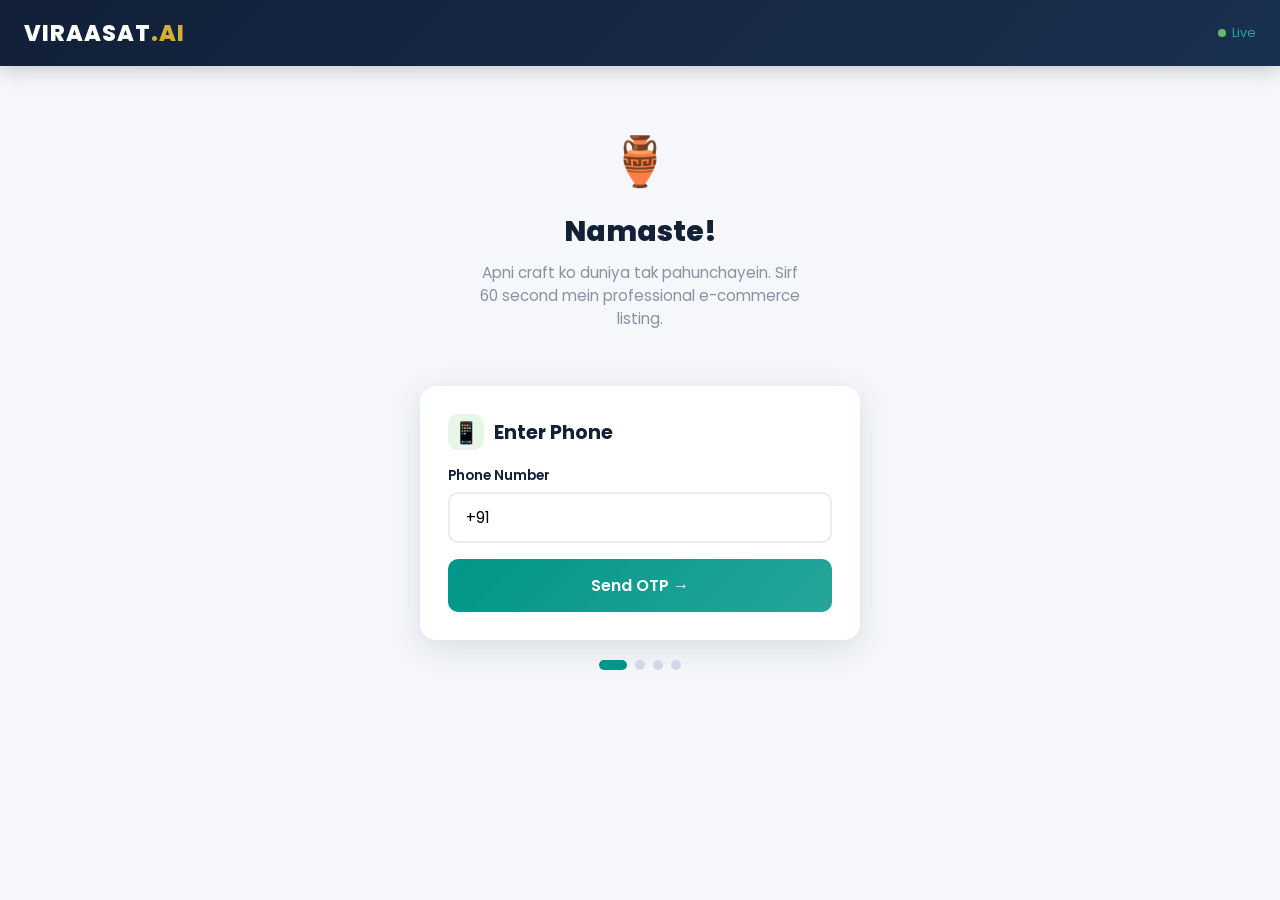
==== static/index.html @ 5f061a63 "Viraasat.ai - AI-powered marketplace for Indian artisans" ====
<!DOCTYPE html>
<html lang="en">
<head>
    <meta charset="UTF-8">
    <meta name="viewport" content="width=device-width, initial-scale=1.0, maximum-scale=1.0">
    <title>Viraasat.ai — One-Tap Digital Agency</title>
    <link rel="preconnect" href="https://fonts.googleapis.com">
    <link href="https://fonts.googleapis.com/css2?family=Poppins:wght@300;400;500;600;700;800&display=swap" rel="stylesheet">
    <style>
        :root {
            --navy: #122038;
            --navy-light: #1a3050;
            --teal: #009688;
            --teal-light: #26a69a;
            --gold: #D4AF37;
            --gold-light: #e8c84a;
            --white: #ffffff;
            --light: #f5f7fa;
            --gray: #8892a4;
            --red: #ef5350;
            --green: #66bb6a;
            --shadow: 0 8px 32px rgba(18, 32, 56, 0.12);
            --shadow-lg: 0 16px 48px rgba(18, 32, 56, 0.18);
            --radius: 16px;
            --radius-sm: 10px;
        }

        * { margin: 0; padding: 0; box-sizing: border-box; }

        body {
            font-family: 'Poppins', sans-serif;
            background: var(--light);
            color: var(--navy);
            min-height: 100vh;
            overflow-x: hidden;
        }

        /* ── Top Nav ── */
        .topnav {
            background: linear-gradient(135deg, var(--navy) 0%, var(--navy-light) 100%);
            padding: 16px 24px;
            display: flex;
            align-items: center;
            justify-content: space-between;
            position: sticky;
            top: 0;
            z-index: 100;
            box-shadow: 0 4px 20px rgba(0,0,0,0.2);
        }
        .topnav .logo {
            font-size: 1.4em;
            font-weight: 800;
            color: var(--white);
            letter-spacing: 1px;
        }
        .topnav .logo span { color: var(--gold); }
        .topnav .status {
            font-size: 0.8em;
            color: var(--teal-light);
            display: flex;
            align-items: center;
            gap: 6px;
        }
        .topnav .status .dot {
            width: 8px; height: 8px;
            background: var(--green);
            border-radius: 50%;
            animation: pulse 2s infinite;
        }
        @keyframes pulse { 0%, 100% { opacity: 1; } 50% { opacity: 0.4; } }

        /* ── Screens ── */
        .screen {
            display: none;
            max-width: 480px;
            margin: 0 auto;
            padding: 20px;
            animation: fadeIn 0.4s ease;
        }
        .screen.active { display: block; }
        @keyframes fadeIn { from { opacity: 0; transform: translateY(20px); } to { opacity: 1; transform: translateY(0); } }

        /* ── Cards ── */
        .card {
            background: var(--white);
            border-radius: var(--radius);
            padding: 28px;
            margin: 16px 0;
            box-shadow: var(--shadow);
        }
        .card h2 {
            font-size: 1.2em;
            margin-bottom: 16px;
            display: flex;
            align-items: center;
            gap: 10px;
        }
        .card h2 .icon {
            width: 36px; height: 36px;
            border-radius: 10px;
            display: flex;
            align-items: center;
            justify-content: center;
            font-size: 1.1em;
            flex-shrink: 0;
        }

        /* ── Inputs ── */
        .form-group {
            margin-bottom: 16px;
        }
        .form-group label {
            display: block;
            font-size: 0.85em;
            font-weight: 600;
            color: var(--navy);
            margin-bottom: 6px;
        }
        .form-group small {
            color: var(--gray);
            font-size: 0.75em;
        }
        .voice-input-wrap {
            position: relative;
        }
        .voice-input-wrap textarea {
            padding-right: 56px;
        }
        .btn-mic {
            position: absolute;
            right: 8px;
            top: 8px;
            width: 40px;
            height: 40px;
            border-radius: 50%;
            border: none;
            background: var(--navy);
            color: #fff;
            font-size: 1.2em;
            cursor: pointer;
            display: flex;
            align-items: center;
            justify-content: center;
            transition: all 0.2s;
        }
        .btn-mic:hover { background: var(--teal); }
        .btn-mic.recording {
            background: #e53935;
            animation: mic-pulse 1s ease-in-out infinite;
        }
        @keyframes mic-pulse {
            0%, 100% { transform: scale(1); box-shadow: 0 0 0 0 rgba(229,57,53,0.4); }
            50% { transform: scale(1.1); box-shadow: 0 0 0 10px rgba(229,57,53,0); }
        }
        .voice-lang-row {
            display: flex;
            gap: 6px;
            margin-top: 6px;
        }
        .voice-lang-row button {
            padding: 4px 10px;
            border: 1.5px solid #e8ecf2;
            border-radius: 16px;
            background: #fff;
            font-size: 0.72em;
            cursor: pointer;
            transition: all 0.2s;
        }
        .voice-lang-row button.active {
            border-color: var(--teal);
            background: var(--teal);
            color: #fff;
        }
        input[type="text"], input[type="tel"], select, textarea {
            width: 100%;
            padding: 12px 16px;
            border: 2px solid #e8ecf2;
            border-radius: var(--radius-sm);
            font-family: 'Poppins', sans-serif;
            font-size: 0.95em;
            transition: border 0.2s;
            outline: none;
        }
        input:focus, select:focus, textarea:focus {
            border-color: var(--teal);
        }
        textarea { resize: vertical; min-height: 80px; }

        /* ── Craft Type Chips ── */
        .chips {
            display: flex;
            flex-wrap: wrap;
            gap: 8px;
        }
        .chip {
            padding: 8px 16px;
            border-radius: 20px;
            border: 2px solid #e8ecf2;
            background: var(--white);
            cursor: pointer;
            font-size: 0.85em;
            font-weight: 500;
            transition: all 0.2s;
            user-select: none;
        }
        .chip:hover { border-color: var(--teal); }
        .chip.selected {
            background: var(--teal);
            color: var(--white);
            border-color: var(--teal);
        }

        /* ── Buttons ── */
        .btn {
            display: inline-flex;
            align-items: center;
            justify-content: center;
            gap: 8px;
            padding: 14px 28px;
            border-radius: var(--radius-sm);
            border: none;
            font-family: 'Poppins', sans-serif;
            font-size: 1em;
            font-weight: 600;
            cursor: pointer;
            transition: all 0.2s;
            width: 100%;
        }
        .btn:hover { transform: translateY(-2px); box-shadow: var(--shadow); }
        .btn:active { transform: translateY(0); }
        .btn:disabled { opacity: 0.5; cursor: not-allowed; transform: none; }

        .btn-primary {
            background: linear-gradient(135deg, var(--teal), var(--teal-light));
            color: var(--white);
        }
        .btn-gold {
            background: linear-gradient(135deg, var(--gold), var(--gold-light));
            color: var(--navy);
        }
        .btn-navy {
            background: linear-gradient(135deg, var(--navy), var(--navy-light));
            color: var(--white);
        }
        .btn-outline {
            background: transparent;
            border: 2px solid var(--teal);
            color: var(--teal);
        }
        .btn-whatsapp {
            background: #25D366;
            color: white;
        }
        .btn-instagram {
            background: linear-gradient(45deg, #f09433, #e6683c, #dc2743, #cc2366, #bc1888);
            color: white;
        }
        .btn-sm {
            padding: 10px 20px;
            font-size: 0.85em;
            width: auto;
        }

        /* ── Photo Upload ── */
        .photo-upload {
            border: 3px dashed #d0d8e8;
            border-radius: var(--radius);
            padding: 32px;
            text-align: center;
            cursor: pointer;
            transition: all 0.3s;
            background: #fafbfc;
        }
        .photo-upload:hover {
            border-color: var(--teal);
            background: #f0faf8;
        }
        .photo-upload .icon { font-size: 2.5em; margin-bottom: 8px; }
        .photo-upload p { color: var(--gray); font-size: 0.9em; }
        .photo-upload input { display: none; }

        .photo-preview {
            display: flex;
            flex-wrap: wrap;
            gap: 10px;
            margin-top: 12px;
        }
        .photo-preview img {
            width: 80px; height: 80px;
            object-fit: cover;
            border-radius: 10px;
            border: 2px solid #e8ecf2;
        }

        /* ── Progress Bar ── */
        .progress-bar {
            height: 6px;
            background: #e8ecf2;
            border-radius: 3px;
            overflow: hidden;
            margin: 12px 0;
        }
        .progress-bar .fill {
            height: 100%;
            background: linear-gradient(90deg, var(--teal), var(--gold));
            border-radius: 3px;
            transition: width 0.5s ease;
        }

        /* ── Step Indicator ── */
        .steps {
            display: flex;
            justify-content: center;
            gap: 8px;
            margin: 20px 0;
        }
        .step-dot {
            width: 10px; height: 10px;
            border-radius: 50%;
            background: #d0d8e8;
            transition: all 0.3s;
        }
        .step-dot.active { background: var(--teal); width: 28px; border-radius: 5px; }
        .step-dot.done { background: var(--gold); }

        /* ── Loading Overlay ── */
        .loading-overlay {
            display: none;
            position: fixed;
            inset: 0;
            background: rgba(18, 32, 56, 0.85);
            z-index: 200;
            justify-content: center;
            align-items: center;
            flex-direction: column;
            gap: 20px;
        }
        .loading-overlay.active { display: flex; }
        .spinner {
            width: 60px; height: 60px;
            border: 4px solid rgba(255,255,255,0.2);
            border-top: 4px solid var(--gold);
            border-radius: 50%;
            animation: spin 1s linear infinite;
        }
        @keyframes spin { to { transform: rotate(360deg); } }
        .loading-overlay .text {
            color: var(--white);
            font-size: 1.1em;
            font-weight: 500;
            text-align: center;
            max-width: 280px;
        }
        .loading-overlay .subtext {
            color: rgba(255,255,255,0.6);
            font-size: 0.85em;
            text-align: center;
        }

        /* ── Result Cards ── */
        .result-grid {
            display: grid;
            grid-template-columns: 1fr 1fr;
            gap: 12px;
        }
        .result-grid > div { position: relative; }
        .result-grid img {
            width: 100%;
            border-radius: 12px;
            box-shadow: var(--shadow);
            cursor: pointer;
            transition: transform 0.2s;
            display: block;
        }
        .result-grid img:hover { transform: scale(1.03); }
        .result-grid .span-2 { grid-column: span 2; }

        /* ── Info Rows ── */
        .info-row {
            display: flex;
            align-items: center;
            gap: 12px;
            padding: 12px 0;
            border-bottom: 1px solid #f0f2f5;
        }
        .info-row:last-child { border: none; }
        .info-row .label { color: var(--gray); font-size: 0.85em; min-width: 100px; }
        .info-row .value { font-weight: 500; }

        /* ── Price Card ── */
        .price-card {
            background: linear-gradient(135deg, #f0faf8, #e8f5e9);
            border: 2px solid var(--teal);
            border-radius: var(--radius);
            padding: 20px;
            text-align: center;
        }
        .price-card .price { font-size: 2em; font-weight: 800; color: var(--teal); }
        .price-card .range { color: var(--gray); font-size: 0.85em; margin-top: 4px; }

        /* ── Badge ── */
        .badge {
            display: inline-flex;
            align-items: center;
            gap: 4px;
            padding: 4px 12px;
            border-radius: 20px;
            font-size: 0.75em;
            font-weight: 600;
        }
        .badge-gold { background: var(--gold); color: var(--navy); }
        .badge-teal { background: var(--teal); color: var(--white); }
        .badge-navy { background: var(--navy); color: var(--white); }

        /* ── Toast ── */
        .toast {
            position: fixed;
            bottom: 30px;
            left: 50%;
            transform: translateX(-50%) translateY(100px);
            background: var(--navy);
            color: var(--white);
            padding: 12px 24px;
            border-radius: 10px;
            font-size: 0.9em;
            box-shadow: var(--shadow-lg);
            transition: transform 0.3s ease;
            z-index: 300;
        }
        .toast.show { transform: translateX(-50%) translateY(0); }

        /* ── Share buttons row ── */
        .share-row {
            display: flex;
            gap: 10px;
            flex-wrap: wrap;
        }
        .share-row .btn { flex: 1; min-width: 140px; }

        /* ── Monogram display ── */
        .monogram-display {
            width: 100px; height: 100px;
            border-radius: 50%;
            margin: 0 auto 16px;
            display: block;
            box-shadow: var(--shadow);
        }

        /* ── Hero banner ── */
        .hero-banner {
            text-align: center;
            padding: 40px 20px;
        }
        .hero-banner h1 {
            font-size: 1.8em;
            font-weight: 800;
            margin-bottom: 8px;
        }
        .hero-banner p {
            color: var(--gray);
            font-size: 0.95em;
            max-width: 320px;
            margin: 0 auto;
        }

        /* ── Feature points on results ── */
        .feature-pill {
            display: inline-block;
            background: #f0faf8;
            color: var(--teal);
            padding: 4px 12px;
            border-radius: 20px;
            font-size: 0.78em;
            margin: 3px;
            font-weight: 500;
        }

        /* ── Lightbox ── */
        .lightbox {
            display: none;
            position: fixed;
            inset: 0;
            background: rgba(0, 0, 0, 0.92);
            z-index: 500;
            flex-direction: column;
            align-items: center;
            justify-content: center;
        }
        .lightbox.active { display: flex; }
        .lightbox-close {
            position: absolute;
            top: 16px;
            right: 20px;
            width: 44px; height: 44px;
            border-radius: 50%;
            background: rgba(255,255,255,0.15);
            border: none;
            color: white;
            font-size: 1.5em;
            cursor: pointer;
            display: flex;
            align-items: center;
            justify-content: center;
            transition: background 0.2s;
            z-index: 510;
        }
        .lightbox-close:hover { background: rgba(255,255,255,0.3); }
        .lightbox-img-wrap {
            position: relative;
            max-width: 90vw;
            max-height: 78vh;
            display: flex;
            align-items: center;
            justify-content: center;
        }
        .lightbox-img-wrap img {
            max-width: 90vw;
            max-height: 78vh;
            object-fit: contain;
            border-radius: 12px;
            box-shadow: 0 12px 60px rgba(0,0,0,0.5);
            animation: lbFadeIn 0.25s ease;
        }
        @keyframes lbFadeIn { from { opacity: 0; transform: scale(0.92); } to { opacity: 1; transform: scale(1); } }
        .lightbox-label {
            color: white;
            font-weight: 600;
            font-size: 1.05em;
            margin-top: 16px;
            text-align: center;
            text-transform: capitalize;
        }
        .lightbox-counter {
            color: rgba(255,255,255,0.5);
            font-size: 0.8em;
            margin-top: 4px;
        }
        .lightbox-nav {
            position: absolute;
            top: 50%;
            transform: translateY(-50%);
            width: 48px; height: 48px;
            border-radius: 50%;
            background: rgba(255,255,255,0.12);
            border: none;
            color: white;
            font-size: 1.4em;
            cursor: pointer;
            display: flex;
            align-items: center;
            justify-content: center;
            transition: background 0.2s;
            z-index: 510;
        }
        .lightbox-nav:hover { background: rgba(255,255,255,0.25); }
        .lightbox-nav.prev { left: 12px; }
        .lightbox-nav.next { right: 12px; }
        .lightbox-thumbs {
            display: flex;
            gap: 10px;
            margin-top: 18px;
            overflow-x: auto;
            max-width: 90vw;
            padding: 4px 0;
        }
        .lightbox-thumbs img {
            width: 56px; height: 56px;
            object-fit: cover;
            border-radius: 8px;
            cursor: pointer;
            opacity: 0.5;
            border: 2px solid transparent;
            transition: all 0.2s;
            flex-shrink: 0;
        }
        .lightbox-thumbs img:hover { opacity: 0.8; }
        .lightbox-thumbs img.active {
            opacity: 1;
            border-color: var(--gold);
        }
    </style>
</head>
<body>

<!-- Top Nav -->
<div class="topnav">
    <div class="logo">VIRAASAT<span>.AI</span></div>
    <div class="status"><div class="dot"></div> Live</div>
</div>

<!-- ════════════════════════════════════════════════════ -->
<!-- SCREEN 1: Welcome / Phone -->
<!-- ════════════════════════════════════════════════════ -->
<div class="screen active" id="screen-welcome">
    <div class="hero-banner">
        <div style="font-size:3em; margin-bottom:12px;">🏺</div>
        <h1>Namaste!</h1>
        <p>Apni craft ko duniya tak pahunchayein. Sirf 60 second mein professional e-commerce listing.</p>
    </div>

    <div class="card">
        <h2><span class="icon" style="background:#e8f5e9;">📱</span> Enter Phone</h2>
        <div class="form-group">
            <label>Phone Number</label>
            <input type="tel" id="inp-phone" placeholder="+91 98765 43210" value="+91">
        </div>
        <button class="btn btn-primary" onclick="doRegister()">Send OTP →</button>
    </div>

    <div class="steps">
        <div class="step-dot active"></div>
        <div class="step-dot"></div>
        <div class="step-dot"></div>
        <div class="step-dot"></div>
    </div>
</div>

<!-- ════════════════════════════════════════════════════ -->
<!-- SCREEN 2: OTP -->
<!-- ════════════════════════════════════════════════════ -->
<div class="screen" id="screen-otp">
    <div class="card">
        <h2><span class="icon" style="background:#fff3e0;">🔐</span> Verify OTP</h2>
        <p style="color:var(--gray); margin-bottom:16px; font-size:0.9em;">OTP sent to <strong id="otp-phone"></strong></p>
        <div class="form-group">
            <label>Enter OTP</label>
            <input type="text" id="inp-otp" placeholder="123456" maxlength="6">
            <small>For demo, enter any 6 digits</small>
        </div>
        <button class="btn btn-primary" onclick="doVerify()">Verify →</button>
    </div>

    <div class="steps">
        <div class="step-dot done"></div>
        <div class="step-dot active"></div>
        <div class="step-dot"></div>
        <div class="step-dot"></div>
    </div>
</div>

<!-- ════════════════════════════════════════════════════ -->
<!-- SCREEN 3: Profile Setup -->
<!-- ════════════════════════════════════════════════════ -->
<div class="screen" id="screen-profile">
    <div class="card">
        <h2><span class="icon" style="background:#e3f2fd;">👤</span> Your Profile</h2>

        <div class="form-group">
            <label>Name / नाम</label>
            <input type="text" id="inp-name" placeholder="Ramesh Kumar">
        </div>

        <div class="form-group">
            <label>District / जिला</label>
            <input type="text" id="inp-district" placeholder="Bhagalpur">
        </div>

        <div class="form-group">
            <label>State / राज्य</label>
            <select id="inp-state">
                <option value="">Select state</option>
                <option>Andhra Pradesh</option><option>Bihar</option>
                <option>Gujarat</option><option>Jammu & Kashmir</option>
                <option>Karnataka</option><option>Kerala</option>
                <option>Madhya Pradesh</option><option>Maharashtra</option>
                <option>Odisha</option><option>Rajasthan</option>
                <option>Tamil Nadu</option><option>Telangana</option>
                <option>Uttar Pradesh</option><option>West Bengal</option>
                <option>Other</option>
            </select>
        </div>

        <div class="form-group">
            <label>Craft Type / शिल्प</label>
            <div class="chips" id="craft-chips">
                <div class="chip" data-val="textiles" onclick="toggleChip(this)">🧵 Textiles</div>
                <div class="chip" data-val="pottery" onclick="toggleChip(this)">🏺 Pottery</div>
                <div class="chip" data-val="jewelry" onclick="toggleChip(this)">💍 Jewelry</div>
                <div class="chip" data-val="woodwork" onclick="toggleChip(this)">🪵 Woodwork</div>
                <div class="chip" data-val="metalwork" onclick="toggleChip(this)">⚒️ Metalwork</div>
                <div class="chip" data-val="leather" onclick="toggleChip(this)">👜 Leather</div>
                <div class="chip" data-val="paintings" onclick="toggleChip(this)">🎨 Paintings</div>
                <div class="chip" data-val="generic" onclick="toggleChip(this)">✦ Other</div>
            </div>
        </div>

        <div class="form-group">
            <label>UPI ID (optional)</label>
            <input type="text" id="inp-upi" placeholder="9876543210@upi">
        </div>

        <button class="btn btn-gold" onclick="doCreateProfile()">Create Profile ✨</button>
    </div>

    <div class="steps">
        <div class="step-dot done"></div>
        <div class="step-dot done"></div>
        <div class="step-dot active"></div>
        <div class="step-dot"></div>
    </div>
</div>

<!-- ════════════════════════════════════════════════════ -->
<!-- SCREEN 4: Dashboard (Profile + Upload) -->
<!-- ════════════════════════════════════════════════════ -->
<div class="screen" id="screen-dashboard">
    <!-- Profile Card -->
    <div class="card" style="text-align: center;">
        <img id="dash-monogram" class="monogram-display" src="" alt="Monogram">
        <h2 style="justify-content: center;" id="dash-name">Artisan Name</h2>
        <p style="color:var(--gray); font-size:0.9em;" id="dash-location">📍 Location</p>
        <div style="margin: 8px 0;">
            <span class="badge badge-gold" id="dash-badge">🥉 New Artisan</span>
        </div>
        <div class="progress-bar">
            <div class="fill" id="dash-progress" style="width: 0%"></div>
        </div>
        <p style="font-size:0.8em; color:var(--gray);">Profile: <span id="dash-percent">0</span>% complete</p>
    </div>

    <!-- Upload Card -->
    <div class="card">
        <h2><span class="icon" style="background:#fce4ec;">📸</span> Upload Product</h2>

        <div class="photo-upload" onclick="document.getElementById('inp-photos').click()">
            <div class="icon">📷</div>
            <p><strong>Tap to add photos</strong></p>
            <p>1-5 photos (Front / Side / Close-up)</p>
            <input type="file" id="inp-photos" accept="image/*" multiple onchange="previewPhotos(this)">
        </div>
        <div class="photo-preview" id="photo-preview"></div>

        <div class="form-group" style="margin-top: 16px;">
            <label>Describe your product / उत्पाद का विवरण</label>
            <div class="voice-input-wrap">
                <textarea id="inp-voice" placeholder="Tap 🎙️ and speak, or type here..."></textarea>
                <button class="btn-mic" id="btn-mic" onclick="toggleVoice()" title="Hold to speak">🎙️</button>
            </div>
            <div class="voice-lang-row">
                <button class="active" data-lang="hi-IN" onclick="setVoiceLang(this)">हिन्दी</button>
                <button data-lang="en-IN" onclick="setVoiceLang(this)">English</button>
                <button data-lang="bn-IN" onclick="setVoiceLang(this)">বাংলা</button>
                <button data-lang="ta-IN" onclick="setVoiceLang(this)">தமிழ்</button>
            </div>
            <small>Tap 🎙️ to speak or type — Hindi, English, or mix!</small>
        </div>

        <div class="form-group">
            <label>Product Type (optional)</label>
            <input type="text" id="inp-prodtype" placeholder="e.g. Tussar Silk Shawl">
        </div>

        <div class="form-group">
            <label>Number of Cards</label>
            <div class="voice-lang-row" id="card-count-row">
                <button data-count="3" class="active" onclick="setCardCount(this)">3 — Quick</button>
                <button data-count="4" onclick="setCardCount(this)">4 — Standard</button>
                <button data-count="5" onclick="setCardCount(this)">5 — Full</button>
            </div>
            <small>3 = Hero + Features + Detail · 4 adds Lifestyle · 5 adds Heritage</small>
        </div>

        <button class="btn btn-primary" onclick="doGenerate()" id="btn-generate">
            🚀 Generate E-Commerce Listing
        </button>
    </div>

    <!-- Past Products -->
    <div class="card" id="past-products" style="display:none;">
        <h2><span class="icon" style="background:#e8eaf6;">📦</span> Your Products</h2>
        <div id="past-products-list"></div>
    </div>
</div>

<!-- ════════════════════════════════════════════════════ -->
<!-- SCREEN 5: Results -->
<!-- ════════════════════════════════════════════════════ -->
<div class="screen" id="screen-results">
    <div class="card" style="text-align:center;">
        <div style="font-size:2em; margin-bottom:8px;">🎉</div>
        <h2 style="justify-content:center;">Listing Ready!</h2>
        <p style="color:var(--gray); font-size:0.9em;">Professional e-commerce cards generated</p>
    </div>

    <!-- Generated Images -->
    <div class="card">
        <h2><span class="icon" style="background:#e8f5e9;">🖼️</span> Product Cards</h2>
        <div class="result-grid" id="result-images"></div>
    </div>

    <!-- Price Advice -->
    <div class="card" id="result-price-card">
        <h2><span class="icon" style="background:#e0f2f1;">💰</span> Price Advisor</h2>
        <div class="price-card">
            <div class="price" id="result-price">₹0</div>
            <div class="range" id="result-price-range">Market range: ₹0 — ₹0</div>
        </div>
    </div>

    <!-- Product Details -->
    <div class="card" id="result-details-card">
        <h2><span class="icon" style="background:#fff3e0;">📋</span> Product Details</h2>
        <div id="result-details"></div>
    </div>

    <!-- Heritage -->
    <div class="card" id="result-heritage-card">
        <h2><span class="icon" style="background:#fce4ec;">🏺</span> Heritage Story</h2>
        <p id="result-heritage"></p>
    </div>

    <!-- Keywords -->
    <div class="card" id="result-keywords-card">
        <h2><span class="icon" style="background:#e3f2fd;">🔍</span> SEO Keywords</h2>
        <div id="result-keywords"></div>
    </div>

    <!-- Sharing -->
    <div class="card">
        <h2><span class="icon" style="background:#e8f5e9;">📤</span> Share</h2>
        <div class="share-row">
            <button class="btn btn-whatsapp btn-sm" onclick="doShare('whatsapp')">💬 WhatsApp</button>
            <button class="btn btn-instagram btn-sm" onclick="doShare('instagram')">📸 Instagram</button>
        </div>
        <div style="margin-top: 10px; display: flex; gap: 10px; flex-wrap: wrap;">
            <button class="btn btn-outline btn-sm" onclick="doShare('landing')">🌐 Landing Page</button>
            <button class="btn btn-outline btn-sm" onclick="doShare('download')">📥 Download Kit</button>
            <button class="btn btn-outline btn-sm" onclick="doShare('brand-card')">🪪 Brand Card</button>
        </div>
    </div>

    <!-- Processing Info -->
    <div class="card" style="text-align:center;">
        <p style="font-size:0.8em; color:var(--gray);">
            ⏱️ Generated in <strong id="result-time">0</strong>s &nbsp;|&nbsp;
            🔒 Provenance: <code id="result-hash" style="font-size:0.75em;"></code>
        </p>
    </div>

    <button class="btn btn-navy" onclick="goToDashboard()" style="margin-top:8px;">
        ← Upload Another Product
    </button>
</div>

<!-- ════════════════════════════════════════════════════ -->
<!-- Loading Overlay -->
<!-- ════════════════════════════════════════════════════ -->
<div class="loading-overlay" id="loading">
    <div class="spinner"></div>
    <div class="text" id="loading-text">Processing...</div>
    <div class="subtext" id="loading-sub"></div>
</div>

<!-- Lightbox -->
<div class="lightbox" id="lightbox">
    <button class="lightbox-close" onclick="closeLightbox()">✕</button>
    <button class="lightbox-nav prev" onclick="navLightbox(-1)">‹</button>
    <button class="lightbox-nav next" onclick="navLightbox(1)">›</button>
    <div class="lightbox-img-wrap">
        <img id="lightbox-img" src="" alt="">
    </div>
    <div class="lightbox-label" id="lightbox-label"></div>
    <div class="lightbox-counter" id="lightbox-counter"></div>
    <div class="lightbox-thumbs" id="lightbox-thumbs"></div>
</div>

<!-- Toast -->
<div class="toast" id="toast"></div>

<script>
// ═══════════════════════════════════════════════════════
// STATE
// ═══════════════════════════════════════════════════════
const API = '';  // Same origin
let state = {
    phone: '',
    artisanId: '',
    profile: null,
    currentProductId: '',
    currentParsedData: null,
};

// ═══════════════════════════════════════════════════════
// NAVIGATION
// ═══════════════════════════════════════════════════════
function showScreen(id) {
    document.querySelectorAll('.screen').forEach(s => s.classList.remove('active'));
    document.getElementById(id).classList.add('active');
    window.scrollTo(0, 0);
}

function showLoading(text, sub) {
    document.getElementById('loading-text').textContent = text;
    document.getElementById('loading-sub').textContent = sub || '';
    document.getElementById('loading').classList.add('active');
}

function hideLoading() {
    document.getElementById('loading').classList.remove('active');
}

function showToast(msg) {
    const t = document.getElementById('toast');
    t.textContent = msg;
    t.classList.add('show');
    setTimeout(() => t.classList.remove('show'), 3000);
}

// ═══════════════════════════════════════════════════════
// API HELPERS
// ═══════════════════════════════════════════════════════
async function apiPost(path, body) {
    const res = await fetch(API + path, {
        method: 'POST',
        headers: { 'Content-Type': 'application/json' },
        body: JSON.stringify(body),
    });
    if (!res.ok) {
        const err = await res.json().catch(() => ({}));
        throw new Error(err.detail || `HTTP ${res.status}`);
    }
    return res.json();
}

async function apiGet(path) {
    const res = await fetch(API + path);
    if (!res.ok) {
        const err = await res.json().catch(() => ({}));
        throw new Error(err.detail || `HTTP ${res.status}`);
    }
    return res.json();
}

// ═══════════════════════════════════════════════════════
// SCREEN 1: Register
// ═══════════════════════════════════════════════════════
async function doRegister() {
    const phone = document.getElementById('inp-phone').value.replace(/\s/g, '');
    if (phone.length < 10) return showToast('Enter a valid phone number');

    try {
        showLoading('Sending OTP...', 'Firebase SMS');
        const data = await apiPost('/auth/register', { phone });

        state.phone = phone;
        document.getElementById('otp-phone').textContent = phone;
        hideLoading();
        showScreen('screen-otp');
        showToast(data.message);
    } catch (e) {
        hideLoading();
        showToast('Error: ' + e.message);
    }
}

// ═══════════════════════════════════════════════════════
// SCREEN 2: Verify OTP
// ═══════════════════════════════════════════════════════
async function doVerify() {
    const otp = document.getElementById('inp-otp').value;
    if (otp.length < 4) return showToast('Enter OTP');

    try {
        showLoading('Verifying...', '');
        const data = await apiPost('/auth/verify', { phone: state.phone, otp });
        hideLoading();

        if (data.status === 'existing_user') {
            // Returning user — go to dashboard
            state.artisanId = data.profile.id;
            state.profile = data.profile;
            showDashboard();
            showToast('Welcome back! 🎉');
        } else {
            // New user — go to profile setup
            showScreen('screen-profile');
        }
    } catch (e) {
        hideLoading();
        showToast('Error: ' + e.message);
    }
}

// ═══════════════════════════════════════════════════════
// SCREEN 3: Create Profile
// ═══════════════════════════════════════════════════════
function toggleChip(el) {
    el.classList.toggle('selected');
}

async function doCreateProfile() {
    const name = document.getElementById('inp-name').value.trim();
    const district = document.getElementById('inp-district').value.trim();
    const stateVal = document.getElementById('inp-state').value;
    const upi = document.getElementById('inp-upi').value.trim();

    const crafts = [...document.querySelectorAll('.chip.selected')].map(c => c.dataset.val);

    if (!name) return showToast('Please enter your name');
    if (!district) return showToast('Please enter your district');
    if (!stateVal) return showToast('Please select state');
    if (crafts.length === 0) return showToast('Select at least one craft');

    try {
        showLoading('Creating your profile...', 'Generating monogram & brand');
        const profile = await apiPost('/auth/profile', {
            phone: state.phone,
            name, district,
            state: stateVal,
            craft_types: crafts,
            preferred_language: 'hi',
            upi_id: upi || null,
        });

        state.artisanId = profile.id;
        state.profile = profile;
        hideLoading();
        showDashboard();
        showToast('Profile created! 🎉');
    } catch (e) {
        hideLoading();
        showToast('Error: ' + e.message);
    }
}

// ═══════════════════════════════════════════════════════
// SCREEN 4: Dashboard
// ═══════════════════════════════════════════════════════
async function showDashboard() {
    showScreen('screen-dashboard');

    const p = state.profile;
    document.getElementById('dash-name').textContent = p.name;
    document.getElementById('dash-location').textContent = `📍 ${p.district}, ${p.state}`;

    const badges = { new: '🥉 New Artisan', active: '🥈 Active Artisan', master: '🥇 Master Artisan', heritage: '💎 Heritage Master' };
    document.getElementById('dash-badge').textContent = badges[p.badge_level] || '🥉 New';

    // Monogram
    document.getElementById('dash-monogram').src = API + `/auth/profile/${state.artisanId}/monogram`;

    // Completion
    try {
        const comp = await apiGet(`/auth/profile/${state.artisanId}/completion`);
        document.getElementById('dash-progress').style.width = comp.percentage + '%';
        document.getElementById('dash-percent').textContent = comp.percentage;
    } catch (e) {}

    // Past products
    try {
        const prods = await apiGet(`/products/artisan/${state.artisanId}`);
        if (prods.count > 0) {
            document.getElementById('past-products').style.display = 'block';
            document.getElementById('past-products-list').innerHTML = prods.products.map(p =>
                `<div class="info-row">
                    <span class="label">${p.product_type || 'Product'}</span>
                    <span class="value"><button class="btn btn-sm btn-outline" onclick="viewProduct('${p.id}')">View →</button></span>
                </div>`
            ).join('');
        }
    } catch (e) {}
}

function goToDashboard() {
    // Refresh profile
    apiGet(`/auth/profile/${state.artisanId}`).then(p => {
        state.profile = p;
        showDashboard();
    }).catch(() => showDashboard());
}

// ═══════════════════════════════════════════════════════
// Photo Preview
// ═══════════════════════════════════════════════════════
function previewPhotos(input) {
    const preview = document.getElementById('photo-preview');
    preview.innerHTML = '';
    for (const file of input.files) {
        const img = document.createElement('img');
        img.src = URL.createObjectURL(file);
        preview.appendChild(img);
    }
}

// ═══════════════════════════════════════════════════════
// VOICE INPUT — Web Speech API
// ═══════════════════════════════════════════════════════
let voiceLang = 'hi-IN';
let recognition = null;
let isRecording = false;

function setVoiceLang(btn) {
    document.querySelectorAll('.voice-lang-row button').forEach(b => b.classList.remove('active'));
    btn.classList.add('active');
    voiceLang = btn.dataset.lang;
}

function toggleVoice() {
    if (isRecording) {
        stopVoice();
    } else {
        startVoice();
    }
}

function startVoice() {
    const SpeechRecognition = window.SpeechRecognition || window.webkitSpeechRecognition;
    if (!SpeechRecognition) {
        alert('Speech recognition not supported in this browser. Please use Chrome.');
        return;
    }
    recognition = new SpeechRecognition();
    recognition.lang = voiceLang;
    recognition.continuous = true;
    recognition.interimResults = true;

    const textarea = document.getElementById('inp-voice');
    const existingText = textarea.value;
    const btn = document.getElementById('btn-mic');
    let finalTranscript = '';

    recognition.onstart = () => {
        isRecording = true;
        btn.classList.add('recording');
        btn.innerHTML = '⏹';
    };

    recognition.onresult = (event) => {
        let interim = '';
        for (let i = event.resultIndex; i < event.results.length; i++) {
            if (event.results[i].isFinal) {
                finalTranscript += event.results[i][0].transcript + ' ';
            } else {
                interim += event.results[i][0].transcript;
            }
        }
        textarea.value = (existingText ? existingText + ' ' : '') + finalTranscript + interim;
    };

    recognition.onerror = (event) => {
        console.warn('Speech error:', event.error);
        stopVoice();
    };

    recognition.onend = () => {
        // Finalize text
        if (finalTranscript) {
            textarea.value = (existingText ? existingText + ' ' : '') + finalTranscript.trim();
        }
        stopVoice();
    };

    recognition.start();
}

function stopVoice() {
    if (recognition) { try { recognition.stop(); } catch(e) {} }
    isRecording = false;
    const btn = document.getElementById('btn-mic');
    btn.classList.remove('recording');
    btn.innerHTML = '🎙️';
}

// ═══════════════════════════════════════════════════════
// GENERATE — The Big Pipeline
// ═══════════════════════════════════════════════════════
function setCardCount(btn) {
    document.querySelectorAll('#card-count-row button').forEach(b => b.classList.remove('active'));
    btn.classList.add('active');
}

async function doGenerate() {
    const files = document.getElementById('inp-photos').files;
    const voice = document.getElementById('inp-voice').value;
    const prodtype = document.getElementById('inp-prodtype').value;
    const numCards = document.querySelector('#card-count-row button.active')?.dataset.count || '5';

    if (!files.length) return showToast('Please add at least one photo');

    const formData = new FormData();
    formData.append('artisan_id', state.artisanId);
    formData.append('voice_description', voice);
    formData.append('product_type', prodtype);
    formData.append('preferred_language', 'hi');
    formData.append('num_cards', numCards);
    for (const f of files) {
        formData.append('photos', f);
    }

    try {
        showLoading(
            '🏺 Generating your listing...',
            'AI is analyzing your product, creating images, writing descriptions...'
        );

        // Animate loading messages
        const msgs = [
            ['📸 Analyzing your photos...', 'Detecting product details'],
            ['🎨 Creating studio shots...', 'Inpainting backgrounds'],
            ['✍️ Writing descriptions...', 'Hindi + English + Hashtags'],
            ['💰 Researching prices...', 'Finding fair market value'],
            ['🏺 Adding heritage story...', 'Connecting to craft tradition'],
            ['🖼️ Applying text overlays...', 'Crisp typography with Pillow'],
            ['🔒 Generating QR code...', 'Provenance verification hash'],
            ['✨ Almost done...', 'Finalizing your cards'],
        ];
        let msgIdx = 0;
        const msgInterval = setInterval(() => {
            msgIdx = (msgIdx + 1) % msgs.length;
            document.getElementById('loading-text').textContent = msgs[msgIdx][0];
            document.getElementById('loading-sub').textContent = msgs[msgIdx][1];
        }, 3000);

        const res = await fetch(API + '/products/generate', {
            method: 'POST',
            body: formData,
        });

        clearInterval(msgInterval);

        if (!res.ok) {
            const err = await res.json().catch(() => ({}));
            throw new Error(err.detail || `HTTP ${res.status}`);
        }

        const result = await res.json();
        hideLoading();
        showResults(result);

    } catch (e) {
        hideLoading();
        showToast('Error: ' + e.message);
    }
}

// ═══════════════════════════════════════════════════════
// SCREEN 5: Show Results
// ═══════════════════════════════════════════════════════
function showResults(result) {
    state.currentProductId = result.product_id;
    state.currentParsedData = result.parsed_data;

    showScreen('screen-results');

    // Images
    const imgGrid = document.getElementById('result-images');
    const cardLabels = { hero: 'Hero Shot', features: 'Features', heritage: 'Heritage', macro: 'Detail', lifestyle: 'Lifestyle' };

    imgGrid.innerHTML = result.cards.map((card, i) => {
        const ct = card.card_type;
        const cls = i === 0 ? 'span-2' : '';
        const src = `${API}/products/${result.product_id}/card/${ct}`;
        return `<div class="${cls}" style="position:relative;">
                    <img src="${src}" 
                         alt="${cardLabels[ct] || ct}" title="Click to view — ${cardLabels[ct] || ct}"
                         onclick="openLightbox(${i})"
                         onerror="this.parentElement.style.display='none'">
                    <span style="position:absolute;bottom:8px;left:50%;transform:translateX(-50%);
                          background:rgba(18,32,56,0.7);color:white;padding:3px 12px;border-radius:12px;
                          font-size:0.72em;font-weight:500;pointer-events:none;">${cardLabels[ct] || ct}</span>
                </div>`;
    }).join('');

    // Store lightbox data
    window._lbImages = result.cards.map(card => ({
        src: `${API}/products/${result.product_id}/card/${card.card_type}`,
        label: cardLabels[card.card_type] || card.card_type,
    }));

    // Price
    const pd = result.parsed_data;
    document.getElementById('result-price').textContent = `₹${pd.price_recommended || '—'}`;
    document.getElementById('result-price-range').textContent =
        `Market range: ₹${pd.price_min || '?'} — ₹${pd.price_max || '?'}`;

    // Details
    const details = document.getElementById('result-details');
    details.innerHTML = `
        <div class="info-row"><span class="label">Product</span><span class="value">${pd.product_type}</span></div>
        <div class="info-row"><span class="label">Materials</span><span class="value">${(pd.materials || []).join(', ')}</span></div>
        <div class="info-row"><span class="label">Description</span><span class="value">${pd.description}</span></div>
    `;

    // Heritage
    if (pd.heritage_story) {
        document.getElementById('result-heritage-card').style.display = 'block';
        document.getElementById('result-heritage').textContent = pd.heritage_story;
    }

    // Keywords
    if (pd.seo_keywords && pd.seo_keywords.length) {
        document.getElementById('result-keywords-card').style.display = 'block';
        document.getElementById('result-keywords').innerHTML =
            pd.seo_keywords.map(k => `<span class="feature-pill">${k}</span>`).join('');
    }

    // Features
    if (pd.features && pd.features.length) {
        details.innerHTML += `<div style="margin-top:12px;">
            ${pd.features.map(f => `<span class="feature-pill">✦ ${f}</span>`).join('')}
        </div>`;
    }

    // Meta
    document.getElementById('result-time').textContent = result.processing_time_seconds;
    document.getElementById('result-hash').textContent = result.provenance_hash.slice(0, 16) + '...';
}

// ═══════════════════════════════════════════════════════
// SHARING
// ═══════════════════════════════════════════════════════
async function doShare(platform) {
    const pid = state.currentProductId;
    if (!pid) return showToast('No product to share');

    try {
        if (platform === 'whatsapp') {
            const data = await apiGet(`/sharing/${pid}/whatsapp`);
            if (data.deep_link) window.open(data.deep_link, '_blank');
            showToast('WhatsApp share ready!');
        } else if (platform === 'instagram') {
            const data = await apiGet(`/sharing/${pid}/instagram`);
            await navigator.clipboard.writeText(data.caption);
            showToast('Caption copied! Open Instagram and paste.');
        } else if (platform === 'landing') {
            window.open(`${API}/sharing/${pid}/landing-page`, '_blank');
        } else if (platform === 'download') {
            window.open(`${API}/sharing/${pid}/download-kit`, '_blank');
        } else if (platform === 'brand-card') {
            window.open(`${API}/sharing/${pid}/brand-card`, '_blank');
        }
    } catch (e) {
        showToast('Error: ' + e.message);
    }
}

async function viewProduct(productId) {
    state.currentProductId = productId;
    try {
        const product = await apiGet(`/products/${productId}`);
        state.currentParsedData = product.description_json;
        showResults({
            product_id: productId,
            cards: (product.generated_images || []).map(f => ({
                card_type: f.replace('Viraasat_', '').replace('.png', ''),
                filename: f,
            })),
            parsed_data: product.description_json || {},
            provenance_hash: product.provenance_hash || '',
            processing_time_seconds: '—',
        });
    } catch (e) {
        showToast('Error loading product');
    }
}

// ═══════════════════════════════════════════════════════
// LIGHTBOX
// ═══════════════════════════════════════════════════════
let _lbIdx = 0;
window._lbImages = [];

function openLightbox(idx) {
    const imgs = window._lbImages;
    if (!imgs.length) return;
    _lbIdx = idx;
    _renderLightbox();
    document.getElementById('lightbox').classList.add('active');
    document.body.style.overflow = 'hidden';
}

function closeLightbox() {
    document.getElementById('lightbox').classList.remove('active');
    document.body.style.overflow = '';
}

function navLightbox(dir) {
    const imgs = window._lbImages;
    _lbIdx = (_lbIdx + dir + imgs.length) % imgs.length;
    _renderLightbox();
}

function _renderLightbox() {
    const imgs = window._lbImages;
    const item = imgs[_lbIdx];
    const mainImg = document.getElementById('lightbox-img');
    mainImg.src = item.src;
    mainImg.alt = item.label;
    document.getElementById('lightbox-label').textContent = item.label;
    document.getElementById('lightbox-counter').textContent = `${_lbIdx + 1} / ${imgs.length}`;

    // Thumbnails
    const thumbs = document.getElementById('lightbox-thumbs');
    thumbs.innerHTML = imgs.map((img, i) =>
        `<img src="${img.src}" alt="${img.label}" class="${i === _lbIdx ? 'active' : ''}"
              onclick="openLightbox(${i})" onerror="this.style.display='none'">`
    ).join('');
}

// ═══════════════════════════════════════════════════════
// INIT — keyboard shortcuts
// ═══════════════════════════════════════════════════════
document.addEventListener('keydown', (e) => {
    const lb = document.getElementById('lightbox');
    if (lb.classList.contains('active')) {
        if (e.key === 'Escape') closeLightbox();
        else if (e.key === 'ArrowLeft') navLightbox(-1);
        else if (e.key === 'ArrowRight') navLightbox(1);
        return;
    }
    if (e.key === 'Enter') {
        const active = document.querySelector('.screen.active');
        if (active) {
            const btn = active.querySelector('.btn');
            if (btn) btn.click();
        }
    }
});

// Close lightbox on backdrop click
document.getElementById('lightbox').addEventListener('click', (e) => {
    if (e.target.id === 'lightbox') closeLightbox();
});
</script>

</body>
</html>
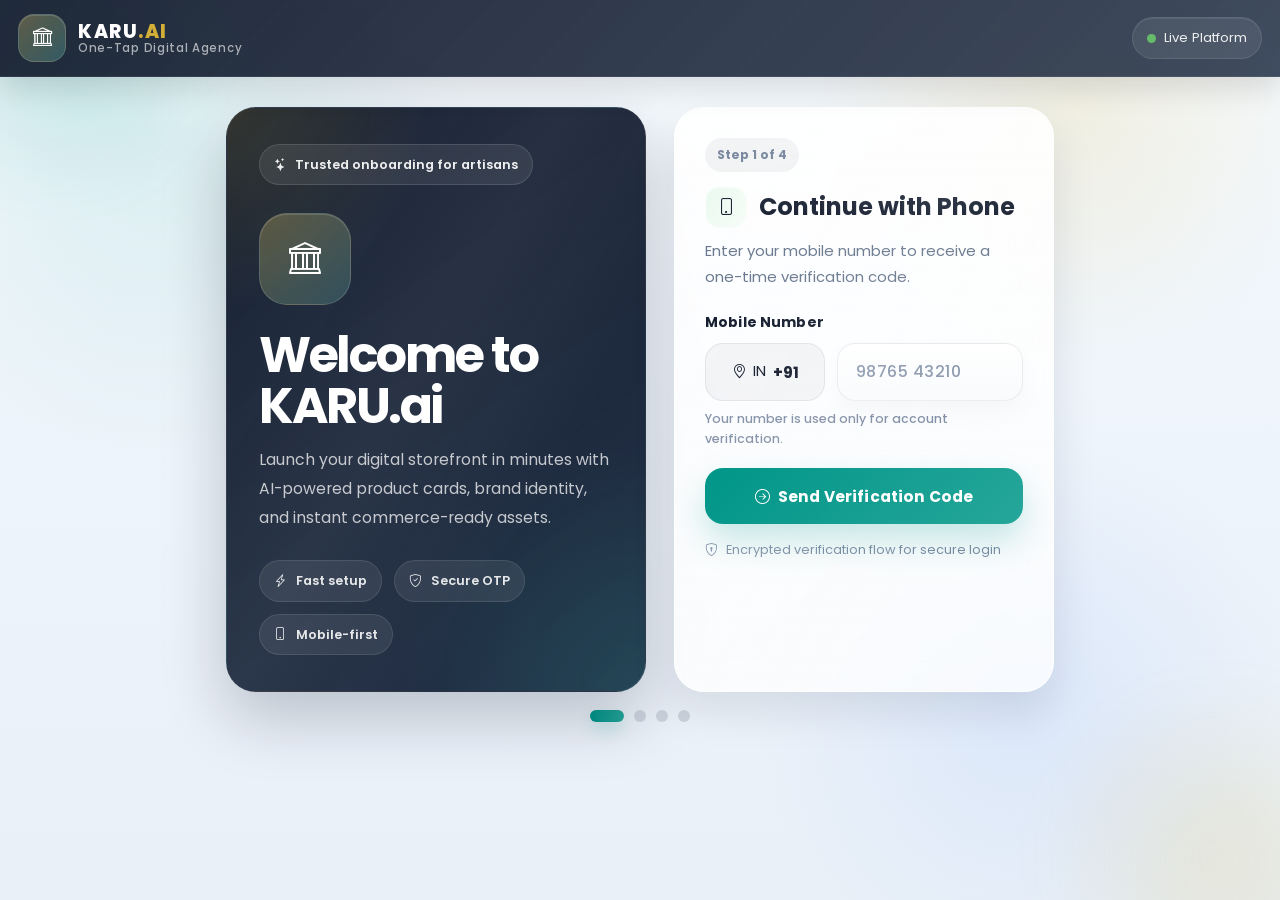
==== commit 5c8a0308: "Refresh KARU.ai frontend experience" ====
--- a/static/index.html
+++ b/static/index.html
@@ -1,1427 +1,2000 @@
 <!DOCTYPE html>
 <html lang="en">
 <head>
-    <meta charset="UTF-8">
-    <meta name="viewport" content="width=device-width, initial-scale=1.0, maximum-scale=1.0">
-    <title>Viraasat.ai — One-Tap Digital Agency</title>
-    <link rel="preconnect" href="https://fonts.googleapis.com">
-    <link href="https://fonts.googleapis.com/css2?family=Poppins:wght@300;400;500;600;700;800&display=swap" rel="stylesheet">
-    <style>
-        :root {
-            --navy: #122038;
-            --navy-light: #1a3050;
-            --teal: #009688;
-            --teal-light: #26a69a;
-            --gold: #D4AF37;
-            --gold-light: #e8c84a;
-            --white: #ffffff;
-            --light: #f5f7fa;
-            --gray: #8892a4;
-            --red: #ef5350;
-            --green: #66bb6a;
-            --shadow: 0 8px 32px rgba(18, 32, 56, 0.12);
-            --shadow-lg: 0 16px 48px rgba(18, 32, 56, 0.18);
-            --radius: 16px;
-            --radius-sm: 10px;
-        }
-
-        * { margin: 0; padding: 0; box-sizing: border-box; }
-
-        body {
-            font-family: 'Poppins', sans-serif;
-            background: var(--light);
-            color: var(--navy);
-            min-height: 100vh;
-            overflow-x: hidden;
-        }
-
-        /* ── Top Nav ── */
-        .topnav {
-            background: linear-gradient(135deg, var(--navy) 0%, var(--navy-light) 100%);
-            padding: 16px 24px;
-            display: flex;
-            align-items: center;
-            justify-content: space-between;
-            position: sticky;
-            top: 0;
-            z-index: 100;
-            box-shadow: 0 4px 20px rgba(0,0,0,0.2);
-        }
-        .topnav .logo {
-            font-size: 1.4em;
-            font-weight: 800;
-            color: var(--white);
-            letter-spacing: 1px;
-        }
-        .topnav .logo span { color: var(--gold); }
-        .topnav .status {
-            font-size: 0.8em;
-            color: var(--teal-light);
-            display: flex;
-            align-items: center;
-            gap: 6px;
-        }
-        .topnav .status .dot {
-            width: 8px; height: 8px;
-            background: var(--green);
-            border-radius: 50%;
-            animation: pulse 2s infinite;
-        }
-        @keyframes pulse { 0%, 100% { opacity: 1; } 50% { opacity: 0.4; } }
-
-        /* ── Screens ── */
-        .screen {
-            display: none;
-            max-width: 480px;
-            margin: 0 auto;
-            padding: 20px;
-            animation: fadeIn 0.4s ease;
-        }
-        .screen.active { display: block; }
-        @keyframes fadeIn { from { opacity: 0; transform: translateY(20px); } to { opacity: 1; transform: translateY(0); } }
-
-        /* ── Cards ── */
-        .card {
-            background: var(--white);
-            border-radius: var(--radius);
-            padding: 28px;
-            margin: 16px 0;
-            box-shadow: var(--shadow);
-        }
-        .card h2 {
-            font-size: 1.2em;
-            margin-bottom: 16px;
-            display: flex;
-            align-items: center;
-            gap: 10px;
-        }
-        .card h2 .icon {
-            width: 36px; height: 36px;
-            border-radius: 10px;
-            display: flex;
-            align-items: center;
-            justify-content: center;
-            font-size: 1.1em;
-            flex-shrink: 0;
-        }
-
-        /* ── Inputs ── */
-        .form-group {
-            margin-bottom: 16px;
-        }
-        .form-group label {
-            display: block;
-            font-size: 0.85em;
-            font-weight: 600;
-            color: var(--navy);
-            margin-bottom: 6px;
-        }
-        .form-group small {
-            color: var(--gray);
-            font-size: 0.75em;
-        }
-        .voice-input-wrap {
-            position: relative;
-        }
-        .voice-input-wrap textarea {
-            padding-right: 56px;
-        }
-        .btn-mic {
-            position: absolute;
-            right: 8px;
-            top: 8px;
-            width: 40px;
-            height: 40px;
-            border-radius: 50%;
-            border: none;
-            background: var(--navy);
-            color: #fff;
-            font-size: 1.2em;
-            cursor: pointer;
-            display: flex;
-            align-items: center;
-            justify-content: center;
-            transition: all 0.2s;
-        }
-        .btn-mic:hover { background: var(--teal); }
-        .btn-mic.recording {
-            background: #e53935;
-            animation: mic-pulse 1s ease-in-out infinite;
-        }
-        @keyframes mic-pulse {
-            0%, 100% { transform: scale(1); box-shadow: 0 0 0 0 rgba(229,57,53,0.4); }
-            50% { transform: scale(1.1); box-shadow: 0 0 0 10px rgba(229,57,53,0); }
-        }
-        .voice-lang-row {
-            display: flex;
-            gap: 6px;
-            margin-top: 6px;
-        }
-        .voice-lang-row button {
-            padding: 4px 10px;
-            border: 1.5px solid #e8ecf2;
-            border-radius: 16px;
-            background: #fff;
-            font-size: 0.72em;
-            cursor: pointer;
-            transition: all 0.2s;
-        }
-        .voice-lang-row button.active {
-            border-color: var(--teal);
-            background: var(--teal);
-            color: #fff;
-        }
-        input[type="text"], input[type="tel"], select, textarea {
-            width: 100%;
-            padding: 12px 16px;
-            border: 2px solid #e8ecf2;
-            border-radius: var(--radius-sm);
-            font-family: 'Poppins', sans-serif;
-            font-size: 0.95em;
-            transition: border 0.2s;
-            outline: none;
-        }
-        input:focus, select:focus, textarea:focus {
-            border-color: var(--teal);
-        }
-        textarea { resize: vertical; min-height: 80px; }
-
-        /* ── Craft Type Chips ── */
-        .chips {
-            display: flex;
-            flex-wrap: wrap;
-            gap: 8px;
-        }
-        .chip {
-            padding: 8px 16px;
-            border-radius: 20px;
-            border: 2px solid #e8ecf2;
-            background: var(--white);
-            cursor: pointer;
-            font-size: 0.85em;
-            font-weight: 500;
-            transition: all 0.2s;
-            user-select: none;
-        }
-        .chip:hover { border-color: var(--teal); }
-        .chip.selected {
-            background: var(--teal);
-            color: var(--white);
-            border-color: var(--teal);
-        }
-
-        /* ── Buttons ── */
-        .btn {
-            display: inline-flex;
-            align-items: center;
-            justify-content: center;
-            gap: 8px;
-            padding: 14px 28px;
-            border-radius: var(--radius-sm);
-            border: none;
-            font-family: 'Poppins', sans-serif;
-            font-size: 1em;
-            font-weight: 600;
-            cursor: pointer;
-            transition: all 0.2s;
-            width: 100%;
-        }
-        .btn:hover { transform: translateY(-2px); box-shadow: var(--shadow); }
-        .btn:active { transform: translateY(0); }
-        .btn:disabled { opacity: 0.5; cursor: not-allowed; transform: none; }
-
-        .btn-primary {
-            background: linear-gradient(135deg, var(--teal), var(--teal-light));
-            color: var(--white);
-        }
-        .btn-gold {
-            background: linear-gradient(135deg, var(--gold), var(--gold-light));
-            color: var(--navy);
-        }
-        .btn-navy {
-            background: linear-gradient(135deg, var(--navy), var(--navy-light));
-            color: var(--white);
-        }
-        .btn-outline {
-            background: transparent;
-            border: 2px solid var(--teal);
-            color: var(--teal);
-        }
-        .btn-whatsapp {
-            background: #25D366;
-            color: white;
-        }
-        .btn-instagram {
-            background: linear-gradient(45deg, #f09433, #e6683c, #dc2743, #cc2366, #bc1888);
-            color: white;
-        }
-        .btn-sm {
-            padding: 10px 20px;
-            font-size: 0.85em;
-            width: auto;
-        }
-
-        /* ── Photo Upload ── */
-        .photo-upload {
-            border: 3px dashed #d0d8e8;
-            border-radius: var(--radius);
-            padding: 32px;
-            text-align: center;
-            cursor: pointer;
-            transition: all 0.3s;
-            background: #fafbfc;
-        }
-        .photo-upload:hover {
-            border-color: var(--teal);
-            background: #f0faf8;
-        }
-        .photo-upload .icon { font-size: 2.5em; margin-bottom: 8px; }
-        .photo-upload p { color: var(--gray); font-size: 0.9em; }
-        .photo-upload input { display: none; }
-
-        .photo-preview {
-            display: flex;
-            flex-wrap: wrap;
-            gap: 10px;
-            margin-top: 12px;
-        }
-        .photo-preview img {
-            width: 80px; height: 80px;
-            object-fit: cover;
-            border-radius: 10px;
-            border: 2px solid #e8ecf2;
-        }
-
-        /* ── Progress Bar ── */
-        .progress-bar {
-            height: 6px;
-            background: #e8ecf2;
-            border-radius: 3px;
-            overflow: hidden;
-            margin: 12px 0;
-        }
-        .progress-bar .fill {
-            height: 100%;
-            background: linear-gradient(90deg, var(--teal), var(--gold));
-            border-radius: 3px;
-            transition: width 0.5s ease;
-        }
-
-        /* ── Step Indicator ── */
-        .steps {
-            display: flex;
-            justify-content: center;
-            gap: 8px;
-            margin: 20px 0;
-        }
-        .step-dot {
-            width: 10px; height: 10px;
-            border-radius: 50%;
-            background: #d0d8e8;
-            transition: all 0.3s;
-        }
-        .step-dot.active { background: var(--teal); width: 28px; border-radius: 5px; }
-        .step-dot.done { background: var(--gold); }
-
-        /* ── Loading Overlay ── */
-        .loading-overlay {
-            display: none;
-            position: fixed;
-            inset: 0;
-            background: rgba(18, 32, 56, 0.85);
-            z-index: 200;
-            justify-content: center;
-            align-items: center;
-            flex-direction: column;
-            gap: 20px;
-        }
-        .loading-overlay.active { display: flex; }
-        .spinner {
-            width: 60px; height: 60px;
-            border: 4px solid rgba(255,255,255,0.2);
-            border-top: 4px solid var(--gold);
-            border-radius: 50%;
-            animation: spin 1s linear infinite;
-        }
-        @keyframes spin { to { transform: rotate(360deg); } }
-        .loading-overlay .text {
-            color: var(--white);
-            font-size: 1.1em;
-            font-weight: 500;
-            text-align: center;
-            max-width: 280px;
-        }
-        .loading-overlay .subtext {
-            color: rgba(255,255,255,0.6);
-            font-size: 0.85em;
-            text-align: center;
-        }
-
-        /* ── Result Cards ── */
-        .result-grid {
-            display: grid;
-            grid-template-columns: 1fr 1fr;
-            gap: 12px;
-        }
-        .result-grid > div { position: relative; }
-        .result-grid img {
-            width: 100%;
-            border-radius: 12px;
-            box-shadow: var(--shadow);
-            cursor: pointer;
-            transition: transform 0.2s;
-            display: block;
-        }
-        .result-grid img:hover { transform: scale(1.03); }
-        .result-grid .span-2 { grid-column: span 2; }
-
-        /* ── Info Rows ── */
-        .info-row {
-            display: flex;
-            align-items: center;
-            gap: 12px;
-            padding: 12px 0;
-            border-bottom: 1px solid #f0f2f5;
-        }
-        .info-row:last-child { border: none; }
-        .info-row .label { color: var(--gray); font-size: 0.85em; min-width: 100px; }
-        .info-row .value { font-weight: 500; }
-
-        /* ── Price Card ── */
-        .price-card {
-            background: linear-gradient(135deg, #f0faf8, #e8f5e9);
-            border: 2px solid var(--teal);
-            border-radius: var(--radius);
-            padding: 20px;
-            text-align: center;
-        }
-        .price-card .price { font-size: 2em; font-weight: 800; color: var(--teal); }
-        .price-card .range { color: var(--gray); font-size: 0.85em; margin-top: 4px; }
-
-        /* ── Badge ── */
-        .badge {
-            display: inline-flex;
-            align-items: center;
-            gap: 4px;
-            padding: 4px 12px;
-            border-radius: 20px;
-            font-size: 0.75em;
-            font-weight: 600;
-        }
-        .badge-gold { background: var(--gold); color: var(--navy); }
-        .badge-teal { background: var(--teal); color: var(--white); }
-        .badge-navy { background: var(--navy); color: var(--white); }
-
-        /* ── Toast ── */
-        .toast {
-            position: fixed;
-            bottom: 30px;
-            left: 50%;
-            transform: translateX(-50%) translateY(100px);
-            background: var(--navy);
-            color: var(--white);
-            padding: 12px 24px;
-            border-radius: 10px;
-            font-size: 0.9em;
-            box-shadow: var(--shadow-lg);
-            transition: transform 0.3s ease;
-            z-index: 300;
-        }
-        .toast.show { transform: translateX(-50%) translateY(0); }
-
-        /* ── Share buttons row ── */
-        .share-row {
-            display: flex;
-            gap: 10px;
-            flex-wrap: wrap;
-        }
-        .share-row .btn { flex: 1; min-width: 140px; }
-
-        /* ── Monogram display ── */
-        .monogram-display {
-            width: 100px; height: 100px;
-            border-radius: 50%;
-            margin: 0 auto 16px;
-            display: block;
-            box-shadow: var(--shadow);
-        }
-
-        /* ── Hero banner ── */
-        .hero-banner {
-            text-align: center;
-            padding: 40px 20px;
-        }
-        .hero-banner h1 {
-            font-size: 1.8em;
-            font-weight: 800;
-            margin-bottom: 8px;
-        }
-        .hero-banner p {
-            color: var(--gray);
-            font-size: 0.95em;
-            max-width: 320px;
-            margin: 0 auto;
-        }
-
-        /* ── Feature points on results ── */
-        .feature-pill {
-            display: inline-block;
-            background: #f0faf8;
-            color: var(--teal);
-            padding: 4px 12px;
-            border-radius: 20px;
-            font-size: 0.78em;
-            margin: 3px;
-            font-weight: 500;
-        }
-
-        /* ── Lightbox ── */
-        .lightbox {
-            display: none;
-            position: fixed;
-            inset: 0;
-            background: rgba(0, 0, 0, 0.92);
-            z-index: 500;
-            flex-direction: column;
-            align-items: center;
-            justify-content: center;
-        }
-        .lightbox.active { display: flex; }
-        .lightbox-close {
-            position: absolute;
-            top: 16px;
-            right: 20px;
-            width: 44px; height: 44px;
-            border-radius: 50%;
-            background: rgba(255,255,255,0.15);
-            border: none;
-            color: white;
-            font-size: 1.5em;
-            cursor: pointer;
-            display: flex;
-            align-items: center;
-            justify-content: center;
-            transition: background 0.2s;
-            z-index: 510;
-        }
-        .lightbox-close:hover { background: rgba(255,255,255,0.3); }
-        .lightbox-img-wrap {
-            position: relative;
-            max-width: 90vw;
-            max-height: 78vh;
-            display: flex;
-            align-items: center;
-            justify-content: center;
-        }
-        .lightbox-img-wrap img {
-            max-width: 90vw;
-            max-height: 78vh;
-            object-fit: contain;
-            border-radius: 12px;
-            box-shadow: 0 12px 60px rgba(0,0,0,0.5);
-            animation: lbFadeIn 0.25s ease;
-        }
-        @keyframes lbFadeIn { from { opacity: 0; transform: scale(0.92); } to { opacity: 1; transform: scale(1); } }
-        .lightbox-label {
-            color: white;
-            font-weight: 600;
-            font-size: 1.05em;
-            margin-top: 16px;
-            text-align: center;
-            text-transform: capitalize;
-        }
-        .lightbox-counter {
-            color: rgba(255,255,255,0.5);
-            font-size: 0.8em;
-            margin-top: 4px;
-        }
-        .lightbox-nav {
-            position: absolute;
-            top: 50%;
-            transform: translateY(-50%);
-            width: 48px; height: 48px;
-            border-radius: 50%;
-            background: rgba(255,255,255,0.12);
-            border: none;
-            color: white;
-            font-size: 1.4em;
-            cursor: pointer;
-            display: flex;
-            align-items: center;
-            justify-content: center;
-            transition: background 0.2s;
-            z-index: 510;
-        }
-        .lightbox-nav:hover { background: rgba(255,255,255,0.25); }
-        .lightbox-nav.prev { left: 12px; }
-        .lightbox-nav.next { right: 12px; }
-        .lightbox-thumbs {
-            display: flex;
-            gap: 10px;
-            margin-top: 18px;
-            overflow-x: auto;
-            max-width: 90vw;
-            padding: 4px 0;
-        }
-        .lightbox-thumbs img {
-            width: 56px; height: 56px;
-            object-fit: cover;
-            border-radius: 8px;
-            cursor: pointer;
-            opacity: 0.5;
-            border: 2px solid transparent;
-            transition: all 0.2s;
-            flex-shrink: 0;
-        }
-        .lightbox-thumbs img:hover { opacity: 0.8; }
-        .lightbox-thumbs img.active {
-            opacity: 1;
-            border-color: var(--gold);
-        }
-    </style>
+  <meta charset="UTF-8" />
+  <meta
+    name="viewport"
+    content="width=device-width, initial-scale=1.0, maximum-scale=1.0, viewport-fit=cover"
+  />
+  <title>KARU.ai — One-Tap Digital Agency</title>
+
+  <link rel="preconnect" href="https://fonts.googleapis.com" />
+  <link rel="preconnect" href="https://fonts.gstatic.com" crossorigin />
+  <link
+    href="https://fonts.googleapis.com/css2?family=Poppins:wght@300;400;500;600;700;800&display=swap"
+    rel="stylesheet"
+  />
+  <link
+    rel="stylesheet"
+    href="https://cdn.jsdelivr.net/npm/bootstrap-icons@1.11.3/font/bootstrap-icons.min.css"
+  />
+  <link rel="stylesheet" href="/static/styles.css" />
 </head>
 <body>
-
-<!-- Top Nav -->
-<div class="topnav">
-    <div class="logo">VIRAASAT<span>.AI</span></div>
-    <div class="status"><div class="dot"></div> Live</div>
-</div>
-
-<!-- ════════════════════════════════════════════════════ -->
-<!-- SCREEN 1: Welcome / Phone -->
-<!-- ════════════════════════════════════════════════════ -->
-<div class="screen active" id="screen-welcome">
-    <div class="hero-banner">
-        <div style="font-size:3em; margin-bottom:12px;">🏺</div>
-        <h1>Namaste!</h1>
-        <p>Apni craft ko duniya tak pahunchayein. Sirf 60 second mein professional e-commerce listing.</p>
+  <div class="app-shell">
+    <!-- =========================
+         TOP NAV
+    ========================== -->
+    <header class="topnav">
+      <div class="topnav-inner">
+        <div class="logo-wrap" aria-label="KARU.ai">
+          <div class="logo-mark">
+            <i class="bi bi-bank"></i>
+          </div>
+
+          <div class="logo-text">
+            <div class="logo">KARU<span>.AI</span></div>
+            <div class="logo-sub">One-Tap Digital Agency</div>
+          </div>
+        </div>
+
+        <div class="status" aria-live="polite">
+          <div class="dot"></div>
+          <span>Live Platform</span>
+        </div>
+      </div>
+    </header>
+
+    <main class="app-main">
+      <!-- =========================
+           SCREEN 1 — WELCOME
+      ========================== -->
+      <section class="screen active" id="screen-welcome" aria-labelledby="welcome-title">
+        <div class="auth-shell">
+          <div class="auth-hero">
+            <div class="auth-hero-badge">
+              <i class="bi bi-stars"></i>
+              <span>Trusted onboarding for artisans</span>
+            </div>
+
+            <div class="auth-brand-mark">
+              <i class="bi bi-bank"></i>
+            </div>
+
+            <h1 id="welcome-title">Welcome to KARU.ai</h1>
+            <p>
+              Launch your digital storefront in minutes with AI-powered product cards,
+              brand identity, and instant commerce-ready assets.
+            </p>
+
+            <div class="auth-trust-row">
+              <div class="trust-chip">
+                <i class="bi bi-lightning-charge"></i>
+                <span>Fast setup</span>
+              </div>
+              <div class="trust-chip">
+                <i class="bi bi-shield-check"></i>
+                <span>Secure OTP</span>
+              </div>
+              <div class="trust-chip">
+                <i class="bi bi-phone"></i>
+                <span>Mobile-first</span>
+              </div>
+            </div>
+          </div>
+
+          <div class="auth-card auth-card-premium">
+            <div class="auth-card-topline">Step 1 of 4</div>
+
+            <h2 class="auth-title">
+              <span class="icon icon-green">
+                <i class="bi bi-phone"></i>
+              </span>
+              Continue with Phone
+            </h2>
+
+            <p class="auth-subtitle">
+              Enter your mobile number to receive a one-time verification code.
+            </p>
+
+            <div class="form-group">
+              <label for="inp-phone">Mobile Number</label>
+
+              <div class="phone-field">
+                <div class="phone-country">
+                  <i class="bi bi-geo-alt"></i>
+                  <span>IN</span>
+                  <strong>+91</strong>
+                </div>
+
+                <input
+                  type="tel"
+                  id="inp-phone"
+                  class="phone-input"
+                  placeholder="98765 43210"
+                  inputmode="numeric"
+                  autocomplete="tel-national"
+                />
+              </div>
+
+              <small>Your number is used only for account verification.</small>
+            </div>
+
+            <button class="btn btn-primary btn-auth" type="button" id="btn-register">
+              <i class="bi bi-arrow-right-circle"></i>
+              <span>Send Verification Code</span>
+            </button>
+
+            <div class="auth-footer-note">
+              <i class="bi bi-shield-lock"></i>
+              <span>Encrypted verification flow for secure login</span>
+            </div>
+          </div>
+        </div>
+
+        <div class="steps auth-steps" aria-label="Progress">
+          <div class="step-dot active"></div>
+          <div class="step-dot"></div>
+          <div class="step-dot"></div>
+          <div class="step-dot"></div>
+        </div>
+      </section>
+
+      <!-- =========================
+           SCREEN 2 — OTP
+      ========================== -->
+      <section class="screen" id="screen-otp" aria-labelledby="otp-title">
+        <div class="auth-shell">
+          <div class="auth-card auth-card-premium otp-card">
+            <div class="auth-card-topline">Step 2 of 4</div>
+
+            <h2 class="auth-title" id="otp-title">
+              <span class="icon icon-orange">
+                <i class="bi bi-shield-lock"></i>
+              </span>
+              Verify Your Number
+            </h2>
+
+            <p class="auth-subtitle">
+              We sent a 6-digit verification code to
+              <strong id="otp-phone"></strong>
+            </p>
+
+            <div class="otp-boxes" id="otp-boxes" aria-label="Enter OTP">
+              <input type="text" maxlength="1" class="otp-digit" />
+              <input type="text" maxlength="1" class="otp-digit" />
+              <input type="text" maxlength="1" class="otp-digit" />
+              <input type="text" maxlength="1" class="otp-digit" />
+              <input type="text" maxlength="1" class="otp-digit" />
+              <input type="text" maxlength="1" class="otp-digit" />
+            </div>
+
+            <input type="hidden" id="inp-otp" />
+
+            <div class="otp-meta">
+              <span><i class="bi bi-clock-history"></i> Code expires soon</span>
+              <button type="button" class="link-btn" id="btn-resend-otp">Resend code</button>
+            </div>
+
+            <button class="btn btn-primary btn-auth" type="button" id="btn-verify">
+              <i class="bi bi-patch-check"></i>
+              <span>Verify & Continue</span>
+            </button>
+
+            <div class="auth-footer-note">
+              <i class="bi bi-info-circle"></i>
+              <span>For demo, enter any 6 digits</span>
+            </div>
+          </div>
+        </div>
+
+        <div class="steps auth-steps" aria-label="Progress">
+          <div class="step-dot done"></div>
+          <div class="step-dot active"></div>
+          <div class="step-dot"></div>
+          <div class="step-dot"></div>
+        </div>
+      </section>
+
+      <!-- =========================
+           SCREEN 3 — PROFILE
+      ========================== -->
+      <section class="screen" id="screen-profile" aria-labelledby="profile-title">
+        <div class="profile-setup-shell">
+          <aside class="profile-side-card">
+            <div class="profile-side-icon">
+              <i class="bi bi-person-badge"></i>
+            </div>
+
+            <h3>Create Your Artisan Identity</h3>
+            <p>
+              Add your details, choose your craft category, and upload a profile photo
+              to make your storefront feel real and trustworthy.
+            </p>
+
+            <div class="profile-side-points">
+              <div><i class="bi bi-check2-circle"></i><span>Personal brand identity</span></div>
+              <div><i class="bi bi-check2-circle"></i><span>Professional storefront feel</span></div>
+              <div><i class="bi bi-check2-circle"></i><span>Better buyer trust</span></div>
+            </div>
+          </aside>
+
+          <div class="card profile-form-card">
+            <div class="auth-card-topline">Step 3 of 4</div>
+
+            <h2 id="profile-title">
+              <span class="icon icon-blue">
+                <i class="bi bi-person"></i>
+              </span>
+              Your Profile
+            </h2>
+
+            <div class="profile-photo-block">
+              <div class="profile-photo-preview-wrap">
+                <img
+                  id="profile-photo-preview"
+                  class="profile-photo-preview hidden"
+                  alt="Profile preview"
+                />
+                <div id="profile-photo-placeholder" class="profile-photo-placeholder">
+                  <i class="bi bi-person-circle"></i>
+                </div>
+              </div>
+
+              <div class="profile-photo-content">
+                <h4>Add Profile Photo</h4>
+                <p>This photo will appear on your artisan dashboard and brand identity.</p>
+
+                <div class="profile-photo-actions">
+                  <label for="inp-profile-photo" class="btn btn-outline btn-sm profile-upload-btn">
+                    <i class="bi bi-upload"></i>
+                    <span>Upload Photo</span>
+                  </label>
+
+                  <input
+                    type="file"
+                    id="inp-profile-photo"
+                    accept="image/*"
+                    hidden
+                  />
+                </div>
+              </div>
+            </div>
+
+            <div class="profile-grid">
+              <div class="form-group">
+                <label for="inp-name">Name / नाम</label>
+                <input type="text" id="inp-name" placeholder="Ramesh Kumar" />
+              </div>
+
+              <div class="form-group">
+                <label for="inp-district">District / जिला</label>
+                <input type="text" id="inp-district" placeholder="Bhagalpur" />
+              </div>
+            </div>
+
+            <div class="form-group">
+              <label for="inp-state">State / राज्य</label>
+              <select id="inp-state">
+                <option value="">Select state</option>
+                <option>Andhra Pradesh</option>
+                <option>Arunachal Pradesh</option>
+                <option>Assam</option>
+                <option>Bihar</option>
+                <option>Chhattisgarh</option>
+                <option>Goa</option>
+                <option>Gujarat</option>
+                <option>Haryana</option>
+                <option>Himachal Pradesh</option>
+                <option>Jammu & Kashmir</option>
+                <option>Jharkhand</option>
+                <option>Karnataka</option>
+                <option>Kerala</option>
+                <option>Madhya Pradesh</option>
+                <option>Maharashtra</option>
+                <option>Manipur</option>
+                <option>Meghalaya</option>
+                <option>Mizoram</option>
+                <option>Nagaland</option>
+                <option>Odisha</option>
+                <option>Punjab</option>
+                <option>Rajasthan</option>
+                <option>Sikkim</option>
+                <option>Tamil Nadu</option>
+                <option>Telangana</option>
+                <option>Tripura</option>
+                <option>Uttar Pradesh</option>
+                <option>Uttarakhand</option>
+                <option>West Bengal</option>
+                <option>Other</option>
+              </select>
+            </div>
+
+            <div class="form-group">
+              <label>Craft Type / शिल्प</label>
+
+              <div class="chips chips-elevated" id="craft-chips">
+                <button class="chip" type="button" data-val="textiles">
+                  <i class="bi bi-scissors"></i>
+                  <span>Textiles</span>
+                </button>
+
+                <button class="chip" type="button" data-val="pottery">
+                  <i class="bi bi-bank"></i>
+                  <span>Pottery</span>
+                </button>
+
+                <button class="chip" type="button" data-val="jewelry">
+                  <i class="bi bi-gem"></i>
+                  <span>Jewelry</span>
+                </button>
+
+                <button class="chip" type="button" data-val="woodwork">
+                  <i class="bi bi-tree"></i>
+                  <span>Woodwork</span>
+                </button>
+
+                <button class="chip" type="button" data-val="metalwork">
+                  <i class="bi bi-wrench-adjustable-circle"></i>
+                  <span>Metalwork</span>
+                </button>
+
+                <button class="chip" type="button" data-val="leather">
+                  <i class="bi bi-handbag"></i>
+                  <span>Leather</span>
+                </button>
+
+                <button class="chip" type="button" data-val="paintings">
+                  <i class="bi bi-palette"></i>
+                  <span>Paintings</span>
+                </button>
+
+                <button class="chip" type="button" data-val="generic">
+                  <i class="bi bi-grid"></i>
+                  <span>Other</span>
+                </button>
+              </div>
+            </div>
+
+            <div class="form-group">
+              <label for="inp-upi">UPI ID (optional)</label>
+              <input type="text" id="inp-upi" placeholder="9876543210@upi" />
+            </div>
+
+            <button class="btn btn-gold btn-auth" type="button" id="btn-create-profile">
+              <i class="bi bi-person-check"></i>
+              <span>Create Profile</span>
+            </button>
+          </div>
+        </div>
+
+        <div class="steps auth-steps" aria-label="Progress">
+          <div class="step-dot done"></div>
+          <div class="step-dot done"></div>
+          <div class="step-dot active"></div>
+          <div class="step-dot"></div>
+        </div>
+      </section>
+
+      <!-- =========================
+           SCREEN 4 — DASHBOARD
+      ========================== -->
+      <section class="screen dashboard-screen" id="screen-dashboard" aria-labelledby="dashboard-greeting">
+        <section class="dashboard-hero">
+          <div class="dashboard-hero-glow dashboard-hero-glow-one"></div>
+          <div class="dashboard-hero-glow dashboard-hero-glow-two"></div>
+
+          <div class="dashboard-hero-content">
+            <div class="dashboard-hero-left">
+              <div class="dashboard-hero-badge">
+                <i class="bi bi-stars"></i>
+                <span>AI Studio Active</span>
+              </div>
+
+              <h1 id="dashboard-greeting">Good Evening, Artisan</h1>
+
+              <p class="dashboard-hero-desc">
+                Craft your next product story with AI. Upload once, generate premium
+                product listings in seconds, and grow your artisan identity with a
+                storefront that feels modern, beautiful, and trustworthy.
+              </p>
+
+              <div class="dashboard-hero-quick-tags">
+                <span><i class="bi bi-lightning-charge"></i> Fast workflow</span>
+                <span><i class="bi bi-shield-check"></i> Smart generation</span>
+                <span><i class="bi bi-palette"></i> Premium visuals</span>
+              </div>
+            </div>
+
+            <div class="dashboard-hero-right">
+              <div class="hero-mini-stat hero-mini-stat-highlight">
+                <strong id="hero-stat-listings">0</strong>
+                <span>Total Listings</span>
+              </div>
+
+              <div class="hero-mini-stat">
+                <strong id="hero-stat-profile">0%</strong>
+                <span>Profile Ready</span>
+              </div>
+
+              <div class="hero-mini-stat">
+                <strong>Live</strong>
+                <span>Studio Mode</span>
+              </div>
+
+              <div class="hero-mini-stat">
+                <strong id="hero-stat-streak">0</strong>
+                <span>Creative Streak</span>
+              </div>
+            </div>
+          </div>
+        </section>
+
+        <section class="dashboard-grid">
+          <!-- LEFT -->
+          <aside class="dashboard-panel dashboard-left">
+            <div class="dashboard-card artisan-card">
+              <div class="section-mini-title">Artisan Identity</div>
+
+              <div class="artisan-top">
+                <div class="artisan-avatar-wrap">
+                  <div class="avatar-ring"></div>
+                  <img
+                    id="dash-monogram"
+                    class="monogram-display dashboard-avatar"
+                    src=""
+                    alt="Artisan Profile"
+                  />
+                </div>
+
+                <div class="artisan-meta">
+                  <h2 id="dash-name">Artisan Name</h2>
+                  <p class="card-subtle artisan-location" id="dash-location">District, State</p>
+
+                  <div class="badge-wrap dashboard-badge-wrap">
+                    <span class="badge badge-gold" id="dash-badge">New Artisan</span>
+                  </div>
+                </div>
+              </div>
+
+              <div class="dashboard-progress-block">
+                <div class="progress-label-row">
+                  <span>Profile Completion</span>
+                  <strong><span id="dash-percent">0</span>%</strong>
+                </div>
+
+                <div class="progress-bar dashboard-progress">
+                  <div class="fill" id="dash-progress" style="width: 0%"></div>
+                </div>
+              </div>
+
+              <div class="dashboard-stats-grid">
+                <div class="dashboard-stat-card">
+                  <strong id="stat-listings">0</strong>
+                  <span>Listings</span>
+                </div>
+
+                <div class="dashboard-stat-card">
+                  <strong id="stat-drafts">0</strong>
+                  <span>Drafts</span>
+                </div>
+
+                <div class="dashboard-stat-card">
+                  <strong id="stat-shares">0</strong>
+                  <span>Shares</span>
+                </div>
+              </div>
+
+              <div class="achievement-block">
+                <div class="section-mini-title">Achievements</div>
+
+                <div class="achievement-list">
+                  <span class="achievement-pill">
+                    <i class="bi bi-award"></i>
+                    New Artisan
+                  </span>
+                  <span class="achievement-pill">
+                    <i class="bi bi-lightning-charge"></i>
+                    AI Ready
+                  </span>
+                  <span class="achievement-pill">
+                    <i class="bi bi-brush"></i>
+                    Creative Studio
+                  </span>
+                  <span class="achievement-pill">
+                    <i class="bi bi-globe2"></i>
+                    Multilingual
+                  </span>
+                </div>
+              </div>
+            </div>
+
+            <div class="dashboard-card quick-actions-card">
+              <div class="section-row">
+                <div>
+                  <div class="section-mini-title">Quick Actions</div>
+                  <h3>Shortcuts</h3>
+                </div>
+              </div>
+
+              <div class="quick-actions-list">
+                <button class="quick-action-btn" type="button">
+                  <i class="bi bi-file-earmark-plus"></i>
+                  <span>New Draft</span>
+                </button>
+
+                <button class="quick-action-btn" type="button">
+                  <i class="bi bi-grid-3x3-gap"></i>
+                  <span>Templates</span>
+                </button>
+
+                <button class="quick-action-btn" type="button">
+                  <i class="bi bi-bar-chart-line"></i>
+                  <span>Insights</span>
+                </button>
+
+                <button class="quick-action-btn" type="button">
+                  <i class="bi bi-share"></i>
+                  <span>Share Center</span>
+                </button>
+              </div>
+            </div>
+          </aside>
+
+          <!-- CENTER -->
+          <main class="dashboard-panel dashboard-center">
+            <div class="dashboard-card upload-studio-card">
+              <div class="studio-header">
+                <div>
+                  <div class="section-mini-title">AI Product Studio</div>
+                  <h2 class="studio-title">Create New Listing</h2>
+                  <p class="card-subtle">
+                    Upload product photos, describe the craft, select your preferred
+                    output style, and let KARU.AI generate elegant commerce-ready cards.
+                  </p>
+                </div>
+
+                <div class="studio-live-pill">
+                  <i class="bi bi-magic"></i>
+                  <span>Smart Generate</span>
+                </div>
+              </div>
+
+              <div class="studio-upload-area">
+                <div
+                  class="photo-upload dashboard-upload-box"
+                  id="upload-trigger"
+                  role="button"
+                  tabindex="0"
+                  aria-label="Upload product photos"
+                >
+                  <div class="studio-upload-bg"></div>
+
+                  <div class="icon upload-big-icon">
+                    <i class="bi bi-cloud-arrow-up"></i>
+                  </div>
+
+                  <h3>Upload Product Photos</h3>
+                  <p>Add 1–5 images to create better product storytelling</p>
+
+                  <div class="upload-helper-pills">
+                    <span>Front View</span>
+                    <span>Side Angle</span>
+                    <span>Close-up</span>
+                    <span>Texture Shot</span>
+                  </div>
+
+                  <input
+                    type="file"
+                    id="inp-photos"
+                    accept="image/*"
+                    multiple
+                    hidden
+                  />
+                </div>
+
+                <div class="photo-preview dashboard-photo-preview" id="photo-preview"></div>
+              </div>
+
+              <div class="studio-form-grid">
+                <div class="studio-main-inputs">
+                  <div class="form-group mt-16">
+                    <label for="inp-voice">Describe your product / उत्पाद का विवरण</label>
+
+                    <div class="voice-input-wrap premium-textarea-wrap">
+                      <textarea
+                        id="inp-voice"
+                        placeholder="Example: Handmade clay diya with traditional design, मिट्टी से बना handmade diya, festive use, warm earthy finish..."
+                      ></textarea>
+
+                      <button
+                        class="btn-mic"
+                        id="btn-mic"
+                        type="button"
+                        title="Speak"
+                      >
+                        <i class="bi bi-mic-fill"></i>
+                      </button>
+                    </div>
+
+                    <div class="voice-lang-row" id="voice-lang-row">
+                      <button class="active" type="button" data-lang="hi-IN">हिन्दी</button>
+                      <button type="button" data-lang="en-IN">English</button>
+                      <button type="button" data-lang="bn-IN">বাংলা</button>
+                      <button type="button" data-lang="ta-IN">தமிழ்</button>
+                    </div>
+
+                    <small>
+                      Voice and text input supported for multilingual product descriptions.
+                    </small>
+                  </div>
+
+                  <div class="studio-dual-grid">
+                    <div class="form-group">
+                      <label for="inp-prodtype">Product Type</label>
+                      <input
+                        type="text"
+                        id="inp-prodtype"
+                        placeholder="e.g. Handmade Clay Vase"
+                      />
+                    </div>
+
+                    <div class="form-group">
+                      <label>Card Output Style</label>
+
+                      <div class="card-style-options" id="card-count-row">
+                        <button type="button" data-count="3" class="active">
+                          <strong>3</strong>
+                          <span>Quick</span>
+                        </button>
+
+                        <button type="button" data-count="4">
+                          <strong>4</strong>
+                          <span>Standard</span>
+                        </button>
+
+                        <button type="button" data-count="5">
+                          <strong>5</strong>
+                          <span>Full</span>
+                        </button>
+                      </div>
+
+                      <small>
+                        Quick for speed, Standard for balance, Full for complete brand storytelling.
+                      </small>
+                    </div>
+                  </div>
+
+                  <button
+                    class="btn btn-primary dashboard-generate-btn"
+                    type="button"
+                    id="btn-generate"
+                  >
+                    <i class="bi bi-stars"></i>
+                    <span>Generate Smart Listing</span>
+                  </button>
+                </div>
+              </div>
+            </div>
+
+            <div
+              class="dashboard-card recent-creations-card"
+              id="past-products"
+              style="display: none;"
+            >
+              <div class="section-row">
+                <div>
+                  <div class="section-mini-title">Recent Creations</div>
+                  <h3>Your Product Listings</h3>
+                </div>
+              </div>
+
+              <div id="past-products-list" class="recent-products-list"></div>
+            </div>
+          </main>
+
+          <!-- RIGHT -->
+          <aside class="dashboard-panel dashboard-right">
+            <div class="dashboard-card ai-assistant-card">
+              <div class="section-row">
+                <div>
+                  <div class="section-mini-title">AI Assistant</div>
+                  <h3>Smart Suggestions</h3>
+                </div>
+
+                <div class="assistant-icon-wrap">
+                  <i class="bi bi-stars"></i>
+                </div>
+              </div>
+
+              <div class="assistant-suggestions">
+                <div class="assistant-tip">
+                  <i class="bi bi-check2-circle"></i>
+                  <div>
+                    <strong>Add one close-up image</strong>
+                    <p>Texture shots usually improve listing quality and buyer trust.</p>
+                  </div>
+                </div>
+
+                <div class="assistant-tip">
+                  <i class="bi bi-translate"></i>
+                  <div>
+                    <strong>Multilingual ready</strong>
+                    <p>Your workflow supports Hindi and English-friendly product copy.</p>
+                  </div>
+                </div>
+
+                <div class="assistant-tip">
+                  <i class="bi bi-grid-1x2"></i>
+                  <div>
+                    <strong>Best format: Standard</strong>
+                    <p>4-card output balances speed, details, and elegant storytelling.</p>
+                  </div>
+                </div>
+              </div>
+            </div>
+
+            <div class="dashboard-card quality-card">
+              <div class="section-mini-title">Quality Overview</div>
+
+              <div class="quality-score-wrap">
+                <div class="quality-score-circle">
+                  <strong>86</strong>
+                  <span>/100</span>
+                </div>
+
+                <div class="quality-copy">
+                  <h4>Studio Quality Score</h4>
+                  <p class="card-subtle">
+                    Better images, material details, and handcrafted story improve the final output quality.
+                  </p>
+                </div>
+              </div>
+            </div>
+
+            <div class="dashboard-card inspiration-card">
+              <div class="section-mini-title">Suggested Modes</div>
+
+              <div class="template-pills">
+                <span class="template-pill">Traditional</span>
+                <span class="template-pill">Luxury</span>
+                <span class="template-pill">Minimal</span>
+                <span class="template-pill">Festival</span>
+                <span class="template-pill">Heritage</span>
+              </div>
+            </div>
+          </aside>
+        </section>
+      </section>
+
+      <!-- =========================
+           SCREEN 5 — RESULTS
+      ========================== -->
+      <section class="screen results-screen" id="screen-results" aria-labelledby="results-title">
+        <section class="results-hero">
+          <div class="results-hero-bg results-hero-bg-one"></div>
+          <div class="results-hero-bg results-hero-bg-two"></div>
+
+          <div class="results-hero-inner">
+            <div class="results-hero-left">
+              <div class="results-status-badge">
+                <i class="bi bi-stars"></i>
+                <span>AI Listing Generated Successfully</span>
+              </div>
+
+              <div class="results-title-wrap">
+                <div class="premium-success-icon">
+                  <i class="bi bi-check2-circle"></i>
+                </div>
+
+                <div>
+                  <h1 id="results-title">Listing Ready!</h1>
+                  <p class="results-hero-subtitle">
+                    Your professional e-commerce assets are ready to use. Review the cards,
+                    pricing insight, SEO keywords, and heritage story before sharing.
+                  </p>
+                </div>
+              </div>
+
+              <div class="results-meta-pills">
+                <div class="results-meta-pill">
+                  <i class="bi bi-images"></i>
+                  <span id="results-card-count">0 Cards</span>
+                </div>
+
+                <div class="results-meta-pill">
+                  <i class="bi bi-clock-history"></i>
+                  <span><strong id="result-time">0</strong>s generation time</span>
+                </div>
+
+                <div class="results-meta-pill">
+                  <i class="bi bi-patch-check"></i>
+                  <span>Ready to share</span>
+                </div>
+              </div>
+            </div>
+
+            <div class="results-hero-right">
+              <div class="results-summary-card">
+                <div class="summary-stat">
+                  <strong id="result-price-main">₹0</strong>
+                  <span>Recommended Price</span>
+                </div>
+
+                <div class="summary-stat">
+                  <strong id="result-keyword-count">0</strong>
+                  <span>SEO Keywords</span>
+                </div>
+
+                <div class="summary-stat">
+                  <strong id="result-feature-count">0</strong>
+                  <span>Key Features</span>
+                </div>
+              </div>
+            </div>
+          </div>
+        </section>
+
+        <section class="results-layout">
+          <div class="results-main-column">
+            <div class="premium-results-card">
+              <div class="section-row">
+                <div>
+                  <div class="section-mini-title">
+                    <i class="bi bi-card-image"></i>
+                    Generated Visual Assets
+                  </div>
+                  <h2>Product Cards</h2>
+                </div>
+
+                <div class="results-card-toolbar">
+                  <span class="toolbar-pill">
+                    <i class="bi bi-arrows-fullscreen"></i>
+                    Tap image to preview
+                  </span>
+                </div>
+              </div>
+
+              <div class="result-grid premium-result-grid" id="result-images"></div>
+            </div>
+
+            <div class="results-double-grid">
+              <div class="premium-results-card result-price-card-premium" id="result-price-card">
+                <div class="section-row">
+                  <div>
+                    <div class="section-mini-title">
+                      <i class="bi bi-cash-stack"></i>
+                      Smart Pricing
+                    </div>
+                    <h3>Price Advisor</h3>
+                  </div>
+                </div>
+
+                <div class="price-card premium-price-card">
+                  <div class="price-card-top">
+                    <div class="price-label">Recommended</div>
+                    <div class="price" id="result-price">₹0</div>
+                  </div>
+
+                  <div class="range" id="result-price-range">Market range: ₹0 — ₹0</div>
+
+                  <div class="price-insight-strip">
+                    <i class="bi bi-graph-up-arrow"></i>
+                    <span>Balanced pricing based on your craft positioning and presentation quality.</span>
+                  </div>
+                </div>
+              </div>
+
+              <div class="premium-results-card" id="result-keywords-card">
+                <div class="section-row">
+                  <div>
+                    <div class="section-mini-title">
+                      <i class="bi bi-search"></i>
+                      Discoverability
+                    </div>
+                    <h3>SEO Keywords</h3>
+                  </div>
+                </div>
+
+                <div id="result-keywords" class="premium-keyword-wrap"></div>
+              </div>
+            </div>
+
+            <div class="premium-results-card" id="result-details-card">
+              <div class="section-row">
+                <div>
+                  <div class="section-mini-title">
+                    <i class="bi bi-card-checklist"></i>
+                    Product Intelligence
+                  </div>
+                  <h3>Product Details</h3>
+                </div>
+              </div>
+
+              <div id="result-details"></div>
+            </div>
+
+            <div class="premium-results-card" id="result-heritage-card">
+              <div class="section-row">
+                <div>
+                  <div class="section-mini-title">
+                    <i class="bi bi-bank2"></i>
+                    Storytelling Layer
+                  </div>
+                  <h3>Heritage Story</h3>
+                </div>
+              </div>
+
+              <p id="result-heritage" class="card-subtle heritage-text premium-heritage-text"></p>
+            </div>
+          </div>
+
+          <aside class="results-side-column">
+            <div class="premium-results-card">
+              <div class="section-row">
+                <div>
+                  <div class="section-mini-title">
+                    <i class="bi bi-share"></i>
+                    Distribution
+                  </div>
+                  <h3>Share & Export</h3>
+                </div>
+
+                <div class="assistant-icon-wrap">
+                  <i class="bi bi-send-check"></i>
+                </div>
+              </div>
+
+              <div class="share-row premium-share-row">
+                <button class="btn btn-whatsapp premium-share-btn" type="button" data-share="whatsapp">
+                  <i class="bi bi-whatsapp"></i>
+                  <span>Share on WhatsApp</span>
+                </button>
+
+                <button class="btn btn-instagram premium-share-btn" type="button" data-share="instagram">
+                  <i class="bi bi-instagram"></i>
+                  <span>Copy Instagram Caption</span>
+                </button>
+              </div>
+
+              <div class="premium-share-actions">
+                <button class="btn btn-outline" type="button" data-share="landing">
+                  <i class="bi bi-globe2"></i>
+                  <span>Open Landing Page</span>
+                </button>
+
+                <button class="btn btn-outline" type="button" data-share="download">
+                  <i class="bi bi-download"></i>
+                  <span>Download Kit</span>
+                </button>
+
+                <button class="btn btn-outline" type="button" data-share="brand-card">
+                  <i class="bi bi-person-vcard"></i>
+                  <span>Open Brand Card</span>
+                </button>
+              </div>
+            </div>
+
+            <div class="premium-results-card">
+              <div class="section-row">
+                <div>
+                  <div class="section-mini-title">
+                    <i class="bi bi-shield-check"></i>
+                    Traceability
+                  </div>
+                  <h3>Generation Metadata</h3>
+                </div>
+              </div>
+
+              <div class="provenance-box">
+                <div class="provenance-line">
+                  <span>Processing Time</span>
+                  <strong><span id="result-time-side">0</span>s</strong>
+                </div>
+
+                <div class="provenance-line provenance-code-row">
+                  <span>Provenance Hash</span>
+                  <code id="result-hash">—</code>
+                </div>
+              </div>
+            </div>
+
+            <button class="btn btn-navy premium-back-btn" type="button" id="btn-back-dashboard">
+              <i class="bi bi-arrow-left"></i>
+              <span>Upload Another Product</span>
+            </button>
+          </aside>
+        </section>
+      </section>
+    </main>
+
+    <!-- =========================
+         LOADING
+    ========================== -->
+    <div class="loading-overlay" id="loading" aria-hidden="true">
+      <div class="spinner-wrap">
+        <div class="spinner-glow"></div>
+        <div class="spinner"></div>
+      </div>
+      <div class="text" id="loading-text">Processing...</div>
+      <div class="subtext" id="loading-sub"></div>
     </div>
 
-    <div class="card">
-        <h2><span class="icon" style="background:#e8f5e9;">📱</span> Enter Phone</h2>
-        <div class="form-group">
-            <label>Phone Number</label>
-            <input type="tel" id="inp-phone" placeholder="+91 98765 43210" value="+91">
-        </div>
-        <button class="btn btn-primary" onclick="doRegister()">Send OTP →</button>
+    <!-- =========================
+         LIGHTBOX
+    ========================== -->
+    <div class="lightbox" id="lightbox">
+      <button class="lightbox-close" type="button" id="lightbox-close">
+        <i class="bi bi-x-lg"></i>
+      </button>
+
+      <button class="lightbox-nav prev" type="button" id="lightbox-prev">
+        <i class="bi bi-chevron-left"></i>
+      </button>
+
+      <button class="lightbox-nav next" type="button" id="lightbox-next">
+        <i class="bi bi-chevron-right"></i>
+      </button>
+
+      <div class="lightbox-img-wrap">
+        <img id="lightbox-img" src="" alt="" />
+      </div>
+
+      <div class="lightbox-label" id="lightbox-label"></div>
+      <div class="lightbox-counter" id="lightbox-counter"></div>
+      <div class="lightbox-thumbs" id="lightbox-thumbs"></div>
     </div>
 
-    <div class="steps">
-        <div class="step-dot active"></div>
-        <div class="step-dot"></div>
-        <div class="step-dot"></div>
-        <div class="step-dot"></div>
-    </div>
-</div>
-
-<!-- ════════════════════════════════════════════════════ -->
-<!-- SCREEN 2: OTP -->
-<!-- ════════════════════════════════════════════════════ -->
-<div class="screen" id="screen-otp">
-    <div class="card">
-        <h2><span class="icon" style="background:#fff3e0;">🔐</span> Verify OTP</h2>
-        <p style="color:var(--gray); margin-bottom:16px; font-size:0.9em;">OTP sent to <strong id="otp-phone"></strong></p>
-        <div class="form-group">
-            <label>Enter OTP</label>
-            <input type="text" id="inp-otp" placeholder="123456" maxlength="6">
-            <small>For demo, enter any 6 digits</small>
-        </div>
-        <button class="btn btn-primary" onclick="doVerify()">Verify →</button>
-    </div>
-
-    <div class="steps">
-        <div class="step-dot done"></div>
-        <div class="step-dot active"></div>
-        <div class="step-dot"></div>
-        <div class="step-dot"></div>
-    </div>
-</div>
-
-<!-- ════════════════════════════════════════════════════ -->
-<!-- SCREEN 3: Profile Setup -->
-<!-- ════════════════════════════════════════════════════ -->
-<div class="screen" id="screen-profile">
-    <div class="card">
-        <h2><span class="icon" style="background:#e3f2fd;">👤</span> Your Profile</h2>
-
-        <div class="form-group">
-            <label>Name / नाम</label>
-            <input type="text" id="inp-name" placeholder="Ramesh Kumar">
-        </div>
-
-        <div class="form-group">
-            <label>District / जिला</label>
-            <input type="text" id="inp-district" placeholder="Bhagalpur">
-        </div>
-
-        <div class="form-group">
-            <label>State / राज्य</label>
-            <select id="inp-state">
-                <option value="">Select state</option>
-                <option>Andhra Pradesh</option><option>Bihar</option>
-                <option>Gujarat</option><option>Jammu & Kashmir</option>
-                <option>Karnataka</option><option>Kerala</option>
-                <option>Madhya Pradesh</option><option>Maharashtra</option>
-                <option>Odisha</option><option>Rajasthan</option>
-                <option>Tamil Nadu</option><option>Telangana</option>
-                <option>Uttar Pradesh</option><option>West Bengal</option>
-                <option>Other</option>
-            </select>
-        </div>
-
-        <div class="form-group">
-            <label>Craft Type / शिल्प</label>
-            <div class="chips" id="craft-chips">
-                <div class="chip" data-val="textiles" onclick="toggleChip(this)">🧵 Textiles</div>
-                <div class="chip" data-val="pottery" onclick="toggleChip(this)">🏺 Pottery</div>
-                <div class="chip" data-val="jewelry" onclick="toggleChip(this)">💍 Jewelry</div>
-                <div class="chip" data-val="woodwork" onclick="toggleChip(this)">🪵 Woodwork</div>
-                <div class="chip" data-val="metalwork" onclick="toggleChip(this)">⚒️ Metalwork</div>
-                <div class="chip" data-val="leather" onclick="toggleChip(this)">👜 Leather</div>
-                <div class="chip" data-val="paintings" onclick="toggleChip(this)">🎨 Paintings</div>
-                <div class="chip" data-val="generic" onclick="toggleChip(this)">✦ Other</div>
-            </div>
-        </div>
-
-        <div class="form-group">
-            <label>UPI ID (optional)</label>
-            <input type="text" id="inp-upi" placeholder="9876543210@upi">
-        </div>
-
-        <button class="btn btn-gold" onclick="doCreateProfile()">Create Profile ✨</button>
-    </div>
-
-    <div class="steps">
-        <div class="step-dot done"></div>
-        <div class="step-dot done"></div>
-        <div class="step-dot active"></div>
-        <div class="step-dot"></div>
-    </div>
-</div>
-
-<!-- ════════════════════════════════════════════════════ -->
-<!-- SCREEN 4: Dashboard (Profile + Upload) -->
-<!-- ════════════════════════════════════════════════════ -->
-<div class="screen" id="screen-dashboard">
-    <!-- Profile Card -->
-    <div class="card" style="text-align: center;">
-        <img id="dash-monogram" class="monogram-display" src="" alt="Monogram">
-        <h2 style="justify-content: center;" id="dash-name">Artisan Name</h2>
-        <p style="color:var(--gray); font-size:0.9em;" id="dash-location">📍 Location</p>
-        <div style="margin: 8px 0;">
-            <span class="badge badge-gold" id="dash-badge">🥉 New Artisan</span>
-        </div>
-        <div class="progress-bar">
-            <div class="fill" id="dash-progress" style="width: 0%"></div>
-        </div>
-        <p style="font-size:0.8em; color:var(--gray);">Profile: <span id="dash-percent">0</span>% complete</p>
-    </div>
-
-    <!-- Upload Card -->
-    <div class="card">
-        <h2><span class="icon" style="background:#fce4ec;">📸</span> Upload Product</h2>
-
-        <div class="photo-upload" onclick="document.getElementById('inp-photos').click()">
-            <div class="icon">📷</div>
-            <p><strong>Tap to add photos</strong></p>
-            <p>1-5 photos (Front / Side / Close-up)</p>
-            <input type="file" id="inp-photos" accept="image/*" multiple onchange="previewPhotos(this)">
-        </div>
-        <div class="photo-preview" id="photo-preview"></div>
-
-        <div class="form-group" style="margin-top: 16px;">
-            <label>Describe your product / उत्पाद का विवरण</label>
-            <div class="voice-input-wrap">
-                <textarea id="inp-voice" placeholder="Tap 🎙️ and speak, or type here..."></textarea>
-                <button class="btn-mic" id="btn-mic" onclick="toggleVoice()" title="Hold to speak">🎙️</button>
-            </div>
-            <div class="voice-lang-row">
-                <button class="active" data-lang="hi-IN" onclick="setVoiceLang(this)">हिन्दी</button>
-                <button data-lang="en-IN" onclick="setVoiceLang(this)">English</button>
-                <button data-lang="bn-IN" onclick="setVoiceLang(this)">বাংলা</button>
-                <button data-lang="ta-IN" onclick="setVoiceLang(this)">தமிழ்</button>
-            </div>
-            <small>Tap 🎙️ to speak or type — Hindi, English, or mix!</small>
-        </div>
-
-        <div class="form-group">
-            <label>Product Type (optional)</label>
-            <input type="text" id="inp-prodtype" placeholder="e.g. Tussar Silk Shawl">
-        </div>
-
-        <div class="form-group">
-            <label>Number of Cards</label>
-            <div class="voice-lang-row" id="card-count-row">
-                <button data-count="3" class="active" onclick="setCardCount(this)">3 — Quick</button>
-                <button data-count="4" onclick="setCardCount(this)">4 — Standard</button>
-                <button data-count="5" onclick="setCardCount(this)">5 — Full</button>
-            </div>
-            <small>3 = Hero + Features + Detail · 4 adds Lifestyle · 5 adds Heritage</small>
-        </div>
-
-        <button class="btn btn-primary" onclick="doGenerate()" id="btn-generate">
-            🚀 Generate E-Commerce Listing
-        </button>
-    </div>
-
-    <!-- Past Products -->
-    <div class="card" id="past-products" style="display:none;">
-        <h2><span class="icon" style="background:#e8eaf6;">📦</span> Your Products</h2>
-        <div id="past-products-list"></div>
-    </div>
-</div>
-
-<!-- ════════════════════════════════════════════════════ -->
-<!-- SCREEN 5: Results -->
-<!-- ════════════════════════════════════════════════════ -->
-<div class="screen" id="screen-results">
-    <div class="card" style="text-align:center;">
-        <div style="font-size:2em; margin-bottom:8px;">🎉</div>
-        <h2 style="justify-content:center;">Listing Ready!</h2>
-        <p style="color:var(--gray); font-size:0.9em;">Professional e-commerce cards generated</p>
-    </div>
-
-    <!-- Generated Images -->
-    <div class="card">
-        <h2><span class="icon" style="background:#e8f5e9;">🖼️</span> Product Cards</h2>
-        <div class="result-grid" id="result-images"></div>
-    </div>
-
-    <!-- Price Advice -->
-    <div class="card" id="result-price-card">
-        <h2><span class="icon" style="background:#e0f2f1;">💰</span> Price Advisor</h2>
-        <div class="price-card">
-            <div class="price" id="result-price">₹0</div>
-            <div class="range" id="result-price-range">Market range: ₹0 — ₹0</div>
-        </div>
-    </div>
-
-    <!-- Product Details -->
-    <div class="card" id="result-details-card">
-        <h2><span class="icon" style="background:#fff3e0;">📋</span> Product Details</h2>
-        <div id="result-details"></div>
-    </div>
-
-    <!-- Heritage -->
-    <div class="card" id="result-heritage-card">
-        <h2><span class="icon" style="background:#fce4ec;">🏺</span> Heritage Story</h2>
-        <p id="result-heritage"></p>
-    </div>
-
-    <!-- Keywords -->
-    <div class="card" id="result-keywords-card">
-        <h2><span class="icon" style="background:#e3f2fd;">🔍</span> SEO Keywords</h2>
-        <div id="result-keywords"></div>
-    </div>
-
-    <!-- Sharing -->
-    <div class="card">
-        <h2><span class="icon" style="background:#e8f5e9;">📤</span> Share</h2>
-        <div class="share-row">
-            <button class="btn btn-whatsapp btn-sm" onclick="doShare('whatsapp')">💬 WhatsApp</button>
-            <button class="btn btn-instagram btn-sm" onclick="doShare('instagram')">📸 Instagram</button>
-        </div>
-        <div style="margin-top: 10px; display: flex; gap: 10px; flex-wrap: wrap;">
-            <button class="btn btn-outline btn-sm" onclick="doShare('landing')">🌐 Landing Page</button>
-            <button class="btn btn-outline btn-sm" onclick="doShare('download')">📥 Download Kit</button>
-            <button class="btn btn-outline btn-sm" onclick="doShare('brand-card')">🪪 Brand Card</button>
-        </div>
-    </div>
-
-    <!-- Processing Info -->
-    <div class="card" style="text-align:center;">
-        <p style="font-size:0.8em; color:var(--gray);">
-            ⏱️ Generated in <strong id="result-time">0</strong>s &nbsp;|&nbsp;
-            🔒 Provenance: <code id="result-hash" style="font-size:0.75em;"></code>
-        </p>
-    </div>
-
-    <button class="btn btn-navy" onclick="goToDashboard()" style="margin-top:8px;">
-        ← Upload Another Product
-    </button>
-</div>
-
-<!-- ════════════════════════════════════════════════════ -->
-<!-- Loading Overlay -->
-<!-- ════════════════════════════════════════════════════ -->
-<div class="loading-overlay" id="loading">
-    <div class="spinner"></div>
-    <div class="text" id="loading-text">Processing...</div>
-    <div class="subtext" id="loading-sub"></div>
-</div>
-
-<!-- Lightbox -->
-<div class="lightbox" id="lightbox">
-    <button class="lightbox-close" onclick="closeLightbox()">✕</button>
-    <button class="lightbox-nav prev" onclick="navLightbox(-1)">‹</button>
-    <button class="lightbox-nav next" onclick="navLightbox(1)">›</button>
-    <div class="lightbox-img-wrap">
-        <img id="lightbox-img" src="" alt="">
-    </div>
-    <div class="lightbox-label" id="lightbox-label"></div>
-    <div class="lightbox-counter" id="lightbox-counter"></div>
-    <div class="lightbox-thumbs" id="lightbox-thumbs"></div>
-</div>
-
-<!-- Toast -->
-<div class="toast" id="toast"></div>
-
-<script>
-// ═══════════════════════════════════════════════════════
-// STATE
-// ═══════════════════════════════════════════════════════
-const API = '';  // Same origin
-let state = {
-    phone: '',
-    artisanId: '',
-    profile: null,
-    currentProductId: '',
-    currentParsedData: null,
-};
-
-// ═══════════════════════════════════════════════════════
-// NAVIGATION
-// ═══════════════════════════════════════════════════════
-function showScreen(id) {
-    document.querySelectorAll('.screen').forEach(s => s.classList.remove('active'));
-    document.getElementById(id).classList.add('active');
-    window.scrollTo(0, 0);
-}
-
-function showLoading(text, sub) {
-    document.getElementById('loading-text').textContent = text;
-    document.getElementById('loading-sub').textContent = sub || '';
-    document.getElementById('loading').classList.add('active');
-}
-
-function hideLoading() {
-    document.getElementById('loading').classList.remove('active');
-}
-
-function showToast(msg) {
-    const t = document.getElementById('toast');
-    t.textContent = msg;
-    t.classList.add('show');
-    setTimeout(() => t.classList.remove('show'), 3000);
-}
-
-// ═══════════════════════════════════════════════════════
-// API HELPERS
-// ═══════════════════════════════════════════════════════
-async function apiPost(path, body) {
-    const res = await fetch(API + path, {
-        method: 'POST',
-        headers: { 'Content-Type': 'application/json' },
-        body: JSON.stringify(body),
-    });
-    if (!res.ok) {
+    <!-- =========================
+         TOAST
+    ========================== -->
+    <div class="toast" id="toast"></div>
+  </div>
+
+  <script>
+    const API = "";
+
+    const state = {
+      phone: "",
+      artisanId: "",
+      profile: null,
+      currentProductId: "",
+      currentParsedData: null,
+      profilePhotoFile: null,
+      profilePhotoPreview: "",
+      voiceLang: "hi-IN",
+      recognition: null,
+      isRecording: false,
+      lightboxIndex: 0,
+      lightboxImages: [],
+      generateMessageTimer: null
+    };
+
+    const $ = (selector, scope = document) => scope.querySelector(selector);
+    const $$ = (selector, scope = document) => [...scope.querySelectorAll(selector)];
+
+    const el = {
+      screens: $$(".screen"),
+      loading: $("#loading"),
+      loadingText: $("#loading-text"),
+      loadingSub: $("#loading-sub"),
+      toast: $("#toast"),
+
+      inpPhone: $("#inp-phone"),
+      otpPhone: $("#otp-phone"),
+      otpHidden: $("#inp-otp"),
+      otpDigits: $$(".otp-digit"),
+
+      inpProfilePhoto: $("#inp-profile-photo"),
+      profilePhotoPreview: $("#profile-photo-preview"),
+      profilePhotoPlaceholder: $("#profile-photo-placeholder"),
+
+      inpName: $("#inp-name"),
+      inpDistrict: $("#inp-district"),
+      inpState: $("#inp-state"),
+      inpUpi: $("#inp-upi"),
+      craftChips: $$(".chip", $("#craft-chips")),
+
+      dashName: $("#dash-name"),
+      dashLocation: $("#dash-location"),
+      dashBadge: $("#dash-badge"),
+      dashMonogram: $("#dash-monogram"),
+      dashPercent: $("#dash-percent"),
+      dashProgress: $("#dash-progress"),
+      heroStatListings: $("#hero-stat-listings"),
+      heroStatProfile: $("#hero-stat-profile"),
+      heroStatStreak: $("#hero-stat-streak"),
+      statListings: $("#stat-listings"),
+      statDrafts: $("#stat-drafts"),
+      statShares: $("#stat-shares"),
+      dashboardGreeting: $("#dashboard-greeting"),
+      pastProducts: $("#past-products"),
+      pastProductsList: $("#past-products-list"),
+
+      uploadTrigger: $("#upload-trigger"),
+      inpPhotos: $("#inp-photos"),
+      photoPreview: $("#photo-preview"),
+      inpVoice: $("#inp-voice"),
+      btnMic: $("#btn-mic"),
+      voiceLangRow: $("#voice-lang-row"),
+      inpProdType: $("#inp-prodtype"),
+      cardCountRow: $("#card-count-row"),
+
+      resultImages: $("#result-images"),
+      resultPrice: $("#result-price"),
+      resultPriceMain: $("#result-price-main"),
+      resultPriceRange: $("#result-price-range"),
+      resultKeywords: $("#result-keywords"),
+      resultKeywordsCard: $("#result-keywords-card"),
+      resultDetails: $("#result-details"),
+      resultHeritage: $("#result-heritage"),
+      resultHeritageCard: $("#result-heritage-card"),
+      resultTime: $("#result-time"),
+      resultTimeSide: $("#result-time-side"),
+      resultHash: $("#result-hash"),
+      resultCardCount: $("#results-card-count"),
+      resultKeywordCount: $("#result-keyword-count"),
+      resultFeatureCount: $("#result-feature-count"),
+
+      lightbox: $("#lightbox"),
+      lightboxImg: $("#lightbox-img"),
+      lightboxLabel: $("#lightbox-label"),
+      lightboxCounter: $("#lightbox-counter"),
+      lightboxThumbs: $("#lightbox-thumbs")
+    };
+
+    function showScreen(id) {
+      el.screens.forEach((screen) => screen.classList.remove("active"));
+      const target = document.getElementById(id);
+      if (target) target.classList.add("active");
+      window.scrollTo({ top: 0, behavior: "smooth" });
+    }
+
+    function showLoading(text, sub = "") {
+      el.loadingText.textContent = text;
+      el.loadingSub.textContent = sub;
+      el.loading.classList.add("active");
+    }
+
+    function hideLoading() {
+      el.loading.classList.remove("active");
+    }
+
+    function showToast(message) {
+      el.toast.textContent = message;
+      el.toast.classList.add("show");
+
+      clearTimeout(el.toast._timer);
+      el.toast._timer = setTimeout(() => {
+        el.toast.classList.remove("show");
+      }, 3000);
+    }
+
+    async function apiGet(path) {
+      const res = await fetch(API + path);
+
+      if (!res.ok) {
         const err = await res.json().catch(() => ({}));
         throw new Error(err.detail || `HTTP ${res.status}`);
-    }
-    return res.json();
-}
-
-async function apiGet(path) {
-    const res = await fetch(API + path);
-    if (!res.ok) {
+      }
+
+      return res.json();
+    }
+
+    async function apiPost(path, body) {
+      const res = await fetch(API + path, {
+        method: "POST",
+        headers: { "Content-Type": "application/json" },
+        body: JSON.stringify(body)
+      });
+
+      if (!res.ok) {
         const err = await res.json().catch(() => ({}));
         throw new Error(err.detail || `HTTP ${res.status}`);
-    }
-    return res.json();
-}
-
-// ═══════════════════════════════════════════════════════
-// SCREEN 1: Register
-// ═══════════════════════════════════════════════════════
-async function doRegister() {
-    const phone = document.getElementById('inp-phone').value.replace(/\s/g, '');
-    if (phone.length < 10) return showToast('Enter a valid phone number');
-
-    try {
-        showLoading('Sending OTP...', 'Firebase SMS');
-        const data = await apiPost('/auth/register', { phone });
+      }
+
+      return res.json();
+    }
+
+    function getFormattedGreeting() {
+      const hour = new Date().getHours();
+      if (hour < 12) return "Good Morning";
+      if (hour < 17) return "Good Afternoon";
+      return "Good Evening";
+    }
+
+    function sanitizeHTML(value) {
+      return String(value ?? "")
+        .replace(/&/g, "&amp;")
+        .replace(/</g, "&lt;")
+        .replace(/>/g, "&gt;")
+        .replace(/"/g, "&quot;")
+        .replace(/'/g, "&#039;");
+    }
+
+    function syncOtpValue() {
+      el.otpHidden.value = el.otpDigits.map((input) => input.value.trim()).join("");
+    }
+
+    function initOtpInputs() {
+      if (!el.otpDigits.length) return;
+
+      el.otpDigits.forEach((input, index) => {
+        input.setAttribute("inputmode", "numeric");
+        input.setAttribute("autocomplete", "one-time-code");
+
+        input.addEventListener("input", (event) => {
+          const clean = event.target.value.replace(/\D/g, "").slice(0, 1);
+          event.target.value = clean;
+          syncOtpValue();
+
+          if (clean && index < el.otpDigits.length - 1) {
+            el.otpDigits[index + 1].focus();
+          }
+        });
+
+        input.addEventListener("keydown", (event) => {
+          if (event.key === "Backspace") {
+            if (input.value) {
+              input.value = "";
+              syncOtpValue();
+              event.preventDefault();
+              return;
+            }
+
+            if (index > 0) {
+              el.otpDigits[index - 1].focus();
+            }
+          }
+        });
+
+        input.addEventListener("paste", (event) => {
+          event.preventDefault();
+
+          const pasted = (event.clipboardData || window.clipboardData)
+            .getData("text")
+            .replace(/\D/g, "")
+            .slice(0, 6);
+
+          if (!pasted) return;
+
+          el.otpDigits.forEach((box, i) => {
+            box.value = pasted[i] || "";
+          });
+
+          syncOtpValue();
+          const focusIndex = Math.min(pasted.length, el.otpDigits.length - 1);
+          el.otpDigits[focusIndex].focus();
+        });
+      });
+    }
+
+    function resetOtpInputs() {
+      el.otpDigits.forEach((input) => {
+        input.value = "";
+      });
+      syncOtpValue();
+      if (el.otpDigits[0]) el.otpDigits[0].focus();
+    }
+
+    function previewProfilePhoto(input) {
+      const file = input.files?.[0];
+      if (!file) return;
+
+      state.profilePhotoFile = file;
+
+      if (state.profilePhotoPreview) {
+        URL.revokeObjectURL(state.profilePhotoPreview);
+      }
+
+      state.profilePhotoPreview = URL.createObjectURL(file);
+
+      el.profilePhotoPreview.src = state.profilePhotoPreview;
+      el.profilePhotoPreview.classList.remove("hidden");
+      el.profilePhotoPlaceholder.classList.add("hidden");
+
+      showToast("Profile photo added");
+    }
+
+    function getSelectedCrafts() {
+      return el.craftChips
+        .filter((chip) => chip.classList.contains("selected"))
+        .map((chip) => chip.dataset.val);
+    }
+
+    function toggleChip(chip) {
+      chip.classList.toggle("selected");
+    }
+
+    async function doRegister() {
+      const phoneRaw = el.inpPhone.value.replace(/\s/g, "").trim();
+      const phone = phoneRaw.startsWith("+91") ? phoneRaw : `+91${phoneRaw}`;
+
+      if (phone.replace(/\D/g, "").length < 12) {
+        showToast("Enter a valid phone number");
+        return;
+      }
+
+      try {
+        showLoading("Sending verification code...", "Secure OTP delivery");
+
+        const data = await apiPost("/auth/register", { phone });
 
         state.phone = phone;
-        document.getElementById('otp-phone').textContent = phone;
+        el.otpPhone.textContent = phone;
+
         hideLoading();
-        showScreen('screen-otp');
-        showToast(data.message);
-    } catch (e) {
+        resetOtpInputs();
+        showScreen("screen-otp");
+        showToast(data.message || "Verification code sent");
+      } catch (error) {
         hideLoading();
-        showToast('Error: ' + e.message);
-    }
-}
-
-// ═══════════════════════════════════════════════════════
-// SCREEN 2: Verify OTP
-// ═══════════════════════════════════════════════════════
-async function doVerify() {
-    const otp = document.getElementById('inp-otp').value;
-    if (otp.length < 4) return showToast('Enter OTP');
-
-    try {
-        showLoading('Verifying...', '');
-        const data = await apiPost('/auth/verify', { phone: state.phone, otp });
+        showToast("Error: " + error.message);
+      }
+    }
+
+    async function doVerify() {
+      syncOtpValue();
+      const otp = el.otpHidden.value;
+
+      if (otp.length < 6) {
+        showToast("Enter OTP");
+        return;
+      }
+
+      try {
+        showLoading("Verifying...", "");
+
+        const data = await apiPost("/auth/verify", {
+          phone: state.phone,
+          otp
+        });
+
         hideLoading();
 
-        if (data.status === 'existing_user') {
-            // Returning user — go to dashboard
-            state.artisanId = data.profile.id;
-            state.profile = data.profile;
-            showDashboard();
-            showToast('Welcome back! 🎉');
+        if (data.status === "existing_user") {
+          state.artisanId = data.profile.id;
+          state.profile = data.profile;
+          await showDashboard();
+          showToast("Welcome back");
         } else {
-            // New user — go to profile setup
-            showScreen('screen-profile');
+          showScreen("screen-profile");
         }
-    } catch (e) {
+      } catch (error) {
         hideLoading();
-        showToast('Error: ' + e.message);
-    }
-}
-
-// ═══════════════════════════════════════════════════════
-// SCREEN 3: Create Profile
-// ═══════════════════════════════════════════════════════
-function toggleChip(el) {
-    el.classList.toggle('selected');
-}
-
-async function doCreateProfile() {
-    const name = document.getElementById('inp-name').value.trim();
-    const district = document.getElementById('inp-district').value.trim();
-    const stateVal = document.getElementById('inp-state').value;
-    const upi = document.getElementById('inp-upi').value.trim();
-
-    const crafts = [...document.querySelectorAll('.chip.selected')].map(c => c.dataset.val);
-
-    if (!name) return showToast('Please enter your name');
-    if (!district) return showToast('Please enter your district');
-    if (!stateVal) return showToast('Please select state');
-    if (crafts.length === 0) return showToast('Select at least one craft');
-
-    try {
-        showLoading('Creating your profile...', 'Generating monogram & brand');
-        const profile = await apiPost('/auth/profile', {
-            phone: state.phone,
-            name, district,
-            state: stateVal,
-            craft_types: crafts,
-            preferred_language: 'hi',
-            upi_id: upi || null,
+        showToast("Error: " + error.message);
+      }
+    }
+
+    async function doCreateProfile() {
+      const name = el.inpName.value.trim();
+      const district = el.inpDistrict.value.trim();
+      const stateVal = el.inpState.value;
+      const upi = el.inpUpi.value.trim();
+      const crafts = getSelectedCrafts();
+
+      if (!name) {
+        showToast("Please enter your name");
+        return;
+      }
+
+      if (!district) {
+        showToast("Please enter your district");
+        return;
+      }
+
+      if (!stateVal) {
+        showToast("Please select state");
+        return;
+      }
+
+      if (!crafts.length) {
+        showToast("Select at least one craft");
+        return;
+      }
+
+      try {
+        showLoading("Creating your profile...", "Generating monogram and brand");
+
+        const profile = await apiPost("/auth/profile", {
+          phone: state.phone,
+          name,
+          district,
+          state: stateVal,
+          craft_types: crafts,
+          preferred_language: "hi",
+          upi_id: upi || null
         });
 
         state.artisanId = profile.id;
         state.profile = profile;
+
+        if (state.profilePhotoPreview) {
+          state.profile.custom_profile_photo = state.profilePhotoPreview;
+        }
+
         hideLoading();
-        showDashboard();
-        showToast('Profile created! 🎉');
-    } catch (e) {
+        await showDashboard();
+        showToast("Profile created");
+      } catch (error) {
         hideLoading();
-        showToast('Error: ' + e.message);
-    }
-}
-
-// ═══════════════════════════════════════════════════════
-// SCREEN 4: Dashboard
-// ═══════════════════════════════════════════════════════
-async function showDashboard() {
-    showScreen('screen-dashboard');
-
-    const p = state.profile;
-    document.getElementById('dash-name').textContent = p.name;
-    document.getElementById('dash-location').textContent = `📍 ${p.district}, ${p.state}`;
-
-    const badges = { new: '🥉 New Artisan', active: '🥈 Active Artisan', master: '🥇 Master Artisan', heritage: '💎 Heritage Master' };
-    document.getElementById('dash-badge').textContent = badges[p.badge_level] || '🥉 New';
-
-    // Monogram
-    document.getElementById('dash-monogram').src = API + `/auth/profile/${state.artisanId}/monogram`;
-
-    // Completion
-    try {
+        showToast("Error: " + error.message);
+      }
+    }
+
+    function getBadgeText(level) {
+      const badgeMap = {
+        new: "New Artisan",
+        active: "Active Artisan",
+        master: "Master Artisan",
+        heritage: "Heritage Master"
+      };
+
+      return badgeMap[level] || "New Artisan";
+    }
+
+    function updateDashboardStats({ listings = 0, completion = 0, drafts = 0, shares = 0 }) {
+      el.heroStatListings.textContent = listings;
+      el.heroStatProfile.textContent = `${completion}%`;
+      el.heroStatStreak.textContent = listings > 0 ? Math.min(listings, 7) : 0;
+
+      el.statListings.textContent = listings;
+      el.statDrafts.textContent = drafts;
+      el.statShares.textContent = shares;
+
+      el.dashPercent.textContent = completion;
+      el.dashProgress.style.width = `${completion}%`;
+    }
+
+    async function showDashboard() {
+      showScreen("screen-dashboard");
+
+      const profile = state.profile || {};
+      const fullName = profile.name || "Artisan Name";
+      const location = `${profile.district || ""}${profile.district && profile.state ? ", " : ""}${profile.state || ""}` || "District, State";
+
+      el.dashName.textContent = fullName;
+      el.dashLocation.textContent = location;
+      el.dashBadge.textContent = getBadgeText(profile.badge_level);
+      el.dashboardGreeting.textContent = `${getFormattedGreeting()}, ${fullName}`;
+
+      if (profile.custom_profile_photo) {
+        el.dashMonogram.src = profile.custom_profile_photo;
+      } else if (state.profilePhotoPreview) {
+        el.dashMonogram.src = state.profilePhotoPreview;
+      } else if (state.artisanId) {
+        el.dashMonogram.src = API + `/auth/profile/${state.artisanId}/monogram`;
+      }
+
+      let completion = 0;
+      let listingsCount = 0;
+
+      try {
         const comp = await apiGet(`/auth/profile/${state.artisanId}/completion`);
-        document.getElementById('dash-progress').style.width = comp.percentage + '%';
-        document.getElementById('dash-percent').textContent = comp.percentage;
-    } catch (e) {}
-
-    // Past products
-    try {
+        completion = Number(comp.percentage || 0);
+      } catch (_) {}
+
+      try {
         const prods = await apiGet(`/products/artisan/${state.artisanId}`);
-        if (prods.count > 0) {
-            document.getElementById('past-products').style.display = 'block';
-            document.getElementById('past-products-list').innerHTML = prods.products.map(p =>
-                `<div class="info-row">
-                    <span class="label">${p.product_type || 'Product'}</span>
-                    <span class="value"><button class="btn btn-sm btn-outline" onclick="viewProduct('${p.id}')">View →</button></span>
-                </div>`
-            ).join('');
+        const products = prods.products || [];
+        listingsCount = Number(prods.count || products.length || 0);
+
+        if (listingsCount > 0) {
+          el.pastProducts.style.display = "block";
+          el.pastProductsList.innerHTML = products.map((product) => {
+            return `
+              <div class="info-row">
+                <span class="label">${sanitizeHTML(product.product_type || "Product")}</span>
+                <span class="value">
+                  <button class="btn btn-sm btn-outline" type="button" onclick="viewProduct('${sanitizeHTML(product.id)}')">
+                    <i class="bi bi-eye"></i>
+                    <span>View</span>
+                  </button>
+                </span>
+              </div>
+            `;
+          }).join("");
+        } else {
+          el.pastProducts.style.display = "none";
+          el.pastProductsList.innerHTML = "";
         }
-    } catch (e) {}
-}
-
-function goToDashboard() {
-    // Refresh profile
-    apiGet(`/auth/profile/${state.artisanId}`).then(p => {
-        state.profile = p;
-        showDashboard();
-    }).catch(() => showDashboard());
-}
-
-// ═══════════════════════════════════════════════════════
-// Photo Preview
-// ═══════════════════════════════════════════════════════
-function previewPhotos(input) {
-    const preview = document.getElementById('photo-preview');
-    preview.innerHTML = '';
-    for (const file of input.files) {
-        const img = document.createElement('img');
-        img.src = URL.createObjectURL(file);
-        preview.appendChild(img);
-    }
-}
-
-// ═══════════════════════════════════════════════════════
-// VOICE INPUT — Web Speech API
-// ═══════════════════════════════════════════════════════
-let voiceLang = 'hi-IN';
-let recognition = null;
-let isRecording = false;
-
-function setVoiceLang(btn) {
-    document.querySelectorAll('.voice-lang-row button').forEach(b => b.classList.remove('active'));
-    btn.classList.add('active');
-    voiceLang = btn.dataset.lang;
-}
-
-function toggleVoice() {
-    if (isRecording) {
+      } catch (_) {
+        el.pastProducts.style.display = "none";
+        el.pastProductsList.innerHTML = "";
+      }
+
+      updateDashboardStats({
+        listings: listingsCount,
+        completion,
+        drafts: Math.max(0, Math.floor(listingsCount / 2)),
+        shares: Math.max(0, listingsCount * 3)
+      });
+    }
+
+    async function goToDashboard() {
+      try {
+        const profile = await apiGet(`/auth/profile/${state.artisanId}`);
+        state.profile = profile;
+
+        if (state.profilePhotoPreview) {
+          state.profile.custom_profile_photo = state.profilePhotoPreview;
+        }
+      } catch (_) {
+        if (state.profilePhotoPreview && state.profile) {
+          state.profile.custom_profile_photo = state.profilePhotoPreview;
+        }
+      }
+
+      await showDashboard();
+    }
+
+    function previewPhotos(input) {
+      const files = [...(input.files || [])];
+      el.photoPreview.innerHTML = "";
+
+      if (!files.length) return;
+
+      files.forEach((file, index) => {
+        const url = URL.createObjectURL(file);
+        const wrapper = document.createElement("div");
+        wrapper.className = "preview-thumb";
+
+        wrapper.innerHTML = `
+          <img src="${url}" alt="Product preview ${index + 1}" />
+        `;
+
+        el.photoPreview.appendChild(wrapper);
+      });
+
+      showToast(`${files.length} photo(s) added`);
+    }
+
+    function setVoiceLang(button) {
+      const buttons = $$("button", el.voiceLangRow);
+      buttons.forEach((btn) => btn.classList.remove("active"));
+      button.classList.add("active");
+      state.voiceLang = button.dataset.lang;
+    }
+
+    function stopVoice() {
+      if (state.recognition) {
+        try {
+          state.recognition.stop();
+        } catch (_) {}
+      }
+
+      state.isRecording = false;
+      el.btnMic.classList.remove("recording");
+      el.btnMic.innerHTML = '<i class="bi bi-mic-fill"></i>';
+    }
+
+    function startVoice() {
+      const SpeechRecognition = window.SpeechRecognition || window.webkitSpeechRecognition;
+
+      if (!SpeechRecognition) {
+        alert("Speech recognition not supported in this browser. Please use Chrome.");
+        return;
+      }
+
+      const recognition = new SpeechRecognition();
+      recognition.lang = state.voiceLang;
+      recognition.continuous = true;
+      recognition.interimResults = true;
+
+      const existingText = el.inpVoice.value.trim();
+      let finalTranscript = "";
+
+      state.recognition = recognition;
+
+      recognition.onstart = () => {
+        state.isRecording = true;
+        el.btnMic.classList.add("recording");
+        el.btnMic.innerHTML = '<i class="bi bi-stop-fill"></i>';
+      };
+
+      recognition.onresult = (event) => {
+        let interim = "";
+
+        for (let i = event.resultIndex; i < event.results.length; i++) {
+          const transcript = event.results[i][0].transcript;
+          if (event.results[i].isFinal) {
+            finalTranscript += transcript + " ";
+          } else {
+            interim += transcript;
+          }
+        }
+
+        const prefix = existingText ? existingText + " " : "";
+        el.inpVoice.value = prefix + finalTranscript + interim;
+      };
+
+      recognition.onerror = () => {
         stopVoice();
-    } else {
-        startVoice();
-    }
-}
-
-function startVoice() {
-    const SpeechRecognition = window.SpeechRecognition || window.webkitSpeechRecognition;
-    if (!SpeechRecognition) {
-        alert('Speech recognition not supported in this browser. Please use Chrome.');
-        return;
-    }
-    recognition = new SpeechRecognition();
-    recognition.lang = voiceLang;
-    recognition.continuous = true;
-    recognition.interimResults = true;
-
-    const textarea = document.getElementById('inp-voice');
-    const existingText = textarea.value;
-    const btn = document.getElementById('btn-mic');
-    let finalTranscript = '';
-
-    recognition.onstart = () => {
-        isRecording = true;
-        btn.classList.add('recording');
-        btn.innerHTML = '⏹';
-    };
-
-    recognition.onresult = (event) => {
-        let interim = '';
-        for (let i = event.resultIndex; i < event.results.length; i++) {
-            if (event.results[i].isFinal) {
-                finalTranscript += event.results[i][0].transcript + ' ';
-            } else {
-                interim += event.results[i][0].transcript;
-            }
-        }
-        textarea.value = (existingText ? existingText + ' ' : '') + finalTranscript + interim;
-    };
-
-    recognition.onerror = (event) => {
-        console.warn('Speech error:', event.error);
-        stopVoice();
-    };
-
-    recognition.onend = () => {
-        // Finalize text
-        if (finalTranscript) {
-            textarea.value = (existingText ? existingText + ' ' : '') + finalTranscript.trim();
+      };
+
+      recognition.onend = () => {
+        if (finalTranscript.trim()) {
+          const prefix = existingText ? existingText + " " : "";
+          el.inpVoice.value = prefix + finalTranscript.trim();
         }
         stopVoice();
-    };
-
-    recognition.start();
-}
-
-function stopVoice() {
-    if (recognition) { try { recognition.stop(); } catch(e) {} }
-    isRecording = false;
-    const btn = document.getElementById('btn-mic');
-    btn.classList.remove('recording');
-    btn.innerHTML = '🎙️';
-}
-
-// ═══════════════════════════════════════════════════════
-// GENERATE — The Big Pipeline
-// ═══════════════════════════════════════════════════════
-function setCardCount(btn) {
-    document.querySelectorAll('#card-count-row button').forEach(b => b.classList.remove('active'));
-    btn.classList.add('active');
-}
-
-async function doGenerate() {
-    const files = document.getElementById('inp-photos').files;
-    const voice = document.getElementById('inp-voice').value;
-    const prodtype = document.getElementById('inp-prodtype').value;
-    const numCards = document.querySelector('#card-count-row button.active')?.dataset.count || '5';
-
-    if (!files.length) return showToast('Please add at least one photo');
-
-    const formData = new FormData();
-    formData.append('artisan_id', state.artisanId);
-    formData.append('voice_description', voice);
-    formData.append('product_type', prodtype);
-    formData.append('preferred_language', 'hi');
-    formData.append('num_cards', numCards);
-    for (const f of files) {
-        formData.append('photos', f);
-    }
-
-    try {
+      };
+
+      recognition.start();
+    }
+
+    function toggleVoice() {
+      if (state.isRecording) stopVoice();
+      else startVoice();
+    }
+
+    function setCardCount(button) {
+      const buttons = $$("button", el.cardCountRow);
+      buttons.forEach((btn) => btn.classList.remove("active"));
+      button.classList.add("active");
+    }
+
+    function getSelectedCardCount() {
+      return $("#card-count-row button.active")?.dataset.count || "5";
+    }
+
+    function startGenerateLoadingMessages() {
+      const messages = [
+        ["Analyzing your photos...", "Detecting product details"],
+        ["Creating studio shots...", "Inpainting backgrounds"],
+        ["Writing descriptions...", "Hindi + English + Hashtags"],
+        ["Researching prices...", "Finding fair market value"],
+        ["Adding heritage story...", "Connecting to craft tradition"],
+        ["Applying text overlays...", "Generating polished card assets"],
+        ["Generating QR code...", "Preparing provenance verification hash"],
+        ["Almost done...", "Finalizing your cards"]
+      ];
+
+      let index = 0;
+
+      clearInterval(state.generateMessageTimer);
+      state.generateMessageTimer = setInterval(() => {
+        index = (index + 1) % messages.length;
+        el.loadingText.textContent = messages[index][0];
+        el.loadingSub.textContent = messages[index][1];
+      }, 2200);
+    }
+
+    function stopGenerateLoadingMessages() {
+      clearInterval(state.generateMessageTimer);
+      state.generateMessageTimer = null;
+    }
+
+    async function doGenerate() {
+      const files = [...(el.inpPhotos.files || [])];
+      const voice = el.inpVoice.value.trim();
+      const productType = el.inpProdType.value.trim();
+      const numCards = getSelectedCardCount();
+
+      if (!files.length) {
+        showToast("Please add at least one photo");
+        return;
+      }
+
+      const formData = new FormData();
+      formData.append("artisan_id", state.artisanId);
+      formData.append("voice_description", voice);
+      formData.append("product_type", productType);
+      formData.append("preferred_language", "hi");
+      formData.append("num_cards", numCards);
+
+      files.forEach((file) => formData.append("photos", file));
+
+      try {
         showLoading(
-            '🏺 Generating your listing...',
-            'AI is analyzing your product, creating images, writing descriptions...'
+          "Generating your listing...",
+          "AI is analyzing your product, creating images, writing descriptions..."
         );
-
-        // Animate loading messages
-        const msgs = [
-            ['📸 Analyzing your photos...', 'Detecting product details'],
-            ['🎨 Creating studio shots...', 'Inpainting backgrounds'],
-            ['✍️ Writing descriptions...', 'Hindi + English + Hashtags'],
-            ['💰 Researching prices...', 'Finding fair market value'],
-            ['🏺 Adding heritage story...', 'Connecting to craft tradition'],
-            ['🖼️ Applying text overlays...', 'Crisp typography with Pillow'],
-            ['🔒 Generating QR code...', 'Provenance verification hash'],
-            ['✨ Almost done...', 'Finalizing your cards'],
-        ];
-        let msgIdx = 0;
-        const msgInterval = setInterval(() => {
-            msgIdx = (msgIdx + 1) % msgs.length;
-            document.getElementById('loading-text').textContent = msgs[msgIdx][0];
-            document.getElementById('loading-sub').textContent = msgs[msgIdx][1];
-        }, 3000);
-
-        const res = await fetch(API + '/products/generate', {
-            method: 'POST',
-            body: formData,
+        startGenerateLoadingMessages();
+
+        const res = await fetch(API + "/products/generate", {
+          method: "POST",
+          body: formData
         });
 
-        clearInterval(msgInterval);
+        stopGenerateLoadingMessages();
 
         if (!res.ok) {
-            const err = await res.json().catch(() => ({}));
-            throw new Error(err.detail || `HTTP ${res.status}`);
+          const err = await res.json().catch(() => ({}));
+          throw new Error(err.detail || `HTTP ${res.status}`);
         }
 
         const result = await res.json();
         hideLoading();
         showResults(result);
-
-    } catch (e) {
+      } catch (error) {
+        stopGenerateLoadingMessages();
         hideLoading();
-        showToast('Error: ' + e.message);
-    }
-}
-
-// ═══════════════════════════════════════════════════════
-// SCREEN 5: Show Results
-// ═══════════════════════════════════════════════════════
-function showResults(result) {
-    state.currentProductId = result.product_id;
-    state.currentParsedData = result.parsed_data;
-
-    showScreen('screen-results');
-
-    // Images
-    const imgGrid = document.getElementById('result-images');
-    const cardLabels = { hero: 'Hero Shot', features: 'Features', heritage: 'Heritage', macro: 'Detail', lifestyle: 'Lifestyle' };
-
-    imgGrid.innerHTML = result.cards.map((card, i) => {
-        const ct = card.card_type;
-        const cls = i === 0 ? 'span-2' : '';
-        const src = `${API}/products/${result.product_id}/card/${ct}`;
-        return `<div class="${cls}" style="position:relative;">
-                    <img src="${src}" 
-                         alt="${cardLabels[ct] || ct}" title="Click to view — ${cardLabels[ct] || ct}"
-                         onclick="openLightbox(${i})"
-                         onerror="this.parentElement.style.display='none'">
-                    <span style="position:absolute;bottom:8px;left:50%;transform:translateX(-50%);
-                          background:rgba(18,32,56,0.7);color:white;padding:3px 12px;border-radius:12px;
-                          font-size:0.72em;font-weight:500;pointer-events:none;">${cardLabels[ct] || ct}</span>
-                </div>`;
-    }).join('');
-
-    // Store lightbox data
-    window._lbImages = result.cards.map(card => ({
+        showToast("Error: " + error.message);
+      }
+    }
+
+    function renderResultDetails(parsedData) {
+      const productType = sanitizeHTML(parsedData.product_type || "—");
+      const materials = (parsedData.materials || []).map(sanitizeHTML).join(", ") || "—";
+      const description = sanitizeHTML(parsedData.description || "—");
+
+      let html = `
+        <div class="info-row"><span class="label">Product</span><span class="value">${productType}</span></div>
+        <div class="info-row"><span class="label">Materials</span><span class="value">${materials}</span></div>
+        <div class="info-row"><span class="label">Description</span><span class="value">${description}</span></div>
+      `;
+
+      if (parsedData.features?.length) {
+        html += `
+          <div class="feature-wrap">
+            ${parsedData.features.map((feature) => `<span class="feature-pill">${sanitizeHTML(feature)}</span>`).join("")}
+          </div>
+        `;
+      }
+
+      el.resultDetails.innerHTML = html;
+    }
+
+    function showResults(result) {
+      state.currentProductId = result.product_id;
+      state.currentParsedData = result.parsed_data || {};
+
+      showScreen("screen-results");
+
+      const parsedData = result.parsed_data || {};
+      const cards = result.cards || [];
+
+      const cardLabels = {
+        hero: "Hero Shot",
+        features: "Features",
+        heritage: "Heritage",
+        macro: "Detail",
+        lifestyle: "Lifestyle"
+      };
+
+      el.resultImages.innerHTML = cards.map((card, index) => {
+        const cardType = card.card_type;
+        const label = cardLabels[cardType] || cardType;
+        const src = `${API}/products/${result.product_id}/card/${cardType}`;
+        const layoutClass = index === 0 ? "span-2" : "";
+
+        return `
+          <div class="${layoutClass} image-card-wrap">
+            <img
+              src="${src}"
+              alt="${sanitizeHTML(label)}"
+              title="Click to view — ${sanitizeHTML(label)}"
+              onclick="openLightbox(${index})"
+              onerror="this.parentElement.style.display='none'"
+            />
+            <span class="image-label">${sanitizeHTML(label)}</span>
+          </div>
+        `;
+      }).join("");
+
+      state.lightboxImages = cards.map((card) => ({
         src: `${API}/products/${result.product_id}/card/${card.card_type}`,
-        label: cardLabels[card.card_type] || card.card_type,
-    }));
-
-    // Price
-    const pd = result.parsed_data;
-    document.getElementById('result-price').textContent = `₹${pd.price_recommended || '—'}`;
-    document.getElementById('result-price-range').textContent =
-        `Market range: ₹${pd.price_min || '?'} — ₹${pd.price_max || '?'}`;
-
-    // Details
-    const details = document.getElementById('result-details');
-    details.innerHTML = `
-        <div class="info-row"><span class="label">Product</span><span class="value">${pd.product_type}</span></div>
-        <div class="info-row"><span class="label">Materials</span><span class="value">${(pd.materials || []).join(', ')}</span></div>
-        <div class="info-row"><span class="label">Description</span><span class="value">${pd.description}</span></div>
-    `;
-
-    // Heritage
-    if (pd.heritage_story) {
-        document.getElementById('result-heritage-card').style.display = 'block';
-        document.getElementById('result-heritage').textContent = pd.heritage_story;
-    }
-
-    // Keywords
-    if (pd.seo_keywords && pd.seo_keywords.length) {
-        document.getElementById('result-keywords-card').style.display = 'block';
-        document.getElementById('result-keywords').innerHTML =
-            pd.seo_keywords.map(k => `<span class="feature-pill">${k}</span>`).join('');
-    }
-
-    // Features
-    if (pd.features && pd.features.length) {
-        details.innerHTML += `<div style="margin-top:12px;">
-            ${pd.features.map(f => `<span class="feature-pill">✦ ${f}</span>`).join('')}
-        </div>`;
-    }
-
-    // Meta
-    document.getElementById('result-time').textContent = result.processing_time_seconds;
-    document.getElementById('result-hash').textContent = result.provenance_hash.slice(0, 16) + '...';
-}
-
-// ═══════════════════════════════════════════════════════
-// SHARING
-// ═══════════════════════════════════════════════════════
-async function doShare(platform) {
-    const pid = state.currentProductId;
-    if (!pid) return showToast('No product to share');
-
-    try {
-        if (platform === 'whatsapp') {
-            const data = await apiGet(`/sharing/${pid}/whatsapp`);
-            if (data.deep_link) window.open(data.deep_link, '_blank');
-            showToast('WhatsApp share ready!');
-        } else if (platform === 'instagram') {
-            const data = await apiGet(`/sharing/${pid}/instagram`);
-            await navigator.clipboard.writeText(data.caption);
-            showToast('Caption copied! Open Instagram and paste.');
-        } else if (platform === 'landing') {
-            window.open(`${API}/sharing/${pid}/landing-page`, '_blank');
-        } else if (platform === 'download') {
-            window.open(`${API}/sharing/${pid}/download-kit`, '_blank');
-        } else if (platform === 'brand-card') {
-            window.open(`${API}/sharing/${pid}/brand-card`, '_blank');
+        label: cardLabels[card.card_type] || card.card_type
+      }));
+
+      el.resultPrice.textContent = `₹${parsedData.price_recommended || "—"}`;
+      el.resultPriceMain.textContent = `₹${parsedData.price_recommended || "—"}`;
+      el.resultPriceRange.textContent = `Market range: ₹${parsedData.price_min || "?"} — ₹${parsedData.price_max || "?"}`;
+
+      renderResultDetails(parsedData);
+
+      if (parsedData.heritage_story) {
+        el.resultHeritageCard.style.display = "block";
+        el.resultHeritage.textContent = parsedData.heritage_story;
+      } else {
+        el.resultHeritageCard.style.display = "none";
+        el.resultHeritage.textContent = "";
+      }
+
+      if (parsedData.seo_keywords?.length) {
+        el.resultKeywordsCard.style.display = "block";
+        el.resultKeywords.innerHTML = parsedData.seo_keywords
+          .map((keyword) => `<span class="feature-pill">${sanitizeHTML(keyword)}</span>`)
+          .join("");
+      } else {
+        el.resultKeywordsCard.style.display = "none";
+        el.resultKeywords.innerHTML = "";
+      }
+
+      const processingTime = result.processing_time_seconds || "—";
+      const provenanceHash = result.provenance_hash
+        ? result.provenance_hash.slice(0, 16) + "..."
+        : "—";
+
+      el.resultTime.textContent = processingTime;
+      el.resultTimeSide.textContent = processingTime;
+      el.resultHash.textContent = provenanceHash;
+
+      el.resultCardCount.textContent = `${cards.length} Card${cards.length === 1 ? "" : "s"}`;
+      el.resultKeywordCount.textContent = parsedData.seo_keywords?.length || 0;
+      el.resultFeatureCount.textContent = parsedData.features?.length || 0;
+    }
+
+    async function doShare(platform) {
+      const pid = state.currentProductId;
+      if (!pid) {
+        showToast("No product to share");
+        return;
+      }
+
+      try {
+        if (platform === "whatsapp") {
+          const data = await apiGet(`/sharing/${pid}/whatsapp`);
+          if (data.deep_link) window.open(data.deep_link, "_blank");
+          showToast("WhatsApp share ready");
+          return;
         }
-    } catch (e) {
-        showToast('Error: ' + e.message);
-    }
-}
-
-async function viewProduct(productId) {
-    state.currentProductId = productId;
-    try {
+
+        if (platform === "instagram") {
+          const data = await apiGet(`/sharing/${pid}/instagram`);
+          await navigator.clipboard.writeText(data.caption);
+          showToast("Caption copied");
+          return;
+        }
+
+        if (platform === "landing") {
+          window.open(`${API}/sharing/${pid}/landing-page`, "_blank");
+          return;
+        }
+
+        if (platform === "download") {
+          window.open(`${API}/sharing/${pid}/download-kit`, "_blank");
+          return;
+        }
+
+        if (platform === "brand-card") {
+          window.open(`${API}/sharing/${pid}/brand-card`, "_blank");
+        }
+      } catch (error) {
+        showToast("Error: " + error.message);
+      }
+    }
+
+    async function viewProduct(productId) {
+      state.currentProductId = productId;
+
+      try {
         const product = await apiGet(`/products/${productId}`);
-        state.currentParsedData = product.description_json;
+        state.currentParsedData = product.description_json || {};
+
         showResults({
-            product_id: productId,
-            cards: (product.generated_images || []).map(f => ({
-                card_type: f.replace('Viraasat_', '').replace('.png', ''),
-                filename: f,
-            })),
-            parsed_data: product.description_json || {},
-            provenance_hash: product.provenance_hash || '',
-            processing_time_seconds: '—',
+          product_id: productId,
+          cards: (product.generated_images || []).map((file) => ({
+            card_type: file.replace("Viraasat_", "").replace(".png", ""),
+            filename: file
+          })),
+          parsed_data: product.description_json || {},
+          provenance_hash: product.provenance_hash || "",
+          processing_time_seconds: "—"
         });
-    } catch (e) {
-        showToast('Error loading product');
-    }
-}
-
-// ═══════════════════════════════════════════════════════
-// LIGHTBOX
-// ═══════════════════════════════════════════════════════
-let _lbIdx = 0;
-window._lbImages = [];
-
-function openLightbox(idx) {
-    const imgs = window._lbImages;
-    if (!imgs.length) return;
-    _lbIdx = idx;
-    _renderLightbox();
-    document.getElementById('lightbox').classList.add('active');
-    document.body.style.overflow = 'hidden';
-}
-
-function closeLightbox() {
-    document.getElementById('lightbox').classList.remove('active');
-    document.body.style.overflow = '';
-}
-
-function navLightbox(dir) {
-    const imgs = window._lbImages;
-    _lbIdx = (_lbIdx + dir + imgs.length) % imgs.length;
-    _renderLightbox();
-}
-
-function _renderLightbox() {
-    const imgs = window._lbImages;
-    const item = imgs[_lbIdx];
-    const mainImg = document.getElementById('lightbox-img');
-    mainImg.src = item.src;
-    mainImg.alt = item.label;
-    document.getElementById('lightbox-label').textContent = item.label;
-    document.getElementById('lightbox-counter').textContent = `${_lbIdx + 1} / ${imgs.length}`;
-
-    // Thumbnails
-    const thumbs = document.getElementById('lightbox-thumbs');
-    thumbs.innerHTML = imgs.map((img, i) =>
-        `<img src="${img.src}" alt="${img.label}" class="${i === _lbIdx ? 'active' : ''}"
-              onclick="openLightbox(${i})" onerror="this.style.display='none'">`
-    ).join('');
-}
-
-// ═══════════════════════════════════════════════════════
-// INIT — keyboard shortcuts
-// ═══════════════════════════════════════════════════════
-document.addEventListener('keydown', (e) => {
-    const lb = document.getElementById('lightbox');
-    if (lb.classList.contains('active')) {
-        if (e.key === 'Escape') closeLightbox();
-        else if (e.key === 'ArrowLeft') navLightbox(-1);
-        else if (e.key === 'ArrowRight') navLightbox(1);
-        return;
-    }
-    if (e.key === 'Enter') {
-        const active = document.querySelector('.screen.active');
-        if (active) {
-            const btn = active.querySelector('.btn');
-            if (btn) btn.click();
+      } catch (_) {
+        showToast("Error loading product");
+      }
+    }
+
+    function renderLightbox() {
+      const images = state.lightboxImages;
+      const item = images[state.lightboxIndex];
+      if (!item) return;
+
+      el.lightboxImg.src = item.src;
+      el.lightboxImg.alt = item.label;
+
+      el.lightboxLabel.textContent = item.label;
+      el.lightboxCounter.textContent = `${state.lightboxIndex + 1} / ${images.length}`;
+
+      el.lightboxThumbs.innerHTML = images.map((img, index) => {
+        return `
+          <img
+            src="${img.src}"
+            alt="${sanitizeHTML(img.label)}"
+            class="${index === state.lightboxIndex ? "active" : ""}"
+            onclick="openLightbox(${index})"
+            onerror="this.style.display='none'"
+          />
+        `;
+      }).join("");
+    }
+
+    function openLightbox(index) {
+      if (!state.lightboxImages.length) return;
+
+      state.lightboxIndex = index;
+      renderLightbox();
+      el.lightbox.classList.add("active");
+      document.body.style.overflow = "hidden";
+    }
+
+    function closeLightbox() {
+      el.lightbox.classList.remove("active");
+      document.body.style.overflow = "";
+    }
+
+    function navLightbox(direction) {
+      const total = state.lightboxImages.length;
+      if (!total) return;
+
+      state.lightboxIndex = (state.lightboxIndex + direction + total) % total;
+      renderLightbox();
+    }
+
+    function bindEvents() {
+      $("#btn-register").addEventListener("click", doRegister);
+      $("#btn-resend-otp").addEventListener("click", doRegister);
+      $("#btn-verify").addEventListener("click", doVerify);
+      $("#btn-create-profile").addEventListener("click", doCreateProfile);
+      $("#btn-generate").addEventListener("click", doGenerate);
+      $("#btn-back-dashboard").addEventListener("click", goToDashboard);
+
+      el.inpProfilePhoto.addEventListener("change", function () {
+        previewProfilePhoto(this);
+      });
+
+      el.craftChips.forEach((chip) => {
+        chip.addEventListener("click", () => toggleChip(chip));
+      });
+
+      el.uploadTrigger.addEventListener("click", () => el.inpPhotos.click());
+      el.uploadTrigger.addEventListener("keydown", (event) => {
+        if (event.key === "Enter" || event.key === " ") {
+          event.preventDefault();
+          el.inpPhotos.click();
         }
-    }
-});
-
-// Close lightbox on backdrop click
-document.getElementById('lightbox').addEventListener('click', (e) => {
-    if (e.target.id === 'lightbox') closeLightbox();
-});
-</script>
-
+      });
+
+      el.inpPhotos.addEventListener("change", function () {
+        previewPhotos(this);
+      });
+
+      $$("button", el.voiceLangRow).forEach((button) => {
+        button.addEventListener("click", () => setVoiceLang(button));
+      });
+
+      el.btnMic.addEventListener("click", toggleVoice);
+
+      $$("button", el.cardCountRow).forEach((button) => {
+        button.addEventListener("click", () => setCardCount(button));
+      });
+
+      $$("[data-share]").forEach((button) => {
+        button.addEventListener("click", () => doShare(button.dataset.share));
+      });
+
+      $("#lightbox-close").addEventListener("click", closeLightbox);
+      $("#lightbox-prev").addEventListener("click", () => navLightbox(-1));
+      $("#lightbox-next").addEventListener("click", () => navLightbox(1));
+
+      el.lightbox.addEventListener("click", (event) => {
+        if (event.target.id === "lightbox") closeLightbox();
+      });
+
+      document.addEventListener("keydown", (event) => {
+        if (el.lightbox.classList.contains("active")) {
+          if (event.key === "Escape") closeLightbox();
+          if (event.key === "ArrowLeft") navLightbox(-1);
+          if (event.key === "ArrowRight") navLightbox(1);
+          return;
+        }
+
+        if (event.key === "Enter") {
+          const activeScreen = $(".screen.active");
+          const primaryBtn = activeScreen?.querySelector(".btn");
+          if (primaryBtn) primaryBtn.click();
+        }
+      });
+    }
+
+    window.viewProduct = viewProduct;
+    window.openLightbox = openLightbox;
+
+    initOtpInputs();
+    bindEvents();
+  </script>
 </body>
-</html>
+</html>
--- a/static/styles.css
+++ b/static/styles.css
@@ -0,0 +1,3183 @@
+:root {
+  --bg: #07111f;
+  --bg-soft: #0c1830;
+  --navy: #0b1426;
+  --navy-2: #122038;
+  --navy-3: #1a3050;
+  --navy-4: #233a61;
+
+  --teal: #009688;
+  --teal-light: #26a69a;
+  --teal-soft: #dff8f4;
+
+  --gold: #d4af37;
+  --gold-light: #efd889;
+  --gold-soft: #fff7df;
+
+  --white: #ffffff;
+  --light: #f4f7fb;
+  --light-2: #edf3fa;
+  --light-3: #e6edf7;
+
+  --text: #0f1a2d;
+  --text-soft: #5f708c;
+  --text-muted: #7e8ca4;
+
+  --green: #66bb6a;
+  --red: #e53935;
+  --orange: #fb8c00;
+  --blue: #4f8cff;
+  --purple: #7c4dff;
+
+  --glass: rgba(255, 255, 255, 0.74);
+  --glass-2: rgba(255, 255, 255, 0.84);
+  --glass-dark: rgba(11, 20, 38, 0.74);
+
+  --border: rgba(18, 32, 56, 0.08);
+  --border-strong: rgba(18, 32, 56, 0.14);
+  --border-white: rgba(255, 255, 255, 0.72);
+
+  --shadow-xs: 0 8px 24px rgba(10, 20, 38, 0.06);
+  --shadow-sm: 0 12px 28px rgba(10, 20, 38, 0.08);
+  --shadow: 0 18px 44px rgba(10, 20, 38, 0.10);
+  --shadow-lg: 0 26px 72px rgba(10, 20, 38, 0.14);
+  --shadow-xl: 0 34px 96px rgba(10, 20, 38, 0.18);
+
+  --radius-xs: 12px;
+  --radius-sm: 16px;
+  --radius-md: 20px;
+  --radius: 24px;
+  --radius-lg: 30px;
+  --radius-xl: 38px;
+  --radius-round: 999px;
+
+  --transition: 0.32s cubic-bezier(0.2, 0.8, 0.2, 1);
+  --transition-slow: 0.55s cubic-bezier(0.2, 0.8, 0.2, 1);
+
+  --container: 1280px;
+}
+
+@media (prefers-reduced-motion: reduce) {
+  *,
+  *::before,
+  *::after {
+    animation-duration: 0.01ms !important;
+    animation-iteration-count: 1 !important;
+    transition-duration: 0.01ms !important;
+    scroll-behavior: auto !important;
+  }
+}
+
+* {
+  margin: 0;
+  padding: 0;
+  box-sizing: border-box;
+  -webkit-tap-highlight-color: transparent;
+}
+
+html {
+  scroll-behavior: smooth;
+}
+
+body {
+  font-family: "Poppins", sans-serif;
+  color: var(--text);
+  min-height: 100vh;
+  overflow-x: hidden;
+  background:
+    radial-gradient(circle at 12% 16%, rgba(38, 166, 154, 0.12), transparent 24%),
+    radial-gradient(circle at 84% 12%, rgba(212, 175, 55, 0.14), transparent 20%),
+    radial-gradient(circle at 80% 78%, rgba(79, 140, 255, 0.10), transparent 22%),
+    linear-gradient(180deg, #f7fbff 0%, #eef4fb 48%, #e9f0f8 100%);
+  position: relative;
+  line-height: 1.5;
+}
+
+body::before,
+body::after {
+  content: "";
+  position: fixed;
+  z-index: 0;
+  border-radius: 50%;
+  filter: blur(22px);
+  pointer-events: none;
+  animation: floatBlob 18s ease-in-out infinite;
+}
+
+body::before {
+  width: 320px;
+  height: 320px;
+  top: -120px;
+  left: -100px;
+  background: radial-gradient(circle, rgba(38, 166, 154, 0.18), transparent 72%);
+}
+
+body::after {
+  width: 360px;
+  height: 360px;
+  right: -120px;
+  bottom: -140px;
+  background: radial-gradient(circle, rgba(212, 175, 55, 0.16), transparent 72%);
+  animation-delay: -6s;
+}
+
+img {
+  display: block;
+  max-width: 100%;
+}
+
+button,
+input,
+textarea,
+select {
+  font: inherit;
+}
+
+button {
+  cursor: pointer;
+}
+
+input,
+textarea,
+select {
+  border: none;
+  outline: none;
+}
+
+a {
+  color: inherit;
+  text-decoration: none;
+}
+
+.hidden {
+  display: none !important;
+}
+
+.mb-16 { margin-bottom: 16px; }
+.mt-16 { margin-top: 16px; }
+.mt-8 { margin-top: 8px; }
+
+@keyframes floatBlob {
+  0%, 100% { transform: translate(0, 0) scale(1); }
+  50% { transform: translate(14px, -16px) scale(1.06); }
+}
+
+@keyframes softFloat {
+  0%, 100% { transform: translateY(0px); }
+  50% { transform: translateY(-8px); }
+}
+
+@keyframes riseIn {
+  from {
+    opacity: 0;
+    transform: translateY(18px) scale(0.985);
+  }
+  to {
+    opacity: 1;
+    transform: translateY(0) scale(1);
+  }
+}
+
+@keyframes livePulse {
+  0% { box-shadow: 0 0 0 0 rgba(102, 187, 106, 0.52); }
+  70% { box-shadow: 0 0 0 12px rgba(102, 187, 106, 0); }
+  100% { box-shadow: 0 0 0 0 rgba(102, 187, 106, 0); }
+}
+
+@keyframes shimmer {
+  from { transform: translateX(-120%); }
+  to { transform: translateX(120%); }
+}
+
+@keyframes thumbIn {
+  from {
+    opacity: 0;
+    transform: scale(0.9) translateY(8px);
+  }
+  to {
+    opacity: 1;
+    transform: scale(1) translateY(0);
+  }
+}
+
+@keyframes breathe {
+  0%, 100% { transform: scale(0.94); opacity: 0.72; }
+  50% { transform: scale(1.08); opacity: 1; }
+}
+
+@keyframes spin {
+  to { transform: rotate(360deg); }
+}
+
+@keyframes micPulse {
+  0%, 100% {
+    transform: scale(1);
+    box-shadow: 0 0 0 0 rgba(229, 57, 53, 0.38);
+  }
+  50% {
+    transform: scale(1.08);
+    box-shadow: 0 0 0 14px rgba(229, 57, 53, 0);
+  }
+}
+
+@keyframes lbFadeIn {
+  from {
+    opacity: 0;
+    transform: scale(0.95);
+  }
+  to {
+    opacity: 1;
+    transform: scale(1);
+  }
+}
+
+@keyframes rotateRing {
+  to { transform: rotate(360deg); }
+}
+
+@keyframes heroShine {
+  0% { transform: translateX(-130%); }
+  100% { transform: translateX(130%); }
+}
+
+/* =========================
+   APP SHELL
+========================= */
+.app-shell {
+  position: relative;
+  z-index: 1;
+  min-height: 100vh;
+  padding-bottom: 44px;
+}
+
+.app-main {
+  position: relative;
+}
+
+.screen {
+  display: none;
+  max-width: 720px;
+  margin: 0 auto;
+  padding: 30px 24px 18px;
+  animation: riseIn 0.6s var(--transition);
+}
+
+.screen.active {
+  display: block;
+}
+
+/* =========================
+   TOP NAV
+========================= */
+.topnav {
+  position: sticky;
+  top: 0;
+  z-index: 100;
+  padding: 14px 18px;
+  backdrop-filter: blur(18px);
+  background: linear-gradient(135deg, rgba(11, 20, 38, 0.90), rgba(18, 32, 56, 0.80));
+  border-bottom: 1px solid rgba(255, 255, 255, 0.08);
+  box-shadow: 0 12px 30px rgba(0, 0, 0, 0.12);
+}
+
+.topnav-inner {
+  max-width: var(--container);
+  margin: 0 auto;
+  display: flex;
+  align-items: center;
+  justify-content: space-between;
+  gap: 14px;
+}
+
+.logo-wrap {
+  display: flex;
+  align-items: center;
+  gap: 12px;
+}
+
+.logo-mark {
+  width: 48px;
+  height: 48px;
+  border-radius: 16px;
+  background:
+    linear-gradient(135deg, rgba(212, 175, 55, 0.26), rgba(38, 166, 154, 0.24)),
+    rgba(255, 255, 255, 0.10);
+  border: 1px solid rgba(255, 255, 255, 0.14);
+  display: grid;
+  place-items: center;
+  color: #fff;
+  font-size: 1.18rem;
+  box-shadow: inset 0 1px 0 rgba(255,255,255,0.14);
+  transition: transform var(--transition), box-shadow var(--transition);
+}
+
+.logo-mark:hover {
+  transform: translateY(-2px) rotate(4deg) scale(1.03);
+  box-shadow: 0 16px 32px rgba(0,0,0,0.16);
+}
+
+.logo-text {
+  display: flex;
+  flex-direction: column;
+  line-height: 1.05;
+}
+
+.logo {
+  color: #fff;
+  font-weight: 800;
+  letter-spacing: 0.08em;
+  font-size: 1.18rem;
+}
+
+.logo span {
+  color: var(--gold);
+}
+
+.logo-sub {
+  color: rgba(255,255,255,0.62);
+  font-size: 0.72rem;
+  letter-spacing: 0.06em;
+  font-weight: 500;
+}
+
+.status {
+  font-size: 0.82rem;
+  color: rgba(255,255,255,0.9);
+  display: inline-flex;
+  align-items: center;
+  gap: 8px;
+  padding: 10px 14px;
+  border-radius: var(--radius-round);
+  background: rgba(255,255,255,0.08);
+  border: 1px solid rgba(255,255,255,0.10);
+  box-shadow: inset 0 1px 0 rgba(255,255,255,0.08);
+  white-space: nowrap;
+}
+
+.status .dot {
+  width: 9px;
+  height: 9px;
+  border-radius: 50%;
+  background: var(--green);
+  animation: livePulse 1.8s infinite;
+}
+
+/* =========================
+   CARDS
+========================= */
+.card,
+.auth-card-premium,
+.profile-side-card,
+.dashboard-card,
+.premium-results-card,
+.results-summary-card {
+  position: relative;
+  overflow: hidden;
+  backdrop-filter: blur(18px);
+  background:
+    linear-gradient(180deg, rgba(255,255,255,0.88), rgba(255,255,255,0.76));
+  border: 1px solid rgba(255,255,255,0.90);
+  box-shadow: var(--shadow);
+  transition:
+    transform var(--transition),
+    box-shadow var(--transition),
+    border-color var(--transition);
+}
+
+.card:hover,
+.auth-card-premium:hover,
+.profile-side-card:hover,
+.dashboard-card:hover,
+.premium-results-card:hover {
+  transform: translateY(-4px);
+  box-shadow: var(--shadow-lg);
+  border-color: rgba(255,255,255,0.96);
+}
+
+.card::before,
+.auth-card-premium::before,
+.profile-side-card::before,
+.dashboard-card::before,
+.premium-results-card::before {
+  content: "";
+  position: absolute;
+  inset: 0;
+  background:
+    linear-gradient(180deg, rgba(255,255,255,0.26), transparent 20%),
+    linear-gradient(120deg, transparent 0%, rgba(255,255,255,0.10) 45%, transparent 72%);
+  pointer-events: none;
+}
+
+/* =========================
+   GENERIC TYPOGRAPHY
+========================= */
+.section-mini-title {
+  display: inline-flex;
+  align-items: center;
+  gap: 8px;
+  margin-bottom: 8px;
+  font-size: 0.75rem;
+  font-weight: 700;
+  letter-spacing: 0.10em;
+  text-transform: uppercase;
+  color: var(--text-muted);
+}
+
+.section-row {
+  display: flex;
+  align-items: flex-start;
+  justify-content: space-between;
+  gap: 16px;
+  margin-bottom: 18px;
+}
+
+.section-row h3 {
+  font-size: 1.24rem;
+  letter-spacing: -0.03em;
+  color: var(--navy);
+}
+
+.card-subtle {
+  color: var(--text-soft);
+  font-size: 0.92rem;
+  line-height: 1.75;
+}
+
+.icon {
+  width: 42px;
+  height: 42px;
+  border-radius: 14px;
+  display: grid;
+  place-items: center;
+  font-size: 1.06rem;
+  flex-shrink: 0;
+  border: 1px solid rgba(255,255,255,0.76);
+  box-shadow: inset 0 1px 0 rgba(255,255,255,0.74);
+}
+
+.icon-green { background: linear-gradient(135deg, #e8f9ee, #f6fdf8); }
+.icon-orange { background: linear-gradient(135deg, #fff2e0, #fff8ef); }
+.icon-blue { background: linear-gradient(135deg, #e7f1ff, #f4f8ff); }
+.icon-pink { background: linear-gradient(135deg, #fde8ef, #fff4f8); }
+.icon-indigo { background: linear-gradient(135deg, #ecebff, #f7f6ff); }
+.icon-teal { background: linear-gradient(135deg, #e3f8f5, #f5fdfc); }
+
+/* =========================
+   FORMS
+========================= */
+.form-group {
+  margin-bottom: 18px;
+}
+
+.form-group label {
+  display: block;
+  margin-bottom: 10px;
+  font-size: 0.87rem;
+  font-weight: 700;
+  color: var(--navy);
+  letter-spacing: 0.01em;
+}
+
+.form-group small {
+  display: inline-block;
+  margin-top: 8px;
+  color: var(--text-muted);
+  font-size: 0.78rem;
+  line-height: 1.6;
+  font-weight: 500;
+}
+
+input[type="text"],
+input[type="tel"],
+select,
+textarea {
+  width: 100%;
+  background:
+    linear-gradient(180deg, rgba(255,255,255,0.96), rgba(248,250,252,0.92));
+  border: 1.7px solid var(--border);
+  border-radius: 18px;
+  color: var(--navy);
+  padding: 14px 16px;
+  font-size: 0.95rem;
+  font-weight: 500;
+  box-shadow:
+    inset 0 1px 0 rgba(255,255,255,0.90),
+    0 10px 24px rgba(10,20,38,0.03);
+  transition:
+    border-color var(--transition),
+    box-shadow var(--transition),
+    transform var(--transition),
+    background var(--transition);
+}
+
+input::placeholder,
+textarea::placeholder {
+  color: #8b98ad;
+  font-weight: 500;
+}
+
+input:focus,
+textarea:focus,
+select:focus {
+  transform: translateY(-1px);
+  background: #fff;
+  border-color: rgba(0,150,136,0.52);
+  box-shadow:
+    0 0 0 4px rgba(0,150,136,0.10),
+    0 16px 34px rgba(0,150,136,0.08);
+}
+
+textarea {
+  min-height: 130px;
+  resize: vertical;
+  line-height: 1.75;
+}
+
+select {
+  appearance: none;
+  cursor: pointer;
+}
+
+code {
+  background: rgba(18, 32, 56, 0.06);
+  padding: 2px 7px;
+  border-radius: 8px;
+  color: var(--navy);
+  font-size: 0.75rem;
+}
+
+/* =========================
+   BUTTONS
+========================= */
+.btn {
+  width: 100%;
+  min-height: 54px;
+  border: none;
+  border-radius: 18px;
+  display: inline-flex;
+  align-items: center;
+  justify-content: center;
+  gap: 8px;
+  padding: 14px 20px;
+  position: relative;
+  overflow: hidden;
+  font-size: 0.96rem;
+  font-weight: 700;
+  letter-spacing: 0.01em;
+  transition:
+    transform var(--transition),
+    box-shadow var(--transition),
+    filter var(--transition),
+    opacity var(--transition);
+}
+
+.btn::before {
+  content: "";
+  position: absolute;
+  inset: 0;
+  background: linear-gradient(120deg, transparent 0%, rgba(255,255,255,0.22) 46%, transparent 78%);
+  transform: translateX(-120%);
+  transition: transform 0.8s ease;
+  pointer-events: none;
+}
+
+.btn:hover::before {
+  transform: translateX(120%);
+}
+
+.btn:hover {
+  transform: translateY(-2px);
+  filter: saturate(1.04);
+}
+
+.btn:active {
+  transform: translateY(0);
+}
+
+.btn:disabled {
+  opacity: 0.55;
+  cursor: not-allowed;
+  transform: none;
+  box-shadow: none;
+}
+
+.btn-primary {
+  background: linear-gradient(135deg, var(--teal), var(--teal-light));
+  color: #fff;
+  box-shadow: 0 16px 34px rgba(0,150,136,0.22);
+}
+
+.btn-gold {
+  background: linear-gradient(135deg, var(--gold), var(--gold-light));
+  color: var(--navy);
+  box-shadow: 0 16px 34px rgba(212,175,55,0.22);
+}
+
+.btn-navy {
+  background: linear-gradient(135deg, var(--navy), var(--navy-3));
+  color: #fff;
+  box-shadow: 0 16px 34px rgba(18,32,56,0.22);
+}
+
+.btn-outline {
+  background: rgba(255,255,255,0.84);
+  color: var(--teal);
+  border: 1.7px solid rgba(0,150,136,0.20);
+  box-shadow: inset 0 1px 0 rgba(255,255,255,0.78);
+}
+
+.btn-whatsapp {
+  background: linear-gradient(135deg, #1ebe5d, #25d366);
+  color: #fff;
+  box-shadow: 0 16px 34px rgba(37,211,102,0.22);
+}
+
+.btn-instagram {
+  background: linear-gradient(45deg, #f09433, #e6683c, #dc2743, #cc2366, #bc1888);
+  color: #fff;
+  box-shadow: 0 16px 34px rgba(204,35,102,0.18);
+}
+
+.btn-sm {
+  width: auto;
+  min-height: 42px;
+  padding: 10px 16px;
+  border-radius: 14px;
+  font-size: 0.84rem;
+}
+
+.btn-auth {
+  min-height: 56px;
+}
+
+.link-btn {
+  border: none;
+  background: transparent;
+  color: var(--teal);
+  font-weight: 700;
+  font-size: 0.82rem;
+  transition: color var(--transition), transform var(--transition);
+}
+
+.link-btn:hover {
+  color: var(--teal-light);
+  transform: translateY(-1px);
+}
+
+/* =========================
+   AUTH FLOW
+========================= */
+.auth-shell {
+  max-width: 1180px;
+  margin: 0 auto;
+  display: grid;
+  grid-template-columns: minmax(420px, 520px) minmax(380px, 460px);
+  justify-content: center;
+  gap: 28px;
+  align-items: stretch;
+}
+
+.auth-hero,
+.auth-card-premium {
+  min-height: 100%;
+}
+
+.auth-hero {
+  position: relative;
+  overflow: hidden;
+  border-radius: var(--radius-lg);
+  padding: 36px 32px;
+  color: #fff;
+  background:
+    radial-gradient(circle at top left, rgba(212,175,55,0.16), transparent 28%),
+    radial-gradient(circle at bottom right, rgba(38,166,154,0.18), transparent 34%),
+    linear-gradient(145deg, rgba(11,20,38,0.96), rgba(18,32,56,0.92));
+  border: 1px solid rgba(255,255,255,0.08);
+  box-shadow: 0 26px 64px rgba(10,20,38,0.22);
+}
+
+.auth-hero::after {
+  content: "";
+  position: absolute;
+  inset: 0;
+  background: linear-gradient(120deg, transparent 0%, rgba(255,255,255,0.06) 45%, transparent 72%);
+  animation: heroShine 7s linear infinite;
+  pointer-events: none;
+}
+
+.auth-hero-badge {
+  display: inline-flex;
+  align-items: center;
+  gap: 8px;
+  padding: 10px 14px;
+  border-radius: var(--radius-round);
+  background: rgba(255,255,255,0.08);
+  border: 1px solid rgba(255,255,255,0.12);
+  font-size: 0.8rem;
+  font-weight: 600;
+  color: rgba(255,255,255,0.92);
+  margin-bottom: 28px;
+}
+
+.auth-brand-mark {
+  width: 92px;
+  height: 92px;
+  border-radius: 28px;
+  display: grid;
+  place-items: center;
+  font-size: 2rem;
+  margin-bottom: 24px;
+  background:
+    linear-gradient(135deg, rgba(212,175,55,0.24), rgba(38,166,154,0.18)),
+    rgba(255,255,255,0.08);
+  border: 1px solid rgba(255,255,255,0.14);
+  box-shadow: inset 0 1px 0 rgba(255,255,255,0.14);
+  transition: transform var(--transition);
+}
+
+.auth-brand-mark:hover {
+  transform: translateY(-2px) rotate(5deg) scale(1.03);
+}
+
+.auth-hero h1 {
+  font-size: clamp(2.1rem, 5vw, 3.1rem);
+  line-height: 1.03;
+  margin-bottom: 14px;
+  letter-spacing: -0.05em;
+}
+
+.auth-hero p {
+  max-width: 480px;
+  color: rgba(255,255,255,0.74);
+  font-size: 0.98rem;
+  line-height: 1.85;
+}
+
+.auth-trust-row {
+  display: flex;
+  flex-wrap: wrap;
+  gap: 12px;
+  margin-top: 28px;
+}
+
+.trust-chip {
+  display: inline-flex;
+  align-items: center;
+  gap: 9px;
+  padding: 10px 14px;
+  border-radius: var(--radius-round);
+  background: rgba(255,255,255,0.08);
+  border: 1px solid rgba(255,255,255,0.10);
+  color: rgba(255,255,255,0.88);
+  font-size: 0.8rem;
+  font-weight: 600;
+}
+
+.auth-card-premium {
+  width: 100%;
+  min-width: 380px;
+  padding: 30px;
+  border-radius: var(--radius-lg);
+}
+
+.auth-card-topline {
+  display: inline-flex;
+  padding: 8px 12px;
+  border-radius: var(--radius-round);
+  background: rgba(11,20,38,0.06);
+  color: var(--text-soft);
+  font-size: 0.76rem;
+  font-weight: 700;
+  margin-bottom: 14px;
+}
+
+.auth-title {
+  display: flex;
+  align-items: center;
+  gap: 12px;
+  margin-bottom: 10px;
+  color: var(--navy);
+}
+
+.auth-subtitle {
+  color: #64748b;
+  font-size: 0.93rem;
+  line-height: 1.75;
+  margin-bottom: 22px;
+}
+
+.auth-subtitle strong {
+  color: var(--navy);
+  font-weight: 700;
+}
+
+.auth-footer-note {
+  display: flex;
+  align-items: center;
+  gap: 8px;
+  margin-top: 16px;
+  color: var(--text-muted);
+  font-size: 0.8rem;
+  line-height: 1.6;
+}
+
+.auth-steps {
+  margin-top: 18px;
+}
+
+/* =========================
+   PHONE INPUT
+========================= */
+.phone-field {
+  display: grid;
+  grid-template-columns: 120px minmax(0, 1fr);
+  gap: 12px;
+  align-items: center;
+}
+
+.phone-country {
+  min-height: 58px;
+  border-radius: 18px;
+  display: flex;
+  align-items: center;
+  justify-content: center;
+  gap: 7px;
+  padding: 0 14px;
+  background: rgba(11,20,38,0.04);
+  border: 1px solid var(--border);
+  color: var(--navy);
+  font-size: 0.9rem;
+  white-space: nowrap;
+}
+
+.phone-country strong {
+  font-size: 0.96rem;
+}
+
+.phone-input,
+#inp-phone {
+  min-height: 58px;
+  padding: 0 18px;
+  font-size: 1rem;
+  letter-spacing: 0.03em;
+}
+
+/* =========================
+   OTP
+========================= */
+.otp-card {
+  width: 100%;
+  max-width: 520px;
+  min-width: 420px;
+  margin: 0 auto;
+}
+
+.otp-boxes {
+  display: grid;
+  grid-template-columns: repeat(6, minmax(48px, 1fr));
+  gap: 10px;
+  width: 100%;
+  margin-bottom: 18px;
+}
+
+.otp-digit {
+  width: 100%;
+  height: 64px;
+  border-radius: 18px;
+  border: 1.8px solid rgba(18,32,56,0.10);
+  background: #fff !important;
+  color: #122038 !important;
+  -webkit-text-fill-color: #122038 !important;
+  caret-color: var(--teal);
+  text-align: center;
+  font-size: 1.28rem;
+  font-weight: 700;
+  line-height: 64px;
+  padding: 0;
+  box-shadow: inset 0 1px 0 rgba(255,255,255,0.7);
+  transition: all var(--transition);
+}
+
+.otp-digit:focus {
+  border-color: rgba(0,150,136,0.70);
+  box-shadow: 0 0 0 4px rgba(0,150,136,0.10);
+}
+
+.otp-meta {
+  display: flex;
+  align-items: center;
+  justify-content: space-between;
+  gap: 12px;
+  margin-bottom: 18px;
+  color: var(--text-muted);
+  font-size: 0.82rem;
+}
+
+.otp-meta span {
+  display: inline-flex;
+  align-items: center;
+  gap: 7px;
+}
+
+#otp-phone {
+  display: inline-block;
+  word-break: break-word;
+  overflow-wrap: anywhere;
+}
+
+/* =========================
+   STEPS / PROGRESS
+========================= */
+.steps {
+  display: flex;
+  justify-content: center;
+  gap: 10px;
+  margin: 18px 0 8px;
+}
+
+.step-dot {
+  width: 12px;
+  height: 12px;
+  border-radius: 50%;
+  background: rgba(18,32,56,0.14);
+  transition: all 0.35s ease;
+}
+
+.step-dot.active {
+  width: 34px;
+  border-radius: var(--radius-round);
+  background: linear-gradient(90deg, var(--teal), var(--teal-light));
+  box-shadow: 0 8px 18px rgba(0,150,136,0.20);
+}
+
+.step-dot.done {
+  background: linear-gradient(90deg, var(--gold), var(--gold-light));
+  box-shadow: 0 8px 18px rgba(212,175,55,0.18);
+}
+
+.progress-bar {
+  height: 10px;
+  background: rgba(18,32,56,0.08);
+  border-radius: var(--radius-round);
+  overflow: hidden;
+  position: relative;
+}
+
+.progress-bar .fill {
+  position: relative;
+  height: 100%;
+  width: 0;
+  background: linear-gradient(90deg, var(--teal), var(--gold));
+  border-radius: var(--radius-round);
+  transition: width 0.7s cubic-bezier(0.2, 0.8, 0.2, 1);
+}
+
+.progress-bar .fill::after {
+  content: "";
+  position: absolute;
+  inset: 0;
+  background: linear-gradient(120deg, transparent 0%, rgba(255,255,255,0.40) 45%, transparent 78%);
+  animation: shimmer 2.2s linear infinite;
+}
+
+/* =========================
+   PROFILE
+========================= */
+.profile-setup-shell {
+  max-width: 1160px;
+  margin: 0 auto;
+  display: grid;
+  grid-template-columns: minmax(320px, 420px) minmax(420px, 620px);
+  justify-content: center;
+  gap: 28px;
+  align-items: start;
+}
+
+.profile-side-card {
+  border-radius: var(--radius-lg);
+  padding: 32px;
+  background:
+    radial-gradient(circle at top left, rgba(38,166,154,0.16), transparent 32%),
+    linear-gradient(145deg, rgba(255,255,255,0.90), rgba(255,255,255,0.80));
+}
+
+.profile-side-icon {
+  width: 76px;
+  height: 76px;
+  border-radius: 24px;
+  display: grid;
+  place-items: center;
+  font-size: 1.8rem;
+  color: var(--navy);
+  margin-bottom: 18px;
+  background: linear-gradient(135deg, rgba(212,175,55,0.18), rgba(38,166,154,0.12));
+}
+
+.profile-side-card h3 {
+  font-size: 1.5rem;
+  letter-spacing: -0.03em;
+  margin-bottom: 10px;
+  color: var(--navy);
+}
+
+.profile-side-card p {
+  color: var(--text-soft);
+  line-height: 1.85;
+  font-size: 0.94rem;
+}
+
+.profile-side-points {
+  margin-top: 22px;
+  display: grid;
+  gap: 12px;
+}
+
+.profile-side-points div {
+  display: flex;
+  align-items: center;
+  gap: 10px;
+  color: var(--navy);
+  font-weight: 600;
+  font-size: 0.9rem;
+}
+
+.profile-side-points i {
+  color: var(--teal);
+}
+
+.profile-form-card {
+  border-radius: var(--radius-lg);
+  padding: 30px;
+}
+
+.profile-grid {
+  display: grid;
+  grid-template-columns: 1fr 1fr;
+  gap: 14px;
+}
+
+.profile-photo-block {
+  display: flex;
+  gap: 18px;
+  align-items: center;
+  padding: 18px;
+  border-radius: 24px;
+  background: rgba(11,20,38,0.035);
+  border: 1px solid rgba(18,32,56,0.06);
+  margin-bottom: 20px;
+}
+
+.profile-photo-preview-wrap {
+  position: relative;
+  width: 106px;
+  height: 106px;
+  flex-shrink: 0;
+}
+
+.profile-photo-preview,
+.profile-photo-placeholder {
+  width: 106px;
+  height: 106px;
+  border-radius: 24px;
+}
+
+.profile-photo-preview {
+  object-fit: cover;
+  border: 3px solid rgba(255,255,255,0.95);
+  box-shadow: 0 18px 35px rgba(10,20,38,0.15);
+}
+
+.profile-photo-placeholder {
+  display: grid;
+  place-items: center;
+  font-size: 2.7rem;
+  color: var(--text-muted);
+  background:
+    linear-gradient(135deg, rgba(212,175,55,0.12), rgba(38,166,154,0.08)),
+    rgba(255,255,255,0.82);
+  border: 1px solid rgba(18,32,56,0.06);
+}
+
+.profile-photo-content h4 {
+  font-size: 1rem;
+  margin-bottom: 6px;
+  color: var(--navy);
+}
+
+.profile-photo-content p {
+  color: var(--text-soft);
+  font-size: 0.88rem;
+  line-height: 1.7;
+  margin-bottom: 12px;
+}
+
+.profile-upload-btn {
+  width: auto;
+  cursor: pointer;
+}
+
+/* =========================
+   CHIPS
+========================= */
+.chips {
+  display: flex;
+  flex-wrap: wrap;
+  gap: 10px;
+}
+
+.chip {
+  width: auto;
+  min-height: 0;
+  padding: 10px 14px;
+  border-radius: var(--radius-round);
+  border: 1.8px solid rgba(18,32,56,0.08);
+  background: rgba(255,255,255,0.86);
+  color: var(--text-soft);
+  cursor: pointer;
+  font-size: 0.84rem;
+  font-weight: 600;
+  box-shadow: inset 0 1px 0 rgba(255,255,255,0.7);
+  display: inline-flex;
+  align-items: center;
+  gap: 8px;
+  transition: all var(--transition);
+}
+
+.chip:hover {
+  transform: translateY(-2px);
+  border-color: rgba(0,150,136,0.34);
+  box-shadow: 0 12px 22px rgba(10,20,38,0.08);
+}
+
+.chip.selected {
+  background: linear-gradient(135deg, var(--teal), var(--teal-light));
+  color: #fff;
+  border-color: transparent;
+  box-shadow: 0 12px 26px rgba(0,150,136,0.22);
+}
+
+.chips-elevated .chip {
+  background: rgba(255,255,255,0.92);
+}
+
+/* =========================
+   DASHBOARD
+========================= */
+.dashboard-screen {
+  max-width: 100% !important;
+  width: 100%;
+  margin: 0;
+  padding: 22px 28px 40px !important;
+  min-height: calc(100vh - 84px);
+  position: relative;
+}
+
+.dashboard-screen::before {
+  content: "";
+  position: absolute;
+  inset: 0;
+  pointer-events: none;
+  background:
+    radial-gradient(circle at 12% 18%, rgba(38,166,154,0.10), transparent 26%),
+    radial-gradient(circle at 84% 14%, rgba(212,175,55,0.14), transparent 24%),
+    radial-gradient(circle at 76% 72%, rgba(38,166,154,0.08), transparent 22%);
+  z-index: 0;
+}
+
+.dashboard-screen > * {
+  position: relative;
+  z-index: 1;
+}
+
+.dashboard-hero {
+  position: relative;
+  width: 100%;
+  min-height: 180px;
+  padding: 28px 30px;
+  margin-bottom: 22px;
+  border-radius: 30px;
+  overflow: hidden;
+  background:
+    radial-gradient(circle at 12% 20%, rgba(255,255,255,0.10), transparent 20%),
+    radial-gradient(circle at 88% 22%, rgba(212,175,55,0.10), transparent 18%),
+    radial-gradient(circle at 78% 78%, rgba(38,166,154,0.14), transparent 22%),
+    linear-gradient(135deg, rgba(11,20,38,0.96), rgba(18,32,56,0.92) 52%, rgba(12,120,122,0.82));
+  border: 1px solid rgba(255,255,255,0.08);
+  box-shadow: 0 18px 50px rgba(10,20,38,0.14);
+}
+
+.dashboard-hero::before {
+  content: "";
+  position: absolute;
+  inset: 0;
+  background: linear-gradient(120deg, transparent 0%, rgba(255,255,255,0.05) 42%, transparent 72%);
+  animation: heroShine 7s linear infinite;
+  pointer-events: none;
+}
+
+.dashboard-hero-glow {
+  position: absolute;
+  width: 240px;
+  height: 240px;
+  right: -60px;
+  top: -60px;
+  border-radius: 50%;
+  background: radial-gradient(circle, rgba(212,175,55,0.18), transparent 68%);
+  filter: blur(10px);
+  pointer-events: none;
+  animation: floatBlob 10s ease-in-out infinite;
+}
+
+.dashboard-hero-glow-two {
+  width: 300px;
+  height: 300px;
+  left: -80px;
+  bottom: -120px;
+  background: radial-gradient(circle, rgba(38,166,154,0.18), transparent 72%);
+  animation-duration: 14s;
+}
+
+.dashboard-hero-content {
+  display: grid;
+  grid-template-columns: minmax(0, 1fr) auto;
+  gap: 20px;
+  align-items: center;
+}
+
+.dashboard-hero-left {
+  min-width: 0;
+}
+
+.dashboard-hero-badge {
+  display: inline-flex;
+  align-items: center;
+  gap: 8px;
+  padding: 9px 13px;
+  border-radius: var(--radius-round);
+  background: rgba(255,255,255,0.10);
+  border: 1px solid rgba(255,255,255,0.12);
+  color: rgba(255,255,255,0.90);
+  font-size: 0.78rem;
+  font-weight: 600;
+  margin-bottom: 14px;
+}
+
+#dashboard-greeting {
+  color: #fff;
+  font-size: clamp(2rem, 3vw, 2.8rem);
+  line-height: 1.03;
+  letter-spacing: -0.05em;
+  margin-bottom: 10px;
+}
+
+.dashboard-hero-desc {
+  max-width: 760px;
+  color: rgba(255,255,255,0.76);
+  line-height: 1.8;
+  font-size: 0.96rem;
+}
+
+.dashboard-hero-quick-tags {
+  display: flex;
+  flex-wrap: wrap;
+  gap: 12px;
+  margin-top: 20px;
+}
+
+.dashboard-hero-quick-tags span {
+  display: inline-flex;
+  align-items: center;
+  gap: 8px;
+  padding: 10px 14px;
+  border-radius: var(--radius-round);
+  background: rgba(255,255,255,0.08);
+  border: 1px solid rgba(255,255,255,0.10);
+  color: rgba(255,255,255,0.88);
+  font-size: 0.8rem;
+  font-weight: 600;
+}
+
+.dashboard-hero-right {
+  display: grid;
+  grid-template-columns: repeat(2, minmax(120px, 150px));
+  gap: 10px;
+  justify-content: end;
+}
+
+.hero-mini-stat {
+  min-height: 72px;
+  padding: 14px;
+  border-radius: 18px;
+  background: rgba(255,255,255,0.10);
+  border: 1px solid rgba(255,255,255,0.10);
+  box-shadow: inset 0 1px 0 rgba(255,255,255,0.08);
+  backdrop-filter: blur(12px);
+  display: flex;
+  flex-direction: column;
+  justify-content: center;
+}
+
+.hero-mini-stat strong {
+  display: block;
+  font-size: 1.1rem;
+  color: #fff;
+  font-weight: 800;
+  margin-bottom: 3px;
+}
+
+.hero-mini-stat span {
+  color: rgba(255,255,255,0.68);
+  font-size: 0.74rem;
+  font-weight: 600;
+  line-height: 1.3;
+}
+
+.hero-mini-stat-highlight {
+  background: linear-gradient(135deg, rgba(212,175,55,0.16), rgba(255,255,255,0.12));
+}
+
+.dashboard-grid {
+  width: 100%;
+  display: grid;
+  grid-template-columns: 320px minmax(0, 1fr) 320px;
+  gap: 22px;
+  align-items: start;
+}
+
+.dashboard-panel {
+  min-width: 0;
+}
+
+.dashboard-left,
+.dashboard-center,
+.dashboard-right {
+  display: grid;
+  gap: 22px;
+}
+
+.dashboard-card {
+  border-radius: 28px;
+  padding: 24px;
+  animation: riseIn 0.7s ease both;
+}
+
+.artisan-top {
+  display: flex;
+  flex-direction: column;
+  align-items: center;
+  text-align: center;
+}
+
+.artisan-avatar-wrap {
+  position: relative;
+  width: 132px;
+  height: 132px;
+  margin-bottom: 16px;
+}
+
+.avatar-ring {
+  position: absolute;
+  inset: -7px;
+  border-radius: 50%;
+  background: conic-gradient(from 90deg, var(--teal), var(--gold), var(--teal-light), var(--teal));
+  animation: rotateRing 6s linear infinite;
+  z-index: 1;
+  opacity: 0.95;
+}
+
+.dashboard-avatar,
+.monogram-display {
+  width: 132px;
+  height: 132px;
+  border-radius: 50%;
+  position: relative;
+  z-index: 2;
+  object-fit: cover;
+  background: #fff;
+  border: 3px solid rgba(255,255,255,0.95);
+  box-shadow: 0 16px 34px rgba(10,20,38,0.18);
+}
+
+.artisan-meta h2 {
+  font-size: 1.85rem;
+  margin-bottom: 6px;
+  letter-spacing: -0.04em;
+  color: var(--navy);
+}
+
+.artisan-location {
+  font-size: 0.95rem;
+  margin-bottom: 10px;
+}
+
+.dashboard-badge-wrap {
+  margin-top: 8px;
+}
+
+.badge {
+  display: inline-flex;
+  align-items: center;
+  gap: 6px;
+  padding: 7px 12px;
+  border-radius: var(--radius-round);
+  font-size: 0.76rem;
+  font-weight: 700;
+  box-shadow: var(--shadow-xs);
+}
+
+.badge-gold {
+  background: linear-gradient(135deg, var(--gold), var(--gold-light));
+  color: var(--navy);
+}
+
+.dashboard-progress-block {
+  margin-top: 24px;
+}
+
+.progress-label-row {
+  display: flex;
+  align-items: center;
+  justify-content: space-between;
+  gap: 10px;
+  font-size: 0.86rem;
+  color: var(--text-soft);
+  font-weight: 600;
+  margin-bottom: 10px;
+}
+
+.dashboard-progress {
+  margin: 0;
+}
+
+.dashboard-stats-grid {
+  display: grid;
+  grid-template-columns: repeat(3, 1fr);
+  gap: 10px;
+  margin-top: 18px;
+}
+
+.dashboard-stat-card,
+.stat-box {
+  background: rgba(255,255,255,0.74);
+  border: 1px solid rgba(255,255,255,0.86);
+  border-radius: 18px;
+  padding: 14px 10px;
+  text-align: center;
+  box-shadow: var(--shadow-xs);
+  transition: transform var(--transition), box-shadow var(--transition);
+}
+
+.dashboard-stat-card:hover,
+.stat-box:hover {
+  transform: translateY(-2px);
+  box-shadow: var(--shadow-sm);
+}
+
+.dashboard-stat-card strong,
+.stat-box strong {
+  display: block;
+  font-size: 1.05rem;
+  margin-bottom: 4px;
+  color: var(--navy);
+}
+
+.dashboard-stat-card span,
+.stat-box span {
+  font-size: 0.76rem;
+  font-weight: 600;
+  color: var(--text-muted);
+}
+
+.achievement-block {
+  margin-top: 20px;
+}
+
+.achievement-list {
+  display: flex;
+  flex-wrap: wrap;
+  gap: 10px;
+}
+
+.achievement-pill {
+  display: inline-flex;
+  align-items: center;
+  gap: 8px;
+  padding: 8px 12px;
+  border-radius: var(--radius-round);
+  background: rgba(11,20,38,0.05);
+  border: 1px solid rgba(18,32,56,0.06);
+  color: var(--navy);
+  font-size: 0.78rem;
+  font-weight: 600;
+}
+
+.quick-actions-list {
+  display: grid;
+  gap: 10px;
+}
+
+.quick-action-btn {
+  width: 100%;
+  border: 1px solid rgba(18,32,56,0.06);
+  border-radius: 18px;
+  padding: 14px 16px;
+  background: rgba(255,255,255,0.74);
+  display: flex;
+  align-items: center;
+  gap: 10px;
+  font-size: 0.92rem;
+  font-weight: 600;
+  color: var(--navy);
+  transition: all var(--transition);
+}
+
+.quick-action-btn:hover {
+  transform: translateY(-2px);
+  box-shadow: var(--shadow-xs);
+  border-color: rgba(0,150,136,0.22);
+  color: var(--teal);
+}
+
+.studio-header {
+  display: flex;
+  align-items: flex-start;
+  justify-content: space-between;
+  gap: 14px;
+  margin-bottom: 20px;
+}
+
+.studio-title {
+  font-size: clamp(1.6rem, 3vw, 2.2rem);
+  letter-spacing: -0.04em;
+  margin-bottom: 8px;
+  color: var(--navy);
+}
+
+.studio-live-pill {
+  display: inline-flex;
+  align-items: center;
+  gap: 8px;
+  padding: 10px 14px;
+  border-radius: var(--radius-round);
+  background: rgba(0,150,136,0.08);
+  color: var(--teal);
+  font-weight: 700;
+  font-size: 0.82rem;
+  white-space: nowrap;
+}
+
+.studio-upload-area {
+  margin-bottom: 20px;
+}
+
+.dashboard-upload-box {
+  min-height: 250px;
+}
+
+.photo-upload {
+  border: 2px dashed rgba(0,150,136,0.22);
+  border-radius: 26px;
+  padding: 34px 22px;
+  text-align: center;
+  transition: all var(--transition);
+  background:
+    linear-gradient(180deg, rgba(255,255,255,0.82), rgba(255,255,255,0.60));
+  position: relative;
+  overflow: hidden;
+}
+
+.photo-upload::before {
+  content: "";
+  position: absolute;
+  inset: 0;
+  background: radial-gradient(circle at top, rgba(38,166,154,0.08), transparent 55%);
+  pointer-events: none;
+}
+
+.photo-upload:hover {
+  transform: translateY(-2px);
+  border-color: rgba(0,150,136,0.44);
+  background: linear-gradient(180deg, rgba(255,255,255,0.90), rgba(240,250,248,0.88));
+  box-shadow: 0 18px 36px rgba(0,150,136,0.08);
+}
+
+.studio-upload-bg {
+  position: absolute;
+  inset: 0;
+  background:
+    radial-gradient(circle at 20% 20%, rgba(38,166,154,0.10), transparent 22%),
+    radial-gradient(circle at 80% 30%, rgba(212,175,55,0.12), transparent 20%);
+  pointer-events: none;
+}
+
+.upload-big-icon {
+  width: auto;
+  height: auto;
+  border: none;
+  background: transparent;
+  box-shadow: none;
+  display: flex;
+  justify-content: center;
+  font-size: 2.7rem;
+  color: var(--navy);
+  margin-bottom: 12px;
+  animation: softFloat 4.5s ease-in-out infinite;
+}
+
+.photo-upload h3 {
+  font-size: 1.14rem;
+  margin-bottom: 6px;
+  color: var(--navy);
+}
+
+.photo-upload p {
+  color: var(--text-soft);
+  font-size: 0.92rem;
+  line-height: 1.7;
+}
+
+.upload-helper-pills {
+  margin-top: 14px;
+  display: flex;
+  gap: 10px;
+  flex-wrap: wrap;
+  justify-content: center;
+}
+
+.upload-helper-pills span {
+  padding: 8px 12px;
+  border-radius: var(--radius-round);
+  background: rgba(255,255,255,0.84);
+  border: 1px solid rgba(18,32,56,0.06);
+  font-size: 0.76rem;
+  font-weight: 600;
+  color: var(--text-soft);
+}
+
+.photo-preview,
+.dashboard-photo-preview {
+  display: flex;
+  flex-wrap: wrap;
+  gap: 10px;
+  margin-top: 16px;
+}
+
+.preview-thumb,
+.dashboard-photo-preview img,
+.photo-preview img {
+  animation: thumbIn 0.35s ease;
+}
+
+.preview-thumb img,
+.dashboard-photo-preview img,
+.photo-preview img {
+  width: 88px;
+  height: 88px;
+  object-fit: cover;
+  border-radius: 16px;
+  border: 2px solid rgba(255,255,255,0.9);
+  box-shadow: 0 12px 22px rgba(10,20,38,0.1);
+  transition: transform var(--transition), box-shadow var(--transition);
+}
+
+.preview-thumb img:hover,
+.dashboard-photo-preview img:hover,
+.photo-preview img:hover {
+  transform: scale(1.05);
+  box-shadow: var(--shadow-sm);
+}
+
+.studio-form-grid,
+.studio-main-inputs {
+  display: grid;
+  gap: 16px;
+}
+
+.studio-dual-grid {
+  display: grid;
+  grid-template-columns: 1fr 1fr;
+  gap: 16px;
+}
+
+/* =========================
+   TEXTAREA + MIC
+========================= */
+.premium-textarea-wrap {
+  position: relative;
+}
+
+.premium-textarea-wrap textarea,
+#inp-voice {
+  width: 100%;
+  min-height: 150px;
+  padding: 18px 72px 18px 18px;
+  border-radius: 22px;
+  border: 1.6px solid rgba(18,32,56,0.10);
+  background:
+    linear-gradient(180deg, rgba(255,255,255,0.96), rgba(248,250,252,0.92));
+  color: #122038;
+  font-size: 0.97rem;
+  font-weight: 500;
+  line-height: 1.75;
+  box-shadow:
+    inset 0 1px 0 rgba(255,255,255,0.9),
+    0 10px 24px rgba(10,20,38,0.04);
+}
+
+.premium-textarea-wrap textarea:hover,
+#inp-voice:hover {
+  border-color: rgba(0,150,136,0.22);
+  background:
+    linear-gradient(180deg, rgba(255,255,255,0.98), rgba(246,250,251,0.96));
+  box-shadow:
+    inset 0 1px 0 rgba(255,255,255,0.95),
+    0 14px 30px rgba(10,20,38,0.06);
+}
+
+.btn-mic {
+  position: absolute;
+  top: 14px;
+  right: 14px;
+  width: 48px;
+  height: 48px;
+  border-radius: 50%;
+  border: none;
+  background: linear-gradient(135deg, #0f1f3a, #16345b);
+  color: #fff;
+  display: grid;
+  place-items: center;
+  font-size: 1.05rem;
+  box-shadow: 0 12px 24px rgba(11,20,38,0.20);
+  transition: all var(--transition);
+}
+
+.btn-mic:hover {
+  transform: translateY(-2px) scale(1.03);
+  background: linear-gradient(135deg, var(--teal), var(--teal-light));
+  box-shadow: 0 16px 28px rgba(0,150,136,0.22);
+}
+
+.btn-mic.recording {
+  background: linear-gradient(135deg, #e53935, #ff6f61);
+  animation: micPulse 1.2s ease-in-out infinite;
+}
+
+.voice-lang-row {
+  display: flex;
+  gap: 10px;
+  margin-top: 12px;
+  flex-wrap: wrap;
+}
+
+.voice-lang-row button {
+  width: auto;
+  min-height: 0;
+  padding: 8px 14px;
+  border-radius: var(--radius-round);
+  border: 1px solid rgba(18,32,56,0.08);
+  background: rgba(255,255,255,0.88);
+  color: #5c6b81;
+  font-size: 0.8rem;
+  font-weight: 600;
+  box-shadow: inset 0 1px 0 rgba(255,255,255,0.8);
+  transition: all var(--transition);
+}
+
+.voice-lang-row button:hover {
+  border-color: rgba(0,150,136,0.26);
+  color: var(--teal);
+  transform: translateY(-1px);
+}
+
+.voice-lang-row button.active {
+  background: linear-gradient(135deg, var(--teal), var(--teal-light));
+  color: #fff;
+  border-color: transparent;
+  box-shadow: 0 12px 24px rgba(0,150,136,0.18);
+}
+
+/* =========================
+   CARD STYLE OPTIONS
+========================= */
+.card-style-options {
+  display: grid;
+  grid-template-columns: repeat(3, 1fr);
+  gap: 10px;
+}
+
+.card-style-options button {
+  border: 1.8px solid rgba(18,32,56,0.08);
+  border-radius: 18px;
+  background: rgba(255,255,255,0.84);
+  min-height: 76px;
+  padding: 12px 10px;
+  display: flex;
+  flex-direction: column;
+  align-items: center;
+  justify-content: center;
+  gap: 4px;
+  transition: all var(--transition);
+}
+
+.card-style-options button:hover {
+  transform: translateY(-2px);
+  box-shadow: var(--shadow-xs);
+}
+
+.card-style-options button strong {
+  font-size: 1.08rem;
+  color: var(--navy);
+}
+
+.card-style-options button span {
+  font-size: 0.78rem;
+  color: var(--text-muted);
+  font-weight: 600;
+}
+
+.card-style-options button.active {
+  background: linear-gradient(135deg, var(--teal), var(--teal-light));
+  border-color: transparent;
+  box-shadow: 0 14px 28px rgba(0,150,136,0.22);
+}
+
+.card-style-options button.active strong,
+.card-style-options button.active span {
+  color: #fff;
+}
+
+.dashboard-generate-btn {
+  min-height: 60px;
+  font-size: 1rem;
+}
+
+.recent-products-list {
+  display: grid;
+  gap: 10px;
+}
+
+.recent-products-list .info-row {
+  background: rgba(255,255,255,0.74);
+  padding: 14px 16px;
+  border-radius: 18px;
+  border: 1px solid rgba(18,32,56,0.05);
+  margin: 0;
+}
+
+/* =========================
+   SIDE PANELS
+========================= */
+.assistant-icon-wrap {
+  width: 42px;
+  height: 42px;
+  display: grid;
+  place-items: center;
+  flex-shrink: 0;
+  border-radius: 14px;
+  background: linear-gradient(135deg, rgba(212,175,55,0.16), rgba(38,166,154,0.16));
+  color: var(--navy);
+  transition: transform var(--transition);
+}
+
+.assistant-icon-wrap:hover {
+  transform: scale(1.05);
+}
+
+.assistant-suggestions {
+  display: grid;
+  gap: 14px;
+}
+
+.assistant-tip {
+  display: flex;
+  gap: 12px;
+  align-items: flex-start;
+  padding: 14px;
+  border-radius: 18px;
+  background: rgba(255,255,255,0.64);
+  border: 1px solid rgba(18,32,56,0.05);
+}
+
+.assistant-tip i {
+  color: var(--teal);
+  font-size: 1rem;
+  margin-top: 3px;
+}
+
+.assistant-tip strong {
+  display: block;
+  font-size: 0.92rem;
+  margin-bottom: 4px;
+  color: var(--navy);
+}
+
+.assistant-tip p {
+  color: var(--text-muted);
+  font-size: 0.8rem;
+  line-height: 1.6;
+}
+
+.quality-score-wrap {
+  display: flex;
+  align-items: center;
+  gap: 16px;
+}
+
+.quality-score-circle {
+  width: 94px;
+  height: 94px;
+  border-radius: 50%;
+  flex-shrink: 0;
+  display: flex;
+  align-items: center;
+  justify-content: center;
+  flex-direction: column;
+  background:
+    radial-gradient(circle at top, rgba(255,255,255,0.94), rgba(255,255,255,0.80)),
+    linear-gradient(135deg, rgba(38,166,154,0.08), rgba(212,175,55,0.08));
+  border: 6px solid rgba(0,150,136,0.14);
+  box-shadow: var(--shadow-xs);
+}
+
+.quality-score-circle strong {
+  font-size: 1.6rem;
+  line-height: 1;
+  color: var(--navy);
+}
+
+.quality-score-circle span {
+  font-size: 0.75rem;
+  color: var(--text-muted);
+  font-weight: 700;
+}
+
+.quality-copy h4 {
+  font-size: 1rem;
+  margin-bottom: 6px;
+  color: var(--navy);
+}
+
+.template-pills {
+  display: flex;
+  flex-wrap: wrap;
+  gap: 10px;
+}
+
+.template-pill {
+  display: inline-flex;
+  align-items: center;
+  justify-content: center;
+  padding: 9px 14px;
+  border-radius: var(--radius-round);
+  background: rgba(255,255,255,0.76);
+  border: 1px solid rgba(18,32,56,0.06);
+  color: var(--navy);
+  font-size: 0.8rem;
+  font-weight: 600;
+  transition: all var(--transition);
+}
+
+.template-pill:hover {
+  transform: translateY(-2px);
+  border-color: rgba(0,150,136,0.22);
+  color: var(--teal);
+}
+
+/* =========================
+   RESULTS
+========================= */
+.results-screen {
+  width: 100%;
+  max-width: 100% !important;
+  margin: 0;
+  padding: 28px clamp(16px, 2vw, 28px) 36px;
+}
+
+.results-hero {
+  position: relative;
+  overflow: hidden;
+  width: 100%;
+  min-height: 290px;
+  margin-bottom: 24px;
+  padding: 34px clamp(20px, 3vw, 38px);
+  border-radius: 34px;
+  background:
+    radial-gradient(circle at 12% 18%, rgba(38,166,154,0.18), transparent 28%),
+    radial-gradient(circle at 85% 22%, rgba(212,175,55,0.18), transparent 22%),
+    linear-gradient(135deg, rgba(11,20,38,0.98), rgba(18,32,56,0.92) 52%, rgba(15,118,110,0.82));
+  border: 1px solid rgba(255,255,255,0.08);
+  box-shadow: 0 28px 80px rgba(10,20,38,0.22);
+}
+
+.results-hero::before {
+  content: "";
+  position: absolute;
+  inset: 0;
+  background: linear-gradient(120deg, transparent 0%, rgba(255,255,255,0.07) 45%, transparent 75%);
+  animation: heroShine 7.5s linear infinite;
+  pointer-events: none;
+}
+
+.results-hero-bg {
+  position: absolute;
+  border-radius: 50%;
+  filter: blur(18px);
+  pointer-events: none;
+}
+
+.results-hero-bg-one {
+  width: 260px;
+  height: 260px;
+  top: -70px;
+  right: 12%;
+  background: radial-gradient(circle, rgba(212,175,55,0.20), transparent 72%);
+  animation: floatBlob 12s ease-in-out infinite;
+}
+
+.results-hero-bg-two {
+  width: 340px;
+  height: 340px;
+  bottom: -160px;
+  left: -60px;
+  background: radial-gradient(circle, rgba(38,166,154,0.18), transparent 70%);
+  animation: floatBlob 15s ease-in-out infinite reverse;
+}
+
+.results-hero-inner {
+  position: relative;
+  z-index: 1;
+  display: grid;
+  grid-template-columns: minmax(0, 1.4fr) minmax(300px, 0.8fr);
+  gap: 24px;
+  align-items: center;
+}
+
+.results-hero-left {
+  color: #fff;
+}
+
+.results-status-badge {
+  display: inline-flex;
+  align-items: center;
+  gap: 10px;
+  padding: 10px 16px;
+  border-radius: var(--radius-round);
+  margin-bottom: 18px;
+  background: rgba(255,255,255,0.10);
+  border: 1px solid rgba(255,255,255,0.12);
+  color: rgba(255,255,255,0.92);
+  font-size: 0.83rem;
+  font-weight: 600;
+  backdrop-filter: blur(12px);
+}
+
+.results-title-wrap {
+  display: flex;
+  align-items: flex-start;
+  gap: 16px;
+}
+
+.premium-success-icon {
+  width: 68px;
+  height: 68px;
+  flex-shrink: 0;
+  display: grid;
+  place-items: center;
+  border-radius: 22px;
+  font-size: 2rem;
+  color: #fff;
+  background:
+    linear-gradient(135deg, rgba(212,175,55,0.28), rgba(38,166,154,0.22)),
+    rgba(255,255,255,0.12);
+  border: 1px solid rgba(255,255,255,0.14);
+  box-shadow:
+    0 20px 40px rgba(0,0,0,0.14),
+    inset 0 1px 0 rgba(255,255,255,0.12);
+  animation: softFloat 4.8s ease-in-out infinite;
+}
+
+.results-title-wrap h1 {
+  color: #fff;
+  font-size: clamp(2rem, 4vw, 3.1rem);
+  line-height: 1.02;
+  letter-spacing: -0.05em;
+  margin-bottom: 10px;
+  font-weight: 800;
+}
+
+.results-hero-subtitle {
+  max-width: 760px;
+  color: rgba(255,255,255,0.76);
+  font-size: 1rem;
+  line-height: 1.8;
+}
+
+.results-meta-pills {
+  display: flex;
+  flex-wrap: wrap;
+  gap: 12px;
+  margin-top: 24px;
+}
+
+.results-meta-pill {
+  display: inline-flex;
+  align-items: center;
+  gap: 9px;
+  padding: 10px 14px;
+  border-radius: var(--radius-round);
+  background: rgba(255,255,255,0.08);
+  border: 1px solid rgba(255,255,255,0.10);
+  color: rgba(255,255,255,0.88);
+  font-size: 0.82rem;
+  font-weight: 600;
+}
+
+.results-hero-right {
+  display: flex;
+  justify-content: flex-end;
+}
+
+.results-summary-card {
+  width: 100%;
+  max-width: 360px;
+  padding: 18px;
+  border-radius: 28px;
+  background: rgba(255,255,255,0.10);
+  border: 1px solid rgba(255,255,255,0.12);
+  backdrop-filter: blur(16px);
+  box-shadow: 0 20px 50px rgba(0,0,0,0.12);
+  display: grid;
+  gap: 12px;
+}
+
+.summary-stat {
+  padding: 16px 16px 14px;
+  border-radius: 20px;
+  background: rgba(255,255,255,0.10);
+  border: 1px solid rgba(255,255,255,0.08);
+  box-shadow: inset 0 1px 0 rgba(255,255,255,0.08);
+}
+
+.summary-stat strong {
+  display: block;
+  color: #fff;
+  font-size: 1.5rem;
+  line-height: 1;
+  margin-bottom: 6px;
+  letter-spacing: -0.04em;
+}
+
+.summary-stat span {
+  color: rgba(255,255,255,0.72);
+  font-size: 0.83rem;
+  font-weight: 600;
+}
+
+.results-layout {
+  display: grid;
+  grid-template-columns: minmax(0, 1.55fr) minmax(320px, 0.72fr);
+  gap: 24px;
+  align-items: start;
+}
+
+.results-main-column,
+.results-side-column {
+  display: grid;
+  gap: 24px;
+}
+
+.premium-results-card {
+  padding: 24px;
+  border-radius: 28px;
+}
+
+.results-card-toolbar {
+  display: flex;
+  align-items: center;
+  gap: 10px;
+}
+
+.toolbar-pill {
+  display: inline-flex;
+  align-items: center;
+  gap: 8px;
+  padding: 9px 12px;
+  border-radius: var(--radius-round);
+  background: rgba(11,20,38,0.04);
+  border: 1px solid rgba(18,32,56,0.06);
+  color: var(--text-soft);
+  font-size: 0.78rem;
+  font-weight: 600;
+}
+
+.premium-result-grid,
+.result-grid {
+  display: grid;
+  grid-template-columns: repeat(12, 1fr);
+  gap: 16px;
+}
+
+.premium-result-grid > div,
+.result-grid > div {
+  grid-column: span 6;
+}
+
+.premium-result-grid > .span-2,
+.result-grid > .span-2 {
+  grid-column: span 12;
+}
+
+.image-card-wrap {
+  position: relative;
+  overflow: hidden;
+  border-radius: 22px;
+  background: rgba(255,255,255,0.6);
+}
+
+.premium-result-grid img,
+.result-grid img {
+  width: 100%;
+  min-height: 220px;
+  max-height: 420px;
+  object-fit: cover;
+  border-radius: 22px;
+  box-shadow: 0 16px 40px rgba(10,20,38,0.16);
+  transition: transform var(--transition), box-shadow var(--transition);
+}
+
+.premium-result-grid img:hover,
+.result-grid img:hover {
+  transform: translateY(-4px) scale(1.02);
+  box-shadow: 0 24px 60px rgba(10,20,38,0.20);
+}
+
+.premium-result-grid > .span-2 img,
+.result-grid > .span-2 img {
+  min-height: 340px;
+  max-height: 520px;
+}
+
+.image-label {
+  position: absolute;
+  left: 14px;
+  bottom: 14px;
+  padding: 8px 12px;
+  border-radius: var(--radius-round);
+  background: rgba(11,20,38,0.72);
+  color: #fff;
+  font-size: 0.76rem;
+  font-weight: 700;
+  backdrop-filter: blur(10px);
+}
+
+.results-double-grid {
+  display: grid;
+  grid-template-columns: 1fr 1fr;
+  gap: 24px;
+}
+
+.premium-keyword-wrap {
+  display: flex;
+  flex-wrap: wrap;
+  gap: 10px;
+}
+
+.feature-pill {
+  display: inline-block;
+  background: rgba(0,150,136,0.08);
+  color: var(--teal);
+  padding: 8px 12px;
+  border-radius: var(--radius-round);
+  font-size: 0.78rem;
+  font-weight: 600;
+  border: 1px solid rgba(0,150,136,0.10);
+  box-shadow: inset 0 1px 0 rgba(255,255,255,0.5);
+}
+
+.feature-wrap {
+  margin-top: 14px;
+  display: flex;
+  flex-wrap: wrap;
+  gap: 8px;
+}
+
+.premium-price-card,
+.price-card {
+  padding: 22px;
+  border-radius: 24px;
+  background:
+    radial-gradient(circle at top right, rgba(38,166,154,0.10), transparent 35%),
+    radial-gradient(circle at bottom left, rgba(212,175,55,0.10), transparent 35%),
+    linear-gradient(135deg, #f8fffd, #edf8f5);
+  border: 1px solid rgba(0,150,136,0.16);
+  box-shadow:
+    inset 0 1px 0 rgba(255,255,255,0.85),
+    0 14px 34px rgba(0,150,136,0.08);
+}
+
+.price-card-top {
+  display: flex;
+  align-items: center;
+  justify-content: space-between;
+  gap: 14px;
+  margin-bottom: 10px;
+}
+
+.price-label {
+  display: inline-flex;
+  align-items: center;
+  padding: 7px 12px;
+  border-radius: var(--radius-round);
+  background: rgba(0,150,136,0.10);
+  color: var(--teal);
+  font-size: 0.76rem;
+  font-weight: 700;
+  letter-spacing: 0.03em;
+  text-transform: uppercase;
+}
+
+#result-price-main,
+#result-price {
+  font-size: 2.3rem;
+  font-weight: 800;
+  color: var(--teal);
+  letter-spacing: -0.04em;
+}
+
+.range,
+#result-price-range {
+  color: var(--text-muted);
+  font-size: 0.84rem;
+  margin-top: 4px;
+  line-height: 1.6;
+}
+
+.price-insight-strip {
+  display: flex;
+  align-items: flex-start;
+  gap: 10px;
+  margin-top: 16px;
+  padding: 12px 14px;
+  border-radius: 16px;
+  background: rgba(255,255,255,0.68);
+  color: var(--text-soft);
+  font-size: 0.82rem;
+  line-height: 1.6;
+  border: 1px solid rgba(18,32,56,0.05);
+}
+
+.premium-heritage-text,
+.heritage-text {
+  font-size: 0.94rem;
+  line-height: 1.9;
+  color: var(--navy);
+}
+
+.info-row {
+  display: flex;
+  align-items: flex-start;
+  gap: 12px;
+  padding: 13px 0;
+  border-bottom: 1px solid rgba(18,32,56,0.06);
+}
+
+.info-row:last-child {
+  border-bottom: none;
+}
+
+.info-row .label {
+  color: var(--text-muted);
+  font-size: 0.83rem;
+  min-width: 96px;
+  font-weight: 600;
+}
+
+.info-row .value {
+  font-weight: 500;
+  line-height: 1.7;
+  color: var(--navy);
+  word-break: break-word;
+}
+
+.premium-share-row,
+.share-row {
+  display: flex;
+  gap: 10px;
+  flex-wrap: wrap;
+}
+
+.premium-share-row .btn,
+.share-row .btn {
+  flex: 1;
+  min-width: 140px;
+}
+
+.premium-share-actions,
+.share-actions {
+  margin-top: 12px;
+  display: grid;
+  gap: 10px;
+}
+
+.provenance-box {
+  display: grid;
+  gap: 12px;
+}
+
+.provenance-line {
+  display: flex;
+  justify-content: space-between;
+  gap: 12px;
+  padding: 14px 16px;
+  border-radius: 16px;
+  background: rgba(11,20,38,0.04);
+  border: 1px solid rgba(18,32,56,0.06);
+  color: var(--text-soft);
+  font-size: 0.85rem;
+  font-weight: 600;
+}
+
+.provenance-line strong {
+  color: var(--navy);
+}
+
+.provenance-code-row {
+  align-items: flex-start;
+  flex-direction: column;
+}
+
+.provenance-code-row code {
+  width: 100%;
+  display: block;
+  word-break: break-all;
+  line-height: 1.7;
+  font-size: 0.76rem;
+}
+
+.premium-back-btn {
+  min-height: 56px;
+  border-radius: 18px;
+}
+
+/* =========================
+   LOADING
+========================= */
+.loading-overlay {
+  display: none;
+  position: fixed;
+  inset: 0;
+  background:
+    radial-gradient(circle at 20% 20%, rgba(38,166,154,0.14), transparent 22%),
+    radial-gradient(circle at 80% 12%, rgba(212,175,55,0.14), transparent 22%),
+    linear-gradient(180deg, rgba(11,20,38,0.94), rgba(8,15,28,0.98));
+  z-index: 200;
+  justify-content: center;
+  align-items: center;
+  flex-direction: column;
+  gap: 18px;
+  padding: 24px;
+  backdrop-filter: blur(16px);
+}
+
+.loading-overlay.active {
+  display: flex;
+}
+
+.spinner-wrap {
+  position: relative;
+  width: 92px;
+  height: 92px;
+  display: flex;
+  align-items: center;
+  justify-content: center;
+}
+
+.spinner-glow {
+  position: absolute;
+  width: 92px;
+  height: 92px;
+  border-radius: 50%;
+  background: radial-gradient(circle, rgba(212,175,55,0.22), transparent 68%);
+  animation: breathe 2.4s ease-in-out infinite;
+}
+
+.spinner {
+  width: 64px;
+  height: 64px;
+  border: 4px solid rgba(255,255,255,0.14);
+  border-top: 4px solid var(--gold);
+  border-right: 4px solid var(--teal-light);
+  border-radius: 50%;
+  animation: spin 1s linear infinite;
+  position: relative;
+  z-index: 1;
+}
+
+.loading-overlay .text {
+  color: #fff;
+  font-size: 1.12rem;
+  font-weight: 700;
+  text-align: center;
+  max-width: 320px;
+  line-height: 1.45;
+}
+
+.loading-overlay .subtext {
+  color: rgba(255,255,255,0.68);
+  font-size: 0.88rem;
+  text-align: center;
+  max-width: 320px;
+  line-height: 1.6;
+}
+
+/* =========================
+   TOAST
+========================= */
+.toast {
+  position: fixed;
+  bottom: 24px;
+  left: 50%;
+  transform: translateX(-50%) translateY(120px);
+  background: rgba(11,20,38,0.94);
+  color: #fff;
+  padding: 13px 18px;
+  border-radius: 16px;
+  font-size: 0.9rem;
+  box-shadow: var(--shadow-lg);
+  transition: transform 0.35s cubic-bezier(0.2, 0.8, 0.2, 1), opacity 0.35s ease;
+  z-index: 300;
+  opacity: 0;
+  max-width: calc(100vw - 32px);
+  text-align: center;
+  border: 1px solid rgba(255,255,255,0.08);
+  backdrop-filter: blur(14px);
+}
+
+.toast.show {
+  transform: translateX(-50%) translateY(0);
+  opacity: 1;
+}
+
+/* =========================
+   LIGHTBOX
+========================= */
+.lightbox {
+  display: none;
+  position: fixed;
+  inset: 0;
+  background:
+    radial-gradient(circle at top, rgba(38,166,154,0.08), transparent 24%),
+    rgba(5,10,18,0.94);
+  z-index: 500;
+  flex-direction: column;
+  align-items: center;
+  justify-content: center;
+  padding: 18px;
+  backdrop-filter: blur(18px);
+}
+
+.lightbox.active {
+  display: flex;
+}
+
+.lightbox-close,
+.lightbox-nav {
+  background: rgba(255,255,255,0.12);
+  border: 1px solid rgba(255,255,255,0.12);
+  color: #fff;
+  backdrop-filter: blur(10px);
+  transition: all var(--transition);
+}
+
+.lightbox-close {
+  position: absolute;
+  top: 16px;
+  right: 18px;
+  width: 46px;
+  height: 46px;
+  border-radius: 50%;
+  font-size: 1.1rem;
+  display: grid;
+  place-items: center;
+  z-index: 510;
+}
+
+.lightbox-nav {
+  position: absolute;
+  top: 50%;
+  transform: translateY(-50%);
+  width: 50px;
+  height: 50px;
+  border-radius: 50%;
+  font-size: 1.1rem;
+  display: grid;
+  place-items: center;
+  z-index: 510;
+}
+
+.lightbox-close:hover,
+.lightbox-nav:hover {
+  background: rgba(255,255,255,0.22);
+  transform: scale(1.04);
+}
+
+.lightbox-nav.prev:hover {
+  transform: translateY(-50%) scale(1.04) translateX(-2px);
+}
+
+.lightbox-nav.next:hover {
+  transform: translateY(-50%) scale(1.04) translateX(2px);
+}
+
+.lightbox-nav.prev { left: 12px; }
+.lightbox-nav.next { right: 12px; }
+
+.lightbox-img-wrap {
+  position: relative;
+  max-width: 92vw;
+  max-height: 76vh;
+  display: flex;
+  align-items: center;
+  justify-content: center;
+}
+
+.lightbox-img-wrap img {
+  max-width: 92vw;
+  max-height: 76vh;
+  object-fit: contain;
+  border-radius: 18px;
+  box-shadow: 0 24px 80px rgba(0,0,0,0.45);
+  animation: lbFadeIn 0.25s ease;
+  border: 1px solid rgba(255,255,255,0.08);
+}
+
+.lightbox-label {
+  color: #fff;
+  font-weight: 700;
+  font-size: 1.02rem;
+  margin-top: 16px;
+  text-align: center;
+  text-transform: capitalize;
+}
+
+.lightbox-counter {
+  color: rgba(255,255,255,0.56);
+  font-size: 0.82rem;
+  margin-top: 4px;
+}
+
+.lightbox-thumbs {
+  display: flex;
+  gap: 10px;
+  margin-top: 18px;
+  overflow-x: auto;
+  max-width: 92vw;
+  padding: 4px 0 2px;
+  scrollbar-width: none;
+}
+
+.lightbox-thumbs::-webkit-scrollbar {
+  display: none;
+}
+
+.lightbox-thumbs img {
+  width: 60px;
+  height: 60px;
+  object-fit: cover;
+  border-radius: 12px;
+  cursor: pointer;
+  opacity: 0.5;
+  border: 2px solid transparent;
+  transition: all var(--transition);
+  flex-shrink: 0;
+  box-shadow: 0 10px 20px rgba(0,0,0,0.28);
+}
+
+.lightbox-thumbs img:hover {
+  opacity: 0.82;
+}
+
+.lightbox-thumbs img.active {
+  opacity: 1;
+  border-color: var(--gold);
+  transform: translateY(-2px);
+}
+
+/* =========================
+   EXTRA SMALL UTILITIES
+========================= */
+.text-center { text-align: center; }
+.justify-center { justify-content: center; }
+
+.meta-strip {
+  margin-top: 8px;
+  font-size: 0.8rem;
+  color: var(--text-muted);
+  line-height: 1.8;
+}
+
+.progress-text {
+  font-size: 0.82rem;
+  color: var(--text-muted);
+  font-weight: 600;
+}
+
+.result-success-icon {
+  font-size: 2.4rem;
+  margin-bottom: 8px;
+  color: var(--teal);
+}
+
+/* =========================
+   RESPONSIVE
+========================= */
+@media (max-width: 1280px) {
+  .dashboard-grid {
+    grid-template-columns: 280px minmax(0, 1fr) 280px;
+  }
+}
+
+@media (max-width: 1180px) {
+  .results-layout {
+    grid-template-columns: 1fr;
+  }
+
+  .results-side-column {
+    grid-template-columns: repeat(2, minmax(0, 1fr));
+    align-items: start;
+  }
+}
+
+@media (max-width: 1100px) {
+  .auth-shell,
+  .profile-setup-shell {
+    grid-template-columns: 1fr;
+    max-width: 640px;
+  }
+
+  .auth-card-premium,
+  .otp-card {
+    min-width: 0;
+    max-width: 100%;
+  }
+
+  .dashboard-grid {
+    grid-template-columns: 1fr;
+  }
+
+  .dashboard-left,
+  .dashboard-center,
+  .dashboard-right {
+    grid-template-columns: 1fr;
+  }
+
+  .dashboard-hero-content {
+    grid-template-columns: 1fr;
+  }
+
+  .dashboard-hero-right {
+    justify-content: flex-start;
+  }
+}
+
+@media (max-width: 1024px) {
+  .results-hero-inner {
+    grid-template-columns: 1fr;
+  }
+
+  .results-hero-right {
+    justify-content: flex-start;
+  }
+
+  .results-summary-card {
+    max-width: 100%;
+    grid-template-columns: repeat(3, minmax(0, 1fr));
+  }
+
+  .results-double-grid {
+    grid-template-columns: 1fr;
+  }
+
+  .premium-result-grid,
+  .result-grid {
+    grid-template-columns: 1fr 1fr;
+  }
+
+  .premium-result-grid > div,
+  .premium-result-grid > .span-2,
+  .result-grid > div,
+  .result-grid > .span-2 {
+    grid-column: auto;
+  }
+
+  .premium-result-grid > .span-2 img,
+  .result-grid > .span-2 img {
+    min-height: 260px;
+  }
+}
+
+@media (max-width: 980px) {
+  .auth-hero {
+    padding: 28px 22px;
+  }
+
+  .profile-grid,
+  .studio-dual-grid {
+    grid-template-columns: 1fr;
+  }
+}
+
+@media (max-width: 900px) {
+  .dashboard-hero {
+    min-height: auto;
+    padding: 22px 18px;
+    border-radius: 24px;
+  }
+
+  .dashboard-hero-right {
+    grid-template-columns: repeat(2, 1fr);
+    justify-content: stretch;
+  }
+}
+
+@media (max-width: 820px) {
+  .results-screen {
+    padding: 20px 16px 28px;
+  }
+
+  .results-side-column {
+    grid-template-columns: 1fr;
+  }
+
+  .results-title-wrap {
+    flex-direction: column;
+  }
+
+  .results-summary-card {
+    grid-template-columns: 1fr;
+  }
+}
+
+@media (max-width: 768px) {
+  .dashboard-screen {
+    padding: 18px 16px 32px !important;
+  }
+
+  .dashboard-hero {
+    padding: 24px 20px;
+    border-radius: 26px;
+  }
+
+  .dashboard-card,
+  .premium-results-card {
+    padding: 20px;
+    border-radius: 24px;
+  }
+
+  .dashboard-stats-grid {
+    grid-template-columns: 1fr;
+  }
+
+  .card-style-options {
+    grid-template-columns: 1fr;
+  }
+}
+
+@media (max-width: 640px) {
+  .auth-card-premium,
+  .profile-side-card,
+  .profile-form-card {
+    padding: 22px 18px;
+    border-radius: 24px;
+  }
+
+  .phone-field {
+    grid-template-columns: 1fr;
+  }
+
+  .phone-country {
+    justify-content: flex-start;
+  }
+
+  .otp-boxes {
+    grid-template-columns: repeat(6, minmax(40px, 1fr));
+    gap: 8px;
+  }
+
+  .otp-digit {
+    height: 56px;
+    line-height: 56px;
+    font-size: 1.08rem;
+    border-radius: 16px;
+  }
+
+  .otp-meta {
+    flex-direction: column;
+    align-items: flex-start;
+  }
+
+  .profile-photo-block,
+  .quality-score-wrap {
+    flex-direction: column;
+    align-items: flex-start;
+  }
+
+  #dashboard-greeting {
+    font-size: 2rem;
+  }
+
+  .dashboard-hero-right {
+    width: 100%;
+  }
+
+  .hero-mini-stat {
+    min-height: 62px;
+  }
+
+  .results-hero {
+    padding: 24px 18px;
+    border-radius: 26px;
+  }
+
+  .results-title-wrap h1 {
+    font-size: 2rem;
+  }
+
+  .results-hero-subtitle {
+    font-size: 0.92rem;
+  }
+
+  .premium-results-card {
+    padding: 18px;
+    border-radius: 22px;
+  }
+
+  .premium-result-grid,
+  .result-grid {
+    grid-template-columns: 1fr;
+  }
+
+  .premium-result-grid img,
+  .premium-result-grid > .span-2 img,
+  .result-grid img,
+  .result-grid > .span-2 img {
+    min-height: 220px;
+    max-height: 320px;
+  }
+
+  .price-card-top {
+    flex-direction: column;
+    align-items: flex-start;
+  }
+
+  #result-price-main,
+  #result-price {
+    font-size: 2rem;
+  }
+
+  .section-row {
+    flex-direction: column;
+    align-items: flex-start;
+  }
+
+  .results-meta-pills {
+    gap: 10px;
+  }
+
+  .results-meta-pill {
+    width: 100%;
+    justify-content: flex-start;
+  }
+}
+
+@media (max-width: 560px) {
+  .dashboard-hero-right {
+    grid-template-columns: 1fr 1fr;
+    gap: 8px;
+  }
+
+  .dashboard-hero-desc {
+    font-size: 0.9rem;
+  }
+}
+
+@media (max-width: 520px) {
+  .topnav {
+    padding: 12px 14px;
+  }
+
+  .topnav-inner {
+    gap: 10px;
+  }
+
+  .logo-mark {
+    width: 40px;
+    height: 40px;
+    border-radius: 14px;
+  }
+
+  .logo {
+    font-size: 1.02rem;
+  }
+
+  .logo-sub {
+    font-size: 0.66rem;
+  }
+
+  .status {
+    padding: 9px 12px;
+    font-size: 0.75rem;
+  }
+
+  .screen {
+    padding: 20px 14px 16px;
+  }
+
+  .card {
+    padding: 18px;
+    border-radius: 22px;
+  }
+
+  .premium-share-row,
+  .share-row {
+    flex-direction: column;
+  }
+
+  .premium-share-row .btn,
+  .share-row .btn {
+    width: 100%;
+  }
+
+  .results-summary-card {
+    gap: 10px;
+  }
+}
+
+/* =========================
+   DARK MODE SUPPORT
+========================= */
+@media (prefers-color-scheme: dark) {
+  body {
+    color: #eef4ff;
+    background:
+      radial-gradient(circle at 15% 20%, rgba(38, 166, 154, 0.08), transparent 28%),
+      radial-gradient(circle at 85% 10%, rgba(212, 175, 55, 0.10), transparent 24%),
+      linear-gradient(180deg, #0b1426 0%, #122038 100%);
+  }
+
+  .card,
+  .auth-card-premium,
+  .profile-side-card,
+  .dashboard-card,
+  .premium-results-card {
+    background: rgba(18, 32, 56, 0.82);
+    border-color: rgba(255,255,255,0.08);
+    box-shadow: 0 24px 60px rgba(0,0,0,0.20);
+  }
+
+  .card-subtle,
+  .auth-subtitle,
+  .profile-side-card p,
+  .assistant-tip p,
+  .range,
+  #result-price-range,
+  .form-group small,
+  .info-row .label,
+  .quality-copy p {
+    color: rgba(255,255,255,0.66);
+  }
+
+  .auth-title,
+  .profile-side-card h3,
+  .profile-photo-content h4,
+  .section-row h3,
+  .studio-title,
+  .artisan-meta h2,
+  .quality-copy h4,
+  .dashboard-stat-card strong,
+  .info-row .value,
+  .price-label,
+  .quick-action-btn,
+  .template-pill,
+  .achievement-pill,
+  .chip,
+  .voice-lang-row button,
+  input,
+  textarea,
+  select {
+    color: #eef4ff;
+  }
+
+  input[type="text"],
+  input[type="tel"],
+  select,
+  textarea,
+  .chip,
+  .voice-lang-row button,
+  .quick-action-btn,
+  .dashboard-stat-card,
+  .assistant-tip,
+  .template-pill,
+  .recent-products-list .info-row,
+  .provenance-line,
+  .price-insight-strip {
+    background: rgba(255,255,255,0.06);
+    border-color: rgba(255,255,255,0.08);
+    box-shadow: none;
+  }
+
+  input::placeholder,
+  textarea::placeholder {
+    color: rgba(255,255,255,0.42);
+  }
+
+  .phone-country,
+  .profile-photo-block,
+  .toolbar-pill,
+  .auth-card-topline {
+    background: rgba(255,255,255,0.05);
+    color: rgba(255,255,255,0.70);
+    border-color: rgba(255,255,255,0.08);
+  }
+
+  .profile-photo-placeholder,
+  .quality-score-circle,
+  .price-card,
+  .premium-price-card {
+    background: rgba(255,255,255,0.06);
+    border-color: rgba(255,255,255,0.08);
+  }
+
+  .price-card .price,
+  #result-price,
+  #result-price-main,
+  .feature-pill,
+  .link-btn,
+  .assistant-tip i {
+    color: #6ee7d8;
+  }
+
+  .feature-pill {
+    background: rgba(0,150,136,0.16);
+    border-color: rgba(0,150,136,0.20);
+  }
+
+  .btn-outline {
+    background: rgba(255,255,255,0.06);
+    color: #7ae7db;
+    border-color: rgba(0,150,136,0.22);
+  }
+
+  .step-dot {
+    background: rgba(255,255,255,0.14);
+  }
+
+  .progress-bar {
+    background: rgba(255,255,255,0.10);
+  }
+
+  .lightbox-close,
+  .lightbox-nav {
+    background: rgba(255,255,255,0.10);
+  }
+}
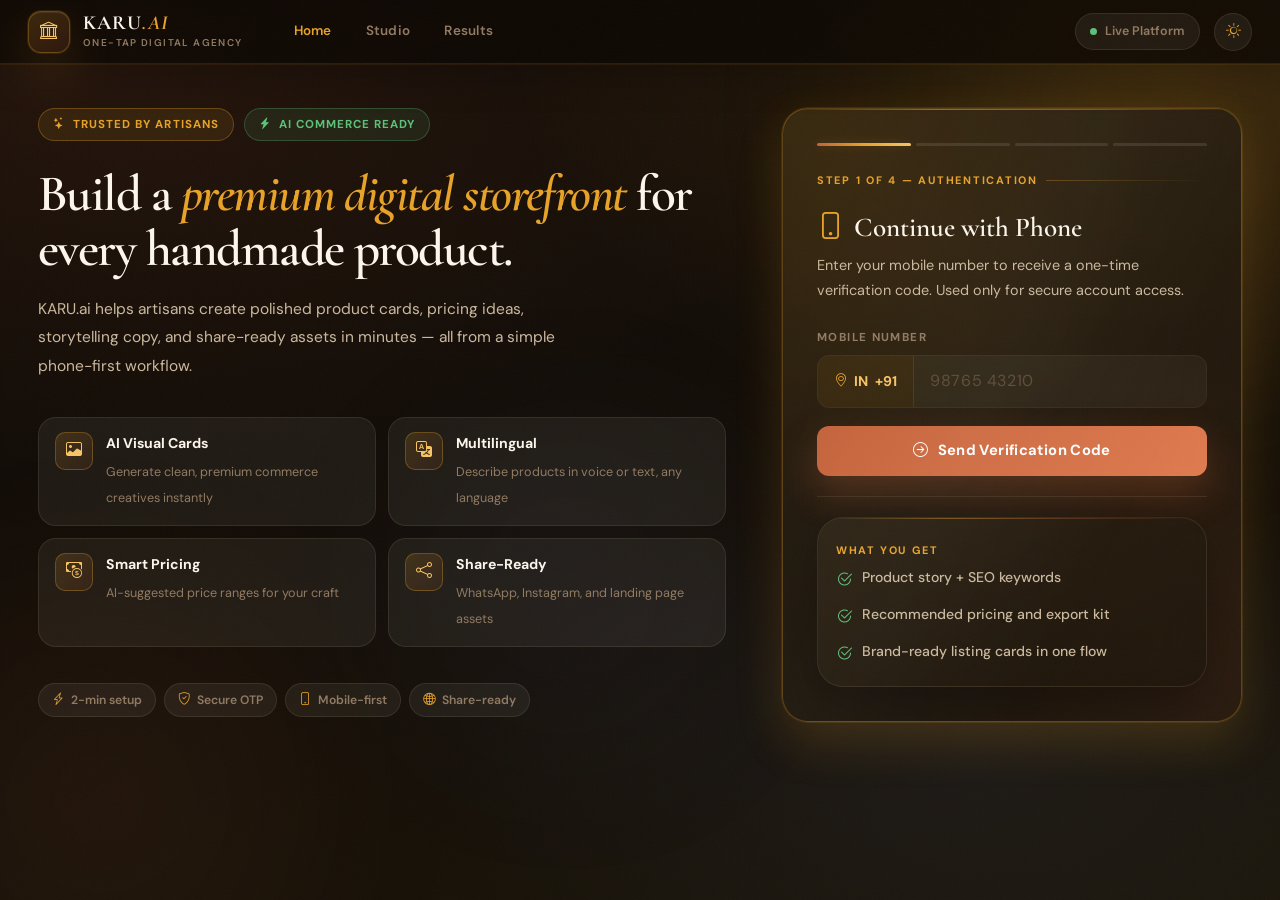
==== commit 57305b68: "Update static site assets" ====
--- a/static/index.html
+++ b/static/index.html
@@ -1,282 +1,255 @@
-<!DOCTYPE html>
-<html lang="en">
+﻿<!DOCTYPE html>
+<html lang="en" data-theme="dark">
 <head>
   <meta charset="UTF-8" />
-  <meta
-    name="viewport"
-    content="width=device-width, initial-scale=1.0, maximum-scale=1.0, viewport-fit=cover"
-  />
-  <title>KARU.ai — One-Tap Digital Agency</title>
+  <meta name="viewport" content="width=device-width, initial-scale=1.0, maximum-scale=1.0, viewport-fit=cover" />
+  <meta name="theme-color" content="#0d0905" />
+  <meta name="description" content="KARU.ai helps artisans launch digital storefronts with AI-generated product listings, pricing insights, and share-ready assets." />
+  <title>KARU.ai — AI Digital Agency for Artisans</title>
+
+  <link rel="icon" type="image/svg+xml" href="/static/favicon.svg" />
 
   <link rel="preconnect" href="https://fonts.googleapis.com" />
   <link rel="preconnect" href="https://fonts.gstatic.com" crossorigin />
-  <link
-    href="https://fonts.googleapis.com/css2?family=Poppins:wght@300;400;500;600;700;800&display=swap"
-    rel="stylesheet"
-  />
-  <link
-    rel="stylesheet"
-    href="https://cdn.jsdelivr.net/npm/bootstrap-icons@1.11.3/font/bootstrap-icons.min.css"
-  />
+  <link href="https://fonts.googleapis.com/css2?family=Cormorant+Garamond:ital,wght@0,300;0,400;0,500;0,600;0,700;1,400;1,600&family=DM+Sans:wght@300;400;500;600;700&family=DM+Mono:wght@400;500&display=swap" rel="stylesheet" />
+  <link rel="stylesheet" href="https://cdn.jsdelivr.net/npm/bootstrap-icons@1.11.3/font/bootstrap-icons.min.css" />
   <link rel="stylesheet" href="/static/styles.css" />
 </head>
 <body>
-  <div class="app-shell">
-    <!-- =========================
-         TOP NAV
-    ========================== -->
+  <div class="ambient" aria-hidden="true">
+    <div class="orb orb-1"></div>
+    <div class="orb orb-2"></div>
+    <div class="orb orb-3"></div>
+  </div>
+  <div class="grid-lines" aria-hidden="true"></div>
+
+  <div class="app">
+    <!-- ─── TOPNAV ──────────────────────────────── -->
     <header class="topnav">
       <div class="topnav-inner">
-        <div class="logo-wrap" aria-label="KARU.ai">
-          <div class="logo-mark">
-            <i class="bi bi-bank"></i>
+        <div class="topnav-left">
+          <a href="#" class="logo-link" aria-label="KARU.ai home">
+            <div class="logo-mark"><i class="bi bi-bank"></i></div>
+            <div>
+              <div class="logo-name">KARU<span>.AI</span></div>
+              <div class="logo-tagline">One-Tap Digital Agency</div>
+            </div>
+          </a>
+          <nav class="nav-links" aria-label="Primary">
+            <button class="nav-btn active" type="button" data-go-screen="screen-welcome">Home</button>
+            <button class="nav-btn" type="button" data-go-screen="screen-dashboard">Studio</button>
+            <button class="nav-btn" type="button" data-go-screen="screen-results">Results</button>
+          </nav>
+        </div>
+        <div class="topnav-right">
+          <div class="status-chip">
+            <div class="status-dot"></div>
+            <span>Live Platform</span>
           </div>
-
-          <div class="logo-text">
-            <div class="logo">KARU<span>.AI</span></div>
-            <div class="logo-sub">One-Tap Digital Agency</div>
-          </div>
-        </div>
-
-        <div class="status" aria-live="polite">
-          <div class="dot"></div>
-          <span>Live Platform</span>
+          <button class="theme-btn" id="theme-toggle" type="button" aria-label="Toggle theme">
+            <i class="bi bi-sun"></i>
+          </button>
         </div>
       </div>
     </header>
 
-    <main class="app-main">
-      <!-- =========================
-           SCREEN 1 — WELCOME
-      ========================== -->
+    <main>
+      <!-- ─── WELCOME ────────────────────────────── -->
       <section class="screen active" id="screen-welcome" aria-labelledby="welcome-title">
-        <div class="auth-shell">
-          <div class="auth-hero">
-            <div class="auth-hero-badge">
-              <i class="bi bi-stars"></i>
-              <span>Trusted onboarding for artisans</span>
-            </div>
-
-            <div class="auth-brand-mark">
-              <i class="bi bi-bank"></i>
-            </div>
-
-            <h1 id="welcome-title">Welcome to KARU.ai</h1>
-            <p>
-              Launch your digital storefront in minutes with AI-powered product cards,
-              brand identity, and instant commerce-ready assets.
+        <div class="welcome-shell">
+          <!-- Left: Hero copy -->
+          <div>
+            <div class="hero-eyebrow">
+              <div class="eyebrow-badge"><i class="bi bi-stars"></i> Trusted by artisans</div>
+              <div class="live-badge"><i class="bi bi-lightning-charge-fill"></i> AI Commerce Ready</div>
+            </div>
+
+            <h1 class="hero-title" id="welcome-title">
+              Build a <em>premium digital storefront</em> for every handmade product.
+            </h1>
+            <p class="hero-body">
+              KARU.ai helps artisans create polished product cards, pricing ideas, storytelling copy, and share-ready assets in minutes — all from a simple phone-first workflow.
             </p>
 
-            <div class="auth-trust-row">
-              <div class="trust-chip">
-                <i class="bi bi-lightning-charge"></i>
-                <span>Fast setup</span>
-              </div>
-              <div class="trust-chip">
-                <i class="bi bi-shield-check"></i>
-                <span>Secure OTP</span>
-              </div>
-              <div class="trust-chip">
-                <i class="bi bi-phone"></i>
-                <span>Mobile-first</span>
-              </div>
+            <div class="hero-features">
+              <div class="hero-feat">
+                <div class="hero-feat-icon"><i class="bi bi-image"></i></div>
+                <div class="hero-feat-text"><strong>AI Visual Cards</strong><span>Generate clean, premium commerce creatives instantly</span></div>
+              </div>
+              <div class="hero-feat">
+                <div class="hero-feat-icon"><i class="bi bi-translate"></i></div>
+                <div class="hero-feat-text"><strong>Multilingual</strong><span>Describe products in voice or text, any language</span></div>
+              </div>
+              <div class="hero-feat">
+                <div class="hero-feat-icon"><i class="bi bi-cash-coin"></i></div>
+                <div class="hero-feat-text"><strong>Smart Pricing</strong><span>AI-suggested price ranges for your craft</span></div>
+              </div>
+              <div class="hero-feat">
+                <div class="hero-feat-icon"><i class="bi bi-share"></i></div>
+                <div class="hero-feat-text"><strong>Share-Ready</strong><span>WhatsApp, Instagram, and landing page assets</span></div>
+              </div>
+            </div>
+
+            <div class="trust-pills">
+              <div class="trust-pill"><i class="bi bi-lightning-charge"></i><span>2-min setup</span></div>
+              <div class="trust-pill"><i class="bi bi-shield-check"></i><span>Secure OTP</span></div>
+              <div class="trust-pill"><i class="bi bi-phone"></i><span>Mobile-first</span></div>
+              <div class="trust-pill"><i class="bi bi-globe2"></i><span>Share-ready</span></div>
             </div>
           </div>
 
-          <div class="auth-card auth-card-premium">
-            <div class="auth-card-topline">Step 1 of 4</div>
-
-            <h2 class="auth-title">
-              <span class="icon icon-green">
-                <i class="bi bi-phone"></i>
-              </span>
-              Continue with Phone
-            </h2>
-
-            <p class="auth-subtitle">
-              Enter your mobile number to receive a one-time verification code.
-            </p>
-
-            <div class="form-group">
-              <label for="inp-phone">Mobile Number</label>
-
-              <div class="phone-field">
-                <div class="phone-country">
-                  <i class="bi bi-geo-alt"></i>
-                  <span>IN</span>
-                  <strong>+91</strong>
-                </div>
-
-                <input
-                  type="tel"
-                  id="inp-phone"
-                  class="phone-input"
-                  placeholder="98765 43210"
-                  inputmode="numeric"
-                  autocomplete="tel-national"
-                />
-              </div>
-
-              <small>Your number is used only for account verification.</small>
-            </div>
-
-            <button class="btn btn-primary btn-auth" type="button" id="btn-register">
-              <i class="bi bi-arrow-right-circle"></i>
-              <span>Send Verification Code</span>
-            </button>
-
-            <div class="auth-footer-note">
-              <i class="bi bi-shield-lock"></i>
-              <span>Encrypted verification flow for secure login</span>
+          <!-- Right: Auth card -->
+          <div>
+            <div class="gold-card auth-card">
+              <div class="steps-bar">
+                <div class="step-seg active"></div>
+                <div class="step-seg"></div>
+                <div class="step-seg"></div>
+                <div class="step-seg"></div>
+              </div>
+              <div class="auth-card-label">Step 1 of 4 — Authentication</div>
+
+              <h2 class="auth-h2">
+                <span class="icon"><i class="bi bi-phone"></i></span>
+                Continue with Phone
+              </h2>
+              <p class="auth-sub">Enter your mobile number to receive a one-time verification code. Used only for secure account access.</p>
+
+              <div class="form-group">
+                <label class="form-label" for="inp-phone">Mobile Number</label>
+                <div class="phone-field">
+                  <div class="phone-prefix"><i class="bi bi-geo-alt"></i> IN <strong>+91</strong></div>
+                  <input type="tel" id="inp-phone" placeholder="98765 43210" inputmode="numeric" autocomplete="tel-national" />
+                </div>
+              </div>
+
+              <button class="btn btn-primary" type="button" id="btn-register">
+                <i class="bi bi-arrow-right-circle"></i>
+                Send Verification Code
+              </button>
+
+              <div class="divider"></div>
+              <div class="welcome-preview glass-card">
+                <div class="card-eyebrow">What you get</div>
+                <div class="welcome-preview-list">
+                  <div><i class="bi bi-check2-circle"></i><span>Product story + SEO keywords</span></div>
+                  <div><i class="bi bi-check2-circle"></i><span>Recommended pricing and export kit</span></div>
+                  <div><i class="bi bi-check2-circle"></i><span>Brand-ready listing cards in one flow</span></div>
+                </div>
+              </div>
             </div>
           </div>
         </div>
-
-        <div class="steps auth-steps" aria-label="Progress">
-          <div class="step-dot active"></div>
-          <div class="step-dot"></div>
-          <div class="step-dot"></div>
-          <div class="step-dot"></div>
+      </section>
+
+      <!-- ─── OTP ───────────────────────────────── -->
+      <section class="screen" id="screen-otp" aria-labelledby="otp-title">
+        <div class="auth-shell">
+          <div class="gold-card auth-card">
+            <div class="steps-bar">
+              <div class="step-seg done"></div>
+              <div class="step-seg active"></div>
+              <div class="step-seg"></div>
+              <div class="step-seg"></div>
+            </div>
+            <div class="auth-card-label">Step 2 of 4 — Verification</div>
+
+            <h2 class="auth-h2" id="otp-title">
+              <span class="icon"><i class="bi bi-shield-lock"></i></span>
+              Verify Your Number
+            </h2>
+            <p class="auth-sub">We sent a 6-digit code to <strong id="otp-phone"></strong></p>
+
+            <div class="form-group">
+              <label class="form-label">Enter OTP Code</label>
+              <div class="otp-grid" id="otp-boxes" aria-label="Enter OTP">
+                <input type="text" maxlength="1" class="otp-digit" inputmode="numeric" />
+                <input type="text" maxlength="1" class="otp-digit" inputmode="numeric" />
+                <input type="text" maxlength="1" class="otp-digit" inputmode="numeric" />
+                <input type="text" maxlength="1" class="otp-digit" inputmode="numeric" />
+                <input type="text" maxlength="1" class="otp-digit" inputmode="numeric" />
+                <input type="text" maxlength="1" class="otp-digit" inputmode="numeric" />
+              </div>
+              <input type="hidden" id="inp-otp" />
+            </div>
+
+            <div class="otp-meta">
+              <span><i class="bi bi-clock-history"></i> Code expires in 5:00</span>
+              <button type="button" id="btn-resend-otp">Resend code</button>
+            </div>
+
+            <button class="btn btn-primary" type="button" id="btn-verify">
+              <i class="bi bi-patch-check"></i>
+              Verify &amp; Continue
+            </button>
+
+            <p class="form-hint" style="margin-top: 16px; text-align: center;"><i class="bi bi-info-circle"></i> For demo, enter any 6 digits</p>
+          </div>
         </div>
       </section>
 
-      <!-- =========================
-           SCREEN 2 — OTP
-      ========================== -->
-      <section class="screen" id="screen-otp" aria-labelledby="otp-title">
-        <div class="auth-shell">
-          <div class="auth-card auth-card-premium otp-card">
-            <div class="auth-card-topline">Step 2 of 4</div>
-
-            <h2 class="auth-title" id="otp-title">
-              <span class="icon icon-orange">
-                <i class="bi bi-shield-lock"></i>
-              </span>
-              Verify Your Number
-            </h2>
-
-            <p class="auth-subtitle">
-              We sent a 6-digit verification code to
-              <strong id="otp-phone"></strong>
-            </p>
-
-            <div class="otp-boxes" id="otp-boxes" aria-label="Enter OTP">
-              <input type="text" maxlength="1" class="otp-digit" />
-              <input type="text" maxlength="1" class="otp-digit" />
-              <input type="text" maxlength="1" class="otp-digit" />
-              <input type="text" maxlength="1" class="otp-digit" />
-              <input type="text" maxlength="1" class="otp-digit" />
-              <input type="text" maxlength="1" class="otp-digit" />
-            </div>
-
-            <input type="hidden" id="inp-otp" />
-
-            <div class="otp-meta">
-              <span><i class="bi bi-clock-history"></i> Code expires soon</span>
-              <button type="button" class="link-btn" id="btn-resend-otp">Resend code</button>
-            </div>
-
-            <button class="btn btn-primary btn-auth" type="button" id="btn-verify">
-              <i class="bi bi-patch-check"></i>
-              <span>Verify & Continue</span>
-            </button>
-
-            <div class="auth-footer-note">
-              <i class="bi bi-info-circle"></i>
-              <span>For demo, enter any 6 digits</span>
-            </div>
-          </div>
-        </div>
-
-        <div class="steps auth-steps" aria-label="Progress">
-          <div class="step-dot done"></div>
-          <div class="step-dot active"></div>
-          <div class="step-dot"></div>
-          <div class="step-dot"></div>
-        </div>
-      </section>
-
-      <!-- =========================
-           SCREEN 3 — PROFILE
-      ========================== -->
+      <!-- ─── PROFILE ───────────────────────────── -->
       <section class="screen" id="screen-profile" aria-labelledby="profile-title">
-        <div class="profile-setup-shell">
-          <aside class="profile-side-card">
-            <div class="profile-side-icon">
-              <i class="bi bi-person-badge"></i>
-            </div>
-
-            <h3>Create Your Artisan Identity</h3>
-            <p>
-              Add your details, choose your craft category, and upload a profile photo
-              to make your storefront feel real and trustworthy.
-            </p>
-
-            <div class="profile-side-points">
-              <div><i class="bi bi-check2-circle"></i><span>Personal brand identity</span></div>
-              <div><i class="bi bi-check2-circle"></i><span>Professional storefront feel</span></div>
-              <div><i class="bi bi-check2-circle"></i><span>Better buyer trust</span></div>
+        <div class="profile-shell">
+          <!-- Aside -->
+          <aside>
+            <div class="glass-card profile-aside">
+              <div class="profile-aside-icon"><i class="bi bi-person-badge"></i></div>
+              <h3>Create Your Artisan Identity</h3>
+              <p>Add your details, choose your craft, and upload a photo to make your storefront feel trusted, human, and premium.</p>
+              <div class="profile-aside-points">
+                <div><i class="bi bi-check2-circle"></i><span>Personal brand identity</span></div>
+                <div><i class="bi bi-check2-circle"></i><span>Professional storefront feel</span></div>
+                <div><i class="bi bi-check2-circle"></i><span>Better buyer trust</span></div>
+                <div><i class="bi bi-check2-circle"></i><span>Commerce-ready profile</span></div>
+              </div>
             </div>
           </aside>
 
-          <div class="card profile-form-card">
-            <div class="auth-card-topline">Step 3 of 4</div>
-
-            <h2 id="profile-title">
-              <span class="icon icon-blue">
-                <i class="bi bi-person"></i>
-              </span>
-              Your Profile
-            </h2>
-
-            <div class="profile-photo-block">
-              <div class="profile-photo-preview-wrap">
-                <img
-                  id="profile-photo-preview"
-                  class="profile-photo-preview hidden"
-                  alt="Profile preview"
-                />
-                <div id="profile-photo-placeholder" class="profile-photo-placeholder">
-                  <i class="bi bi-person-circle"></i>
-                </div>
-              </div>
-
-              <div class="profile-photo-content">
-                <h4>Add Profile Photo</h4>
-                <p>This photo will appear on your artisan dashboard and brand identity.</p>
-
-                <div class="profile-photo-actions">
-                  <label for="inp-profile-photo" class="btn btn-outline btn-sm profile-upload-btn">
-                    <i class="bi bi-upload"></i>
-                    <span>Upload Photo</span>
-                  </label>
-
-                  <input
-                    type="file"
-                    id="inp-profile-photo"
-                    accept="image/*"
-                    hidden
-                  />
-                </div>
-              </div>
-            </div>
-
-            <div class="profile-grid">
+          <!-- Form -->
+          <div class="gold-card profile-form">
+            <div class="steps-bar">
+              <div class="step-seg done"></div>
+              <div class="step-seg done"></div>
+              <div class="step-seg active"></div>
+              <div class="step-seg"></div>
+            </div>
+            <div class="auth-card-label">Step 3 of 4 — Profile Setup</div>
+
+            <h2 id="profile-title"><i class="bi bi-person"></i> Your Profile</h2>
+            <p class="auth-sub" style="margin-bottom: 24px;">Fill in your details to personalise your artisan storefront.</p>
+
+            <!-- Photo upload -->
+            <div class="photo-block">
+              <div class="photo-preview-wrap">
+                <img id="profile-photo-preview" class="photo-preview hidden" alt="Profile preview" />
+                <div id="profile-photo-placeholder" class="photo-placeholder"><i class="bi bi-person-circle"></i></div>
+              </div>
+              <div class="photo-content">
+                <h4>Profile Photo</h4>
+                <p>Appears on your artisan dashboard and brand identity.</p>
+                <label for="inp-profile-photo" class="photo-upload-label">
+                  <i class="bi bi-upload"></i> Upload Photo
+                </label>
+                <input type="file" id="inp-profile-photo" accept="image/*" hidden />
+              </div>
+            </div>
+
+            <div class="form-grid-2">
               <div class="form-group">
-                <label for="inp-name">Name / नाम</label>
+                <label class="form-label" for="inp-name">Name / नाम</label>
                 <input type="text" id="inp-name" placeholder="Ramesh Kumar" />
               </div>
-
               <div class="form-group">
-                <label for="inp-district">District / जिला</label>
+                <label class="form-label" for="inp-district">District / जिला</label>
                 <input type="text" id="inp-district" placeholder="Bhagalpur" />
               </div>
             </div>
 
             <div class="form-group">
-              <label for="inp-state">State / राज्य</label>
+              <label class="form-label" for="inp-state">State / राज्य</label>
               <select id="inp-state">
-                <option value="">Select state</option>
+                <option value="">Select your state</option>
                 <option>Andhra Pradesh</option>
                 <option>Arunachal Pradesh</option>
                 <option>Assam</option>
@@ -286,7 +259,7 @@
                 <option>Gujarat</option>
                 <option>Haryana</option>
                 <option>Himachal Pradesh</option>
-                <option>Jammu & Kashmir</option>
+                <option>Jammu &amp; Kashmir</option>
                 <option>Jharkhand</option>
                 <option>Karnataka</option>
                 <option>Kerala</option>
@@ -311,774 +284,465 @@
             </div>
 
             <div class="form-group">
-              <label>Craft Type / शिल्प</label>
-
-              <div class="chips chips-elevated" id="craft-chips">
-                <button class="chip" type="button" data-val="textiles">
-                  <i class="bi bi-scissors"></i>
-                  <span>Textiles</span>
-                </button>
-
-                <button class="chip" type="button" data-val="pottery">
-                  <i class="bi bi-bank"></i>
-                  <span>Pottery</span>
-                </button>
-
-                <button class="chip" type="button" data-val="jewelry">
-                  <i class="bi bi-gem"></i>
-                  <span>Jewelry</span>
-                </button>
-
-                <button class="chip" type="button" data-val="woodwork">
-                  <i class="bi bi-tree"></i>
-                  <span>Woodwork</span>
-                </button>
-
-                <button class="chip" type="button" data-val="metalwork">
-                  <i class="bi bi-wrench-adjustable-circle"></i>
-                  <span>Metalwork</span>
-                </button>
-
-                <button class="chip" type="button" data-val="leather">
-                  <i class="bi bi-handbag"></i>
-                  <span>Leather</span>
-                </button>
-
-                <button class="chip" type="button" data-val="paintings">
-                  <i class="bi bi-palette"></i>
-                  <span>Paintings</span>
-                </button>
-
-                <button class="chip" type="button" data-val="generic">
-                  <i class="bi bi-grid"></i>
-                  <span>Other</span>
-                </button>
-              </div>
-            </div>
-
-            <div class="form-group">
-              <label for="inp-upi">UPI ID (optional)</label>
-              <input type="text" id="inp-upi" placeholder="9876543210@upi" />
-            </div>
-
-            <button class="btn btn-gold btn-auth" type="button" id="btn-create-profile">
+              <label class="form-label">Craft Type / शिल्प</label>
+              <div class="chips" id="craft-chips">
+                <button class="chip" type="button" data-val="textiles"><i class="bi bi-scissors"></i> Textiles</button>
+                <button class="chip" type="button" data-val="pottery"><i class="bi bi-bank"></i> Pottery</button>
+                <button class="chip" type="button" data-val="jewelry"><i class="bi bi-gem"></i> Jewelry</button>
+                <button class="chip" type="button" data-val="woodwork"><i class="bi bi-tree"></i> Woodwork</button>
+                <button class="chip" type="button" data-val="metalwork"><i class="bi bi-wrench-adjustable-circle"></i> Metalwork</button>
+                <button class="chip" type="button" data-val="leather"><i class="bi bi-handbag"></i> Leather</button>
+                <button class="chip" type="button" data-val="paintings"><i class="bi bi-palette"></i> Paintings</button>
+                <button class="chip" type="button" data-val="generic"><i class="bi bi-grid"></i> Other</button>
+              </div>
+            </div>
+
+            <div class="form-grid-2">
+              <div class="form-group">
+                <label class="form-label" for="inp-upi">UPI ID (optional)</label>
+                <input type="text" id="inp-upi" placeholder="9876543210@upi" />
+              </div>
+              <div class="form-group">
+                <label class="form-label" for="inp-language">Preferred Language</label>
+                <select id="inp-language">
+                  <option value="hi">हिन्दी (Hindi)</option>
+                  <option value="en">English</option>
+                  <option value="bn">বাংলা (Bengali)</option>
+                  <option value="ta">தமிழ் (Tamil)</option>
+                  <option value="te">తెలుగు (Telugu)</option>
+                  <option value="mr">मराठी (Marathi)</option>
+                </select>
+              </div>
+            </div>
+
+            <button class="btn btn-primary" type="button" id="btn-create-profile">
               <i class="bi bi-person-check"></i>
-              <span>Create Profile</span>
+              Create Profile &amp; Enter Studio
             </button>
           </div>
         </div>
-
-        <div class="steps auth-steps" aria-label="Progress">
-          <div class="step-dot done"></div>
-          <div class="step-dot done"></div>
-          <div class="step-dot active"></div>
-          <div class="step-dot"></div>
+      </section>
+
+      <!-- ─── DASHBOARD ─────────────────────────── -->
+      <section class="screen dashboard-screen" id="screen-dashboard" aria-labelledby="dashboard-greeting">
+        <div class="dashboard-shell">
+
+          <!-- Hero -->
+          <div class="dash-hero glass-card">
+            <div class="dash-hero-glow dash-hero-glow-1"></div>
+            <div class="dash-hero-glow dash-hero-glow-2"></div>
+            <div class="dash-hero-inner">
+              <div class="dash-hero-copy">
+                <div class="dash-hero-badge"><i class="bi bi-stars"></i> AI Studio Active</div>
+                <h1 id="dashboard-greeting">Good Evening, Artisan</h1>
+                <p class="dash-hero-desc">Your AI-powered digital agency — generate listings, pricing insights, and share-ready assets in minutes.</p>
+                <div class="dash-hero-tags">
+                  <span class="dash-hero-tag"><i class="bi bi-lightning-charge"></i> Fast workflow</span>
+                  <span class="dash-hero-tag"><i class="bi bi-shield-check"></i> Smart generation</span>
+                  <span class="dash-hero-tag"><i class="bi bi-palette"></i> Premium visuals</span>
+                </div>
+              </div>
+              <div class="dash-hero-stats">
+                <div class="dash-hero-stat highlight">
+                  <strong id="hero-stat-listings">0</strong>
+                  <span>Listings</span>
+                </div>
+                <div class="dash-hero-stat">
+                  <strong id="hero-stat-profile">0%</strong>
+                  <span>Profile</span>
+                </div>
+                <div class="dash-hero-stat">
+                  <strong>Live</strong>
+                  <span>Studio</span>
+                </div>
+                <div class="dash-hero-stat">
+                  <strong id="hero-stat-streak">0</strong>
+                  <span>Streak</span>
+                </div>
+              </div>
+            </div>
+          </div>
+
+          <!-- 3-col grid -->
+          <div class="dash-grid">
+            <!-- Left panel -->
+            <div class="dash-panel">
+              <!-- Artisan Identity -->
+              <div class="glass-card dash-card">
+                <div class="card-eyebrow">Artisan Identity</div>
+                <div class="artisan-top">
+                  <div id="dash-avatar-wrap">
+                    <div class="artisan-avatar-placeholder" id="dash-monogram-placeholder">A</div>
+                    <img id="dash-monogram" class="artisan-avatar hidden" src="" alt="Artisan" />
+                  </div>
+                  <div class="artisan-meta">
+                    <h2 id="dash-name">Artisan Name</h2>
+                    <p class="artisan-location" id="dash-location">District, State</p>
+                    <div class="artisan-badge"><i class="bi bi-award"></i> <span id="dash-badge">New Artisan</span></div>
+                  </div>
+                </div>
+
+                <div class="progress-row">
+                  <span>Profile Completion</span>
+                  <strong><span id="dash-percent">0</span>%</strong>
+                </div>
+                <div class="progress-bar"><div class="progress-fill" id="dash-progress" style="width: 0%"></div></div>
+
+                <div class="stats-3">
+                  <div class="stat-box"><strong id="stat-listings">0</strong><span>Listings</span></div>
+                  <div class="stat-box"><strong id="stat-drafts">0</strong><span>Drafts</span></div>
+                  <div class="stat-box"><strong id="stat-shares">0</strong><span>Shares</span></div>
+                </div>
+
+                <div class="card-eyebrow">Achievements</div>
+                <div class="achieve-pills">
+                  <span class="achieve-pill"><i class="bi bi-award"></i> New Artisan</span>
+                  <span class="achieve-pill"><i class="bi bi-lightning-charge"></i> AI Ready</span>
+                  <span class="achieve-pill"><i class="bi bi-brush"></i> Creative</span>
+                  <span class="achieve-pill"><i class="bi bi-globe2"></i> Multilingual</span>
+                </div>
+              </div>
+
+              <!-- Quick Actions -->
+              <div class="glass-card dash-card">
+                <div class="card-eyebrow">Quick Actions</div>
+                <div class="card-h3">Shortcuts</div>
+                <div class="quick-actions">
+                  <button class="quick-action-btn" type="button"><i class="bi bi-file-earmark-plus"></i><span>New Draft</span></button>
+                  <button class="quick-action-btn" type="button"><i class="bi bi-grid-3x3-gap"></i><span>Templates</span></button>
+                  <button class="quick-action-btn" type="button"><i class="bi bi-bar-chart-line"></i><span>Insights</span></button>
+                  <button class="quick-action-btn" type="button"><i class="bi bi-share"></i><span>Share</span></button>
+                </div>
+              </div>
+            </div>
+
+            <!-- Center panel -->
+            <div class="dash-panel">
+              <!-- Studio card -->
+              <div class="glass-card dash-card">
+                <div class="studio-header">
+                  <div>
+                    <div class="card-eyebrow">AI Product Studio</div>
+                    <h2 style="font-family: var(--font-display); font-size: 26px; font-weight: 600; margin-bottom: 6px;">Create New Listing</h2>
+                    <p style="font-size: 13px; color: var(--text-2);">Upload product photos, describe the craft, and let KARU.ai generate premium commerce-ready cards.</p>
+                  </div>
+                  <div class="studio-live-pill"><i class="bi bi-magic"></i> Smart Generate</div>
+                </div>
+
+                <div class="studio-helpers">
+                  <div class="studio-helper"><i class="bi bi-camera"></i><span>1–5 product photos</span></div>
+                  <div class="studio-helper"><i class="bi bi-mic"></i><span>Voice supported</span></div>
+                  <div class="studio-helper"><i class="bi bi-translate"></i><span>Hindi + English</span></div>
+                </div>
+
+                <!-- Upload zone -->
+                <div class="upload-zone" id="upload-trigger" role="button" tabindex="0" aria-label="Upload product photos">
+                  <i class="bi bi-cloud-arrow-up upload-icon"></i>
+                  <h3>Upload Product Photos</h3>
+                  <p>Add 1–5 images for better product storytelling</p>
+                  <div class="upload-hint-pills">
+                    <span class="upload-hint-pill">Front View</span>
+                    <span class="upload-hint-pill">Side Angle</span>
+                    <span class="upload-hint-pill">Close-up</span>
+                    <span class="upload-hint-pill">Texture Shot</span>
+                  </div>
+                  <input type="file" id="inp-photos" accept="image/*" multiple hidden />
+                </div>
+                <div class="photo-preview-strip" id="photo-preview"></div>
+
+                <!-- Description -->
+                <div class="form-group">
+                  <label class="form-label" for="inp-voice">Describe your product / उत्पाद का विवरण</label>
+                  <div class="voice-wrap">
+                    <textarea id="inp-voice" placeholder="Example: Handmade clay diya with traditional design, मिट्टी से बना handmade diya, festive use, warm earthy finish..."></textarea>
+                    <button class="btn-mic" id="btn-mic" type="button" title="Speak">
+                      <i class="bi bi-mic-fill"></i>
+                    </button>
+                  </div>
+                  <div class="voice-lang-row" id="voice-lang-row">
+                    <button class="voice-lang-btn active" type="button" data-lang="hi-IN">हिन्दी</button>
+                    <button class="voice-lang-btn" type="button" data-lang="en-IN">English</button>
+                    <button class="voice-lang-btn" type="button" data-lang="bn-IN">বাংলা</button>
+                    <button class="voice-lang-btn" type="button" data-lang="ta-IN">தமிழ்</button>
+                  </div>
+                </div>
+
+                <!-- Type + Card count -->
+                <div class="form-grid-2">
+                  <div class="form-group">
+                    <label class="form-label" for="inp-prodtype">Product Type</label>
+                    <input type="text" id="inp-prodtype" placeholder="e.g. Handmade Clay Vase" />
+                  </div>
+                  <div class="form-group">
+                    <label class="form-label">Card Output Style</label>
+                    <div class="card-count-row" id="card-count-row">
+                      <button type="button" data-count="3" class="card-count-btn active"><strong>3</strong><span>Quick</span></button>
+                      <button type="button" data-count="4" class="card-count-btn"><strong>4</strong><span>Standard</span></button>
+                      <button type="button" data-count="5" class="card-count-btn"><strong>5</strong><span>Full</span></button>
+                    </div>
+                  </div>
+                </div>
+
+                <!-- Advanced -->
+                <div class="form-grid-2">
+                  <div class="form-group">
+                    <label class="form-label" for="inp-story-tone">Story Tone</label>
+                    <select id="inp-story-tone">
+                      <option value="premium">Premium</option>
+                      <option value="heritage">Heritage</option>
+                      <option value="minimal">Minimal</option>
+                      <option value="festival">Festival</option>
+                    </select>
+                  </div>
+                  <div class="form-group">
+                    <label class="form-label" for="inp-platform-focus">Platform Focus</label>
+                    <select id="inp-platform-focus">
+                      <option value="whatsapp">WhatsApp Catalog</option>
+                      <option value="instagram">Instagram</option>
+                      <option value="marketplace">Marketplace</option>
+                      <option value="landing">Landing Page</option>
+                    </select>
+                  </div>
+                </div>
+
+                <button class="btn btn-primary" type="button" id="btn-generate" style="margin-top: 4px;">
+                  <i class="bi bi-stars"></i>
+                  Generate Smart Listing
+                </button>
+              </div>
+
+              <!-- Recent creations -->
+              <div class="glass-card dash-card" id="past-products" style="display: none;">
+                <div class="card-eyebrow">Recent Creations</div>
+                <div class="card-h3">Your Product Listings</div>
+                <div id="past-products-list"></div>
+              </div>
+            </div>
+
+            <!-- Right panel -->
+            <div class="dash-panel">
+              <!-- AI Assistant -->
+              <div class="glass-card dash-card">
+                <div class="section-row">
+                  <div>
+                    <div class="card-eyebrow">AI Assistant</div>
+                    <div class="card-h3" style="margin-bottom: 0;">Smart Suggestions</div>
+                  </div>
+                  <div class="section-row-icon"><i class="bi bi-stars"></i></div>
+                </div>
+                <div class="assistant-tips" id="assistant-suggestions">
+                  <div class="assistant-tip">
+                    <i class="bi bi-check2-circle"></i>
+                    <div><strong>Add a close-up image</strong><p>Texture shots improve listing quality and buyer trust significantly.</p></div>
+                  </div>
+                  <div class="assistant-tip">
+                    <i class="bi bi-translate"></i>
+                    <div><strong>Multilingual ready</strong><p>Your workflow supports Hindi and English-friendly product copy.</p></div>
+                  </div>
+                  <div class="assistant-tip">
+                    <i class="bi bi-grid-1x2"></i>
+                    <div><strong>Best format: Standard</strong><p>4-card output balances speed, detail, and elegant storytelling.</p></div>
+                  </div>
+                </div>
+              </div>
+
+              <!-- Quality Score -->
+              <div class="glass-card dash-card">
+                <div class="card-eyebrow">Quality Overview</div>
+                <div class="quality-wrap">
+                  <div class="quality-circle" id="quality-circle" style="--pct: 86;">
+                    <div class="quality-circle-inner">
+                      <strong id="quality-score-number">86</strong>
+                      <span>/100</span>
+                    </div>
+                  </div>
+                  <div class="quality-label">
+                    <h4>Studio Quality Score</h4>
+                    <p>Better images and descriptions improve the output quality.</p>
+                  </div>
+                </div>
+                <div class="quality-checks">
+                  <div class="quality-check"><i class="bi bi-check-circle"></i><span>Photo count</span></div>
+                  <div class="quality-check"><i class="bi bi-check-circle"></i><span>Description strength</span></div>
+                  <div class="quality-check"><i class="bi bi-check-circle"></i><span>Craft clarity</span></div>
+                </div>
+              </div>
+
+              <!-- Suggested Modes -->
+              <div class="glass-card dash-card">
+                <div class="card-eyebrow">Suggested Modes</div>
+                <div class="template-pills-wrap">
+                  <span class="template-pill">Traditional</span>
+                  <span class="template-pill">Luxury</span>
+                  <span class="template-pill">Minimal</span>
+                  <span class="template-pill">Festival</span>
+                  <span class="template-pill">Heritage</span>
+                </div>
+              </div>
+            </div>
+          </div>
         </div>
       </section>
 
-      <!-- =========================
-           SCREEN 4 — DASHBOARD
-      ========================== -->
-      <section class="screen dashboard-screen" id="screen-dashboard" aria-labelledby="dashboard-greeting">
-        <section class="dashboard-hero">
-          <div class="dashboard-hero-glow dashboard-hero-glow-one"></div>
-          <div class="dashboard-hero-glow dashboard-hero-glow-two"></div>
-
-          <div class="dashboard-hero-content">
-            <div class="dashboard-hero-left">
-              <div class="dashboard-hero-badge">
-                <i class="bi bi-stars"></i>
-                <span>AI Studio Active</span>
-              </div>
-
-              <h1 id="dashboard-greeting">Good Evening, Artisan</h1>
-
-              <p class="dashboard-hero-desc">
-                Craft your next product story with AI. Upload once, generate premium
-                product listings in seconds, and grow your artisan identity with a
-                storefront that feels modern, beautiful, and trustworthy.
-              </p>
-
-              <div class="dashboard-hero-quick-tags">
-                <span><i class="bi bi-lightning-charge"></i> Fast workflow</span>
-                <span><i class="bi bi-shield-check"></i> Smart generation</span>
-                <span><i class="bi bi-palette"></i> Premium visuals</span>
-              </div>
-            </div>
-
-            <div class="dashboard-hero-right">
-              <div class="hero-mini-stat hero-mini-stat-highlight">
-                <strong id="hero-stat-listings">0</strong>
-                <span>Total Listings</span>
-              </div>
-
-              <div class="hero-mini-stat">
-                <strong id="hero-stat-profile">0%</strong>
-                <span>Profile Ready</span>
-              </div>
-
-              <div class="hero-mini-stat">
-                <strong>Live</strong>
-                <span>Studio Mode</span>
-              </div>
-
-              <div class="hero-mini-stat">
-                <strong id="hero-stat-streak">0</strong>
-                <span>Creative Streak</span>
-              </div>
+      <!-- ─── RESULTS ────────────────────────────── -->
+      <section class="screen results-screen" id="screen-results" aria-labelledby="results-title">
+        <!-- Hero -->
+        <div class="results-hero">
+          <div class="results-hero-inner">
+            <div>
+              <div class="results-success-badge"><i class="bi bi-stars"></i> AI Listing Generated Successfully</div>
+              <h1 id="results-title">Listing Ready!</h1>
+              <p>Your professional e-commerce assets are ready. Review cards, pricing, SEO keywords, and heritage story before sharing.</p>
+              <div class="results-meta-pills">
+                <div class="results-meta-pill"><i class="bi bi-images"></i><span id="results-card-count">0 Cards</span></div>
+                <div class="results-meta-pill"><i class="bi bi-clock-history"></i><span><strong id="result-time">0</strong>s generation time</span></div>
+                <div class="results-meta-pill"><i class="bi bi-patch-check"></i><span>Ready to share</span></div>
+              </div>
+            </div>
+            <div class="results-summary">
+              <div class="results-summary-stat"><strong id="result-price-main">₹0</strong><span>Recommended Price</span></div>
+              <div class="results-summary-stat"><strong id="result-keyword-count">0</strong><span>SEO Keywords</span></div>
+              <div class="results-summary-stat"><strong id="result-feature-count">0</strong><span>Key Features</span></div>
             </div>
           </div>
-        </section>
-
-        <section class="dashboard-grid">
-          <!-- LEFT -->
-          <aside class="dashboard-panel dashboard-left">
-            <div class="dashboard-card artisan-card">
-              <div class="section-mini-title">Artisan Identity</div>
-
-              <div class="artisan-top">
-                <div class="artisan-avatar-wrap">
-                  <div class="avatar-ring"></div>
-                  <img
-                    id="dash-monogram"
-                    class="monogram-display dashboard-avatar"
-                    src=""
-                    alt="Artisan Profile"
-                  />
-                </div>
-
-                <div class="artisan-meta">
-                  <h2 id="dash-name">Artisan Name</h2>
-                  <p class="card-subtle artisan-location" id="dash-location">District, State</p>
-
-                  <div class="badge-wrap dashboard-badge-wrap">
-                    <span class="badge badge-gold" id="dash-badge">New Artisan</span>
-                  </div>
-                </div>
-              </div>
-
-              <div class="dashboard-progress-block">
-                <div class="progress-label-row">
-                  <span>Profile Completion</span>
-                  <strong><span id="dash-percent">0</span>%</strong>
-                </div>
-
-                <div class="progress-bar dashboard-progress">
-                  <div class="fill" id="dash-progress" style="width: 0%"></div>
-                </div>
-              </div>
-
-              <div class="dashboard-stats-grid">
-                <div class="dashboard-stat-card">
-                  <strong id="stat-listings">0</strong>
-                  <span>Listings</span>
-                </div>
-
-                <div class="dashboard-stat-card">
-                  <strong id="stat-drafts">0</strong>
-                  <span>Drafts</span>
-                </div>
-
-                <div class="dashboard-stat-card">
-                  <strong id="stat-shares">0</strong>
-                  <span>Shares</span>
-                </div>
-              </div>
-
-              <div class="achievement-block">
-                <div class="section-mini-title">Achievements</div>
-
-                <div class="achievement-list">
-                  <span class="achievement-pill">
-                    <i class="bi bi-award"></i>
-                    New Artisan
-                  </span>
-                  <span class="achievement-pill">
-                    <i class="bi bi-lightning-charge"></i>
-                    AI Ready
-                  </span>
-                  <span class="achievement-pill">
-                    <i class="bi bi-brush"></i>
-                    Creative Studio
-                  </span>
-                  <span class="achievement-pill">
-                    <i class="bi bi-globe2"></i>
-                    Multilingual
-                  </span>
-                </div>
-              </div>
-            </div>
-
-            <div class="dashboard-card quick-actions-card">
-              <div class="section-row">
-                <div>
-                  <div class="section-mini-title">Quick Actions</div>
-                  <h3>Shortcuts</h3>
-                </div>
-              </div>
-
-              <div class="quick-actions-list">
-                <button class="quick-action-btn" type="button">
-                  <i class="bi bi-file-earmark-plus"></i>
-                  <span>New Draft</span>
-                </button>
-
-                <button class="quick-action-btn" type="button">
-                  <i class="bi bi-grid-3x3-gap"></i>
-                  <span>Templates</span>
-                </button>
-
-                <button class="quick-action-btn" type="button">
-                  <i class="bi bi-bar-chart-line"></i>
-                  <span>Insights</span>
-                </button>
-
-                <button class="quick-action-btn" type="button">
-                  <i class="bi bi-share"></i>
-                  <span>Share Center</span>
-                </button>
-              </div>
-            </div>
-          </aside>
-
-          <!-- CENTER -->
-          <main class="dashboard-panel dashboard-center">
-            <div class="dashboard-card upload-studio-card">
-              <div class="studio-header">
-                <div>
-                  <div class="section-mini-title">AI Product Studio</div>
-                  <h2 class="studio-title">Create New Listing</h2>
-                  <p class="card-subtle">
-                    Upload product photos, describe the craft, select your preferred
-                    output style, and let KARU.AI generate elegant commerce-ready cards.
-                  </p>
-                </div>
-
-                <div class="studio-live-pill">
-                  <i class="bi bi-magic"></i>
-                  <span>Smart Generate</span>
-                </div>
-              </div>
-
-              <div class="studio-upload-area">
-                <div
-                  class="photo-upload dashboard-upload-box"
-                  id="upload-trigger"
-                  role="button"
-                  tabindex="0"
-                  aria-label="Upload product photos"
-                >
-                  <div class="studio-upload-bg"></div>
-
-                  <div class="icon upload-big-icon">
-                    <i class="bi bi-cloud-arrow-up"></i>
-                  </div>
-
-                  <h3>Upload Product Photos</h3>
-                  <p>Add 1–5 images to create better product storytelling</p>
-
-                  <div class="upload-helper-pills">
-                    <span>Front View</span>
-                    <span>Side Angle</span>
-                    <span>Close-up</span>
-                    <span>Texture Shot</span>
-                  </div>
-
-                  <input
-                    type="file"
-                    id="inp-photos"
-                    accept="image/*"
-                    multiple
-                    hidden
-                  />
-                </div>
-
-                <div class="photo-preview dashboard-photo-preview" id="photo-preview"></div>
-              </div>
-
-              <div class="studio-form-grid">
-                <div class="studio-main-inputs">
-                  <div class="form-group mt-16">
-                    <label for="inp-voice">Describe your product / उत्पाद का विवरण</label>
-
-                    <div class="voice-input-wrap premium-textarea-wrap">
-                      <textarea
-                        id="inp-voice"
-                        placeholder="Example: Handmade clay diya with traditional design, मिट्टी से बना handmade diya, festive use, warm earthy finish..."
-                      ></textarea>
-
-                      <button
-                        class="btn-mic"
-                        id="btn-mic"
-                        type="button"
-                        title="Speak"
-                      >
-                        <i class="bi bi-mic-fill"></i>
-                      </button>
-                    </div>
-
-                    <div class="voice-lang-row" id="voice-lang-row">
-                      <button class="active" type="button" data-lang="hi-IN">हिन्दी</button>
-                      <button type="button" data-lang="en-IN">English</button>
-                      <button type="button" data-lang="bn-IN">বাংলা</button>
-                      <button type="button" data-lang="ta-IN">தமிழ்</button>
-                    </div>
-
-                    <small>
-                      Voice and text input supported for multilingual product descriptions.
-                    </small>
-                  </div>
-
-                  <div class="studio-dual-grid">
-                    <div class="form-group">
-                      <label for="inp-prodtype">Product Type</label>
-                      <input
-                        type="text"
-                        id="inp-prodtype"
-                        placeholder="e.g. Handmade Clay Vase"
-                      />
-                    </div>
-
-                    <div class="form-group">
-                      <label>Card Output Style</label>
-
-                      <div class="card-style-options" id="card-count-row">
-                        <button type="button" data-count="3" class="active">
-                          <strong>3</strong>
-                          <span>Quick</span>
-                        </button>
-
-                        <button type="button" data-count="4">
-                          <strong>4</strong>
-                          <span>Standard</span>
-                        </button>
-
-                        <button type="button" data-count="5">
-                          <strong>5</strong>
-                          <span>Full</span>
-                        </button>
-                      </div>
-
-                      <small>
-                        Quick for speed, Standard for balance, Full for complete brand storytelling.
-                      </small>
-                    </div>
-                  </div>
-
-                  <button
-                    class="btn btn-primary dashboard-generate-btn"
-                    type="button"
-                    id="btn-generate"
-                  >
-                    <i class="bi bi-stars"></i>
-                    <span>Generate Smart Listing</span>
-                  </button>
-                </div>
-              </div>
-            </div>
-
-            <div
-              class="dashboard-card recent-creations-card"
-              id="past-products"
-              style="display: none;"
-            >
-              <div class="section-row">
-                <div>
-                  <div class="section-mini-title">Recent Creations</div>
-                  <h3>Your Product Listings</h3>
-                </div>
-              </div>
-
-              <div id="past-products-list" class="recent-products-list"></div>
-            </div>
-          </main>
-
-          <!-- RIGHT -->
-          <aside class="dashboard-panel dashboard-right">
-            <div class="dashboard-card ai-assistant-card">
-              <div class="section-row">
-                <div>
-                  <div class="section-mini-title">AI Assistant</div>
-                  <h3>Smart Suggestions</h3>
-                </div>
-
-                <div class="assistant-icon-wrap">
-                  <i class="bi bi-stars"></i>
-                </div>
-              </div>
-
-              <div class="assistant-suggestions">
-                <div class="assistant-tip">
-                  <i class="bi bi-check2-circle"></i>
-                  <div>
-                    <strong>Add one close-up image</strong>
-                    <p>Texture shots usually improve listing quality and buyer trust.</p>
-                  </div>
-                </div>
-
-                <div class="assistant-tip">
-                  <i class="bi bi-translate"></i>
-                  <div>
-                    <strong>Multilingual ready</strong>
-                    <p>Your workflow supports Hindi and English-friendly product copy.</p>
-                  </div>
-                </div>
-
-                <div class="assistant-tip">
-                  <i class="bi bi-grid-1x2"></i>
-                  <div>
-                    <strong>Best format: Standard</strong>
-                    <p>4-card output balances speed, details, and elegant storytelling.</p>
-                  </div>
-                </div>
-              </div>
-            </div>
-
-            <div class="dashboard-card quality-card">
-              <div class="section-mini-title">Quality Overview</div>
-
-              <div class="quality-score-wrap">
-                <div class="quality-score-circle">
-                  <strong>86</strong>
-                  <span>/100</span>
-                </div>
-
-                <div class="quality-copy">
-                  <h4>Studio Quality Score</h4>
-                  <p class="card-subtle">
-                    Better images, material details, and handcrafted story improve the final output quality.
-                  </p>
-                </div>
-              </div>
-            </div>
-
-            <div class="dashboard-card inspiration-card">
-              <div class="section-mini-title">Suggested Modes</div>
-
-              <div class="template-pills">
-                <span class="template-pill">Traditional</span>
-                <span class="template-pill">Luxury</span>
-                <span class="template-pill">Minimal</span>
-                <span class="template-pill">Festival</span>
-                <span class="template-pill">Heritage</span>
-              </div>
-            </div>
-          </aside>
-        </section>
-      </section>
-
-      <!-- =========================
-           SCREEN 5 — RESULTS
-      ========================== -->
-      <section class="screen results-screen" id="screen-results" aria-labelledby="results-title">
-        <section class="results-hero">
-          <div class="results-hero-bg results-hero-bg-one"></div>
-          <div class="results-hero-bg results-hero-bg-two"></div>
-
-          <div class="results-hero-inner">
-            <div class="results-hero-left">
-              <div class="results-status-badge">
-                <i class="bi bi-stars"></i>
-                <span>AI Listing Generated Successfully</span>
-              </div>
-
-              <div class="results-title-wrap">
-                <div class="premium-success-icon">
-                  <i class="bi bi-check2-circle"></i>
-                </div>
-
-                <div>
-                  <h1 id="results-title">Listing Ready!</h1>
-                  <p class="results-hero-subtitle">
-                    Your professional e-commerce assets are ready to use. Review the cards,
-                    pricing insight, SEO keywords, and heritage story before sharing.
-                  </p>
-                </div>
-              </div>
-
-              <div class="results-meta-pills">
-                <div class="results-meta-pill">
-                  <i class="bi bi-images"></i>
-                  <span id="results-card-count">0 Cards</span>
-                </div>
-
-                <div class="results-meta-pill">
-                  <i class="bi bi-clock-history"></i>
-                  <span><strong id="result-time">0</strong>s generation time</span>
-                </div>
-
-                <div class="results-meta-pill">
-                  <i class="bi bi-patch-check"></i>
-                  <span>Ready to share</span>
-                </div>
-              </div>
-            </div>
-
-            <div class="results-hero-right">
-              <div class="results-summary-card">
-                <div class="summary-stat">
-                  <strong id="result-price-main">₹0</strong>
-                  <span>Recommended Price</span>
-                </div>
-
-                <div class="summary-stat">
-                  <strong id="result-keyword-count">0</strong>
-                  <span>SEO Keywords</span>
-                </div>
-
-                <div class="summary-stat">
-                  <strong id="result-feature-count">0</strong>
-                  <span>Key Features</span>
-                </div>
-              </div>
-            </div>
-          </div>
-        </section>
-
-        <section class="results-layout">
-          <div class="results-main-column">
-            <div class="premium-results-card">
-              <div class="section-row">
-                <div>
-                  <div class="section-mini-title">
-                    <i class="bi bi-card-image"></i>
-                    Generated Visual Assets
-                  </div>
-                  <h2>Product Cards</h2>
-                </div>
-
-                <div class="results-card-toolbar">
-                  <span class="toolbar-pill">
-                    <i class="bi bi-arrows-fullscreen"></i>
-                    Tap image to preview
-                  </span>
-                </div>
-              </div>
-
-              <div class="result-grid premium-result-grid" id="result-images"></div>
-            </div>
-
-            <div class="results-double-grid">
-              <div class="premium-results-card result-price-card-premium" id="result-price-card">
+        </div>
+
+        <div class="results-shell">
+          <div class="results-layout">
+            <div class="results-main">
+              <!-- Image grid -->
+              <div class="glass-card result-card">
                 <div class="section-row">
                   <div>
-                    <div class="section-mini-title">
-                      <i class="bi bi-cash-stack"></i>
-                      Smart Pricing
-                    </div>
-                    <h3>Price Advisor</h3>
-                  </div>
-                </div>
-
-                <div class="price-card premium-price-card">
-                  <div class="price-card-top">
-                    <div class="price-label">Recommended</div>
-                    <div class="price" id="result-price">₹0</div>
-                  </div>
-
-                  <div class="range" id="result-price-range">Market range: ₹0 — ₹0</div>
-
-                  <div class="price-insight-strip">
-                    <i class="bi bi-graph-up-arrow"></i>
-                    <span>Balanced pricing based on your craft positioning and presentation quality.</span>
-                  </div>
-                </div>
-              </div>
-
-              <div class="premium-results-card" id="result-keywords-card">
+                    <div class="card-eyebrow"><i class="bi bi-card-image"></i> Generated Visual Assets</div>
+                    <div class="card-h3" style="margin-bottom: 0;">Product Cards</div>
+                  </div>
+                  <span style="font-size: 11px; color: var(--text-3);">Tap to preview</span>
+                </div>
+                <div class="image-grid" id="result-images"></div>
+              </div>
+
+              <!-- Price + Keywords double -->
+              <div style="display: grid; grid-template-columns: 1fr 1fr; gap: 20px;">
+                <div class="glass-card result-card" id="result-price-card">
+                  <div class="card-eyebrow"><i class="bi bi-cash-stack"></i> Smart Pricing</div>
+                  <div class="card-h3">Price Advisor</div>
+                  <div class="price-display">
+                    <div class="price-big" id="result-price">₹0</div>
+                    <div class="price-range" id="result-price-range">Market range: ₹0 — ₹0</div>
+                  </div>
+                  <div class="price-insight"><i class="bi bi-graph-up-arrow"></i><span>Balanced pricing based on craft positioning and quality.</span></div>
+                </div>
+
+                <div class="glass-card result-card" id="result-keywords-card">
+                  <div class="card-eyebrow"><i class="bi bi-search"></i> Discoverability</div>
+                  <div class="card-h3">SEO Keywords</div>
+                  <div id="result-keywords" class="keyword-wrap"></div>
+                </div>
+              </div>
+
+              <!-- Details -->
+              <div class="glass-card result-card" id="result-details-card">
+                <div class="card-eyebrow"><i class="bi bi-card-checklist"></i> Product Intelligence</div>
+                <div class="card-h3">Product Details</div>
+                <div id="result-details"></div>
+              </div>
+
+              <!-- Heritage -->
+              <div class="glass-card result-card" id="result-heritage-card">
+                <div class="card-eyebrow"><i class="bi bi-bank2"></i> Storytelling Layer</div>
+                <div class="card-h3">Heritage Story</div>
+                <p id="result-heritage" class="heritage-text"></p>
+              </div>
+            </div>
+
+            <!-- Side -->
+            <div class="results-side">
+              <!-- Share -->
+              <div class="glass-card result-card">
                 <div class="section-row">
                   <div>
-                    <div class="section-mini-title">
-                      <i class="bi bi-search"></i>
-                      Discoverability
-                    </div>
-                    <h3>SEO Keywords</h3>
-                  </div>
-                </div>
-
-                <div id="result-keywords" class="premium-keyword-wrap"></div>
-              </div>
-            </div>
-
-            <div class="premium-results-card" id="result-details-card">
-              <div class="section-row">
-                <div>
-                  <div class="section-mini-title">
-                    <i class="bi bi-card-checklist"></i>
-                    Product Intelligence
-                  </div>
-                  <h3>Product Details</h3>
-                </div>
-              </div>
-
-              <div id="result-details"></div>
-            </div>
-
-            <div class="premium-results-card" id="result-heritage-card">
-              <div class="section-row">
-                <div>
-                  <div class="section-mini-title">
-                    <i class="bi bi-bank2"></i>
-                    Storytelling Layer
-                  </div>
-                  <h3>Heritage Story</h3>
-                </div>
-              </div>
-
-              <p id="result-heritage" class="card-subtle heritage-text premium-heritage-text"></p>
+                    <div class="card-eyebrow"><i class="bi bi-share"></i> Distribution</div>
+                    <div class="card-h3" style="margin-bottom: 0;">Share &amp; Export</div>
+                  </div>
+                  <div class="section-row-icon"><i class="bi bi-send-check"></i></div>
+                </div>
+                <div class="share-row">
+                  <button class="btn btn-whatsapp" type="button" data-share="whatsapp"><i class="bi bi-whatsapp"></i> WhatsApp</button>
+                  <button class="btn btn-instagram" type="button" data-share="instagram"><i class="bi bi-instagram"></i> Instagram</button>
+                </div>
+                <div class="share-actions">
+                  <button class="btn btn-outline" style="width: 100%; justify-content: flex-start;" type="button" data-share="landing"><i class="bi bi-globe2"></i> Open Landing Page</button>
+                  <button class="btn btn-outline" style="width: 100%; justify-content: flex-start;" type="button" data-share="download"><i class="bi bi-download"></i> Download Kit</button>
+                  <button class="btn btn-outline" style="width: 100%; justify-content: flex-start;" type="button" data-share="brand-card"><i class="bi bi-person-vcard"></i> Open Brand Card</button>
+                </div>
+              </div>
+
+              <!-- Metadata -->
+              <div class="glass-card result-card">
+                <div class="card-eyebrow"><i class="bi bi-shield-check"></i> Traceability</div>
+                <div class="card-h3">Generation Metadata</div>
+                <div class="provenance-line"><span>Processing Time</span><strong><span id="result-time-side">0</span>s</strong></div>
+                <div class="provenance-line"><span>Provenance Hash</span><code id="result-hash">—</code></div>
+              </div>
+
+              <button class="btn btn-navy" style="width: 100%;" type="button" id="btn-back-dashboard">
+                <i class="bi bi-arrow-left"></i> Upload Another Product
+              </button>
             </div>
           </div>
-
-          <aside class="results-side-column">
-            <div class="premium-results-card">
-              <div class="section-row">
-                <div>
-                  <div class="section-mini-title">
-                    <i class="bi bi-share"></i>
-                    Distribution
-                  </div>
-                  <h3>Share & Export</h3>
-                </div>
-
-                <div class="assistant-icon-wrap">
-                  <i class="bi bi-send-check"></i>
-                </div>
-              </div>
-
-              <div class="share-row premium-share-row">
-                <button class="btn btn-whatsapp premium-share-btn" type="button" data-share="whatsapp">
-                  <i class="bi bi-whatsapp"></i>
-                  <span>Share on WhatsApp</span>
-                </button>
-
-                <button class="btn btn-instagram premium-share-btn" type="button" data-share="instagram">
-                  <i class="bi bi-instagram"></i>
-                  <span>Copy Instagram Caption</span>
-                </button>
-              </div>
-
-              <div class="premium-share-actions">
-                <button class="btn btn-outline" type="button" data-share="landing">
-                  <i class="bi bi-globe2"></i>
-                  <span>Open Landing Page</span>
-                </button>
-
-                <button class="btn btn-outline" type="button" data-share="download">
-                  <i class="bi bi-download"></i>
-                  <span>Download Kit</span>
-                </button>
-
-                <button class="btn btn-outline" type="button" data-share="brand-card">
-                  <i class="bi bi-person-vcard"></i>
-                  <span>Open Brand Card</span>
-                </button>
-              </div>
-            </div>
-
-            <div class="premium-results-card">
-              <div class="section-row">
-                <div>
-                  <div class="section-mini-title">
-                    <i class="bi bi-shield-check"></i>
-                    Traceability
-                  </div>
-                  <h3>Generation Metadata</h3>
-                </div>
-              </div>
-
-              <div class="provenance-box">
-                <div class="provenance-line">
-                  <span>Processing Time</span>
-                  <strong><span id="result-time-side">0</span>s</strong>
-                </div>
-
-                <div class="provenance-line provenance-code-row">
-                  <span>Provenance Hash</span>
-                  <code id="result-hash">—</code>
-                </div>
-              </div>
-            </div>
-
-            <button class="btn btn-navy premium-back-btn" type="button" id="btn-back-dashboard">
-              <i class="bi bi-arrow-left"></i>
-              <span>Upload Another Product</span>
-            </button>
-          </aside>
-        </section>
+        </div>
       </section>
     </main>
 
-    <!-- =========================
-         LOADING
-    ========================== -->
+    <!-- ─── LOADING ─────────────────────────────── -->
     <div class="loading-overlay" id="loading" aria-hidden="true">
-      <div class="spinner-wrap">
+      <div class="spinner-shell">
         <div class="spinner-glow"></div>
         <div class="spinner"></div>
       </div>
-      <div class="text" id="loading-text">Processing...</div>
-      <div class="subtext" id="loading-sub"></div>
+      <div class="loading-text" id="loading-text">Processing...</div>
+      <div class="loading-sub" id="loading-sub"></div>
     </div>
 
-    <!-- =========================
-         LIGHTBOX
-    ========================== -->
+    <!-- ─── LIGHTBOX ────────────────────────────── -->
     <div class="lightbox" id="lightbox">
-      <button class="lightbox-close" type="button" id="lightbox-close">
-        <i class="bi bi-x-lg"></i>
-      </button>
-
-      <button class="lightbox-nav prev" type="button" id="lightbox-prev">
-        <i class="bi bi-chevron-left"></i>
-      </button>
-
-      <button class="lightbox-nav next" type="button" id="lightbox-next">
-        <i class="bi bi-chevron-right"></i>
-      </button>
-
-      <div class="lightbox-img-wrap">
-        <img id="lightbox-img" src="" alt="" />
-      </div>
-
+      <button class="lightbox-close" type="button" id="lightbox-close"><i class="bi bi-x-lg"></i></button>
+      <button class="lightbox-nav prev" type="button" id="lightbox-prev"><i class="bi bi-chevron-left"></i></button>
+      <button class="lightbox-nav next" type="button" id="lightbox-next"><i class="bi bi-chevron-right"></i></button>
+      <div class="lightbox-img-wrap"><img id="lightbox-img" src="" alt="" /></div>
       <div class="lightbox-label" id="lightbox-label"></div>
       <div class="lightbox-counter" id="lightbox-counter"></div>
       <div class="lightbox-thumbs" id="lightbox-thumbs"></div>
     </div>
 
-    <!-- =========================
-         TOAST
-    ========================== -->
-    <div class="toast" id="toast"></div>
+    <!-- ─── TOAST ───────────────────────────────── -->
+    <div class="toast" id="toast" role="alert" aria-live="polite"></div>
   </div>
 
   <script>
     const API = "";
 
     const state = {
-      phone: "",
-      artisanId: "",
-      profile: null,
-      currentProductId: "",
-      currentParsedData: null,
-      profilePhotoFile: null,
-      profilePhotoPreview: "",
-      voiceLang: "hi-IN",
-      recognition: null,
-      isRecording: false,
-      lightboxIndex: 0,
-      lightboxImages: [],
-      generateMessageTimer: null
+      phone: "", artisanId: "", profile: null,
+      currentProductId: "", currentParsedData: null,
+      profilePhotoFile: null, profilePhotoPreview: "",
+      voiceLang: "hi-IN", recognition: null, isRecording: false,
+      lightboxIndex: 0, lightboxImages: [], generateMessageTimer: null,
+      theme: localStorage.getItem("karu-theme") || "dark"
     };
 
-    const $ = (selector, scope = document) => scope.querySelector(selector);
-    const $$ = (selector, scope = document) => [...scope.querySelectorAll(selector)];
+    const $ = (sel, ctx = document) => ctx.querySelector(sel);
+    const $$ = (sel, ctx = document) => [...ctx.querySelectorAll(sel)];
 
     const el = {
+      body: document.body,
       screens: $$(".screen"),
       loading: $("#loading"),
       loadingText: $("#loading-text"),
       loadingSub: $("#loading-sub"),
       toast: $("#toast"),
+      themeToggle: $("#theme-toggle"),
 
       inpPhone: $("#inp-phone"),
       otpPhone: $("#otp-phone"),
@@ -1093,12 +757,14 @@
       inpDistrict: $("#inp-district"),
       inpState: $("#inp-state"),
       inpUpi: $("#inp-upi"),
+      inpLanguage: $("#inp-language"),
       craftChips: $$(".chip", $("#craft-chips")),
 
       dashName: $("#dash-name"),
       dashLocation: $("#dash-location"),
       dashBadge: $("#dash-badge"),
       dashMonogram: $("#dash-monogram"),
+      dashMonogramPlaceholder: $("#dash-monogram-placeholder"),
       dashPercent: $("#dash-percent"),
       dashProgress: $("#dash-progress"),
       heroStatListings: $("#hero-stat-listings"),
@@ -1110,6 +776,8 @@
       dashboardGreeting: $("#dashboard-greeting"),
       pastProducts: $("#past-products"),
       pastProductsList: $("#past-products-list"),
+      qualityScoreNumber: $("#quality-score-number"),
+      qualityCircle: $("#quality-circle"),
 
       uploadTrigger: $("#upload-trigger"),
       inpPhotos: $("#inp-photos"),
@@ -1119,6 +787,8 @@
       voiceLangRow: $("#voice-lang-row"),
       inpProdType: $("#inp-prodtype"),
       cardCountRow: $("#card-count-row"),
+      inpStoryTone: $("#inp-story-tone"),
+      inpPlatformFocus: $("#inp-platform-focus"),
 
       resultImages: $("#result-images"),
       resultPrice: $("#result-price"),
@@ -1143,787 +813,484 @@
       lightboxThumbs: $("#lightbox-thumbs")
     };
 
+    /* ─── THEME ─────────────────────────────────── */
+    function applyTheme(theme) {
+      state.theme = theme;
+      document.documentElement.setAttribute("data-theme", theme);
+      localStorage.setItem("karu-theme", theme);
+      if (el.themeToggle) {
+        el.themeToggle.innerHTML = theme === "dark"
+          ? '<i class="bi bi-sun"></i>'
+          : '<i class="bi bi-moon-stars"></i>';
+      }
+    }
+    function toggleTheme() { applyTheme(state.theme === "dark" ? "light" : "dark"); }
+
+    /* ─── SCREEN NAV ─────────────────────────────── */
     function showScreen(id) {
-      el.screens.forEach((screen) => screen.classList.remove("active"));
+      el.screens.forEach(s => s.classList.remove("active"));
       const target = document.getElementById(id);
       if (target) target.classList.add("active");
+      $$(".nav-btn").forEach(b => {
+        b.classList.toggle("active", b.dataset.goScreen === id);
+      });
       window.scrollTo({ top: 0, behavior: "smooth" });
     }
 
+    /* ─── LOADING ────────────────────────────────── */
     function showLoading(text, sub = "") {
       el.loadingText.textContent = text;
       el.loadingSub.textContent = sub;
+      el.loading.setAttribute("aria-hidden", "false");
       el.loading.classList.add("active");
     }
-
     function hideLoading() {
       el.loading.classList.remove("active");
-    }
-
+      el.loading.setAttribute("aria-hidden", "true");
+    }
+
+    /* ─── TOAST ─────────────────────────────────── */
     function showToast(message) {
       el.toast.textContent = message;
       el.toast.classList.add("show");
-
-      clearTimeout(el.toast._timer);
-      el.toast._timer = setTimeout(() => {
-        el.toast.classList.remove("show");
-      }, 3000);
-    }
-
+      clearTimeout(el.toast._t);
+      el.toast._t = setTimeout(() => el.toast.classList.remove("show"), 3000);
+    }
+
+    /* ─── API ───────────────────────────────────── */
     async function apiGet(path) {
       const res = await fetch(API + path);
-
-      if (!res.ok) {
-        const err = await res.json().catch(() => ({}));
-        throw new Error(err.detail || `HTTP ${res.status}`);
-      }
-
+      if (!res.ok) { const e = await res.json().catch(() => ({})); throw new Error(e.detail || `HTTP ${res.status}`); }
       return res.json();
     }
-
     async function apiPost(path, body) {
-      const res = await fetch(API + path, {
-        method: "POST",
-        headers: { "Content-Type": "application/json" },
-        body: JSON.stringify(body)
-      });
-
-      if (!res.ok) {
-        const err = await res.json().catch(() => ({}));
-        throw new Error(err.detail || `HTTP ${res.status}`);
-      }
-
+      const res = await fetch(API + path, { method: "POST", headers: { "Content-Type": "application/json" }, body: JSON.stringify(body) });
+      if (!res.ok) { const e = await res.json().catch(() => ({})); throw new Error(e.detail || `HTTP ${res.status}`); }
       return res.json();
     }
 
-    function getFormattedGreeting() {
-      const hour = new Date().getHours();
-      if (hour < 12) return "Good Morning";
-      if (hour < 17) return "Good Afternoon";
-      return "Good Evening";
-    }
-
-    function sanitizeHTML(value) {
-      return String(value ?? "")
-        .replace(/&/g, "&amp;")
-        .replace(/</g, "&lt;")
-        .replace(/>/g, "&gt;")
-        .replace(/"/g, "&quot;")
-        .replace(/'/g, "&#039;");
-    }
-
-    function syncOtpValue() {
-      el.otpHidden.value = el.otpDigits.map((input) => input.value.trim()).join("");
-    }
-
-    function initOtpInputs() {
-      if (!el.otpDigits.length) return;
-
-      el.otpDigits.forEach((input, index) => {
-        input.setAttribute("inputmode", "numeric");
+    /* ─── UTILS ─────────────────────────────────── */
+    function getGreeting() {
+      const h = new Date().getHours();
+      return h < 12 ? "Good Morning" : h < 17 ? "Good Afternoon" : "Good Evening";
+    }
+    function sanitize(v) {
+      return String(v ?? "").replace(/&/g,"&amp;").replace(/</g,"&lt;").replace(/>/g,"&gt;").replace(/"/g,"&quot;").replace(/'/g,"&#039;");
+    }
+
+    /* ─── OTP ───────────────────────────────────── */
+    function syncOtp() { el.otpHidden.value = el.otpDigits.map(i => i.value).join(""); }
+    function resetOtp() { el.otpDigits.forEach(i => i.value = ""); syncOtp(); el.otpDigits[0]?.focus(); }
+    function initOtp() {
+      el.otpDigits.forEach((input, idx) => {
         input.setAttribute("autocomplete", "one-time-code");
-
-        input.addEventListener("input", (event) => {
-          const clean = event.target.value.replace(/\D/g, "").slice(0, 1);
-          event.target.value = clean;
-          syncOtpValue();
-
-          if (clean && index < el.otpDigits.length - 1) {
-            el.otpDigits[index + 1].focus();
+        input.addEventListener("input", e => {
+          const c = e.target.value.replace(/\D/g,"").slice(0,1);
+          e.target.value = c; syncOtp();
+          if (c && idx < el.otpDigits.length - 1) el.otpDigits[idx + 1].focus();
+        });
+        input.addEventListener("keydown", e => {
+          if (e.key === "Backspace") {
+            if (input.value) { input.value = ""; syncOtp(); e.preventDefault(); return; }
+            if (idx > 0) el.otpDigits[idx - 1].focus();
           }
         });
-
-        input.addEventListener("keydown", (event) => {
-          if (event.key === "Backspace") {
-            if (input.value) {
-              input.value = "";
-              syncOtpValue();
-              event.preventDefault();
-              return;
-            }
-
-            if (index > 0) {
-              el.otpDigits[index - 1].focus();
-            }
-          }
-        });
-
-        input.addEventListener("paste", (event) => {
-          event.preventDefault();
-
-          const pasted = (event.clipboardData || window.clipboardData)
-            .getData("text")
-            .replace(/\D/g, "")
-            .slice(0, 6);
-
-          if (!pasted) return;
-
-          el.otpDigits.forEach((box, i) => {
-            box.value = pasted[i] || "";
-          });
-
-          syncOtpValue();
-          const focusIndex = Math.min(pasted.length, el.otpDigits.length - 1);
-          el.otpDigits[focusIndex].focus();
+        input.addEventListener("paste", e => {
+          e.preventDefault();
+          const p = (e.clipboardData || window.clipboardData).getData("text").replace(/\D/g,"").slice(0,6);
+          if (!p) return;
+          el.otpDigits.forEach((box, i) => { box.value = p[i] || ""; });
+          syncOtp();
+          el.otpDigits[Math.min(p.length, el.otpDigits.length - 1)].focus();
         });
       });
     }
 
-    function resetOtpInputs() {
-      el.otpDigits.forEach((input) => {
-        input.value = "";
-      });
-      syncOtpValue();
-      if (el.otpDigits[0]) el.otpDigits[0].focus();
-    }
-
+    /* ─── PROFILE PHOTO ──────────────────────────── */
     function previewProfilePhoto(input) {
       const file = input.files?.[0];
       if (!file) return;
-
       state.profilePhotoFile = file;
-
-      if (state.profilePhotoPreview) {
-        URL.revokeObjectURL(state.profilePhotoPreview);
-      }
-
+      if (state.profilePhotoPreview) URL.revokeObjectURL(state.profilePhotoPreview);
       state.profilePhotoPreview = URL.createObjectURL(file);
-
       el.profilePhotoPreview.src = state.profilePhotoPreview;
       el.profilePhotoPreview.classList.remove("hidden");
       el.profilePhotoPlaceholder.classList.add("hidden");
-
       showToast("Profile photo added");
     }
 
-    function getSelectedCrafts() {
-      return el.craftChips
-        .filter((chip) => chip.classList.contains("selected"))
-        .map((chip) => chip.dataset.val);
-    }
-
-    function toggleChip(chip) {
-      chip.classList.toggle("selected");
-    }
-
+    /* ─── CRAFT CHIPS ────────────────────────────── */
+    function getSelectedCrafts() { return el.craftChips.filter(c => c.classList.contains("selected")).map(c => c.dataset.val); }
+    function toggleChip(chip) { chip.classList.toggle("selected"); }
+
+    /* ─── AUTH FLOWS ─────────────────────────────── */
     async function doRegister() {
-      const phoneRaw = el.inpPhone.value.replace(/\s/g, "").trim();
-      const phone = phoneRaw.startsWith("+91") ? phoneRaw : `+91${phoneRaw}`;
-
-      if (phone.replace(/\D/g, "").length < 12) {
-        showToast("Enter a valid phone number");
-        return;
-      }
-
+      const raw = el.inpPhone.value.replace(/\s/g,"").trim();
+      const phone = raw.startsWith("+91") ? raw : `+91${raw}`;
+      if (phone.replace(/\D/g,"").length < 12) { showToast("Enter a valid phone number"); return; }
       try {
         showLoading("Sending verification code...", "Secure OTP delivery");
-
         const data = await apiPost("/auth/register", { phone });
-
         state.phone = phone;
         el.otpPhone.textContent = phone;
-
-        hideLoading();
-        resetOtpInputs();
-        showScreen("screen-otp");
+        hideLoading(); resetOtp(); showScreen("screen-otp");
         showToast(data.message || "Verification code sent");
-      } catch (error) {
-        hideLoading();
-        showToast("Error: " + error.message);
-      }
+      } catch (e) { hideLoading(); showToast("Error: " + e.message); }
     }
 
     async function doVerify() {
-      syncOtpValue();
-      const otp = el.otpHidden.value;
-
-      if (otp.length < 6) {
-        showToast("Enter OTP");
-        return;
-      }
-
+      syncOtp();
+      if (el.otpHidden.value.length < 6) { showToast("Enter all 6 digits"); return; }
       try {
         showLoading("Verifying...", "");
-
-        const data = await apiPost("/auth/verify", {
-          phone: state.phone,
-          otp
-        });
-
+        const data = await apiPost("/auth/verify", { phone: state.phone, otp: el.otpHidden.value });
         hideLoading();
-
         if (data.status === "existing_user") {
           state.artisanId = data.profile.id;
           state.profile = data.profile;
           await showDashboard();
           showToast("Welcome back");
-        } else {
-          showScreen("screen-profile");
-        }
-      } catch (error) {
-        hideLoading();
-        showToast("Error: " + error.message);
-      }
+        } else { showScreen("screen-profile"); }
+      } catch (e) { hideLoading(); showToast("Error: " + e.message); }
     }
 
     async function doCreateProfile() {
       const name = el.inpName.value.trim();
       const district = el.inpDistrict.value.trim();
       const stateVal = el.inpState.value;
-      const upi = el.inpUpi.value.trim();
       const crafts = getSelectedCrafts();
-
-      if (!name) {
-        showToast("Please enter your name");
-        return;
-      }
-
-      if (!district) {
-        showToast("Please enter your district");
-        return;
-      }
-
-      if (!stateVal) {
-        showToast("Please select state");
-        return;
-      }
-
-      if (!crafts.length) {
-        showToast("Select at least one craft");
-        return;
-      }
-
+      if (!name) return showToast("Please enter your name");
+      if (!district) return showToast("Please enter your district");
+      if (!stateVal) return showToast("Please select your state");
+      if (!crafts.length) return showToast("Select at least one craft");
       try {
-        showLoading("Creating your profile...", "Generating monogram and brand");
-
+        showLoading("Creating your profile...", "Generating identity and brand");
         const profile = await apiPost("/auth/profile", {
-          phone: state.phone,
-          name,
-          district,
-          state: stateVal,
+          phone: state.phone, name, district, state: stateVal,
           craft_types: crafts,
-          preferred_language: "hi",
-          upi_id: upi || null
+          preferred_language: el.inpLanguage?.value || "hi",
+          upi_id: el.inpUpi.value.trim() || null
         });
-
         state.artisanId = profile.id;
         state.profile = profile;
-
-        if (state.profilePhotoPreview) {
-          state.profile.custom_profile_photo = state.profilePhotoPreview;
-        }
-
-        hideLoading();
-        await showDashboard();
-        showToast("Profile created");
-      } catch (error) {
-        hideLoading();
-        showToast("Error: " + error.message);
-      }
-    }
-
-    function getBadgeText(level) {
-      const badgeMap = {
-        new: "New Artisan",
-        active: "Active Artisan",
-        master: "Master Artisan",
-        heritage: "Heritage Master"
-      };
-
-      return badgeMap[level] || "New Artisan";
-    }
-
-    function updateDashboardStats({ listings = 0, completion = 0, drafts = 0, shares = 0 }) {
+        if (state.profilePhotoPreview) state.profile.custom_profile_photo = state.profilePhotoPreview;
+        hideLoading(); await showDashboard(); showToast("Profile created!");
+      } catch (e) { hideLoading(); showToast("Error: " + e.message); }
+    }
+
+    /* ─── DASHBOARD ──────────────────────────────── */
+    function getBadge(level) {
+      return { new: "New Artisan", active: "Active Artisan", master: "Master Artisan", heritage: "Heritage Master" }[level] || "New Artisan";
+    }
+
+    function calcQuality() {
+      let score = 40;
+      score += Math.min([...(el.inpPhotos.files || [])].length * 8, 24);
+      score += Math.min(Math.floor(el.inpVoice.value.trim().length / 12), 24);
+      if (el.inpProdType.value.trim()) score += 8;
+      return Math.min(score, 100);
+    }
+
+    function updateQuality() {
+      const q = calcQuality();
+      if (el.qualityScoreNumber) el.qualityScoreNumber.textContent = q;
+      if (el.qualityCircle) el.qualityCircle.style.setProperty("--pct", q);
+    }
+
+    function updateStats({ listings = 0, completion = 0, drafts = 0, shares = 0 }) {
       el.heroStatListings.textContent = listings;
       el.heroStatProfile.textContent = `${completion}%`;
       el.heroStatStreak.textContent = listings > 0 ? Math.min(listings, 7) : 0;
-
       el.statListings.textContent = listings;
       el.statDrafts.textContent = drafts;
       el.statShares.textContent = shares;
-
       el.dashPercent.textContent = completion;
       el.dashProgress.style.width = `${completion}%`;
     }
 
     async function showDashboard() {
       showScreen("screen-dashboard");
-
       const profile = state.profile || {};
-      const fullName = profile.name || "Artisan Name";
-      const location = `${profile.district || ""}${profile.district && profile.state ? ", " : ""}${profile.state || ""}` || "District, State";
-
-      el.dashName.textContent = fullName;
+      const name = profile.name || "Artisan Name";
+      const location = [profile.district, profile.state].filter(Boolean).join(", ") || "District, State";
+
+      el.dashName.textContent = name;
       el.dashLocation.textContent = location;
-      el.dashBadge.textContent = getBadgeText(profile.badge_level);
-      el.dashboardGreeting.textContent = `${getFormattedGreeting()}, ${fullName}`;
-
-      if (profile.custom_profile_photo) {
-        el.dashMonogram.src = profile.custom_profile_photo;
-      } else if (state.profilePhotoPreview) {
-        el.dashMonogram.src = state.profilePhotoPreview;
+      el.dashBadge.textContent = getBadge(profile.badge_level);
+      el.dashboardGreeting.textContent = `${getGreeting()}, ${name}`;
+
+      // Avatar
+      const photo = profile.custom_profile_photo || state.profilePhotoPreview;
+      if (photo) {
+        el.dashMonogram.src = photo;
+        el.dashMonogram.classList.remove("hidden");
+        el.dashMonogramPlaceholder.classList.add("hidden");
       } else if (state.artisanId) {
         el.dashMonogram.src = API + `/auth/profile/${state.artisanId}/monogram`;
+        el.dashMonogram.classList.remove("hidden");
+        el.dashMonogramPlaceholder.classList.add("hidden");
+      } else {
+        el.dashMonogramPlaceholder.textContent = name[0]?.toUpperCase() || "A";
       }
 
-      let completion = 0;
-      let listingsCount = 0;
-
-      try {
-        const comp = await apiGet(`/auth/profile/${state.artisanId}/completion`);
-        completion = Number(comp.percentage || 0);
-      } catch (_) {}
-
+      let completion = 0, listingsCount = 0;
+      try { const c = await apiGet(`/auth/profile/${state.artisanId}/completion`); completion = Number(c.percentage || 0); } catch (_) {}
       try {
         const prods = await apiGet(`/products/artisan/${state.artisanId}`);
         const products = prods.products || [];
         listingsCount = Number(prods.count || products.length || 0);
-
         if (listingsCount > 0) {
           el.pastProducts.style.display = "block";
-          el.pastProductsList.innerHTML = products.map((product) => {
-            return `
-              <div class="info-row">
-                <span class="label">${sanitizeHTML(product.product_type || "Product")}</span>
-                <span class="value">
-                  <button class="btn btn-sm btn-outline" type="button" onclick="viewProduct('${sanitizeHTML(product.id)}')">
-                    <i class="bi bi-eye"></i>
-                    <span>View</span>
-                  </button>
-                </span>
-              </div>
-            `;
-          }).join("");
-        } else {
-          el.pastProducts.style.display = "none";
-          el.pastProductsList.innerHTML = "";
-        }
-      } catch (_) {
-        el.pastProducts.style.display = "none";
-        el.pastProductsList.innerHTML = "";
-      }
-
-      updateDashboardStats({
-        listings: listingsCount,
-        completion,
-        drafts: Math.max(0, Math.floor(listingsCount / 2)),
-        shares: Math.max(0, listingsCount * 3)
-      });
+          el.pastProductsList.innerHTML = products.map(p => `
+            <div class="recent-row">
+              <span>${sanitize(p.product_type || "Product")}</span>
+              <button class="btn btn-sm btn-gold-outline" type="button" onclick="viewProduct('${sanitize(p.id)}')">
+                <i class="bi bi-eye"></i> View
+              </button>
+            </div>
+          `).join("");
+        } else { el.pastProducts.style.display = "none"; }
+      } catch (_) { el.pastProducts.style.display = "none"; }
+
+      updateStats({ listings: listingsCount, completion, drafts: Math.max(0, Math.floor(listingsCount / 2)), shares: Math.max(0, listingsCount * 3) });
+      updateQuality();
     }
 
     async function goToDashboard() {
-      try {
-        const profile = await apiGet(`/auth/profile/${state.artisanId}`);
-        state.profile = profile;
-
-        if (state.profilePhotoPreview) {
-          state.profile.custom_profile_photo = state.profilePhotoPreview;
-        }
-      } catch (_) {
-        if (state.profilePhotoPreview && state.profile) {
-          state.profile.custom_profile_photo = state.profilePhotoPreview;
-        }
-      }
-
+      try { const p = await apiGet(`/auth/profile/${state.artisanId}`); state.profile = p; } catch (_) {}
+      if (state.profilePhotoPreview && state.profile) state.profile.custom_profile_photo = state.profilePhotoPreview;
       await showDashboard();
     }
 
+    /* ─── PHOTOS ─────────────────────────────────── */
     function previewPhotos(input) {
       const files = [...(input.files || [])];
       el.photoPreview.innerHTML = "";
-
       if (!files.length) return;
-
-      files.forEach((file, index) => {
+      files.forEach((file, i) => {
         const url = URL.createObjectURL(file);
-        const wrapper = document.createElement("div");
-        wrapper.className = "preview-thumb";
-
-        wrapper.innerHTML = `
-          <img src="${url}" alt="Product preview ${index + 1}" />
-        `;
-
-        el.photoPreview.appendChild(wrapper);
+        const wrap = document.createElement("div");
+        wrap.className = "photo-thumb";
+        wrap.innerHTML = `<img src="${url}" alt="Product preview ${i + 1}" />`;
+        el.photoPreview.appendChild(wrap);
       });
-
-      showToast(`${files.length} photo(s) added`);
-    }
-
-    function setVoiceLang(button) {
-      const buttons = $$("button", el.voiceLangRow);
-      buttons.forEach((btn) => btn.classList.remove("active"));
-      button.classList.add("active");
-      state.voiceLang = button.dataset.lang;
-    }
-
+      updateQuality();
+      showToast(`${files.length} photo${files.length > 1 ? "s" : ""} added`);
+    }
+
+    /* ─── VOICE ─────────────────────────────────── */
+    function setVoiceLang(btn) {
+      $$("button", el.voiceLangRow).forEach(b => b.classList.remove("active"));
+      btn.classList.add("active");
+      state.voiceLang = btn.dataset.lang;
+    }
     function stopVoice() {
-      if (state.recognition) {
-        try {
-          state.recognition.stop();
-        } catch (_) {}
-      }
-
+      try { state.recognition?.stop(); } catch (_) {}
       state.isRecording = false;
       el.btnMic.classList.remove("recording");
       el.btnMic.innerHTML = '<i class="bi bi-mic-fill"></i>';
     }
-
     function startVoice() {
-      const SpeechRecognition = window.SpeechRecognition || window.webkitSpeechRecognition;
-
-      if (!SpeechRecognition) {
-        alert("Speech recognition not supported in this browser. Please use Chrome.");
-        return;
-      }
-
-      const recognition = new SpeechRecognition();
+      const SR = window.SpeechRecognition || window.webkitSpeechRecognition;
+      if (!SR) { alert("Speech recognition not supported. Please use Chrome."); return; }
+      const recognition = new SR();
       recognition.lang = state.voiceLang;
       recognition.continuous = true;
       recognition.interimResults = true;
-
-      const existingText = el.inpVoice.value.trim();
-      let finalTranscript = "";
-
+      const existing = el.inpVoice.value.trim();
+      let final = "";
       state.recognition = recognition;
-
-      recognition.onstart = () => {
-        state.isRecording = true;
-        el.btnMic.classList.add("recording");
-        el.btnMic.innerHTML = '<i class="bi bi-stop-fill"></i>';
+      recognition.onstart = () => { state.isRecording = true; el.btnMic.classList.add("recording"); el.btnMic.innerHTML = '<i class="bi bi-stop-fill"></i>'; };
+      recognition.onresult = e => {
+        let interim = "";
+        for (let i = e.resultIndex; i < e.results.length; i++) {
+          const t = e.results[i][0].transcript;
+          if (e.results[i].isFinal) final += t + " ";
+          else interim += t;
+        }
+        el.inpVoice.value = (existing ? existing + " " : "") + final + interim;
+        updateQuality();
       };
-
-      recognition.onresult = (event) => {
-        let interim = "";
-
-        for (let i = event.resultIndex; i < event.results.length; i++) {
-          const transcript = event.results[i][0].transcript;
-          if (event.results[i].isFinal) {
-            finalTranscript += transcript + " ";
-          } else {
-            interim += transcript;
-          }
-        }
-
-        const prefix = existingText ? existingText + " " : "";
-        el.inpVoice.value = prefix + finalTranscript + interim;
-      };
-
-      recognition.onerror = () => {
-        stopVoice();
-      };
-
-      recognition.onend = () => {
-        if (finalTranscript.trim()) {
-          const prefix = existingText ? existingText + " " : "";
-          el.inpVoice.value = prefix + finalTranscript.trim();
-        }
-        stopVoice();
-      };
-
+      recognition.onerror = () => stopVoice();
+      recognition.onend = () => { if (final.trim()) el.inpVoice.value = (existing ? existing + " " : "") + final.trim(); updateQuality(); stopVoice(); };
       recognition.start();
     }
-
-    function toggleVoice() {
-      if (state.isRecording) stopVoice();
-      else startVoice();
-    }
-
-    function setCardCount(button) {
-      const buttons = $$("button", el.cardCountRow);
-      buttons.forEach((btn) => btn.classList.remove("active"));
-      button.classList.add("active");
-    }
-
-    function getSelectedCardCount() {
-      return $("#card-count-row button.active")?.dataset.count || "5";
-    }
-
-    function startGenerateLoadingMessages() {
-      const messages = [
-        ["Analyzing your photos...", "Detecting product details"],
-        ["Creating studio shots...", "Inpainting backgrounds"],
-        ["Writing descriptions...", "Hindi + English + Hashtags"],
-        ["Researching prices...", "Finding fair market value"],
-        ["Adding heritage story...", "Connecting to craft tradition"],
-        ["Applying text overlays...", "Generating polished card assets"],
-        ["Generating QR code...", "Preparing provenance verification hash"],
-        ["Almost done...", "Finalizing your cards"]
-      ];
-
-      let index = 0;
-
+    function toggleVoice() { state.isRecording ? stopVoice() : startVoice(); }
+
+    /* ─── CARD COUNT ─────────────────────────────── */
+    function setCardCount(btn) {
+      $$("button", el.cardCountRow).forEach(b => b.classList.remove("active"));
+      btn.classList.add("active");
+    }
+    function getCardCount() { return $("#card-count-row button.active")?.dataset.count || "5"; }
+
+    /* ─── GENERATE ───────────────────────────────── */
+    const loadingMsgs = [
+      ["Analyzing your photos...", "Detecting product details"],
+      ["Creating studio shots...", "Inpainting backgrounds"],
+      ["Writing descriptions...", "Hindi + English + Hashtags"],
+      ["Researching prices...", "Finding fair market value"],
+      ["Adding heritage story...", "Connecting to craft tradition"],
+      ["Applying text overlays...", "Generating card assets"],
+      ["Generating QR code...", "Preparing provenance hash"],
+      ["Almost done...", "Finalizing your cards"]
+    ];
+    function startLoadingMsgs() {
+      let idx = 0;
       clearInterval(state.generateMessageTimer);
       state.generateMessageTimer = setInterval(() => {
-        index = (index + 1) % messages.length;
-        el.loadingText.textContent = messages[index][0];
-        el.loadingSub.textContent = messages[index][1];
+        idx = (idx + 1) % loadingMsgs.length;
+        el.loadingText.textContent = loadingMsgs[idx][0];
+        el.loadingSub.textContent = loadingMsgs[idx][1];
       }, 2200);
     }
-
-    function stopGenerateLoadingMessages() {
-      clearInterval(state.generateMessageTimer);
-      state.generateMessageTimer = null;
-    }
+    function stopLoadingMsgs() { clearInterval(state.generateMessageTimer); state.generateMessageTimer = null; }
 
     async function doGenerate() {
       const files = [...(el.inpPhotos.files || [])];
-      const voice = el.inpVoice.value.trim();
-      const productType = el.inpProdType.value.trim();
-      const numCards = getSelectedCardCount();
-
-      if (!files.length) {
-        showToast("Please add at least one photo");
-        return;
+      if (!files.length) { showToast("Please add at least one photo"); return; }
+      const fd = new FormData();
+      fd.append("artisan_id", state.artisanId);
+      fd.append("voice_description", el.inpVoice.value.trim());
+      fd.append("product_type", el.inpProdType.value.trim());
+      fd.append("preferred_language", el.inpLanguage?.value || "hi");
+      fd.append("num_cards", getCardCount());
+      fd.append("story_tone", el.inpStoryTone?.value || "premium");
+      fd.append("platform_focus", el.inpPlatformFocus?.value || "whatsapp");
+      files.forEach(f => fd.append("photos", f));
+      try {
+        showLoading("Generating your listing...", "AI is analyzing your product…");
+        startLoadingMsgs();
+        const res = await fetch(API + "/products/generate", { method: "POST", body: fd });
+        stopLoadingMsgs();
+        if (!res.ok) { const e = await res.json().catch(() => ({})); throw new Error(e.detail || `HTTP ${res.status}`); }
+        hideLoading();
+        showResults(await res.json());
+      } catch (e) { stopLoadingMsgs(); hideLoading(); showToast("Error: " + e.message); }
+    }
+
+    /* ─── RESULTS ────────────────────────────────── */
+    function renderDetails(pd) {
+      const type = sanitize(pd.product_type || "—");
+      const mats = (pd.materials || []).map(sanitize).join(", ") || "—";
+      const desc = sanitize(pd.description || "—");
+      let html = `
+        <div class="detail-row"><span class="detail-label">Product</span><span class="detail-value">${type}</span></div>
+        <div class="detail-row"><span class="detail-label">Materials</span><span class="detail-value">${mats}</span></div>
+        <div class="detail-row"><span class="detail-label">Description</span><span class="detail-value">${desc}</span></div>
+      `;
+      if (pd.features?.length) {
+        html += `<div class="feature-pills">${pd.features.map(f => `<span class="feature-pill">${sanitize(f)}</span>`).join("")}</div>`;
       }
-
-      const formData = new FormData();
-      formData.append("artisan_id", state.artisanId);
-      formData.append("voice_description", voice);
-      formData.append("product_type", productType);
-      formData.append("preferred_language", "hi");
-      formData.append("num_cards", numCards);
-
-      files.forEach((file) => formData.append("photos", file));
-
-      try {
-        showLoading(
-          "Generating your listing...",
-          "AI is analyzing your product, creating images, writing descriptions..."
-        );
-        startGenerateLoadingMessages();
-
-        const res = await fetch(API + "/products/generate", {
-          method: "POST",
-          body: formData
-        });
-
-        stopGenerateLoadingMessages();
-
-        if (!res.ok) {
-          const err = await res.json().catch(() => ({}));
-          throw new Error(err.detail || `HTTP ${res.status}`);
-        }
-
-        const result = await res.json();
-        hideLoading();
-        showResults(result);
-      } catch (error) {
-        stopGenerateLoadingMessages();
-        hideLoading();
-        showToast("Error: " + error.message);
-      }
-    }
-
-    function renderResultDetails(parsedData) {
-      const productType = sanitizeHTML(parsedData.product_type || "—");
-      const materials = (parsedData.materials || []).map(sanitizeHTML).join(", ") || "—";
-      const description = sanitizeHTML(parsedData.description || "—");
-
-      let html = `
-        <div class="info-row"><span class="label">Product</span><span class="value">${productType}</span></div>
-        <div class="info-row"><span class="label">Materials</span><span class="value">${materials}</span></div>
-        <div class="info-row"><span class="label">Description</span><span class="value">${description}</span></div>
-      `;
-
-      if (parsedData.features?.length) {
-        html += `
-          <div class="feature-wrap">
-            ${parsedData.features.map((feature) => `<span class="feature-pill">${sanitizeHTML(feature)}</span>`).join("")}
-          </div>
-        `;
-      }
-
       el.resultDetails.innerHTML = html;
     }
 
     function showResults(result) {
       state.currentProductId = result.product_id;
       state.currentParsedData = result.parsed_data || {};
-
       showScreen("screen-results");
 
-      const parsedData = result.parsed_data || {};
+      const pd = result.parsed_data || {};
       const cards = result.cards || [];
-
-      const cardLabels = {
-        hero: "Hero Shot",
-        features: "Features",
-        heritage: "Heritage",
-        macro: "Detail",
-        lifestyle: "Lifestyle"
-      };
-
-      el.resultImages.innerHTML = cards.map((card, index) => {
-        const cardType = card.card_type;
-        const label = cardLabels[cardType] || cardType;
-        const src = `${API}/products/${result.product_id}/card/${cardType}`;
-        const layoutClass = index === 0 ? "span-2" : "";
-
+      const labels = { hero: "Hero Shot", features: "Features", heritage: "Heritage", macro: "Detail", lifestyle: "Lifestyle" };
+
+      el.resultImages.innerHTML = cards.map((card, i) => {
+        const label = labels[card.card_type] || card.card_type;
+        const src = `${API}/products/${result.product_id}/card/${card.card_type}`;
         return `
-          <div class="${layoutClass} image-card-wrap">
-            <img
-              src="${src}"
-              alt="${sanitizeHTML(label)}"
-              title="Click to view — ${sanitizeHTML(label)}"
-              onclick="openLightbox(${index})"
-              onerror="this.parentElement.style.display='none'"
-            />
-            <span class="image-label">${sanitizeHTML(label)}</span>
+          <div class="image-card${i === 0 ? ' first' : ''}">
+            <img src="${src}" alt="${sanitize(label)}" onclick="openLightbox(${i})" onerror="this.parentElement.style.display='none'" />
+            <span class="image-card-label">${sanitize(label)}</span>
           </div>
         `;
       }).join("");
 
-      state.lightboxImages = cards.map((card) => ({
-        src: `${API}/products/${result.product_id}/card/${card.card_type}`,
-        label: cardLabels[card.card_type] || card.card_type
+      state.lightboxImages = cards.map(c => ({
+        src: `${API}/products/${result.product_id}/card/${c.card_type}`,
+        label: labels[c.card_type] || c.card_type
       }));
 
-      el.resultPrice.textContent = `₹${parsedData.price_recommended || "—"}`;
-      el.resultPriceMain.textContent = `₹${parsedData.price_recommended || "—"}`;
-      el.resultPriceRange.textContent = `Market range: ₹${parsedData.price_min || "?"} — ₹${parsedData.price_max || "?"}`;
-
-      renderResultDetails(parsedData);
-
-      if (parsedData.heritage_story) {
-        el.resultHeritageCard.style.display = "block";
-        el.resultHeritage.textContent = parsedData.heritage_story;
-      } else {
-        el.resultHeritageCard.style.display = "none";
-        el.resultHeritage.textContent = "";
-      }
-
-      if (parsedData.seo_keywords?.length) {
+      el.resultPrice.textContent = `₹${pd.price_recommended || "—"}`;
+      el.resultPriceMain.textContent = `₹${pd.price_recommended || "—"}`;
+      el.resultPriceRange.textContent = `Market range: ₹${pd.price_min || "?"} — ₹${pd.price_max || "?"}`;
+
+      renderDetails(pd);
+
+      if (pd.heritage_story) { el.resultHeritageCard.style.display = "block"; el.resultHeritage.textContent = pd.heritage_story; }
+      else { el.resultHeritageCard.style.display = "none"; }
+
+      if (pd.seo_keywords?.length) {
         el.resultKeywordsCard.style.display = "block";
-        el.resultKeywords.innerHTML = parsedData.seo_keywords
-          .map((keyword) => `<span class="feature-pill">${sanitizeHTML(keyword)}</span>`)
-          .join("");
-      } else {
-        el.resultKeywordsCard.style.display = "none";
-        el.resultKeywords.innerHTML = "";
-      }
-
-      const processingTime = result.processing_time_seconds || "—";
-      const provenanceHash = result.provenance_hash
-        ? result.provenance_hash.slice(0, 16) + "..."
-        : "—";
-
-      el.resultTime.textContent = processingTime;
-      el.resultTimeSide.textContent = processingTime;
-      el.resultHash.textContent = provenanceHash;
-
-      el.resultCardCount.textContent = `${cards.length} Card${cards.length === 1 ? "" : "s"}`;
-      el.resultKeywordCount.textContent = parsedData.seo_keywords?.length || 0;
-      el.resultFeatureCount.textContent = parsedData.features?.length || 0;
-    }
-
+        el.resultKeywords.innerHTML = pd.seo_keywords.map(k => `<span class="keyword-pill">${sanitize(k)}</span>`).join("");
+      } else { el.resultKeywordsCard.style.display = "none"; }
+
+      const time = result.processing_time_seconds || "—";
+      const hash = result.provenance_hash ? result.provenance_hash.slice(0, 16) + "…" : "—";
+      el.resultTime.textContent = time; el.resultTimeSide.textContent = time;
+      el.resultHash.textContent = hash;
+      el.resultCardCount.textContent = `${cards.length} Card${cards.length !== 1 ? "s" : ""}`;
+      el.resultKeywordCount.textContent = pd.seo_keywords?.length || 0;
+      el.resultFeatureCount.textContent = pd.features?.length || 0;
+    }
+
+    /* ─── SHARE ─────────────────────────────────── */
     async function doShare(platform) {
       const pid = state.currentProductId;
-      if (!pid) {
-        showToast("No product to share");
-        return;
-      }
-
+      if (!pid) { showToast("No product to share"); return; }
       try {
-        if (platform === "whatsapp") {
-          const data = await apiGet(`/sharing/${pid}/whatsapp`);
-          if (data.deep_link) window.open(data.deep_link, "_blank");
-          showToast("WhatsApp share ready");
-          return;
-        }
-
-        if (platform === "instagram") {
-          const data = await apiGet(`/sharing/${pid}/instagram`);
-          await navigator.clipboard.writeText(data.caption);
-          showToast("Caption copied");
-          return;
-        }
-
-        if (platform === "landing") {
-          window.open(`${API}/sharing/${pid}/landing-page`, "_blank");
-          return;
-        }
-
-        if (platform === "download") {
-          window.open(`${API}/sharing/${pid}/download-kit`, "_blank");
-          return;
-        }
-
-        if (platform === "brand-card") {
-          window.open(`${API}/sharing/${pid}/brand-card`, "_blank");
-        }
-      } catch (error) {
-        showToast("Error: " + error.message);
-      }
-    }
-
+        if (platform === "whatsapp") { const d = await apiGet(`/sharing/${pid}/whatsapp`); if (d.deep_link) window.open(d.deep_link, "_blank"); showToast("WhatsApp share ready"); return; }
+        if (platform === "instagram") { const d = await apiGet(`/sharing/${pid}/instagram`); await navigator.clipboard.writeText(d.caption); showToast("Caption copied to clipboard"); return; }
+        if (platform === "landing") return void window.open(`${API}/sharing/${pid}/landing-page`, "_blank");
+        if (platform === "download") return void window.open(`${API}/sharing/${pid}/download-kit`, "_blank");
+        if (platform === "brand-card") return void window.open(`${API}/sharing/${pid}/brand-card`, "_blank");
+      } catch (e) { showToast("Error: " + e.message); }
+    }
+
+    /* ─── VIEW PRODUCT ───────────────────────────── */
     async function viewProduct(productId) {
       state.currentProductId = productId;
-
       try {
         const product = await apiGet(`/products/${productId}`);
         state.currentParsedData = product.description_json || {};
-
         showResults({
           product_id: productId,
-          cards: (product.generated_images || []).map((file) => ({
-            card_type: file.replace("Viraasat_", "").replace(".png", ""),
+          cards: (product.generated_images || []).map(file => ({
+            card_type: file.replace("Viraasat_","").replace(".png",""),
             filename: file
           })),
           parsed_data: product.description_json || {},
           provenance_hash: product.provenance_hash || "",
           processing_time_seconds: "—"
         });
-      } catch (_) {
-        showToast("Error loading product");
-      }
-    }
-
+      } catch (_) { showToast("Error loading product"); }
+    }
+
+    /* ─── LIGHTBOX ───────────────────────────────── */
     function renderLightbox() {
-      const images = state.lightboxImages;
-      const item = images[state.lightboxIndex];
+      const item = state.lightboxImages[state.lightboxIndex];
       if (!item) return;
-
       el.lightboxImg.src = item.src;
       el.lightboxImg.alt = item.label;
-
       el.lightboxLabel.textContent = item.label;
-      el.lightboxCounter.textContent = `${state.lightboxIndex + 1} / ${images.length}`;
-
-      el.lightboxThumbs.innerHTML = images.map((img, index) => {
-        return `
-          <img
-            src="${img.src}"
-            alt="${sanitizeHTML(img.label)}"
-            class="${index === state.lightboxIndex ? "active" : ""}"
-            onclick="openLightbox(${index})"
-            onerror="this.style.display='none'"
-          />
-        `;
-      }).join("");
-    }
-
-    function openLightbox(index) {
+      el.lightboxCounter.textContent = `${state.lightboxIndex + 1} / ${state.lightboxImages.length}`;
+      el.lightboxThumbs.innerHTML = state.lightboxImages.map((img, i) =>
+        `<img src="${img.src}" alt="${sanitize(img.label)}" class="${i === state.lightboxIndex ? 'active' : ''}" onclick="openLightbox(${i})" onerror="this.style.display='none'" />`
+      ).join("");
+    }
+    function openLightbox(i) {
       if (!state.lightboxImages.length) return;
-
-      state.lightboxIndex = index;
-      renderLightbox();
-      el.lightbox.classList.add("active");
-      document.body.style.overflow = "hidden";
-    }
-
-    function closeLightbox() {
-      el.lightbox.classList.remove("active");
-      document.body.style.overflow = "";
-    }
-
-    function navLightbox(direction) {
+      state.lightboxIndex = i; renderLightbox();
+      el.lightbox.classList.add("active"); document.body.style.overflow = "hidden";
+    }
+    function closeLightbox() { el.lightbox.classList.remove("active"); document.body.style.overflow = ""; }
+    function navLightbox(dir) {
       const total = state.lightboxImages.length;
       if (!total) return;
-
-      state.lightboxIndex = (state.lightboxIndex + direction + total) % total;
+      state.lightboxIndex = (state.lightboxIndex + dir + total) % total;
       renderLightbox();
     }
 
+    /* ─── EVENT BINDINGS ─────────────────────────── */
     function bindEvents() {
       $("#btn-register").addEventListener("click", doRegister);
       $("#btn-resend-otp").addEventListener("click", doRegister);
@@ -1931,70 +1298,50 @@
       $("#btn-create-profile").addEventListener("click", doCreateProfile);
       $("#btn-generate").addEventListener("click", doGenerate);
       $("#btn-back-dashboard").addEventListener("click", goToDashboard);
-
-      el.inpProfilePhoto.addEventListener("change", function () {
-        previewProfilePhoto(this);
-      });
-
-      el.craftChips.forEach((chip) => {
-        chip.addEventListener("click", () => toggleChip(chip));
-      });
+      el.themeToggle?.addEventListener("click", toggleTheme);
+
+      $$("[data-go-screen]").forEach(btn => btn.addEventListener("click", () => showScreen(btn.dataset.goScreen)));
+      $$("[data-share]").forEach(btn => btn.addEventListener("click", () => doShare(btn.dataset.share)));
+
+      el.inpProfilePhoto.addEventListener("change", function () { previewProfilePhoto(this); });
+      el.craftChips.forEach(chip => chip.addEventListener("click", () => toggleChip(chip)));
 
       el.uploadTrigger.addEventListener("click", () => el.inpPhotos.click());
-      el.uploadTrigger.addEventListener("keydown", (event) => {
-        if (event.key === "Enter" || event.key === " ") {
-          event.preventDefault();
-          el.inpPhotos.click();
-        }
-      });
-
-      el.inpPhotos.addEventListener("change", function () {
-        previewPhotos(this);
-      });
-
-      $$("button", el.voiceLangRow).forEach((button) => {
-        button.addEventListener("click", () => setVoiceLang(button));
-      });
-
+      el.uploadTrigger.addEventListener("keydown", e => { if (e.key === "Enter" || e.key === " ") { e.preventDefault(); el.inpPhotos.click(); } });
+      el.inpPhotos.addEventListener("change", function () { previewPhotos(this); });
+
+      el.inpVoice.addEventListener("input", updateQuality);
+      el.inpProdType.addEventListener("input", updateQuality);
+
+      $$("button", el.voiceLangRow).forEach(btn => btn.addEventListener("click", () => setVoiceLang(btn)));
       el.btnMic.addEventListener("click", toggleVoice);
-
-      $$("button", el.cardCountRow).forEach((button) => {
-        button.addEventListener("click", () => setCardCount(button));
-      });
-
-      $$("[data-share]").forEach((button) => {
-        button.addEventListener("click", () => doShare(button.dataset.share));
-      });
+      $$("button", el.cardCountRow).forEach(btn => btn.addEventListener("click", () => setCardCount(btn)));
 
       $("#lightbox-close").addEventListener("click", closeLightbox);
       $("#lightbox-prev").addEventListener("click", () => navLightbox(-1));
       $("#lightbox-next").addEventListener("click", () => navLightbox(1));
-
-      el.lightbox.addEventListener("click", (event) => {
-        if (event.target.id === "lightbox") closeLightbox();
-      });
-
-      document.addEventListener("keydown", (event) => {
+      el.lightbox.addEventListener("click", e => { if (e.target === el.lightbox) closeLightbox(); });
+
+      document.addEventListener("keydown", e => {
         if (el.lightbox.classList.contains("active")) {
-          if (event.key === "Escape") closeLightbox();
-          if (event.key === "ArrowLeft") navLightbox(-1);
-          if (event.key === "ArrowRight") navLightbox(1);
-          return;
-        }
-
-        if (event.key === "Enter") {
-          const activeScreen = $(".screen.active");
-          const primaryBtn = activeScreen?.querySelector(".btn");
-          if (primaryBtn) primaryBtn.click();
+          if (e.key === "Escape") closeLightbox();
+          if (e.key === "ArrowLeft") navLightbox(-1);
+          if (e.key === "ArrowRight") navLightbox(1);
         }
       });
-    }
-
+
+      // Enter to advance auth
+      el.inpPhone.addEventListener("keydown", e => { if (e.key === "Enter") doRegister(); });
+    }
+
+    /* ─── INIT ───────────────────────────────────── */
     window.viewProduct = viewProduct;
     window.openLightbox = openLightbox;
 
-    initOtpInputs();
+    applyTheme(state.theme);
+    initOtp();
     bindEvents();
+    updateQuality();
   </script>
 </body>
-</html>+</html>
--- a/static/styles.css
+++ b/static/styles.css
@@ -1,3183 +1,1756 @@
+/* ============================================================
+   KARU.AI — Warm Luxury Artisan Commerce Platform
+   Direction : Saffron Gold × Deep Terracotta × Ivory Dusk
+   Fonts     : Cormorant Garamond (display) + DM Sans (body)
+   ============================================================ */
+
+@import url('https://fonts.googleapis.com/css2?family=Cormorant+Garamond:ital,wght@0,300;0,400;0,500;0,600;0,700;1,400;1,600&family=DM+Sans:wght@300;400;500;600;700&family=DM+Mono:wght@400;500&display=swap');
+
+/* ── DESIGN TOKENS ──────────────────────────────────────────── */
 :root {
-  --bg: #07111f;
-  --bg-soft: #0c1830;
-  --navy: #0b1426;
-  --navy-2: #122038;
-  --navy-3: #1a3050;
-  --navy-4: #233a61;
-
-  --teal: #009688;
-  --teal-light: #26a69a;
-  --teal-soft: #dff8f4;
-
-  --gold: #d4af37;
-  --gold-light: #efd889;
-  --gold-soft: #fff7df;
-
-  --white: #ffffff;
-  --light: #f4f7fb;
-  --light-2: #edf3fa;
-  --light-3: #e6edf7;
-
-  --text: #0f1a2d;
-  --text-soft: #5f708c;
-  --text-muted: #7e8ca4;
-
-  --green: #66bb6a;
-  --red: #e53935;
-  --orange: #fb8c00;
-  --blue: #4f8cff;
-  --purple: #7c4dff;
-
-  --glass: rgba(255, 255, 255, 0.74);
-  --glass-2: rgba(255, 255, 255, 0.84);
-  --glass-dark: rgba(11, 20, 38, 0.74);
-
-  --border: rgba(18, 32, 56, 0.08);
-  --border-strong: rgba(18, 32, 56, 0.14);
-  --border-white: rgba(255, 255, 255, 0.72);
-
-  --shadow-xs: 0 8px 24px rgba(10, 20, 38, 0.06);
-  --shadow-sm: 0 12px 28px rgba(10, 20, 38, 0.08);
-  --shadow: 0 18px 44px rgba(10, 20, 38, 0.10);
-  --shadow-lg: 0 26px 72px rgba(10, 20, 38, 0.14);
-  --shadow-xl: 0 34px 96px rgba(10, 20, 38, 0.18);
-
-  --radius-xs: 12px;
-  --radius-sm: 16px;
-  --radius-md: 20px;
-  --radius: 24px;
-  --radius-lg: 30px;
-  --radius-xl: 38px;
-  --radius-round: 999px;
-
-  --transition: 0.32s cubic-bezier(0.2, 0.8, 0.2, 1);
-  --transition-slow: 0.55s cubic-bezier(0.2, 0.8, 0.2, 1);
-
-  --container: 1280px;
-}
-
+  /* ── Backgrounds */
+  --bg:        #0d0905;
+  --bg-2:      #140e08;
+  --bg-3:      #1b1509;
+  --bg-soft:   #221a0e;
+  --bg-soft-2: #2a2010;
+
+  /* ── Surfaces */
+  --surface:   rgba(30, 22, 12, 0.82);
+  --surface-2: rgba(40, 30, 16, 0.88);
+  --surface-3: rgba(52, 40, 22, 0.92);
+
+  /* ── Text */
+  --text:       #f2e8d8;
+  --text-soft:  #cbb99e;
+  --text-muted: #917b62;
+  --text-dim:   #5e4b36;
+  --heading:    #fdf6ec;
+
+  /* ── Gold system */
+  --gold:        #e8a228;
+  --gold-hover:  #d49122;
+  --gold-light:  #f7c565;
+  --gold-2:      #fde5a8;
+  --gold-soft:   rgba(232,162,40,0.13);
+  --gold-soft-2: rgba(232,162,40,0.22);
+  --gold-glow:   rgba(232,162,40,0.20);
+
+  /* ── Terracotta */
+  --terra:      #c4623a;
+  --terra-2:    #e07b50;
+  --terra-soft: rgba(196,98,58,0.15);
+
+  /* ── Indigo accent */
+  --indigo:      #5b7fd4;
+  --indigo-soft: rgba(91,127,212,0.14);
+
+  /* ── Status */
+  --green:  #5ec27a;
+  --red:    #e05060;
+
+  /* ── Glass */
+  --glass:   rgba(255,248,230,0.034);
+  --glass-2: rgba(255,248,230,0.06);
+  --glass-3: rgba(255,248,230,0.09);
+
+  /* ── Borders */
+  --border:        rgba(255,240,200,0.09);
+  --border-strong: rgba(255,240,200,0.16);
+  --border-gold:   rgba(232,162,40,0.30);
+  --border-terra:  rgba(196,98,58,0.24);
+
+  /* ── Shadows */
+  --shadow-xs: 0 6px 18px  rgba(0,0,0,0.26);
+  --shadow-sm: 0 12px 32px rgba(0,0,0,0.32);
+  --shadow:    0 22px 54px rgba(0,0,0,0.38);
+  --shadow-lg: 0 32px 80px rgba(0,0,0,0.46);
+
+  --glow-gold:  0 0 0 1px rgba(232,162,40,0.12), 0 20px 48px rgba(232,162,40,0.18);
+  --glow-terra: 0 0 0 1px rgba(196,98,58,0.12), 0 16px 40px rgba(196,98,58,0.16);
+
+  /* ── Radii */
+  --radius-xs:   8px;
+  --radius-sm:   12px;
+  --radius:      18px;
+  --radius-md:   20px;
+  --radius-lg:   26px;
+  --radius-xl:   32px;
+  --radius-pill: 999px;
+
+  /* ── Motion */
+  --transition:      0.24s cubic-bezier(0.22, 0.9, 0.28, 1);
+  --transition-slow: 0.50s cubic-bezier(0.22, 0.9, 0.28, 1);
+
+  /* ── Fonts */
+  --font-display: 'Cormorant Garamond', Georgia, serif;
+  --font-body:    'DM Sans', system-ui, sans-serif;
+  --font-mono:    'DM Mono', monospace;
+
+  /* ── Layout */
+  --container: 1380px;
+  --topnav-h:  64px;
+}
+
+/* ── LIGHT THEME ─────────────────────────────────────────────── */
+[data-theme="light"] {
+  --bg:        #faf5ed;
+  --bg-2:      #f4ead8;
+  --bg-3:      #ece0ca;
+  --bg-soft:   #ffffff;
+  --bg-soft-2: #fdf9f2;
+
+  --surface:   rgba(255,252,244,0.84);
+  --surface-2: rgba(255,250,238,0.92);
+  --surface-3: rgba(252,245,230,0.96);
+
+  --text:       #2a1a0a;
+  --text-soft:  #5c4430;
+  --text-muted: #8a6e52;
+  --text-dim:   #b09878;
+  --heading:    #180e04;
+
+  --glass:   rgba(255,248,228,0.72);
+  --glass-2: rgba(255,246,222,0.86);
+  --glass-3: rgba(255,250,238,0.96);
+
+  --border:        rgba(140,96,50,0.11);
+  --border-strong: rgba(140,96,50,0.20);
+
+  --shadow-xs: 0 6px 18px  rgba(90,52,16,0.09);
+  --shadow-sm: 0 12px 32px rgba(90,52,16,0.11);
+  --shadow:    0 22px 54px rgba(90,52,16,0.13);
+  --shadow-lg: 0 32px 80px rgba(90,52,16,0.17);
+}
+
+/* ── REDUCED MOTION ──────────────────────────────────────────── */
 @media (prefers-reduced-motion: reduce) {
-  *,
-  *::before,
-  *::after {
-    animation-duration: 0.01ms !important;
-    animation-iteration-count: 1 !important;
-    transition-duration: 0.01ms !important;
-    scroll-behavior: auto !important;
+  *, *::before, *::after {
+    animation-duration:       0.01ms !important;
+    animation-iteration-count:1 !important;
+    transition-duration:      0.01ms !important;
   }
 }
 
-* {
-  margin: 0;
-  padding: 0;
+/* ── RESET ───────────────────────────────────────────────────── */
+*, *::before, *::after {
+  margin: 0; padding: 0;
   box-sizing: border-box;
   -webkit-tap-highlight-color: transparent;
 }
-
-html {
-  scroll-behavior: smooth;
-}
-
+html  { scroll-behavior: smooth; }
+img   { display: block; max-width: 100%; }
+a     { color: inherit; text-decoration: none; }
+button, input, textarea, select { font: inherit; }
+button { cursor: pointer; border: none; background: none; }
+input, textarea, select { border: none; outline: none; }
+select { -webkit-appearance: none; appearance: none; }
+.hidden { display: none !important; }
+
+/* ── BODY / PAGE ─────────────────────────────────────────────── */
 body {
-  font-family: "Poppins", sans-serif;
+  font-family: var(--font-body);
   color: var(--text);
+  background:
+    radial-gradient(ellipse 62% 46% at  8%  6%, rgba(196,98,58,0.13), transparent),
+    radial-gradient(ellipse 52% 40% at 92%  8%, rgba(232,162,40,0.13), transparent),
+    radial-gradient(ellipse 42% 32% at 76% 86%, rgba(91,127,212,0.07), transparent),
+    linear-gradient(160deg, var(--bg) 0%, var(--bg-2) 52%, var(--bg-3) 100%);
+  background-attachment: fixed;
   min-height: 100vh;
   overflow-x: hidden;
+  line-height: 1.65;
+  -webkit-font-smoothing: antialiased;
+}
+[data-theme="light"] body {
   background:
-    radial-gradient(circle at 12% 16%, rgba(38, 166, 154, 0.12), transparent 24%),
-    radial-gradient(circle at 84% 12%, rgba(212, 175, 55, 0.14), transparent 20%),
-    radial-gradient(circle at 80% 78%, rgba(79, 140, 255, 0.10), transparent 22%),
-    linear-gradient(180deg, #f7fbff 0%, #eef4fb 48%, #e9f0f8 100%);
-  position: relative;
-  line-height: 1.5;
-}
-
-body::before,
+    radial-gradient(ellipse 62% 46% at  8%  6%, rgba(196,98,58,0.09), transparent),
+    radial-gradient(ellipse 52% 40% at 92%  8%, rgba(232,162,40,0.09), transparent),
+    radial-gradient(ellipse 42% 32% at 76% 86%, rgba(91,127,212,0.06), transparent),
+    linear-gradient(160deg, #faf5ed, #f4ead8 52%, #faf5ed 100%);
+  background-attachment: fixed;
+}
+
+/* Grain overlay */
 body::after {
   content: "";
-  position: fixed;
-  z-index: 0;
-  border-radius: 50%;
-  filter: blur(22px);
+  position: fixed; inset: 0; z-index: 9998;
+  background-image: url("data:image/svg+xml,%3Csvg viewBox='0 0 256 256' xmlns='http://www.w3.org/2000/svg'%3E%3Cfilter id='n'%3E%3CfeTurbulence type='fractalNoise' baseFrequency='0.9' numOctaves='4' stitchTiles='stitch'/%3E%3C/filter%3E%3Crect width='100%25' height='100%25' filter='url(%23n)' opacity='1'/%3E%3C/svg%3E");
+  background-size: 220px 220px;
+  opacity: 0.026;
   pointer-events: none;
-  animation: floatBlob 18s ease-in-out infinite;
-}
-
-body::before {
-  width: 320px;
-  height: 320px;
-  top: -120px;
-  left: -100px;
-  background: radial-gradient(circle, rgba(38, 166, 154, 0.18), transparent 72%);
-}
-
-body::after {
-  width: 360px;
-  height: 360px;
-  right: -120px;
-  bottom: -140px;
-  background: radial-gradient(circle, rgba(212, 175, 55, 0.16), transparent 72%);
-  animation-delay: -6s;
-}
-
-img {
-  display: block;
-  max-width: 100%;
-}
-
-button,
-input,
-textarea,
-select {
-  font: inherit;
-}
-
-button {
-  cursor: pointer;
-}
-
-input,
-textarea,
-select {
-  border: none;
-  outline: none;
-}
-
-a {
-  color: inherit;
-  text-decoration: none;
-}
-
-.hidden {
-  display: none !important;
-}
-
-.mb-16 { margin-bottom: 16px; }
-.mt-16 { margin-top: 16px; }
-.mt-8 { margin-top: 8px; }
-
-@keyframes floatBlob {
-  0%, 100% { transform: translate(0, 0) scale(1); }
-  50% { transform: translate(14px, -16px) scale(1.06); }
-}
-
-@keyframes softFloat {
-  0%, 100% { transform: translateY(0px); }
-  50% { transform: translateY(-8px); }
-}
-
+}
+
+/* ── AMBIENT ORBS ────────────────────────────────────────────── */
+.ambient {
+  position: fixed; inset: 0; z-index: 0;
+  pointer-events: none; overflow: hidden;
+}
+.orb {
+  position: absolute; border-radius: 50%;
+  filter: blur(110px); opacity: 0.30;
+  animation: orbDrift 20s ease-in-out infinite alternate;
+}
+.orb-1 {
+  width: 680px; height: 680px;
+  background: radial-gradient(circle, rgba(232,162,40,0.55) 0%, transparent 68%);
+  top: -220px; right: -200px;
+  animation-delay: 0s;
+}
+.orb-2 {
+  width: 520px; height: 520px;
+  background: radial-gradient(circle, rgba(196,98,58,0.50) 0%, transparent 68%);
+  bottom: -160px; left: -160px;
+  animation-delay: -7s;
+}
+.orb-3 {
+  width: 420px; height: 420px;
+  background: radial-gradient(circle, rgba(91,127,212,0.35) 0%, transparent 68%);
+  top: 42%; left: 28%;
+  animation-delay: -13s;
+}
+
+/* ── GRID LINES ──────────────────────────────────────────────── */
+.grid-lines {
+  position: fixed; inset: 0; z-index: 0; pointer-events: none;
+  background-image:
+    linear-gradient(rgba(255,240,200,0.028) 1px, transparent 1px),
+    linear-gradient(90deg, rgba(255,240,200,0.028) 1px, transparent 1px);
+  background-size: 44px 44px;
+  mask-image: linear-gradient(180deg, rgba(0,0,0,0.20) 0%, transparent 70%);
+}
+[data-theme="light"] .grid-lines {
+  background-image:
+    linear-gradient(rgba(100,60,20,0.045) 1px, transparent 1px),
+    linear-gradient(90deg, rgba(100,60,20,0.045) 1px, transparent 1px);
+}
+
+/* ── APP WRAPPER ─────────────────────────────────────────────── */
+.app { position: relative; z-index: 1; min-height: 100vh; }
+
+/* ── KEYFRAMES ───────────────────────────────────────────────── */
+@keyframes orbDrift {
+  0%   { transform: translate(0,0) scale(1); }
+  100% { transform: translate(36px, 36px) scale(1.09); }
+}
+@keyframes floatUp {
+  0%,100% { transform: translateY(0); }
+  50%     { transform: translateY(-8px); }
+}
 @keyframes riseIn {
-  from {
-    opacity: 0;
-    transform: translateY(18px) scale(0.985);
-  }
-  to {
-    opacity: 1;
-    transform: translateY(0) scale(1);
-  }
-}
-
-@keyframes livePulse {
-  0% { box-shadow: 0 0 0 0 rgba(102, 187, 106, 0.52); }
-  70% { box-shadow: 0 0 0 12px rgba(102, 187, 106, 0); }
-  100% { box-shadow: 0 0 0 0 rgba(102, 187, 106, 0); }
-}
-
-@keyframes shimmer {
-  from { transform: translateX(-120%); }
-  to { transform: translateX(120%); }
-}
-
-@keyframes thumbIn {
-  from {
-    opacity: 0;
-    transform: scale(0.9) translateY(8px);
-  }
-  to {
-    opacity: 1;
-    transform: scale(1) translateY(0);
-  }
-}
-
-@keyframes breathe {
-  0%, 100% { transform: scale(0.94); opacity: 0.72; }
-  50% { transform: scale(1.08); opacity: 1; }
-}
-
+  from { opacity:0; transform: translateY(18px) scale(0.988); }
+  to   { opacity:1; transform: translateY(0) scale(1); }
+}
 @keyframes spin {
   to { transform: rotate(360deg); }
 }
-
+@keyframes shimmer {
+  from { transform: translateX(-130%); }
+  to   { transform: translateX(130%); }
+}
+@keyframes breathe {
+  0%,100% { transform: scale(0.90); opacity: 0.64; }
+  50%     { transform: scale(1.12); opacity: 1; }
+}
+@keyframes livePulse {
+  0%   { box-shadow: 0 0 0 0 rgba(94,194,122,0.50); }
+  70%  { box-shadow: 0 0 0 10px rgba(94,194,122,0); }
+  100% { box-shadow: 0 0 0 0 rgba(94,194,122,0); }
+}
+@keyframes pulseRing {
+  0%,100% { box-shadow: 0 0 0 0 rgba(232,162,40,0.28); }
+  50%     { box-shadow: 0 0 0 14px rgba(232,162,40,0); }
+}
 @keyframes micPulse {
-  0%, 100% {
-    transform: scale(1);
-    box-shadow: 0 0 0 0 rgba(229, 57, 53, 0.38);
-  }
-  50% {
-    transform: scale(1.08);
-    box-shadow: 0 0 0 14px rgba(229, 57, 53, 0);
-  }
-}
-
-@keyframes lbFadeIn {
-  from {
-    opacity: 0;
-    transform: scale(0.95);
-  }
-  to {
-    opacity: 1;
-    transform: scale(1);
-  }
-}
-
+  0%,100% { transform: scale(1); box-shadow: 0 0 0 0 rgba(196,98,58,0.40); }
+  50%     { transform: scale(1.08); box-shadow: 0 0 0 14px rgba(196,98,58,0); }
+}
 @keyframes rotateRing {
   to { transform: rotate(360deg); }
 }
-
+@keyframes borderPulse {
+  0%,100% { border-color: rgba(232,162,40,0.22); }
+  50%     { border-color: rgba(232,162,40,0.52); }
+}
 @keyframes heroShine {
-  0% { transform: translateX(-130%); }
-  100% { transform: translateX(130%); }
-}
-
-/* =========================
-   APP SHELL
-========================= */
-.app-shell {
-  position: relative;
-  z-index: 1;
-  min-height: 100vh;
-  padding-bottom: 44px;
-}
-
-.app-main {
-  position: relative;
-}
-
-.screen {
-  display: none;
-  max-width: 720px;
-  margin: 0 auto;
-  padding: 30px 24px 18px;
-  animation: riseIn 0.6s var(--transition);
-}
-
-.screen.active {
-  display: block;
-}
-
-/* =========================
-   TOP NAV
-========================= */
+  0%   { transform: translateX(-140%); }
+  100% { transform: translateX(140%); }
+}
+@keyframes lbFadeIn {
+  from { opacity:0; transform: scale(0.96); }
+  to   { opacity:1; transform: scale(1); }
+}
+@keyframes thumbIn {
+  from { opacity:0; transform: scale(0.90) translateY(6px); }
+  to   { opacity:1; transform: scale(1) translateY(0); }
+}
+@keyframes goldGlow {
+  0%,100% { filter: brightness(1); }
+  50%     { filter: brightness(1.18); }
+}
+
+/* ══════════════════════════════════════════════════════════════
+   TOPNAV
+══════════════════════════════════════════════════════════════ */
 .topnav {
-  position: sticky;
-  top: 0;
-  z-index: 100;
-  padding: 14px 18px;
-  backdrop-filter: blur(18px);
-  background: linear-gradient(135deg, rgba(11, 20, 38, 0.90), rgba(18, 32, 56, 0.80));
-  border-bottom: 1px solid rgba(255, 255, 255, 0.08);
-  box-shadow: 0 12px 30px rgba(0, 0, 0, 0.12);
+  position: fixed; top: 0; left: 0; right: 0; z-index: 100;
+  height: var(--topnav-h);
+  background: rgba(13,9,5,0.82);
+  backdrop-filter: blur(24px) saturate(1.6);
+  -webkit-backdrop-filter: blur(24px) saturate(1.6);
+  border-bottom: 1px solid var(--border);
+  box-shadow: 0 1px 0 rgba(232,162,40,0.07), 0 14px 36px rgba(0,0,0,0.20);
+  display: flex; align-items: center;
+}
+[data-theme="light"] .topnav {
+  background: rgba(250,245,237,0.86);
 }
 
 .topnav-inner {
   max-width: var(--container);
   margin: 0 auto;
-  display: flex;
-  align-items: center;
-  justify-content: space-between;
-  gap: 14px;
-}
-
-.logo-wrap {
-  display: flex;
-  align-items: center;
-  gap: 12px;
-}
-
+  padding: 0 28px;
+  width: 100%;
+  display: flex; align-items: center; justify-content: space-between; gap: 20px;
+}
+.topnav-left  { display: flex; align-items: center; gap: 36px; }
+.topnav-right { display: flex; align-items: center; gap: 14px; }
+
+/* Logo */
+.logo-link {
+  display: flex; align-items: center; gap: 13px;
+}
 .logo-mark {
-  width: 48px;
-  height: 48px;
-  border-radius: 16px;
+  width: 42px; height: 42px; border-radius: 13px;
+  display: grid; place-items: center;
+  font-size: 1.1rem; color: var(--gold-light);
+  background: linear-gradient(145deg, rgba(232,162,40,0.20), rgba(196,98,58,0.16));
+  border: 1px solid var(--border-gold);
+  box-shadow: inset 0 1px 0 rgba(255,255,255,0.07), var(--glow-gold);
+  transition: transform var(--transition), box-shadow var(--transition);
+  animation: pulseRing 3.6s ease-in-out infinite;
+}
+.logo-mark:hover { transform: translateY(-2px) rotate(5deg) scale(1.06); }
+
+.logo-name {
+  font-family: var(--font-display);
+  font-size: 1.25rem; font-weight: 700;
+  letter-spacing: 0.06em; color: var(--heading);
+  line-height: 1.1;
+}
+.logo-name span { color: var(--gold); font-style: italic; }
+
+.logo-tagline {
+  font-size: 0.62rem; letter-spacing: 0.14em;
+  text-transform: uppercase; color: var(--text-muted);
+  font-weight: 600; margin-top: 1px;
+}
+
+/* Nav links */
+.nav-links { display: flex; gap: 4px; }
+.nav-btn {
+  height: 36px; padding: 0 14px;
+  border-radius: 10px; border: 1px solid transparent;
+  background: none; color: var(--text-muted);
+  font-family: var(--font-body); font-size: 0.84rem; font-weight: 600;
+  letter-spacing: 0.02em;
+  transition: all var(--transition);
+  display: inline-flex; align-items: center;
+}
+.nav-btn:hover {
+  color: var(--gold-light);
+  border-color: var(--border-gold);
+  background: var(--gold-soft);
+  transform: translateY(-1px);
+}
+.nav-btn.active { color: var(--gold); }
+
+/* Status chip */
+.status-chip {
+  display: inline-flex; align-items: center; gap: 8px;
+  padding: 7px 14px; border-radius: var(--radius-pill);
+  background: var(--glass-2); border: 1px solid var(--border);
+  font-size: 0.78rem; color: var(--text-muted); font-weight: 600;
+  white-space: nowrap;
+}
+.status-dot {
+  width: 7px; height: 7px; border-radius: 50%;
+  background: var(--green);
+  animation: livePulse 2.2s ease-in-out infinite;
+}
+
+/* Theme toggle */
+.theme-btn {
+  width: 38px; height: 38px; border-radius: 50%;
+  background: var(--glass-2); border: 1px solid var(--border);
+  color: var(--gold); font-size: 0.95rem;
+  display: grid; place-items: center;
+  transition: all var(--transition);
+}
+.theme-btn:hover {
+  border-color: var(--border-gold);
+  background: var(--gold-soft);
+  transform: translateY(-1px) rotate(12deg);
+}
+
+/* ══════════════════════════════════════════════════════════════
+   SCREENS
+══════════════════════════════════════════════════════════════ */
+.screen {
+  display: none;
+  padding-top: var(--topnav-h);
+  min-height: 100vh;
+  animation: riseIn 0.48s ease both;
+}
+.screen.active { display: block; }
+
+/* ══════════════════════════════════════════════════════════════
+   GLASS CARD — base reusable card surface
+══════════════════════════════════════════════════════════════ */
+.glass-card {
+  position: relative; overflow: hidden;
+  background: linear-gradient(160deg, var(--surface-2), var(--surface));
+  border: 1px solid var(--border);
+  border-radius: var(--radius-lg);
+  box-shadow: var(--shadow);
+  backdrop-filter: blur(20px);
+  -webkit-backdrop-filter: blur(20px);
+  transition: transform var(--transition), box-shadow var(--transition), border-color var(--transition);
+}
+/* Top gold glimmer line */
+.glass-card::before {
+  content: "";
+  position: absolute; top: 0; left: 0; right: 0; height: 1px;
+  background: linear-gradient(90deg, transparent, rgba(232,162,40,0.42), rgba(196,98,58,0.28), transparent);
+  pointer-events: none; z-index: 1;
+}
+/* Interior shimmer tint */
+.glass-card::after {
+  content: "";
+  position: absolute; inset: 0;
+  background: linear-gradient(140deg, rgba(255,255,255,0.028) 0%, transparent 55%);
+  pointer-events: none; z-index: 0;
+}
+.glass-card:hover {
+  transform: translateY(-3px);
+  box-shadow: var(--shadow-lg);
+  border-color: var(--border-strong);
+}
+
+/* Gold card variant */
+.gold-card {
+  position: relative; overflow: hidden;
   background:
-    linear-gradient(135deg, rgba(212, 175, 55, 0.26), rgba(38, 166, 154, 0.24)),
-    rgba(255, 255, 255, 0.10);
-  border: 1px solid rgba(255, 255, 255, 0.14);
-  display: grid;
-  place-items: center;
-  color: #fff;
-  font-size: 1.18rem;
-  box-shadow: inset 0 1px 0 rgba(255,255,255,0.14);
+    radial-gradient(ellipse 70% 60% at 10% 8%, rgba(232,162,40,0.10), transparent),
+    radial-gradient(ellipse 60% 50% at 90% 90%, rgba(196,98,58,0.10), transparent),
+    linear-gradient(155deg, var(--surface-2), var(--surface));
+  border: 1px solid var(--border-gold);
+  border-radius: var(--radius-lg);
+  box-shadow: var(--glow-gold);
+  backdrop-filter: blur(20px);
+  -webkit-backdrop-filter: blur(20px);
   transition: transform var(--transition), box-shadow var(--transition);
 }
-
-.logo-mark:hover {
-  transform: translateY(-2px) rotate(4deg) scale(1.03);
-  box-shadow: 0 16px 32px rgba(0,0,0,0.16);
-}
-
-.logo-text {
-  display: flex;
-  flex-direction: column;
-  line-height: 1.05;
-}
-
-.logo {
-  color: #fff;
-  font-weight: 800;
-  letter-spacing: 0.08em;
-  font-size: 1.18rem;
-}
-
-.logo span {
-  color: var(--gold);
-}
-
-.logo-sub {
-  color: rgba(255,255,255,0.62);
-  font-size: 0.72rem;
-  letter-spacing: 0.06em;
-  font-weight: 500;
-}
-
-.status {
-  font-size: 0.82rem;
-  color: rgba(255,255,255,0.9);
-  display: inline-flex;
-  align-items: center;
-  gap: 8px;
-  padding: 10px 14px;
-  border-radius: var(--radius-round);
-  background: rgba(255,255,255,0.08);
-  border: 1px solid rgba(255,255,255,0.10);
-  box-shadow: inset 0 1px 0 rgba(255,255,255,0.08);
-  white-space: nowrap;
-}
-
-.status .dot {
-  width: 9px;
-  height: 9px;
-  border-radius: 50%;
-  background: var(--green);
-  animation: livePulse 1.8s infinite;
-}
-
-/* =========================
-   CARDS
-========================= */
-.card,
-.auth-card-premium,
-.profile-side-card,
-.dashboard-card,
-.premium-results-card,
-.results-summary-card {
-  position: relative;
-  overflow: hidden;
-  backdrop-filter: blur(18px);
-  background:
-    linear-gradient(180deg, rgba(255,255,255,0.88), rgba(255,255,255,0.76));
-  border: 1px solid rgba(255,255,255,0.90);
-  box-shadow: var(--shadow);
-  transition:
-    transform var(--transition),
-    box-shadow var(--transition),
-    border-color var(--transition);
-}
-
-.card:hover,
-.auth-card-premium:hover,
-.profile-side-card:hover,
-.dashboard-card:hover,
-.premium-results-card:hover {
-  transform: translateY(-4px);
-  box-shadow: var(--shadow-lg);
-  border-color: rgba(255,255,255,0.96);
-}
-
-.card::before,
-.auth-card-premium::before,
-.profile-side-card::before,
-.dashboard-card::before,
-.premium-results-card::before {
+.gold-card::before {
   content: "";
-  position: absolute;
-  inset: 0;
-  background:
-    linear-gradient(180deg, rgba(255,255,255,0.26), transparent 20%),
-    linear-gradient(120deg, transparent 0%, rgba(255,255,255,0.10) 45%, transparent 72%);
-  pointer-events: none;
-}
-
-/* =========================
-   GENERIC TYPOGRAPHY
-========================= */
-.section-mini-title {
-  display: inline-flex;
-  align-items: center;
-  gap: 8px;
-  margin-bottom: 8px;
-  font-size: 0.75rem;
-  font-weight: 700;
-  letter-spacing: 0.10em;
-  text-transform: uppercase;
-  color: var(--text-muted);
-}
-
+  position: absolute; top: 0; left: 0; right: 0; height: 1px;
+  background: linear-gradient(90deg, transparent, rgba(232,162,40,0.55), rgba(247,197,101,0.35), transparent);
+  pointer-events: none; z-index: 1;
+}
+.gold-card::after {
+  content: "";
+  position: absolute; inset: 0;
+  background: linear-gradient(115deg, transparent, rgba(255,255,255,0.026) 46%, transparent 74%);
+  animation: heroShine 10s linear infinite;
+  pointer-events: none; z-index: 0;
+}
+
+/* ══════════════════════════════════════════════════════════════
+   TYPOGRAPHY HELPERS
+══════════════════════════════════════════════════════════════ */
+.card-eyebrow {
+  display: inline-flex; align-items: center; gap: 7px;
+  font-size: 0.68rem; font-weight: 700; letter-spacing: 0.15em;
+  text-transform: uppercase; color: var(--gold);
+  margin-bottom: 6px;
+}
+.card-h3 {
+  font-family: var(--font-display);
+  font-size: 1.18rem; font-weight: 600; letter-spacing: -0.02em;
+  color: var(--heading); margin-bottom: 14px;
+}
 .section-row {
-  display: flex;
-  align-items: flex-start;
-  justify-content: space-between;
-  gap: 16px;
-  margin-bottom: 18px;
-}
-
-.section-row h3 {
-  font-size: 1.24rem;
-  letter-spacing: -0.03em;
-  color: var(--navy);
-}
-
-.card-subtle {
-  color: var(--text-soft);
-  font-size: 0.92rem;
-  line-height: 1.75;
-}
-
-.icon {
-  width: 42px;
-  height: 42px;
-  border-radius: 14px;
-  display: grid;
-  place-items: center;
-  font-size: 1.06rem;
-  flex-shrink: 0;
-  border: 1px solid rgba(255,255,255,0.76);
-  box-shadow: inset 0 1px 0 rgba(255,255,255,0.74);
-}
-
-.icon-green { background: linear-gradient(135deg, #e8f9ee, #f6fdf8); }
-.icon-orange { background: linear-gradient(135deg, #fff2e0, #fff8ef); }
-.icon-blue { background: linear-gradient(135deg, #e7f1ff, #f4f8ff); }
-.icon-pink { background: linear-gradient(135deg, #fde8ef, #fff4f8); }
-.icon-indigo { background: linear-gradient(135deg, #ecebff, #f7f6ff); }
-.icon-teal { background: linear-gradient(135deg, #e3f8f5, #f5fdfc); }
-
-/* =========================
-   FORMS
-========================= */
-.form-group {
-  margin-bottom: 18px;
-}
-
-.form-group label {
+  display: flex; align-items: flex-start; justify-content: space-between;
+  gap: 14px; margin-bottom: 18px;
+}
+.section-row-icon {
+  width: 38px; height: 38px; border-radius: 11px; flex-shrink: 0;
+  background: linear-gradient(135deg, rgba(232,162,40,0.16), rgba(196,98,58,0.12));
+  border: 1px solid var(--border-gold);
+  display: grid; place-items: center;
+  color: var(--gold-light); font-size: 1rem;
+}
+
+/* ══════════════════════════════════════════════════════════════
+   FORM ELEMENTS
+══════════════════════════════════════════════════════════════ */
+.form-group { margin-bottom: 18px; }
+
+.form-label {
   display: block;
-  margin-bottom: 10px;
-  font-size: 0.87rem;
-  font-weight: 700;
-  color: var(--navy);
-  letter-spacing: 0.01em;
-}
-
-.form-group small {
-  display: inline-block;
-  margin-top: 8px;
-  color: var(--text-muted);
-  font-size: 0.78rem;
-  line-height: 1.6;
-  font-weight: 500;
+  font-size: 0.72rem; font-weight: 700;
+  letter-spacing: 0.12em; text-transform: uppercase;
+  color: var(--text-muted); margin-bottom: 8px;
 }
 
 input[type="text"],
 input[type="tel"],
-select,
-textarea {
+input[type="email"],
+textarea,
+select {
   width: 100%;
-  background:
-    linear-gradient(180deg, rgba(255,255,255,0.96), rgba(248,250,252,0.92));
-  border: 1.7px solid var(--border);
-  border-radius: 18px;
-  color: var(--navy);
-  padding: 14px 16px;
-  font-size: 0.95rem;
-  font-weight: 500;
-  box-shadow:
-    inset 0 1px 0 rgba(255,255,255,0.90),
-    0 10px 24px rgba(10,20,38,0.03);
-  transition:
-    border-color var(--transition),
-    box-shadow var(--transition),
-    transform var(--transition),
-    background var(--transition);
-}
-
-input::placeholder,
-textarea::placeholder {
-  color: #8b98ad;
-  font-weight: 500;
-}
-
-input:focus,
-textarea:focus,
-select:focus {
+  background: rgba(255,248,220,0.042);
+  border: 1px solid var(--border);
+  border-radius: var(--radius-sm);
+  color: var(--text);
+  padding: 13px 16px;
+  font-size: 0.94rem; font-weight: 500;
+  box-shadow: inset 0 1px 0 rgba(255,255,255,0.025), 0 6px 18px rgba(0,0,0,0.09);
+  transition: border-color var(--transition), box-shadow var(--transition), transform var(--transition);
+}
+[data-theme="light"] input[type="text"],
+[data-theme="light"] input[type="tel"],
+[data-theme="light"] input[type="email"],
+[data-theme="light"] textarea,
+[data-theme="light"] select {
+  background: rgba(255,252,240,0.94);
+  border-color: rgba(160,110,50,0.18);
+  box-shadow: 0 2px 10px rgba(100,60,20,0.07);
+}
+input::placeholder, textarea::placeholder { color: var(--text-dim); font-weight: 400; }
+
+input:focus, textarea:focus, select:focus {
+  border-color: var(--border-gold);
+  box-shadow: 0 0 0 3px rgba(232,162,40,0.11), 0 14px 30px rgba(232,162,40,0.07);
   transform: translateY(-1px);
-  background: #fff;
-  border-color: rgba(0,150,136,0.52);
-  box-shadow:
-    0 0 0 4px rgba(0,150,136,0.10),
-    0 16px 34px rgba(0,150,136,0.08);
-}
-
-textarea {
-  min-height: 130px;
-  resize: vertical;
-  line-height: 1.75;
-}
+  outline: none;
+}
+
+textarea { min-height: 110px; resize: vertical; line-height: 1.75; }
 
 select {
-  appearance: none;
   cursor: pointer;
+  /* Custom chevron — visible in both themes */
+  background-image: url("data:image/svg+xml,%3Csvg xmlns='http://www.w3.org/2000/svg' width='14' height='14' viewBox='0 0 24 24' fill='none' stroke='%23917b62' stroke-width='2' stroke-linecap='round' stroke-linejoin='round'%3E%3Cpath d='M6 9l6 6 6-6'/%3E%3C/svg%3E");
+  background-repeat: no-repeat;
+  background-position: right 14px center;
+  padding-right: 40px;
+}
+
+/* ── Select option colours — critical for visibility ── */
+select option {
+  font-family: var(--font-body);
+  font-size: 0.94rem;
+  background: #1b1509;
+  color: #f2e8d8;
+  padding: 10px 14px;
+}
+[data-theme="light"] select option {
+  background: #fff8ee;
+  color: #2a1a0a;
+}
+
+.form-hint {
+  font-size: 0.74rem; color: var(--text-dim);
+  margin-top: 7px; line-height: 1.6;
 }
 
 code {
-  background: rgba(18, 32, 56, 0.06);
-  padding: 2px 7px;
-  border-radius: 8px;
-  color: var(--navy);
-  font-size: 0.75rem;
-}
-
-/* =========================
+  font-family: var(--font-mono);
+  background: rgba(255,255,255,0.07);
+  padding: 2px 7px; border-radius: 6px;
+  color: var(--terra-2); font-size: 0.76rem;
+}
+
+/* ── Form grid ── */
+.form-grid-2 {
+  display: grid; grid-template-columns: 1fr 1fr; gap: 14px;
+}
+
+/* ══════════════════════════════════════════════════════════════
    BUTTONS
-========================= */
+══════════════════════════════════════════════════════════════ */
 .btn {
-  width: 100%;
-  min-height: 54px;
-  border: none;
-  border-radius: 18px;
-  display: inline-flex;
-  align-items: center;
-  justify-content: center;
-  gap: 8px;
-  padding: 14px 20px;
-  position: relative;
-  overflow: hidden;
-  font-size: 0.96rem;
-  font-weight: 700;
-  letter-spacing: 0.01em;
-  transition:
-    transform var(--transition),
-    box-shadow var(--transition),
-    filter var(--transition),
-    opacity var(--transition);
-}
-
+  display: inline-flex; align-items: center; justify-content: center; gap: 9px;
+  min-height: 50px; padding: 12px 22px;
+  border-radius: var(--radius-sm);
+  border: none; cursor: pointer;
+  font-family: var(--font-body); font-size: 0.92rem; font-weight: 700;
+  letter-spacing: 0.025em;
+  position: relative; overflow: hidden;
+  transition: transform var(--transition), box-shadow var(--transition), filter var(--transition);
+  text-decoration: none;
+}
+/* Sweep sheen */
 .btn::before {
   content: "";
-  position: absolute;
-  inset: 0;
-  background: linear-gradient(120deg, transparent 0%, rgba(255,255,255,0.22) 46%, transparent 78%);
-  transform: translateX(-120%);
-  transition: transform 0.8s ease;
+  position: absolute; inset: 0;
+  background: linear-gradient(110deg, transparent 20%, rgba(255,255,255,0.22) 48%, transparent 74%);
+  transform: translateX(-130%);
+  transition: transform 0.66s ease;
   pointer-events: none;
 }
-
-.btn:hover::before {
-  transform: translateX(120%);
-}
-
-.btn:hover {
-  transform: translateY(-2px);
-  filter: saturate(1.04);
-}
-
-.btn:active {
-  transform: translateY(0);
-}
-
-.btn:disabled {
-  opacity: 0.55;
-  cursor: not-allowed;
-  transform: none;
-  box-shadow: none;
-}
+.btn:hover::before { transform: translateX(130%); }
+.btn:hover  { transform: translateY(-2px); }
+.btn:active { transform: translateY(0); }
+.btn:disabled { opacity: 0.48; cursor: not-allowed; transform: none; }
 
 .btn-primary {
-  background: linear-gradient(135deg, var(--teal), var(--teal-light));
+  background: linear-gradient(135deg, var(--terra) 0%, var(--terra-2) 100%);
+  color: #fff; width: 100%;
+  box-shadow: 0 16px 38px rgba(196,98,58,0.30);
+}
+.btn-primary:hover { box-shadow: 0 22px 48px rgba(196,98,58,0.38); }
+
+.btn-outline {
+  background: rgba(255,255,255,0.03);
+  border: 1px solid rgba(232,162,40,0.24);
+  color: var(--gold-light);
+  width: 100%;
+}
+[data-theme="light"] .btn-outline {
+  color: var(--terra); background: rgba(196,98,58,0.06);
+  border-color: rgba(196,98,58,0.20);
+}
+.btn-outline:hover { background: var(--gold-soft); border-color: var(--border-gold); }
+
+.btn-gold-outline {
+  background: transparent;
+  border: 1px solid var(--border-gold);
+  color: var(--gold); width: auto;
+}
+.btn-gold-outline:hover { background: var(--gold-soft); }
+
+.btn-whatsapp {
+  background: linear-gradient(135deg, #1ea750, #25d366);
   color: #fff;
-  box-shadow: 0 16px 34px rgba(0,150,136,0.22);
-}
-
-.btn-gold {
-  background: linear-gradient(135deg, var(--gold), var(--gold-light));
-  color: var(--navy);
-  box-shadow: 0 16px 34px rgba(212,175,55,0.22);
-}
-
-.btn-navy {
-  background: linear-gradient(135deg, var(--navy), var(--navy-3));
-  color: #fff;
-  box-shadow: 0 16px 34px rgba(18,32,56,0.22);
-}
-
-.btn-outline {
-  background: rgba(255,255,255,0.84);
-  color: var(--teal);
-  border: 1.7px solid rgba(0,150,136,0.20);
-  box-shadow: inset 0 1px 0 rgba(255,255,255,0.78);
-}
-
-.btn-whatsapp {
-  background: linear-gradient(135deg, #1ebe5d, #25d366);
-  color: #fff;
-  box-shadow: 0 16px 34px rgba(37,211,102,0.22);
-}
-
+  box-shadow: 0 14px 32px rgba(37,211,102,0.24);
+  flex: 1;
+}
 .btn-instagram {
   background: linear-gradient(45deg, #f09433, #e6683c, #dc2743, #cc2366, #bc1888);
   color: #fff;
-  box-shadow: 0 16px 34px rgba(204,35,102,0.18);
-}
+  box-shadow: 0 14px 32px rgba(200,35,100,0.20);
+  flex: 1;
+}
+
+.btn-navy {
+  background: linear-gradient(135deg, #1a1208, #2e2010);
+  color: var(--gold-light);
+  border: 1px solid var(--border-gold);
+  box-shadow: 0 14px 32px rgba(0,0,0,0.30);
+  width: 100%;
+}
+[data-theme="light"] .btn-navy { background: linear-gradient(135deg, #2a1a0a, #3e2c14); }
+.btn-navy:hover { box-shadow: 0 20px 42px rgba(0,0,0,0.38); }
 
 .btn-sm {
-  width: auto;
-  min-height: 42px;
-  padding: 10px 16px;
-  border-radius: 14px;
-  font-size: 0.84rem;
-}
-
-.btn-auth {
-  min-height: 56px;
-}
-
-.link-btn {
-  border: none;
-  background: transparent;
-  color: var(--teal);
-  font-weight: 700;
+  width: auto; min-height: 38px;
+  padding: 8px 14px; border-radius: 9px; font-size: 0.80rem;
+}
+
+/* ══════════════════════════════════════════════════════════════
+   WELCOME SCREEN
+══════════════════════════════════════════════════════════════ */
+.welcome-shell {
+  max-width: 1260px; margin: 0 auto;
+  padding: 44px 28px 60px;
+  display: grid; grid-template-columns: minmax(0,1.3fr) minmax(380px,460px);
+  gap: 56px; align-items: start;
+}
+
+/* Hero eyebrow */
+.hero-eyebrow {
+  display: flex; gap: 10px; flex-wrap: wrap;
+  align-items: center; margin-bottom: 26px;
+}
+.eyebrow-badge, .live-badge {
+  display: inline-flex; align-items: center; gap: 7px;
+  padding: 6px 14px; border-radius: var(--radius-pill);
+  font-size: 0.72rem; font-weight: 700; letter-spacing: 0.09em;
+  text-transform: uppercase;
+}
+.eyebrow-badge {
+  background: rgba(232,162,40,0.10); border: 1px solid var(--border-gold);
+  color: var(--gold);
+}
+.live-badge {
+  background: rgba(94,194,122,0.10); border: 1px solid rgba(94,194,122,0.28);
+  color: var(--green);
+  animation: borderPulse 3.2s ease-in-out infinite;
+}
+
+/* Hero heading */
+.hero-title {
+  font-family: var(--font-display);
+  font-size: clamp(2.1rem, 4.8vw, 3.2rem);
+  font-weight: 600; line-height: 1.07;
+  letter-spacing: -0.03em; color: var(--heading);
+  margin-bottom: 18px;
+}
+.hero-title em { font-style: italic; color: var(--gold); }
+
+.hero-body {
+  font-size: 0.97rem; color: var(--text-soft);
+  line-height: 1.85; max-width: 530px; margin-bottom: 36px;
+}
+
+/* Feature grid */
+.hero-features {
+  display: grid; grid-template-columns: 1fr 1fr;
+  gap: 12px; margin-bottom: 36px;
+}
+.hero-feat {
+  display: flex; gap: 13px; align-items: flex-start;
+  padding: 14px 16px; border-radius: var(--radius);
+  background: var(--glass-2); border: 1px solid var(--border);
+  transition: transform var(--transition), border-color var(--transition);
+}
+.hero-feat:hover { transform: translateY(-2px); border-color: var(--border-gold); }
+.hero-feat-icon {
+  width: 38px; height: 38px; border-radius: 10px; flex-shrink: 0;
+  background: linear-gradient(135deg, rgba(232,162,40,0.16), rgba(196,98,58,0.10));
+  border: 1px solid var(--border-gold);
+  display: grid; place-items: center;
+  color: var(--gold-light); font-size: 1rem;
+}
+.hero-feat-text strong {
+  display: block; font-size: 0.88rem; font-weight: 700; color: var(--heading); margin-bottom: 3px;
+}
+.hero-feat-text span { font-size: 0.79rem; color: var(--text-muted); line-height: 1.5; }
+
+/* Trust pills */
+.trust-pills { display: flex; flex-wrap: wrap; gap: 8px; }
+.trust-pill {
+  display: inline-flex; align-items: center; gap: 7px;
+  padding: 6px 13px; border-radius: var(--radius-pill);
+  background: var(--glass-2); border: 1px solid var(--border);
+  font-size: 0.76rem; color: var(--text-muted); font-weight: 600;
+}
+.trust-pill i { color: var(--gold); font-size: 0.78rem; }
+
+/* Auth card (positioned on right col) */
+.auth-card {
+  padding: 34px; position: relative;
+}
+
+.auth-card-label {
+  display: flex; align-items: center; gap: 8px;
+  font-size: 0.68rem; letter-spacing: 0.16em; text-transform: uppercase;
+  color: var(--gold); font-weight: 700; margin-bottom: 22px;
+}
+.auth-card-label::after {
+  content: ""; flex: 1; height: 1px;
+  background: linear-gradient(90deg, var(--border-gold), transparent);
+}
+
+.auth-h2 {
+  font-family: var(--font-display);
+  font-size: 1.7rem; font-weight: 600; line-height: 1.15;
+  color: var(--heading); margin-bottom: 10px;
+  display: flex; align-items: center; gap: 10px;
+}
+.auth-h2 i { color: var(--gold); }
+
+.auth-sub {
+  font-size: 0.90rem; color: var(--text-soft);
+  margin-bottom: 26px; line-height: 1.7;
+}
+.auth-sub strong { color: var(--heading); }
+
+/* Step progress bar */
+.steps-bar {
+  display: flex; gap: 5px; margin-bottom: 26px;
+}
+.step-seg {
+  flex: 1; height: 3px; border-radius: 2px;
+  background: rgba(255,255,255,0.10);
+  transition: all 0.38s ease;
+}
+[data-theme="light"] .step-seg { background: rgba(100,60,20,0.12); }
+.step-seg.done { background: linear-gradient(90deg, var(--gold), var(--gold-light)); }
+.step-seg.active {
+  background: linear-gradient(90deg, var(--terra), var(--gold), var(--gold-light));
+  box-shadow: 0 0 10px var(--gold-glow);
+}
+
+/* Welcome preview card (inside auth col) */
+.welcome-preview { padding: 18px; margin-top: 14px; }
+.welcome-preview-list { display: flex; flex-direction: column; gap: 10px; }
+.welcome-preview-list div {
+  display: flex; gap: 10px; align-items: flex-start;
+  font-size: 0.88rem; color: var(--text-soft); font-weight: 500;
+}
+.welcome-preview-list i { color: var(--green); font-size: 1rem; margin-top: 1px; flex-shrink: 0; }
+
+/* Divider */
+.divider { height: 1px; background: var(--border); margin: 20px 0; }
+
+/* ── Phone field ── */
+.phone-field {
+  display: flex; gap: 0;
+  border: 1px solid var(--border); border-radius: var(--radius-sm); overflow: hidden;
+  transition: border-color var(--transition), box-shadow var(--transition);
+}
+.phone-field:focus-within {
+  border-color: var(--border-gold);
+  box-shadow: 0 0 0 3px rgba(232,162,40,0.11);
+}
+.phone-prefix {
+  display: flex; align-items: center; gap: 7px;
+  padding: 12px 16px; flex-shrink: 0;
+  background: rgba(232,162,40,0.07); border-right: 1px solid var(--border);
+  color: var(--gold-light); font-size: 0.88rem; font-weight: 700;
+  white-space: nowrap;
+}
+.phone-prefix i { color: var(--gold); font-size: 0.84rem; }
+.phone-field input {
+  border: none !important; border-radius: 0 !important;
+  box-shadow: none !important; flex: 1;
+  font-size: 1rem; letter-spacing: 0.04em; padding: 12px 16px;
+}
+.phone-field input:focus { box-shadow: none !important; transform: none; }
+
+/* ══════════════════════════════════════════════════════════════
+   OTP SCREEN
+══════════════════════════════════════════════════════════════ */
+.auth-shell {
+  max-width: 500px; margin: 0 auto; padding: 44px 24px;
+}
+
+.otp-grid {
+  display: grid; grid-template-columns: repeat(6, 1fr);
+  gap: 10px; margin-bottom: 20px;
+}
+.otp-digit {
+  width: 100%; height: 60px;
+  text-align: center; font-size: 1.5rem; font-weight: 700;
+  font-family: var(--font-display);
+  border-radius: var(--radius-sm) !important;
+  border: 1.5px solid var(--border) !important;
+  background: rgba(255,248,220,0.042) !important;
+  color: var(--gold-light) !important;
+  -webkit-text-fill-color: var(--gold-light) !important;
+  caret-color: var(--gold);
+  padding: 0 !important; line-height: 60px;
+  transition: all var(--transition);
+}
+[data-theme="light"] .otp-digit {
+  background: rgba(255,252,240,0.92) !important;
+  color: var(--terra) !important;
+  -webkit-text-fill-color: var(--terra) !important;
+}
+.otp-digit:focus {
+  border-color: var(--border-gold) !important;
+  box-shadow: 0 0 0 3px rgba(232,162,40,0.12) !important;
+  background: rgba(255,248,220,0.08) !important;
+}
+
+.otp-meta {
+  display: flex; align-items: center; justify-content: space-between;
+  gap: 12px; margin-bottom: 20px;
+  color: var(--text-muted); font-size: 0.80rem;
+}
+.otp-meta span { display: inline-flex; align-items: center; gap: 6px; }
+.otp-meta button {
+  background: none; border: none; cursor: pointer;
+  color: var(--gold); font-size: 0.80rem; font-weight: 700;
+  transition: color var(--transition);
+}
+.otp-meta button:hover { color: var(--gold-light); }
+
+/* ══════════════════════════════════════════════════════════════
+   PROFILE SCREEN
+══════════════════════════════════════════════════════════════ */
+.profile-shell {
+  max-width: 1140px; margin: 0 auto; padding: 44px 28px;
+  display: grid; grid-template-columns: minmax(280px,330px) minmax(400px,1fr);
+  gap: 30px; align-items: start;
+}
+
+.profile-aside {
+  padding: 30px; position: sticky; top: calc(var(--topnav-h) + 20px);
+}
+.profile-aside-icon {
+  width: 64px; height: 64px; border-radius: 18px;
+  background: linear-gradient(135deg, rgba(232,162,40,0.18), rgba(196,98,58,0.14));
+  border: 1px solid var(--border-gold);
+  display: grid; place-items: center;
+  color: var(--gold-light); font-size: 1.6rem;
+  margin-bottom: 18px;
+}
+.profile-aside h3 {
+  font-family: var(--font-display);
+  font-size: 1.45rem; font-weight: 600; letter-spacing: -0.03em;
+  color: var(--heading); margin-bottom: 10px;
+}
+.profile-aside p {
+  font-size: 0.90rem; color: var(--text-soft); line-height: 1.75; margin-bottom: 20px;
+}
+.profile-aside-points { display: flex; flex-direction: column; gap: 10px; }
+.profile-aside-points div {
+  display: flex; gap: 9px; align-items: center;
+  font-size: 0.86rem; color: var(--text-soft); font-weight: 500;
+}
+.profile-aside-points i { color: var(--gold); }
+
+.profile-form {
+  padding: 34px;
+}
+.profile-form h2 {
+  font-family: var(--font-display);
+  font-size: 1.8rem; font-weight: 600; letter-spacing: -0.03em;
+  color: var(--heading); margin-bottom: 6px;
+  display: flex; align-items: center; gap: 10px;
+}
+.profile-form h2 i { color: var(--gold); }
+
+/* Profile photo block */
+.photo-block {
+  display: flex; gap: 18px; align-items: center;
+  padding: 18px; border-radius: var(--radius);
+  background: rgba(255,248,220,0.038); border: 1px solid var(--border);
+  margin-bottom: 22px;
+}
+.photo-preview-wrap { flex-shrink: 0; }
+.photo-preview {
+  width: 78px; height: 78px; border-radius: 18px;
+  object-fit: cover; border: 2.5px solid var(--border-gold);
+  box-shadow: 0 12px 28px rgba(0,0,0,0.22);
+}
+.photo-preview.hidden { display: none; }
+.photo-placeholder {
+  width: 78px; height: 78px; border-radius: 18px;
+  background: linear-gradient(135deg, rgba(232,162,40,0.10), rgba(196,98,58,0.08));
+  border: 1.5px dashed var(--border-gold);
+  display: grid; place-items: center;
+  color: var(--text-dim); font-size: 2rem;
+}
+.photo-content { flex: 1; }
+.photo-content h4 { font-size: 0.94rem; font-weight: 700; color: var(--heading); margin-bottom: 4px; }
+.photo-content p  { font-size: 0.82rem; color: var(--text-muted); margin-bottom: 12px; line-height: 1.6; }
+.photo-upload-label {
+  display: inline-flex; align-items: center; gap: 7px;
+  padding: 7px 16px; border-radius: 9px; cursor: pointer;
+  background: var(--glass-2); border: 1px solid var(--border);
+  font-size: 0.80rem; color: var(--text-soft); font-weight: 600;
+  transition: all var(--transition);
+}
+.photo-upload-label:hover { border-color: var(--border-gold); color: var(--gold-light); }
+
+/* Craft chips */
+.chips { display: flex; flex-wrap: wrap; gap: 8px; }
+.chip {
+  display: inline-flex; align-items: center; gap: 7px;
+  padding: 8px 15px; border-radius: var(--radius-pill);
+  background: rgba(255,248,220,0.038); border: 1px solid var(--border);
+  font-size: 0.80rem; font-weight: 600; color: var(--text-soft);
+  font-family: var(--font-body);
+  transition: all var(--transition);
+}
+.chip:hover {
+  border-color: var(--border-gold); color: var(--gold-light);
+  transform: translateY(-2px); box-shadow: var(--shadow-xs);
+}
+.chip.selected {
+  background: linear-gradient(135deg, var(--gold), var(--gold-light));
+  color: #1a0a00; border-color: transparent;
+  box-shadow: 0 10px 26px rgba(232,162,40,0.26); font-weight: 700;
+}
+.chip i { font-size: 0.88rem; }
+
+/* ══════════════════════════════════════════════════════════════
+   DASHBOARD SCREEN
+══════════════════════════════════════════════════════════════ */
+.dashboard-screen {
+  max-width: 100% !important; width: 100%; margin: 0;
+  padding: 24px 28px 48px !important;
+}
+.dashboard-shell { max-width: var(--container); margin: 0 auto; }
+
+/* ── Dashboard hero ── */
+.dash-hero {
+  position: relative; overflow: hidden;
+  border-radius: var(--radius-lg);
+  border: 1px solid var(--border-gold);
+  box-shadow: var(--shadow-lg);
+  margin-bottom: 20px;
+  padding: 28px 32px;
+  background:
+    radial-gradient(ellipse 60% 80% at 90% 50%, rgba(232,162,40,0.10), transparent),
+    radial-gradient(ellipse 50% 70% at 10% 50%, rgba(196,98,58,0.09), transparent),
+    linear-gradient(140deg, rgba(16,11,6,0.98), rgba(26,18,10,0.96));
+}
+[data-theme="light"] .dash-hero {
+  background:
+    radial-gradient(ellipse 60% 80% at 90% 50%, rgba(232,162,40,0.08), transparent),
+    radial-gradient(ellipse 50% 70% at 10% 50%, rgba(196,98,58,0.07), transparent),
+    linear-gradient(140deg, rgba(255,252,245,0.98), rgba(249,241,226,0.97));
+}
+.dash-hero-glow-1, .dash-hero-glow-2 {
+  position: absolute; border-radius: 50%; filter: blur(60px); pointer-events: none;
+}
+.dash-hero-glow-1 {
+  width: 260px; height: 260px;
+  background: radial-gradient(circle, rgba(232,162,40,0.20), transparent 70%);
+  top: -80px; right: -60px;
+  animation: orbDrift 14s ease-in-out infinite alternate;
+}
+.dash-hero-glow-2 {
+  width: 220px; height: 220px;
+  background: radial-gradient(circle, rgba(196,98,58,0.18), transparent 70%);
+  bottom: -90px; left: -40px;
+  animation: orbDrift 18s ease-in-out infinite alternate reverse;
+}
+
+/* Hero flex row: copy left, stats right */
+.dash-hero-inner {
+  position: relative; z-index: 1;
+  display: flex; align-items: center; justify-content: space-between; gap: 28px;
+}
+.dash-hero-copy { flex: 1; min-width: 0; }
+
+.dash-hero-badge {
+  display: inline-flex; align-items: center; gap: 7px;
+  padding: 4px 12px; border-radius: var(--radius-pill);
+  background: rgba(232,162,40,0.10); border: 1px solid var(--border-gold);
+  font-size: 0.68rem; font-weight: 700; letter-spacing: 0.10em;
+  text-transform: uppercase; color: var(--gold);
+  margin-bottom: 10px;
+  animation: borderPulse 3.5s ease-in-out infinite;
+}
+
+#dashboard-greeting {
+  font-family: var(--font-display);
+  font-size: clamp(1.6rem, 3vw, 2.4rem);
+  font-weight: 600; line-height: 1.10;
+  letter-spacing: -0.04em; color: var(--heading);
+  margin-bottom: 8px;
+}
+.dash-hero-desc {
+  font-size: 0.88rem; color: var(--text-soft);
+  max-width: 480px; line-height: 1.70; margin-bottom: 14px;
+}
+.dash-hero-tags { display: flex; flex-wrap: wrap; gap: 7px; }
+.dash-hero-tag {
+  display: inline-flex; align-items: center; gap: 5px;
+  padding: 3px 11px; border-radius: var(--radius-pill);
+  background: rgba(255,248,220,0.06); border: 1px solid var(--border);
+  font-size: 0.72rem; color: var(--text-muted); font-weight: 600;
+}
+.dash-hero-tag i { color: var(--gold); font-size: 0.70rem; }
+
+/* Stats column — right side */
+.dash-hero-stats {
+  display: grid; grid-template-columns: 1fr 1fr; gap: 8px; flex-shrink: 0;
+}
+.dash-hero-stat {
+  padding: 12px 16px; border-radius: var(--radius-sm); text-align: center;
+  min-width: 90px;
+  background: rgba(255,248,220,0.05); border: 1px solid var(--border);
+  transition: transform var(--transition), border-color var(--transition);
+}
+.dash-hero-stat:hover { transform: translateY(-2px); border-color: var(--border-gold); }
+.dash-hero-stat.highlight {
+  background: linear-gradient(135deg, rgba(232,162,40,0.14), rgba(196,98,58,0.08));
+  border-color: var(--border-gold);
+}
+.dash-hero-stat strong {
+  display: block; font-family: var(--font-display);
+  font-size: 1.6rem; font-weight: 700; color: var(--gold-light); line-height: 1.05;
+  margin-bottom: 2px;
+}
+.dash-hero-stat span {
+  font-size: 0.62rem; color: var(--text-muted);
+  text-transform: uppercase; letter-spacing: 0.10em; font-weight: 700;
+}
+
+/* ── Dashboard 3-col grid ── */
+.dash-grid {
+  display: grid;
+  grid-template-columns: 310px minmax(0,1fr) 295px;
+  gap: 22px; align-items: start;
+}
+.dash-panel { display: flex; flex-direction: column; gap: 18px; }
+
+/* Dash card */
+.dash-card {
+  padding: 24px;
+  animation: riseIn 0.58s ease both;
+}
+
+/* ── Artisan identity ── */
+.artisan-top {
+  display: flex; gap: 16px; align-items: center; margin-bottom: 18px;
+}
+/* Avatar wrap */
+#dash-avatar-wrap { position: relative; flex-shrink: 0; }
+.artisan-avatar {
+  width: 68px; height: 68px; border-radius: 50%;
+  object-fit: cover;
+  border: 2.5px solid var(--gold);
+  box-shadow: 0 0 0 5px rgba(232,162,40,0.15), 0 14px 32px rgba(0,0,0,0.30);
+}
+.artisan-avatar-placeholder {
+  width: 68px; height: 68px; border-radius: 50%; flex-shrink: 0;
+  background: linear-gradient(135deg, var(--gold), var(--gold-light));
+  display: grid; place-items: center;
+  font-family: var(--font-display); font-size: 1.6rem; font-weight: 700;
+  color: #1a0a00;
+  border: 2.5px solid var(--gold);
+  box-shadow: 0 0 0 5px rgba(232,162,40,0.15), 0 14px 32px rgba(0,0,0,0.22);
+  animation: goldGlow 3.5s ease-in-out infinite;
+}
+.artisan-meta h2 { font-size: 1.05rem; font-weight: 700; color: var(--heading); margin-bottom: 3px; }
+.artisan-location { font-size: 0.82rem; color: var(--text-muted); margin-bottom: 8px; }
+.artisan-badge {
+  display: inline-flex; align-items: center; gap: 5px;
+  padding: 4px 11px; border-radius: var(--radius-pill);
+  background: rgba(232,162,40,0.10); border: 1px solid var(--border-gold);
+  font-size: 0.70rem; color: var(--gold); font-weight: 700; letter-spacing: 0.05em;
+}
+
+/* Progress */
+.progress-row {
+  display: flex; justify-content: space-between; align-items: center;
+  font-size: 0.80rem; color: var(--text-muted); font-weight: 600; margin-bottom: 7px;
+}
+.progress-row strong { color: var(--gold-light); }
+.progress-bar {
+  height: 6px; background: rgba(255,255,255,0.09);
+  border-radius: var(--radius-pill); overflow: hidden; margin-bottom: 18px;
+}
+[data-theme="light"] .progress-bar { background: rgba(140,96,50,0.12); }
+.progress-fill {
+  height: 100%;
+  background: linear-gradient(90deg, var(--terra), var(--gold), var(--gold-light));
+  border-radius: var(--radius-pill);
+  transition: width 0.80s cubic-bezier(0.22,0.9,0.28,1);
+  position: relative;
+}
+.progress-fill::after {
+  content: "";
+  position: absolute; inset: 0;
+  background: linear-gradient(110deg, transparent, rgba(255,255,255,0.38) 46%, transparent 74%);
+  animation: shimmer 2.5s linear infinite;
+}
+
+/* Stats 3-col */
+.stats-3 {
+  display: grid; grid-template-columns: repeat(3,1fr); gap: 8px; margin-bottom: 18px;
+}
+.stat-box {
+  padding: 12px 6px; border-radius: var(--radius-sm); text-align: center;
+  background: rgba(255,248,220,0.042); border: 1px solid var(--border);
+  transition: transform var(--transition), border-color var(--transition);
+}
+.stat-box:hover { transform: translateY(-2px); border-color: var(--border-gold); }
+.stat-box strong {
+  display: block; font-family: var(--font-display);
+  font-size: 1.35rem; color: var(--gold-light); margin-bottom: 2px;
+}
+.stat-box span { font-size: 0.68rem; color: var(--text-muted); text-transform: uppercase; letter-spacing: 0.08em; font-weight: 700; }
+
+/* Achievements */
+.achieve-pills { display: flex; flex-wrap: wrap; gap: 6px; }
+.achieve-pill {
+  display: inline-flex; align-items: center; gap: 5px;
+  padding: 5px 11px; border-radius: var(--radius-pill);
+  background: rgba(255,248,220,0.04); border: 1px solid var(--border);
+  font-size: 0.74rem; color: var(--text-soft); font-weight: 600;
+  transition: all var(--transition);
+}
+.achieve-pill:hover { border-color: var(--border-gold); color: var(--gold-light); }
+.achieve-pill i { color: var(--gold); font-size: 0.80rem; }
+
+/* Quick actions */
+.quick-actions {
+  display: grid; grid-template-columns: 1fr 1fr; gap: 9px;
+}
+.quick-action-btn {
+  display: flex; flex-direction: column; align-items: center; justify-content: center; gap: 6px;
+  padding: 16px 8px; border-radius: var(--radius-sm);
+  background: rgba(255,248,220,0.038); border: 1px solid var(--border);
+  font-family: var(--font-body); font-size: 0.76rem; color: var(--text-muted); font-weight: 600;
+  transition: all var(--transition); cursor: pointer;
+}
+.quick-action-btn i { font-size: 1.2rem; color: var(--text-dim); transition: color var(--transition); }
+.quick-action-btn:hover {
+  border-color: var(--border-gold); color: var(--gold-light);
+  background: var(--gold-soft);
+}
+.quick-action-btn:hover i { color: var(--gold); }
+
+/* ── Studio card ── */
+.studio-header {
+  display: flex; align-items: flex-start; justify-content: space-between; gap: 16px; margin-bottom: 20px;
+}
+.studio-header h2 {
+  font-family: var(--font-display);
+  font-size: 1.55rem; font-weight: 600; letter-spacing: -0.03em; color: var(--heading); margin-bottom: 5px;
+}
+.studio-header p { font-size: 0.86rem; color: var(--text-soft); }
+.studio-live-pill {
+  display: inline-flex; align-items: center; gap: 7px; white-space: nowrap;
+  padding: 7px 14px; border-radius: var(--radius-pill);
+  background: rgba(232,162,40,0.10); border: 1px solid var(--border-gold);
+  font-size: 0.76rem; color: var(--gold); font-weight: 700; flex-shrink: 0;
+  animation: borderPulse 3.2s ease-in-out infinite;
+}
+.studio-helpers { display: flex; flex-wrap: wrap; gap: 8px; margin-bottom: 18px; }
+.studio-helper {
+  display: inline-flex; align-items: center; gap: 6px;
+  padding: 5px 12px; border-radius: var(--radius-pill);
+  background: rgba(255,248,220,0.04); border: 1px solid var(--border);
+  font-size: 0.74rem; color: var(--text-dim); font-weight: 600;
+}
+.studio-helper i { color: var(--gold); font-size: 0.78rem; }
+
+/* Upload zone */
+.upload-zone {
+  border: 1.5px dashed rgba(232,162,40,0.30); border-radius: var(--radius-lg);
+  padding: 38px 24px; text-align: center; cursor: pointer;
+  background:
+    radial-gradient(ellipse 60% 40% at 50% 0%, rgba(232,162,40,0.06), transparent),
+    rgba(255,248,220,0.024);
+  position: relative; overflow: hidden; margin-bottom: 16px;
+  transition: all var(--transition);
+}
+[data-theme="light"] .upload-zone { background: linear-gradient(180deg, rgba(255,252,245,0.92), rgba(249,241,224,0.96)); }
+.upload-zone:hover {
+  border-color: rgba(232,162,40,0.55);
+  transform: translateY(-2px);
+  box-shadow: 0 18px 42px rgba(232,162,40,0.08);
+}
+.upload-icon {
+  font-size: 2.5rem; color: var(--gold); margin-bottom: 12px;
+  animation: floatUp 5.5s ease-in-out infinite; display: block;
+}
+.upload-zone h3 {
+  font-family: var(--font-display); font-size: 1.1rem; font-weight: 600; color: var(--heading); margin-bottom: 6px;
+}
+.upload-zone p { font-size: 0.86rem; color: var(--text-soft); margin-bottom: 14px; }
+.upload-hint-pills { display: flex; flex-wrap: wrap; gap: 6px; justify-content: center; }
+.upload-hint-pill {
+  padding: 4px 11px; border-radius: var(--radius-pill);
+  background: rgba(255,248,220,0.06); border: 1px solid var(--border);
+  font-size: 0.72rem; color: var(--text-muted); font-weight: 600;
+}
+
+/* Photo preview strip */
+.photo-preview-strip { display: flex; flex-wrap: wrap; gap: 10px; margin-bottom: 14px; }
+.photo-thumb {
+  width: 74px; height: 74px; border-radius: 12px; overflow: hidden;
+  border: 2px solid rgba(232,162,40,0.18); flex-shrink: 0;
+  animation: thumbIn 0.30s ease;
+  transition: transform var(--transition), border-color var(--transition);
+}
+.photo-thumb:hover { transform: scale(1.06); border-color: rgba(232,162,40,0.45); }
+.photo-thumb img { width: 100%; height: 100%; object-fit: cover; }
+
+/* Voice textarea */
+.voice-wrap { position: relative; }
+.voice-wrap textarea {
+  padding-right: 58px; min-height: 112px;
+  border-radius: var(--radius-sm) !important;
+}
+
+/* Mic button */
+.btn-mic {
+  position: absolute; top: 11px; right: 11px;
+  width: 42px; height: 42px; border-radius: 50%;
+  background: linear-gradient(145deg, rgba(26,16,6,0.90), rgba(40,28,12,0.95));
+  border: 1px solid var(--border-gold);
+  color: var(--gold); font-size: 0.94rem;
+  display: grid; place-items: center;
+  box-shadow: 0 8px 20px rgba(0,0,0,0.26);
+  transition: all var(--transition);
+}
+.btn-mic:hover {
+  transform: translateY(-2px) scale(1.06);
+  background: linear-gradient(135deg, var(--gold), var(--gold-light));
+  color: #1a0a00; border-color: transparent;
+}
+.btn-mic.recording {
+  background: linear-gradient(135deg, var(--terra), var(--terra-2));
+  color: #fff; border-color: transparent;
+  animation: micPulse 1.3s ease-in-out infinite;
+}
+
+/* Voice lang row */
+.voice-lang-row { display: flex; flex-wrap: wrap; gap: 6px; margin-top: 8px; }
+.voice-lang-btn {
+  padding: 5px 12px; border-radius: var(--radius-pill);
+  background: rgba(255,248,220,0.04); border: 1px solid var(--border);
+  font-size: 0.76rem; color: var(--text-muted); font-weight: 600;
+  font-family: var(--font-body);
+  transition: all var(--transition);
+}
+.voice-lang-btn:hover { border-color: var(--border-gold); color: var(--gold-light); }
+.voice-lang-btn.active {
+  background: linear-gradient(135deg, var(--gold), var(--gold-light));
+  color: #1a0a00; border-color: transparent;
+  box-shadow: 0 8px 20px rgba(232,162,40,0.22); font-weight: 700;
+}
+
+/* Card count row */
+.card-count-row { display: flex; gap: 8px; }
+.card-count-btn {
+  flex: 1; padding: 11px 8px; text-align: center;
+  border-radius: var(--radius-sm);
+  background: rgba(255,248,220,0.04); border: 1px solid var(--border);
+  font-family: var(--font-body);
+  transition: all var(--transition); cursor: pointer;
+}
+.card-count-btn:hover { border-color: var(--border-gold); transform: translateY(-2px); box-shadow: var(--shadow-xs); }
+.card-count-btn strong {
+  display: block; font-family: var(--font-display);
+  font-size: 1.25rem; font-weight: 700; color: var(--heading); margin-bottom: 2px;
+}
+.card-count-btn span { font-size: 0.70rem; color: var(--text-muted); text-transform: uppercase; letter-spacing: 0.08em; font-weight: 700; }
+.card-count-btn.active {
+  background: linear-gradient(135deg, var(--gold), var(--gold-light));
+  border-color: transparent;
+  box-shadow: 0 12px 30px rgba(232,162,40,0.26);
+}
+.card-count-btn.active strong,
+.card-count-btn.active span { color: #1a0a00; }
+
+/* Generate button */
+#btn-generate {
+  min-height: 56px; font-size: 0.97rem;
+  background: linear-gradient(135deg, var(--terra), var(--gold));
+  color: #fff;
+  box-shadow: 0 18px 42px rgba(196,98,58,0.28);
+  letter-spacing: 0.025em; margin-top: 4px;
+}
+#btn-generate:hover { box-shadow: 0 26px 54px rgba(196,98,58,0.36); }
+
+/* Recent products */
+.recent-row {
+  display: flex; justify-content: space-between; align-items: center;
+  padding: 11px 14px; border-radius: var(--radius-sm);
+  background: rgba(255,248,220,0.04); border: 1px solid var(--border);
+  margin-bottom: 8px; font-size: 0.88rem; color: var(--text-soft);
+  transition: border-color var(--transition);
+}
+.recent-row:last-child { margin-bottom: 0; }
+.recent-row:hover { border-color: var(--border-gold); }
+
+/* ── Right panel ── */
+/* AI assistant */
+.assistant-tips { display: flex; flex-direction: column; gap: 10px; }
+.assistant-tip {
+  display: flex; gap: 12px; align-items: flex-start;
+  padding: 12px; border-radius: var(--radius-sm);
+  background: rgba(255,248,220,0.038); border: 1px solid var(--border);
+  transition: border-color var(--transition);
+}
+.assistant-tip:hover { border-color: var(--border-gold); }
+.assistant-tip > i { color: var(--gold); font-size: 1rem; margin-top: 2px; flex-shrink: 0; }
+.assistant-tip strong { display: block; font-size: 0.88rem; font-weight: 700; color: var(--heading); margin-bottom: 3px; }
+.assistant-tip p { font-size: 0.78rem; color: var(--text-muted); line-height: 1.55; }
+
+/* Quality circle using conic gradient */
+.quality-wrap { display: flex; gap: 16px; align-items: center; margin-bottom: 16px; }
+.quality-circle {
+  width: 76px; height: 76px; border-radius: 50%; flex-shrink: 0;
+  background: conic-gradient(var(--gold) calc(var(--pct, 86) * 1%), rgba(255,255,255,0.09) 0);
+  display: grid; place-items: center;
+  box-shadow: 0 0 28px var(--gold-glow);
+  animation: goldGlow 3.8s ease-in-out infinite;
+}
+.quality-circle-inner {
+  width: 58px; height: 58px; border-radius: 50%;
+  background: var(--bg-2); display: flex; flex-direction: column;
+  align-items: center; justify-content: center;
+}
+.quality-circle-inner strong { font-size: 1.3rem; font-weight: 700; color: var(--gold-light); line-height: 1; }
+.quality-circle-inner span  { font-size: 0.66rem; color: var(--text-muted); }
+.quality-label h4 { font-size: 0.90rem; font-weight: 700; color: var(--heading); margin-bottom: 4px; }
+.quality-label p  { font-size: 0.78rem; color: var(--text-muted); }
+.quality-checks { display: flex; flex-direction: column; gap: 7px; }
+.quality-check { display: flex; gap: 8px; align-items: center; font-size: 0.82rem; color: var(--text-soft); }
+.quality-check i { color: var(--green); }
+
+/* Template pills */
+.template-pills-wrap { display: flex; flex-wrap: wrap; gap: 7px; }
+.template-pill {
+  padding: 6px 14px; border-radius: var(--radius-pill);
+  background: rgba(255,248,220,0.05); border: 1px solid var(--border);
+  font-size: 0.76rem; color: var(--text-soft); font-weight: 600; cursor: pointer;
+  transition: all var(--transition);
+}
+.template-pill:hover { border-color: var(--border-gold); color: var(--gold-light); transform: translateY(-2px); }
+
+/* ══════════════════════════════════════════════════════════════
+   RESULTS SCREEN
+══════════════════════════════════════════════════════════════ */
+.results-screen {
+  max-width: 100% !important; width: 100%; margin: 0;
+  padding: 0 !important;
+}
+
+/* Results hero */
+.results-hero {
+  position: relative; overflow: hidden;
+  padding: 48px clamp(20px,3vw,48px);
+  border-bottom: 1px solid var(--border);
+  background:
+    radial-gradient(ellipse 50% 60% at 90% 20%, rgba(232,162,40,0.10), transparent),
+    radial-gradient(ellipse 50% 60% at 10% 80%, rgba(196,98,58,0.10), transparent),
+    linear-gradient(140deg, rgba(10,7,4,0.98), rgba(20,14,8,0.96) 55%, rgba(10,7,4,0.96));
+  margin-bottom: 28px;
+}
+[data-theme="light"] .results-hero {
+  background:
+    radial-gradient(ellipse 50% 60% at 90% 20%, rgba(232,162,40,0.08), transparent),
+    radial-gradient(ellipse 50% 60% at 10% 80%, rgba(196,98,58,0.08), transparent),
+    linear-gradient(140deg, rgba(255,252,245,0.98), rgba(249,240,224,0.97));
+}
+.results-hero-inner {
+  max-width: var(--container); margin: 0 auto;
+  display: flex; justify-content: space-between; align-items: center; gap: 40px;
+}
+.results-success-badge {
+  display: inline-flex; align-items: center; gap: 7px; margin-bottom: 14px;
+  padding: 5px 14px; border-radius: var(--radius-pill);
+  background: rgba(232,162,40,0.10); border: 1px solid var(--border-gold);
+  font-size: 0.70rem; color: var(--gold); font-weight: 700;
+  letter-spacing: 0.10em; text-transform: uppercase;
+}
+.results-hero h1 {
+  font-family: var(--font-display);
+  font-size: clamp(2rem, 4vw, 3rem); font-weight: 600;
+  line-height: 1.08; letter-spacing: -0.04em; color: var(--heading);
+  margin-bottom: 8px;
+}
+.results-hero p { font-size: 0.92rem; color: var(--text-soft); max-width: 500px; line-height: 1.75; margin-bottom: 20px; }
+.results-meta-pills { display: flex; flex-wrap: wrap; gap: 8px; }
+.results-meta-pill {
+  display: inline-flex; align-items: center; gap: 7px;
+  padding: 6px 14px; border-radius: var(--radius-pill);
+  background: rgba(255,248,220,0.06); border: 1px solid var(--border);
+  font-size: 0.76rem; color: var(--text-soft); font-weight: 600;
+}
+.results-meta-pill i { color: var(--gold); font-size: 0.78rem; }
+
+/* Summary stats (right side of hero) */
+.results-summary { display: flex; flex-direction: column; gap: 10px; flex-shrink: 0; }
+.results-summary-stat {
+  padding: 16px 22px; border-radius: var(--radius-sm); text-align: center; min-width: 130px;
+  background: rgba(255,248,220,0.05); border: 1px solid var(--border);
+  transition: border-color var(--transition), transform var(--transition);
+}
+.results-summary-stat:hover { transform: translateY(-2px); border-color: var(--border-gold); }
+.results-summary-stat strong {
+  display: block; font-family: var(--font-display);
+  font-size: 1.6rem; font-weight: 700; color: var(--gold-light); line-height: 1.05; margin-bottom: 4px;
+}
+.results-summary-stat span { font-size: 0.68rem; color: var(--text-muted); text-transform: uppercase; letter-spacing: 0.10em; font-weight: 700; }
+
+/* Results main layout */
+.results-shell { max-width: var(--container); margin: 0 auto; padding: 0 28px 60px; }
+.results-layout { display: grid; grid-template-columns: minmax(0,1.55fr) minmax(300px,0.7fr); gap: 24px; align-items: start; }
+.results-main { display: flex; flex-direction: column; gap: 20px; }
+.results-side { display: flex; flex-direction: column; gap: 16px; position: sticky; top: calc(var(--topnav-h) + 20px); }
+
+/* Result card */
+.result-card { padding: 24px; }
+
+/* Image grid */
+.image-grid {
+  display: grid; grid-template-columns: repeat(3,1fr); gap: 12px;
+}
+.image-card {
+  position: relative; border-radius: var(--radius);
+  overflow: hidden; cursor: zoom-in;
+  border: 1px solid var(--border);
+  aspect-ratio: 1;
+  transition: transform var(--transition), border-color var(--transition), box-shadow var(--transition);
+}
+.image-card:first-child { grid-column: span 2; aspect-ratio: 2 / 1; }
+.image-card:hover { transform: translateY(-3px); border-color: var(--border-gold); box-shadow: var(--shadow-lg); }
+.image-card img { width: 100%; height: 100%; object-fit: cover; display: block; }
+.image-card-label {
+  position: absolute; left: 10px; bottom: 10px;
+  padding: 4px 10px; border-radius: var(--radius-pill);
+  background: rgba(8,5,2,0.78); backdrop-filter: blur(8px);
+  font-size: 0.68rem; color: var(--gold-light); font-weight: 700;
+  letter-spacing: 0.06em; text-transform: uppercase;
+  border: 1px solid rgba(232,162,40,0.20);
+}
+
+/* Price + keywords double row */
+.results-double-row {
+  display: grid; grid-template-columns: 1fr 1fr; gap: 20px;
+}
+
+/* Price */
+.price-display { margin: 10px 0 4px; }
+.price-big {
+  font-family: var(--font-display); font-size: 2.6rem; font-weight: 700;
+  color: var(--gold-light); letter-spacing: -0.04em; line-height: 1;
+}
+.price-range { font-size: 0.84rem; color: var(--text-muted); margin-top: 5px; }
+.price-insight {
+  display: flex; gap: 9px; align-items: flex-start;
+  padding: 11px 14px; border-radius: 12px; margin-top: 14px;
+  background: rgba(255,248,220,0.04); border: 1px solid var(--border);
+  font-size: 0.80rem; color: var(--text-soft); line-height: 1.6;
+}
+.price-insight i { color: var(--gold); margin-top: 2px; flex-shrink: 0; }
+
+/* Keywords */
+.keyword-wrap { display: flex; flex-wrap: wrap; gap: 7px; margin-top: 4px; }
+.keyword-pill {
+  padding: 5px 12px; border-radius: var(--radius-pill);
+  background: rgba(255,248,220,0.05); border: 1px solid var(--border);
+  font-size: 0.76rem; color: var(--text-soft); font-weight: 600;
+  transition: all var(--transition);
+}
+.keyword-pill:hover { border-color: var(--border-gold); color: var(--gold-light); }
+
+/* Details */
+.detail-row {
+  display: flex; gap: 16px; padding: 11px 0;
+  border-bottom: 1px solid var(--border); font-size: 0.88rem;
+}
+.detail-row:last-of-type { border-bottom: none; }
+.detail-label {
+  font-size: 0.70rem; font-weight: 700; letter-spacing: 0.10em;
+  text-transform: uppercase; color: var(--text-muted);
+  min-width: 84px; flex-shrink: 0;
+}
+.detail-value { color: var(--text); line-height: 1.7; word-break: break-word; }
+
+/* Feature pills */
+.feature-pills { display: flex; flex-wrap: wrap; gap: 6px; margin-top: 12px; }
+.feature-pill {
+  padding: 5px 12px; border-radius: var(--radius-pill);
+  background: rgba(232,162,40,0.10); border: 1px solid rgba(232,162,40,0.16);
+  font-size: 0.76rem; color: var(--gold-light); font-weight: 600;
+}
+[data-theme="light"] .feature-pill { color: var(--terra); }
+
+/* Heritage */
+.heritage-text {
+  font-family: var(--font-display); font-style: italic;
+  font-size: 1.00rem; color: var(--text-soft); line-height: 2.0;
+}
+
+/* Share */
+.share-row { display: flex; gap: 10px; margin-bottom: 12px; }
+.share-actions { display: flex; flex-direction: column; gap: 8px; }
+.share-actions .btn { justify-content: flex-start; }
+
+/* Provenance */
+.provenance-line {
+  display: flex; justify-content: space-between; align-items: center;
+  padding: 10px 0; border-bottom: 1px solid var(--border);
   font-size: 0.82rem;
-  transition: color var(--transition), transform var(--transition);
-}
-
-.link-btn:hover {
-  color: var(--teal-light);
-  transform: translateY(-1px);
-}
-
-/* =========================
-   AUTH FLOW
-========================= */
-.auth-shell {
-  max-width: 1180px;
-  margin: 0 auto;
-  display: grid;
-  grid-template-columns: minmax(420px, 520px) minmax(380px, 460px);
-  justify-content: center;
-  gap: 28px;
-  align-items: stretch;
-}
-
-.auth-hero,
-.auth-card-premium {
-  min-height: 100%;
-}
-
-.auth-hero {
-  position: relative;
-  overflow: hidden;
+}
+.provenance-line:last-child { border-bottom: none; }
+.provenance-line span { color: var(--text-muted); font-weight: 600; }
+.provenance-line strong, .provenance-line code {
+  color: var(--text); font-family: var(--font-mono); font-size: 0.74rem;
+}
+
+/* ══════════════════════════════════════════════════════════════
+   LOADING OVERLAY
+══════════════════════════════════════════════════════════════ */
+.loading-overlay {
+  display: none; position: fixed; inset: 0; z-index: 200;
+  background:
+    radial-gradient(circle at 20% 20%, rgba(196,98,58,0.14), transparent 22%),
+    radial-gradient(circle at 80% 12%, rgba(232,162,40,0.14), transparent 22%),
+    rgba(8,5,2,0.95);
+  backdrop-filter: blur(22px);
+  justify-content: center; align-items: center;
+  flex-direction: column; gap: 18px; padding: 24px;
+}
+.loading-overlay.active { display: flex; }
+
+.spinner-shell { position: relative; width: 88px; height: 88px; display: flex; align-items: center; justify-content: center; }
+.spinner-glow {
+  position: absolute; width: 88px; height: 88px; border-radius: 50%;
+  background: radial-gradient(circle, rgba(232,162,40,0.26), transparent 68%);
+  animation: breathe 2.8s ease-in-out infinite;
+}
+.spinner {
+  width: 60px; height: 60px;
+  border: 4px solid rgba(255,255,255,0.10);
+  border-top: 4px solid var(--gold);
+  border-right: 4px solid var(--terra-2);
+  border-radius: 50%;
+  animation: spin 0.88s linear infinite;
+  position: relative; z-index: 1;
+}
+
+.loading-text {
+  font-family: var(--font-display);
+  color: var(--gold-light); font-size: 1.1rem; font-weight: 700;
+  text-align: center; max-width: 320px; line-height: 1.45;
+}
+.loading-sub {
+  color: var(--text-muted); font-size: 0.86rem;
+  text-align: center; max-width: 320px; line-height: 1.6;
+}
+
+/* ══════════════════════════════════════════════════════════════
+   LIGHTBOX
+══════════════════════════════════════════════════════════════ */
+.lightbox {
+  display: none; position: fixed; inset: 0; z-index: 500;
+  background: rgba(6,4,2,0.96);
+  backdrop-filter: blur(22px);
+  flex-direction: column; align-items: center; justify-content: center;
+  padding: 20px;
+}
+.lightbox.active { display: flex; }
+
+.lightbox-close {
+  position: absolute; top: 16px; right: 18px; z-index: 510;
+  width: 44px; height: 44px; border-radius: 50%;
+  background: rgba(255,248,220,0.10); border: 1px solid rgba(255,240,200,0.14);
+  color: var(--gold-light); font-size: 1rem;
+  display: grid; place-items: center;
+  cursor: pointer; transition: all var(--transition);
+}
+.lightbox-close:hover { background: rgba(232,162,40,0.20); border-color: var(--border-gold); transform: scale(1.06); }
+
+.lightbox-nav {
+  position: absolute; top: 50%; transform: translateY(-50%); z-index: 510;
+  width: 48px; height: 48px; border-radius: 50%;
+  background: rgba(255,248,220,0.10); border: 1px solid rgba(255,240,200,0.14);
+  color: var(--gold-light); font-size: 1.05rem;
+  display: grid; place-items: center;
+  cursor: pointer; transition: all var(--transition);
+}
+.lightbox-nav.prev { left: 14px; }
+.lightbox-nav.next { right: 14px; }
+.lightbox-nav:hover { background: rgba(232,162,40,0.20); border-color: var(--border-gold); }
+.lightbox-nav.prev:hover { transform: translateY(-50%) translateX(-2px) scale(1.06); }
+.lightbox-nav.next:hover { transform: translateY(-50%) translateX(2px) scale(1.06); }
+
+.lightbox-img-wrap { max-width: 90vw; max-height: 74vh; display: flex; align-items: center; justify-content: center; }
+.lightbox-img-wrap img {
+  max-width: 90vw; max-height: 74vh; object-fit: contain;
   border-radius: var(--radius-lg);
-  padding: 36px 32px;
-  color: #fff;
-  background:
-    radial-gradient(circle at top left, rgba(212,175,55,0.16), transparent 28%),
-    radial-gradient(circle at bottom right, rgba(38,166,154,0.18), transparent 34%),
-    linear-gradient(145deg, rgba(11,20,38,0.96), rgba(18,32,56,0.92));
-  border: 1px solid rgba(255,255,255,0.08);
-  box-shadow: 0 26px 64px rgba(10,20,38,0.22);
-}
-
-.auth-hero::after {
-  content: "";
-  position: absolute;
-  inset: 0;
-  background: linear-gradient(120deg, transparent 0%, rgba(255,255,255,0.06) 45%, transparent 72%);
-  animation: heroShine 7s linear infinite;
-  pointer-events: none;
-}
-
-.auth-hero-badge {
-  display: inline-flex;
-  align-items: center;
-  gap: 8px;
-  padding: 10px 14px;
-  border-radius: var(--radius-round);
-  background: rgba(255,255,255,0.08);
-  border: 1px solid rgba(255,255,255,0.12);
-  font-size: 0.8rem;
-  font-weight: 600;
-  color: rgba(255,255,255,0.92);
-  margin-bottom: 28px;
-}
-
-.auth-brand-mark {
-  width: 92px;
-  height: 92px;
-  border-radius: 28px;
-  display: grid;
-  place-items: center;
-  font-size: 2rem;
-  margin-bottom: 24px;
-  background:
-    linear-gradient(135deg, rgba(212,175,55,0.24), rgba(38,166,154,0.18)),
-    rgba(255,255,255,0.08);
-  border: 1px solid rgba(255,255,255,0.14);
-  box-shadow: inset 0 1px 0 rgba(255,255,255,0.14);
-  transition: transform var(--transition);
-}
-
-.auth-brand-mark:hover {
-  transform: translateY(-2px) rotate(5deg) scale(1.03);
-}
-
-.auth-hero h1 {
-  font-size: clamp(2.1rem, 5vw, 3.1rem);
-  line-height: 1.03;
-  margin-bottom: 14px;
-  letter-spacing: -0.05em;
-}
-
-.auth-hero p {
-  max-width: 480px;
-  color: rgba(255,255,255,0.74);
-  font-size: 0.98rem;
-  line-height: 1.85;
-}
-
-.auth-trust-row {
-  display: flex;
-  flex-wrap: wrap;
-  gap: 12px;
-  margin-top: 28px;
-}
-
-.trust-chip {
-  display: inline-flex;
-  align-items: center;
-  gap: 9px;
-  padding: 10px 14px;
-  border-radius: var(--radius-round);
-  background: rgba(255,255,255,0.08);
-  border: 1px solid rgba(255,255,255,0.10);
-  color: rgba(255,255,255,0.88);
-  font-size: 0.8rem;
-  font-weight: 600;
-}
-
-.auth-card-premium {
-  width: 100%;
-  min-width: 380px;
-  padding: 30px;
-  border-radius: var(--radius-lg);
-}
-
-.auth-card-topline {
-  display: inline-flex;
-  padding: 8px 12px;
-  border-radius: var(--radius-round);
-  background: rgba(11,20,38,0.06);
-  color: var(--text-soft);
-  font-size: 0.76rem;
-  font-weight: 700;
-  margin-bottom: 14px;
-}
-
-.auth-title {
-  display: flex;
-  align-items: center;
-  gap: 12px;
-  margin-bottom: 10px;
-  color: var(--navy);
-}
-
-.auth-subtitle {
-  color: #64748b;
-  font-size: 0.93rem;
-  line-height: 1.75;
-  margin-bottom: 22px;
-}
-
-.auth-subtitle strong {
-  color: var(--navy);
-  font-weight: 700;
-}
-
-.auth-footer-note {
-  display: flex;
-  align-items: center;
-  gap: 8px;
-  margin-top: 16px;
-  color: var(--text-muted);
-  font-size: 0.8rem;
-  line-height: 1.6;
-}
-
-.auth-steps {
-  margin-top: 18px;
-}
-
-/* =========================
-   PHONE INPUT
-========================= */
-.phone-field {
-  display: grid;
-  grid-template-columns: 120px minmax(0, 1fr);
-  gap: 12px;
-  align-items: center;
-}
-
-.phone-country {
-  min-height: 58px;
-  border-radius: 18px;
-  display: flex;
-  align-items: center;
-  justify-content: center;
-  gap: 7px;
-  padding: 0 14px;
-  background: rgba(11,20,38,0.04);
-  border: 1px solid var(--border);
-  color: var(--navy);
-  font-size: 0.9rem;
-  white-space: nowrap;
-}
-
-.phone-country strong {
-  font-size: 0.96rem;
-}
-
-.phone-input,
-#inp-phone {
-  min-height: 58px;
-  padding: 0 18px;
-  font-size: 1rem;
-  letter-spacing: 0.03em;
-}
-
-/* =========================
-   OTP
-========================= */
-.otp-card {
-  width: 100%;
-  max-width: 520px;
-  min-width: 420px;
-  margin: 0 auto;
-}
-
-.otp-boxes {
-  display: grid;
-  grid-template-columns: repeat(6, minmax(48px, 1fr));
-  gap: 10px;
-  width: 100%;
-  margin-bottom: 18px;
-}
-
-.otp-digit {
-  width: 100%;
-  height: 64px;
-  border-radius: 18px;
-  border: 1.8px solid rgba(18,32,56,0.10);
-  background: #fff !important;
-  color: #122038 !important;
-  -webkit-text-fill-color: #122038 !important;
-  caret-color: var(--teal);
-  text-align: center;
-  font-size: 1.28rem;
-  font-weight: 700;
-  line-height: 64px;
-  padding: 0;
-  box-shadow: inset 0 1px 0 rgba(255,255,255,0.7);
-  transition: all var(--transition);
-}
-
-.otp-digit:focus {
-  border-color: rgba(0,150,136,0.70);
-  box-shadow: 0 0 0 4px rgba(0,150,136,0.10);
-}
-
-.otp-meta {
-  display: flex;
-  align-items: center;
-  justify-content: space-between;
-  gap: 12px;
-  margin-bottom: 18px;
-  color: var(--text-muted);
-  font-size: 0.82rem;
-}
-
-.otp-meta span {
-  display: inline-flex;
-  align-items: center;
-  gap: 7px;
-}
-
-#otp-phone {
-  display: inline-block;
-  word-break: break-word;
-  overflow-wrap: anywhere;
-}
-
-/* =========================
-   STEPS / PROGRESS
-========================= */
-.steps {
-  display: flex;
-  justify-content: center;
-  gap: 10px;
-  margin: 18px 0 8px;
-}
-
-.step-dot {
-  width: 12px;
-  height: 12px;
-  border-radius: 50%;
-  background: rgba(18,32,56,0.14);
-  transition: all 0.35s ease;
-}
-
-.step-dot.active {
-  width: 34px;
-  border-radius: var(--radius-round);
-  background: linear-gradient(90deg, var(--teal), var(--teal-light));
-  box-shadow: 0 8px 18px rgba(0,150,136,0.20);
-}
-
-.step-dot.done {
-  background: linear-gradient(90deg, var(--gold), var(--gold-light));
-  box-shadow: 0 8px 18px rgba(212,175,55,0.18);
-}
-
-.progress-bar {
-  height: 10px;
-  background: rgba(18,32,56,0.08);
-  border-radius: var(--radius-round);
-  overflow: hidden;
-  position: relative;
-}
-
-.progress-bar .fill {
-  position: relative;
-  height: 100%;
-  width: 0;
-  background: linear-gradient(90deg, var(--teal), var(--gold));
-  border-radius: var(--radius-round);
-  transition: width 0.7s cubic-bezier(0.2, 0.8, 0.2, 1);
-}
-
-.progress-bar .fill::after {
-  content: "";
-  position: absolute;
-  inset: 0;
-  background: linear-gradient(120deg, transparent 0%, rgba(255,255,255,0.40) 45%, transparent 78%);
-  animation: shimmer 2.2s linear infinite;
-}
-
-/* =========================
-   PROFILE
-========================= */
-.profile-setup-shell {
-  max-width: 1160px;
-  margin: 0 auto;
-  display: grid;
-  grid-template-columns: minmax(320px, 420px) minmax(420px, 620px);
-  justify-content: center;
-  gap: 28px;
-  align-items: start;
-}
-
-.profile-side-card {
-  border-radius: var(--radius-lg);
-  padding: 32px;
-  background:
-    radial-gradient(circle at top left, rgba(38,166,154,0.16), transparent 32%),
-    linear-gradient(145deg, rgba(255,255,255,0.90), rgba(255,255,255,0.80));
-}
-
-.profile-side-icon {
-  width: 76px;
-  height: 76px;
-  border-radius: 24px;
-  display: grid;
-  place-items: center;
-  font-size: 1.8rem;
-  color: var(--navy);
-  margin-bottom: 18px;
-  background: linear-gradient(135deg, rgba(212,175,55,0.18), rgba(38,166,154,0.12));
-}
-
-.profile-side-card h3 {
-  font-size: 1.5rem;
-  letter-spacing: -0.03em;
-  margin-bottom: 10px;
-  color: var(--navy);
-}
-
-.profile-side-card p {
-  color: var(--text-soft);
-  line-height: 1.85;
-  font-size: 0.94rem;
-}
-
-.profile-side-points {
-  margin-top: 22px;
-  display: grid;
-  gap: 12px;
-}
-
-.profile-side-points div {
-  display: flex;
-  align-items: center;
-  gap: 10px;
-  color: var(--navy);
-  font-weight: 600;
-  font-size: 0.9rem;
-}
-
-.profile-side-points i {
-  color: var(--teal);
-}
-
-.profile-form-card {
-  border-radius: var(--radius-lg);
-  padding: 30px;
-}
-
-.profile-grid {
-  display: grid;
-  grid-template-columns: 1fr 1fr;
-  gap: 14px;
-}
-
-.profile-photo-block {
-  display: flex;
-  gap: 18px;
-  align-items: center;
-  padding: 18px;
-  border-radius: 24px;
-  background: rgba(11,20,38,0.035);
-  border: 1px solid rgba(18,32,56,0.06);
-  margin-bottom: 20px;
-}
-
-.profile-photo-preview-wrap {
-  position: relative;
-  width: 106px;
-  height: 106px;
-  flex-shrink: 0;
-}
-
-.profile-photo-preview,
-.profile-photo-placeholder {
-  width: 106px;
-  height: 106px;
-  border-radius: 24px;
-}
-
-.profile-photo-preview {
-  object-fit: cover;
-  border: 3px solid rgba(255,255,255,0.95);
-  box-shadow: 0 18px 35px rgba(10,20,38,0.15);
-}
-
-.profile-photo-placeholder {
-  display: grid;
-  place-items: center;
-  font-size: 2.7rem;
-  color: var(--text-muted);
-  background:
-    linear-gradient(135deg, rgba(212,175,55,0.12), rgba(38,166,154,0.08)),
-    rgba(255,255,255,0.82);
-  border: 1px solid rgba(18,32,56,0.06);
-}
-
-.profile-photo-content h4 {
-  font-size: 1rem;
-  margin-bottom: 6px;
-  color: var(--navy);
-}
-
-.profile-photo-content p {
-  color: var(--text-soft);
-  font-size: 0.88rem;
-  line-height: 1.7;
-  margin-bottom: 12px;
-}
-
-.profile-upload-btn {
-  width: auto;
-  cursor: pointer;
-}
-
-/* =========================
-   CHIPS
-========================= */
-.chips {
-  display: flex;
-  flex-wrap: wrap;
-  gap: 10px;
-}
-
-.chip {
-  width: auto;
-  min-height: 0;
-  padding: 10px 14px;
-  border-radius: var(--radius-round);
-  border: 1.8px solid rgba(18,32,56,0.08);
-  background: rgba(255,255,255,0.86);
-  color: var(--text-soft);
-  cursor: pointer;
-  font-size: 0.84rem;
-  font-weight: 600;
-  box-shadow: inset 0 1px 0 rgba(255,255,255,0.7);
-  display: inline-flex;
-  align-items: center;
-  gap: 8px;
-  transition: all var(--transition);
-}
-
-.chip:hover {
-  transform: translateY(-2px);
-  border-color: rgba(0,150,136,0.34);
-  box-shadow: 0 12px 22px rgba(10,20,38,0.08);
-}
-
-.chip.selected {
-  background: linear-gradient(135deg, var(--teal), var(--teal-light));
-  color: #fff;
-  border-color: transparent;
-  box-shadow: 0 12px 26px rgba(0,150,136,0.22);
-}
-
-.chips-elevated .chip {
-  background: rgba(255,255,255,0.92);
-}
-
-/* =========================
-   DASHBOARD
-========================= */
-.dashboard-screen {
-  max-width: 100% !important;
-  width: 100%;
-  margin: 0;
-  padding: 22px 28px 40px !important;
-  min-height: calc(100vh - 84px);
-  position: relative;
-}
-
-.dashboard-screen::before {
-  content: "";
-  position: absolute;
-  inset: 0;
-  pointer-events: none;
-  background:
-    radial-gradient(circle at 12% 18%, rgba(38,166,154,0.10), transparent 26%),
-    radial-gradient(circle at 84% 14%, rgba(212,175,55,0.14), transparent 24%),
-    radial-gradient(circle at 76% 72%, rgba(38,166,154,0.08), transparent 22%);
-  z-index: 0;
-}
-
-.dashboard-screen > * {
-  position: relative;
-  z-index: 1;
-}
-
-.dashboard-hero {
-  position: relative;
-  width: 100%;
-  min-height: 180px;
-  padding: 28px 30px;
-  margin-bottom: 22px;
-  border-radius: 30px;
-  overflow: hidden;
-  background:
-    radial-gradient(circle at 12% 20%, rgba(255,255,255,0.10), transparent 20%),
-    radial-gradient(circle at 88% 22%, rgba(212,175,55,0.10), transparent 18%),
-    radial-gradient(circle at 78% 78%, rgba(38,166,154,0.14), transparent 22%),
-    linear-gradient(135deg, rgba(11,20,38,0.96), rgba(18,32,56,0.92) 52%, rgba(12,120,122,0.82));
-  border: 1px solid rgba(255,255,255,0.08);
-  box-shadow: 0 18px 50px rgba(10,20,38,0.14);
-}
-
-.dashboard-hero::before {
-  content: "";
-  position: absolute;
-  inset: 0;
-  background: linear-gradient(120deg, transparent 0%, rgba(255,255,255,0.05) 42%, transparent 72%);
-  animation: heroShine 7s linear infinite;
-  pointer-events: none;
-}
-
-.dashboard-hero-glow {
-  position: absolute;
-  width: 240px;
-  height: 240px;
-  right: -60px;
-  top: -60px;
-  border-radius: 50%;
-  background: radial-gradient(circle, rgba(212,175,55,0.18), transparent 68%);
-  filter: blur(10px);
-  pointer-events: none;
-  animation: floatBlob 10s ease-in-out infinite;
-}
-
-.dashboard-hero-glow-two {
-  width: 300px;
-  height: 300px;
-  left: -80px;
-  bottom: -120px;
-  background: radial-gradient(circle, rgba(38,166,154,0.18), transparent 72%);
-  animation-duration: 14s;
-}
-
-.dashboard-hero-content {
-  display: grid;
-  grid-template-columns: minmax(0, 1fr) auto;
-  gap: 20px;
-  align-items: center;
-}
-
-.dashboard-hero-left {
-  min-width: 0;
-}
-
-.dashboard-hero-badge {
-  display: inline-flex;
-  align-items: center;
-  gap: 8px;
-  padding: 9px 13px;
-  border-radius: var(--radius-round);
-  background: rgba(255,255,255,0.10);
-  border: 1px solid rgba(255,255,255,0.12);
-  color: rgba(255,255,255,0.90);
-  font-size: 0.78rem;
-  font-weight: 600;
-  margin-bottom: 14px;
-}
-
-#dashboard-greeting {
-  color: #fff;
-  font-size: clamp(2rem, 3vw, 2.8rem);
-  line-height: 1.03;
-  letter-spacing: -0.05em;
-  margin-bottom: 10px;
-}
-
-.dashboard-hero-desc {
-  max-width: 760px;
-  color: rgba(255,255,255,0.76);
-  line-height: 1.8;
-  font-size: 0.96rem;
-}
-
-.dashboard-hero-quick-tags {
-  display: flex;
-  flex-wrap: wrap;
-  gap: 12px;
-  margin-top: 20px;
-}
-
-.dashboard-hero-quick-tags span {
-  display: inline-flex;
-  align-items: center;
-  gap: 8px;
-  padding: 10px 14px;
-  border-radius: var(--radius-round);
-  background: rgba(255,255,255,0.08);
-  border: 1px solid rgba(255,255,255,0.10);
-  color: rgba(255,255,255,0.88);
-  font-size: 0.8rem;
-  font-weight: 600;
-}
-
-.dashboard-hero-right {
-  display: grid;
-  grid-template-columns: repeat(2, minmax(120px, 150px));
-  gap: 10px;
-  justify-content: end;
-}
-
-.hero-mini-stat {
-  min-height: 72px;
-  padding: 14px;
-  border-radius: 18px;
-  background: rgba(255,255,255,0.10);
-  border: 1px solid rgba(255,255,255,0.10);
-  box-shadow: inset 0 1px 0 rgba(255,255,255,0.08);
-  backdrop-filter: blur(12px);
-  display: flex;
-  flex-direction: column;
-  justify-content: center;
-}
-
-.hero-mini-stat strong {
-  display: block;
-  font-size: 1.1rem;
-  color: #fff;
-  font-weight: 800;
-  margin-bottom: 3px;
-}
-
-.hero-mini-stat span {
-  color: rgba(255,255,255,0.68);
-  font-size: 0.74rem;
-  font-weight: 600;
-  line-height: 1.3;
-}
-
-.hero-mini-stat-highlight {
-  background: linear-gradient(135deg, rgba(212,175,55,0.16), rgba(255,255,255,0.12));
-}
-
-.dashboard-grid {
-  width: 100%;
-  display: grid;
-  grid-template-columns: 320px minmax(0, 1fr) 320px;
-  gap: 22px;
-  align-items: start;
-}
-
-.dashboard-panel {
-  min-width: 0;
-}
-
-.dashboard-left,
-.dashboard-center,
-.dashboard-right {
-  display: grid;
-  gap: 22px;
-}
-
-.dashboard-card {
-  border-radius: 28px;
-  padding: 24px;
-  animation: riseIn 0.7s ease both;
-}
-
-.artisan-top {
-  display: flex;
-  flex-direction: column;
-  align-items: center;
-  text-align: center;
-}
-
-.artisan-avatar-wrap {
-  position: relative;
-  width: 132px;
-  height: 132px;
-  margin-bottom: 16px;
-}
-
-.avatar-ring {
-  position: absolute;
-  inset: -7px;
-  border-radius: 50%;
-  background: conic-gradient(from 90deg, var(--teal), var(--gold), var(--teal-light), var(--teal));
-  animation: rotateRing 6s linear infinite;
-  z-index: 1;
-  opacity: 0.95;
-}
-
-.dashboard-avatar,
-.monogram-display {
-  width: 132px;
-  height: 132px;
-  border-radius: 50%;
-  position: relative;
-  z-index: 2;
-  object-fit: cover;
-  background: #fff;
-  border: 3px solid rgba(255,255,255,0.95);
-  box-shadow: 0 16px 34px rgba(10,20,38,0.18);
-}
-
-.artisan-meta h2 {
-  font-size: 1.85rem;
-  margin-bottom: 6px;
-  letter-spacing: -0.04em;
-  color: var(--navy);
-}
-
-.artisan-location {
-  font-size: 0.95rem;
-  margin-bottom: 10px;
-}
-
-.dashboard-badge-wrap {
-  margin-top: 8px;
-}
-
-.badge {
-  display: inline-flex;
-  align-items: center;
-  gap: 6px;
-  padding: 7px 12px;
-  border-radius: var(--radius-round);
-  font-size: 0.76rem;
-  font-weight: 700;
-  box-shadow: var(--shadow-xs);
-}
-
-.badge-gold {
-  background: linear-gradient(135deg, var(--gold), var(--gold-light));
-  color: var(--navy);
-}
-
-.dashboard-progress-block {
-  margin-top: 24px;
-}
-
-.progress-label-row {
-  display: flex;
-  align-items: center;
-  justify-content: space-between;
-  gap: 10px;
-  font-size: 0.86rem;
-  color: var(--text-soft);
-  font-weight: 600;
-  margin-bottom: 10px;
-}
-
-.dashboard-progress {
-  margin: 0;
-}
-
-.dashboard-stats-grid {
-  display: grid;
-  grid-template-columns: repeat(3, 1fr);
-  gap: 10px;
-  margin-top: 18px;
-}
-
-.dashboard-stat-card,
-.stat-box {
-  background: rgba(255,255,255,0.74);
-  border: 1px solid rgba(255,255,255,0.86);
-  border-radius: 18px;
-  padding: 14px 10px;
-  text-align: center;
-  box-shadow: var(--shadow-xs);
-  transition: transform var(--transition), box-shadow var(--transition);
-}
-
-.dashboard-stat-card:hover,
-.stat-box:hover {
-  transform: translateY(-2px);
-  box-shadow: var(--shadow-sm);
-}
-
-.dashboard-stat-card strong,
-.stat-box strong {
-  display: block;
-  font-size: 1.05rem;
-  margin-bottom: 4px;
-  color: var(--navy);
-}
-
-.dashboard-stat-card span,
-.stat-box span {
-  font-size: 0.76rem;
-  font-weight: 600;
-  color: var(--text-muted);
-}
-
-.achievement-block {
-  margin-top: 20px;
-}
-
-.achievement-list {
-  display: flex;
-  flex-wrap: wrap;
-  gap: 10px;
-}
-
-.achievement-pill {
-  display: inline-flex;
-  align-items: center;
-  gap: 8px;
-  padding: 8px 12px;
-  border-radius: var(--radius-round);
-  background: rgba(11,20,38,0.05);
-  border: 1px solid rgba(18,32,56,0.06);
-  color: var(--navy);
-  font-size: 0.78rem;
-  font-weight: 600;
-}
-
-.quick-actions-list {
-  display: grid;
-  gap: 10px;
-}
-
-.quick-action-btn {
-  width: 100%;
-  border: 1px solid rgba(18,32,56,0.06);
-  border-radius: 18px;
-  padding: 14px 16px;
-  background: rgba(255,255,255,0.74);
-  display: flex;
-  align-items: center;
-  gap: 10px;
-  font-size: 0.92rem;
-  font-weight: 600;
-  color: var(--navy);
-  transition: all var(--transition);
-}
-
-.quick-action-btn:hover {
-  transform: translateY(-2px);
-  box-shadow: var(--shadow-xs);
-  border-color: rgba(0,150,136,0.22);
-  color: var(--teal);
-}
-
-.studio-header {
-  display: flex;
-  align-items: flex-start;
-  justify-content: space-between;
-  gap: 14px;
-  margin-bottom: 20px;
-}
-
-.studio-title {
-  font-size: clamp(1.6rem, 3vw, 2.2rem);
-  letter-spacing: -0.04em;
-  margin-bottom: 8px;
-  color: var(--navy);
-}
-
-.studio-live-pill {
-  display: inline-flex;
-  align-items: center;
-  gap: 8px;
-  padding: 10px 14px;
-  border-radius: var(--radius-round);
-  background: rgba(0,150,136,0.08);
-  color: var(--teal);
-  font-weight: 700;
-  font-size: 0.82rem;
-  white-space: nowrap;
-}
-
-.studio-upload-area {
-  margin-bottom: 20px;
-}
-
-.dashboard-upload-box {
-  min-height: 250px;
-}
-
-.photo-upload {
-  border: 2px dashed rgba(0,150,136,0.22);
-  border-radius: 26px;
-  padding: 34px 22px;
-  text-align: center;
-  transition: all var(--transition);
-  background:
-    linear-gradient(180deg, rgba(255,255,255,0.82), rgba(255,255,255,0.60));
-  position: relative;
-  overflow: hidden;
-}
-
-.photo-upload::before {
-  content: "";
-  position: absolute;
-  inset: 0;
-  background: radial-gradient(circle at top, rgba(38,166,154,0.08), transparent 55%);
-  pointer-events: none;
-}
-
-.photo-upload:hover {
-  transform: translateY(-2px);
-  border-color: rgba(0,150,136,0.44);
-  background: linear-gradient(180deg, rgba(255,255,255,0.90), rgba(240,250,248,0.88));
-  box-shadow: 0 18px 36px rgba(0,150,136,0.08);
-}
-
-.studio-upload-bg {
-  position: absolute;
-  inset: 0;
-  background:
-    radial-gradient(circle at 20% 20%, rgba(38,166,154,0.10), transparent 22%),
-    radial-gradient(circle at 80% 30%, rgba(212,175,55,0.12), transparent 20%);
-  pointer-events: none;
-}
-
-.upload-big-icon {
-  width: auto;
-  height: auto;
-  border: none;
-  background: transparent;
-  box-shadow: none;
-  display: flex;
-  justify-content: center;
-  font-size: 2.7rem;
-  color: var(--navy);
-  margin-bottom: 12px;
-  animation: softFloat 4.5s ease-in-out infinite;
-}
-
-.photo-upload h3 {
-  font-size: 1.14rem;
-  margin-bottom: 6px;
-  color: var(--navy);
-}
-
-.photo-upload p {
-  color: var(--text-soft);
-  font-size: 0.92rem;
-  line-height: 1.7;
-}
-
-.upload-helper-pills {
-  margin-top: 14px;
-  display: flex;
-  gap: 10px;
-  flex-wrap: wrap;
-  justify-content: center;
-}
-
-.upload-helper-pills span {
-  padding: 8px 12px;
-  border-radius: var(--radius-round);
-  background: rgba(255,255,255,0.84);
-  border: 1px solid rgba(18,32,56,0.06);
-  font-size: 0.76rem;
-  font-weight: 600;
-  color: var(--text-soft);
-}
-
-.photo-preview,
-.dashboard-photo-preview {
-  display: flex;
-  flex-wrap: wrap;
-  gap: 10px;
-  margin-top: 16px;
-}
-
-.preview-thumb,
-.dashboard-photo-preview img,
-.photo-preview img {
-  animation: thumbIn 0.35s ease;
-}
-
-.preview-thumb img,
-.dashboard-photo-preview img,
-.photo-preview img {
-  width: 88px;
-  height: 88px;
-  object-fit: cover;
-  border-radius: 16px;
-  border: 2px solid rgba(255,255,255,0.9);
-  box-shadow: 0 12px 22px rgba(10,20,38,0.1);
-  transition: transform var(--transition), box-shadow var(--transition);
-}
-
-.preview-thumb img:hover,
-.dashboard-photo-preview img:hover,
-.photo-preview img:hover {
-  transform: scale(1.05);
-  box-shadow: var(--shadow-sm);
-}
-
-.studio-form-grid,
-.studio-main-inputs {
-  display: grid;
-  gap: 16px;
-}
-
-.studio-dual-grid {
-  display: grid;
-  grid-template-columns: 1fr 1fr;
-  gap: 16px;
-}
-
-/* =========================
-   TEXTAREA + MIC
-========================= */
-.premium-textarea-wrap {
-  position: relative;
-}
-
-.premium-textarea-wrap textarea,
-#inp-voice {
-  width: 100%;
-  min-height: 150px;
-  padding: 18px 72px 18px 18px;
-  border-radius: 22px;
-  border: 1.6px solid rgba(18,32,56,0.10);
-  background:
-    linear-gradient(180deg, rgba(255,255,255,0.96), rgba(248,250,252,0.92));
-  color: #122038;
-  font-size: 0.97rem;
-  font-weight: 500;
-  line-height: 1.75;
-  box-shadow:
-    inset 0 1px 0 rgba(255,255,255,0.9),
-    0 10px 24px rgba(10,20,38,0.04);
-}
-
-.premium-textarea-wrap textarea:hover,
-#inp-voice:hover {
-  border-color: rgba(0,150,136,0.22);
-  background:
-    linear-gradient(180deg, rgba(255,255,255,0.98), rgba(246,250,251,0.96));
-  box-shadow:
-    inset 0 1px 0 rgba(255,255,255,0.95),
-    0 14px 30px rgba(10,20,38,0.06);
-}
-
-.btn-mic {
-  position: absolute;
-  top: 14px;
-  right: 14px;
-  width: 48px;
-  height: 48px;
-  border-radius: 50%;
-  border: none;
-  background: linear-gradient(135deg, #0f1f3a, #16345b);
-  color: #fff;
-  display: grid;
-  place-items: center;
-  font-size: 1.05rem;
-  box-shadow: 0 12px 24px rgba(11,20,38,0.20);
-  transition: all var(--transition);
-}
-
-.btn-mic:hover {
-  transform: translateY(-2px) scale(1.03);
-  background: linear-gradient(135deg, var(--teal), var(--teal-light));
-  box-shadow: 0 16px 28px rgba(0,150,136,0.22);
-}
-
-.btn-mic.recording {
-  background: linear-gradient(135deg, #e53935, #ff6f61);
-  animation: micPulse 1.2s ease-in-out infinite;
-}
-
-.voice-lang-row {
-  display: flex;
-  gap: 10px;
-  margin-top: 12px;
-  flex-wrap: wrap;
-}
-
-.voice-lang-row button {
-  width: auto;
-  min-height: 0;
-  padding: 8px 14px;
-  border-radius: var(--radius-round);
-  border: 1px solid rgba(18,32,56,0.08);
-  background: rgba(255,255,255,0.88);
-  color: #5c6b81;
-  font-size: 0.8rem;
-  font-weight: 600;
-  box-shadow: inset 0 1px 0 rgba(255,255,255,0.8);
-  transition: all var(--transition);
-}
-
-.voice-lang-row button:hover {
-  border-color: rgba(0,150,136,0.26);
-  color: var(--teal);
-  transform: translateY(-1px);
-}
-
-.voice-lang-row button.active {
-  background: linear-gradient(135deg, var(--teal), var(--teal-light));
-  color: #fff;
-  border-color: transparent;
-  box-shadow: 0 12px 24px rgba(0,150,136,0.18);
-}
-
-/* =========================
-   CARD STYLE OPTIONS
-========================= */
-.card-style-options {
-  display: grid;
-  grid-template-columns: repeat(3, 1fr);
-  gap: 10px;
-}
-
-.card-style-options button {
-  border: 1.8px solid rgba(18,32,56,0.08);
-  border-radius: 18px;
-  background: rgba(255,255,255,0.84);
-  min-height: 76px;
-  padding: 12px 10px;
-  display: flex;
-  flex-direction: column;
-  align-items: center;
-  justify-content: center;
-  gap: 4px;
-  transition: all var(--transition);
-}
-
-.card-style-options button:hover {
-  transform: translateY(-2px);
-  box-shadow: var(--shadow-xs);
-}
-
-.card-style-options button strong {
-  font-size: 1.08rem;
-  color: var(--navy);
-}
-
-.card-style-options button span {
-  font-size: 0.78rem;
-  color: var(--text-muted);
-  font-weight: 600;
-}
-
-.card-style-options button.active {
-  background: linear-gradient(135deg, var(--teal), var(--teal-light));
-  border-color: transparent;
-  box-shadow: 0 14px 28px rgba(0,150,136,0.22);
-}
-
-.card-style-options button.active strong,
-.card-style-options button.active span {
-  color: #fff;
-}
-
-.dashboard-generate-btn {
-  min-height: 60px;
-  font-size: 1rem;
-}
-
-.recent-products-list {
-  display: grid;
-  gap: 10px;
-}
-
-.recent-products-list .info-row {
-  background: rgba(255,255,255,0.74);
-  padding: 14px 16px;
-  border-radius: 18px;
-  border: 1px solid rgba(18,32,56,0.05);
-  margin: 0;
-}
-
-/* =========================
-   SIDE PANELS
-========================= */
-.assistant-icon-wrap {
-  width: 42px;
-  height: 42px;
-  display: grid;
-  place-items: center;
-  flex-shrink: 0;
-  border-radius: 14px;
-  background: linear-gradient(135deg, rgba(212,175,55,0.16), rgba(38,166,154,0.16));
-  color: var(--navy);
-  transition: transform var(--transition);
-}
-
-.assistant-icon-wrap:hover {
-  transform: scale(1.05);
-}
-
-.assistant-suggestions {
-  display: grid;
-  gap: 14px;
-}
-
-.assistant-tip {
-  display: flex;
-  gap: 12px;
-  align-items: flex-start;
-  padding: 14px;
-  border-radius: 18px;
-  background: rgba(255,255,255,0.64);
-  border: 1px solid rgba(18,32,56,0.05);
-}
-
-.assistant-tip i {
-  color: var(--teal);
-  font-size: 1rem;
-  margin-top: 3px;
-}
-
-.assistant-tip strong {
-  display: block;
-  font-size: 0.92rem;
-  margin-bottom: 4px;
-  color: var(--navy);
-}
-
-.assistant-tip p {
-  color: var(--text-muted);
-  font-size: 0.8rem;
-  line-height: 1.6;
-}
-
-.quality-score-wrap {
-  display: flex;
-  align-items: center;
-  gap: 16px;
-}
-
-.quality-score-circle {
-  width: 94px;
-  height: 94px;
-  border-radius: 50%;
-  flex-shrink: 0;
-  display: flex;
-  align-items: center;
-  justify-content: center;
-  flex-direction: column;
-  background:
-    radial-gradient(circle at top, rgba(255,255,255,0.94), rgba(255,255,255,0.80)),
-    linear-gradient(135deg, rgba(38,166,154,0.08), rgba(212,175,55,0.08));
-  border: 6px solid rgba(0,150,136,0.14);
-  box-shadow: var(--shadow-xs);
-}
-
-.quality-score-circle strong {
-  font-size: 1.6rem;
-  line-height: 1;
-  color: var(--navy);
-}
-
-.quality-score-circle span {
-  font-size: 0.75rem;
-  color: var(--text-muted);
-  font-weight: 700;
-}
-
-.quality-copy h4 {
-  font-size: 1rem;
-  margin-bottom: 6px;
-  color: var(--navy);
-}
-
-.template-pills {
-  display: flex;
-  flex-wrap: wrap;
-  gap: 10px;
-}
-
-.template-pill {
-  display: inline-flex;
-  align-items: center;
-  justify-content: center;
-  padding: 9px 14px;
-  border-radius: var(--radius-round);
-  background: rgba(255,255,255,0.76);
-  border: 1px solid rgba(18,32,56,0.06);
-  color: var(--navy);
-  font-size: 0.8rem;
-  font-weight: 600;
-  transition: all var(--transition);
-}
-
-.template-pill:hover {
-  transform: translateY(-2px);
-  border-color: rgba(0,150,136,0.22);
-  color: var(--teal);
-}
-
-/* =========================
-   RESULTS
-========================= */
-.results-screen {
-  width: 100%;
-  max-width: 100% !important;
-  margin: 0;
-  padding: 28px clamp(16px, 2vw, 28px) 36px;
-}
-
-.results-hero {
-  position: relative;
-  overflow: hidden;
-  width: 100%;
-  min-height: 290px;
-  margin-bottom: 24px;
-  padding: 34px clamp(20px, 3vw, 38px);
-  border-radius: 34px;
-  background:
-    radial-gradient(circle at 12% 18%, rgba(38,166,154,0.18), transparent 28%),
-    radial-gradient(circle at 85% 22%, rgba(212,175,55,0.18), transparent 22%),
-    linear-gradient(135deg, rgba(11,20,38,0.98), rgba(18,32,56,0.92) 52%, rgba(15,118,110,0.82));
-  border: 1px solid rgba(255,255,255,0.08);
-  box-shadow: 0 28px 80px rgba(10,20,38,0.22);
-}
-
-.results-hero::before {
-  content: "";
-  position: absolute;
-  inset: 0;
-  background: linear-gradient(120deg, transparent 0%, rgba(255,255,255,0.07) 45%, transparent 75%);
-  animation: heroShine 7.5s linear infinite;
-  pointer-events: none;
-}
-
-.results-hero-bg {
-  position: absolute;
-  border-radius: 50%;
-  filter: blur(18px);
-  pointer-events: none;
-}
-
-.results-hero-bg-one {
-  width: 260px;
-  height: 260px;
-  top: -70px;
-  right: 12%;
-  background: radial-gradient(circle, rgba(212,175,55,0.20), transparent 72%);
-  animation: floatBlob 12s ease-in-out infinite;
-}
-
-.results-hero-bg-two {
-  width: 340px;
-  height: 340px;
-  bottom: -160px;
-  left: -60px;
-  background: radial-gradient(circle, rgba(38,166,154,0.18), transparent 70%);
-  animation: floatBlob 15s ease-in-out infinite reverse;
-}
-
-.results-hero-inner {
-  position: relative;
-  z-index: 1;
-  display: grid;
-  grid-template-columns: minmax(0, 1.4fr) minmax(300px, 0.8fr);
-  gap: 24px;
-  align-items: center;
-}
-
-.results-hero-left {
-  color: #fff;
-}
-
-.results-status-badge {
-  display: inline-flex;
-  align-items: center;
-  gap: 10px;
-  padding: 10px 16px;
-  border-radius: var(--radius-round);
-  margin-bottom: 18px;
-  background: rgba(255,255,255,0.10);
-  border: 1px solid rgba(255,255,255,0.12);
-  color: rgba(255,255,255,0.92);
-  font-size: 0.83rem;
-  font-weight: 600;
-  backdrop-filter: blur(12px);
-}
-
-.results-title-wrap {
-  display: flex;
-  align-items: flex-start;
-  gap: 16px;
-}
-
-.premium-success-icon {
-  width: 68px;
-  height: 68px;
-  flex-shrink: 0;
-  display: grid;
-  place-items: center;
-  border-radius: 22px;
-  font-size: 2rem;
-  color: #fff;
-  background:
-    linear-gradient(135deg, rgba(212,175,55,0.28), rgba(38,166,154,0.22)),
-    rgba(255,255,255,0.12);
-  border: 1px solid rgba(255,255,255,0.14);
-  box-shadow:
-    0 20px 40px rgba(0,0,0,0.14),
-    inset 0 1px 0 rgba(255,255,255,0.12);
-  animation: softFloat 4.8s ease-in-out infinite;
-}
-
-.results-title-wrap h1 {
-  color: #fff;
-  font-size: clamp(2rem, 4vw, 3.1rem);
-  line-height: 1.02;
-  letter-spacing: -0.05em;
-  margin-bottom: 10px;
-  font-weight: 800;
-}
-
-.results-hero-subtitle {
-  max-width: 760px;
-  color: rgba(255,255,255,0.76);
-  font-size: 1rem;
-  line-height: 1.8;
-}
-
-.results-meta-pills {
-  display: flex;
-  flex-wrap: wrap;
-  gap: 12px;
-  margin-top: 24px;
-}
-
-.results-meta-pill {
-  display: inline-flex;
-  align-items: center;
-  gap: 9px;
-  padding: 10px 14px;
-  border-radius: var(--radius-round);
-  background: rgba(255,255,255,0.08);
-  border: 1px solid rgba(255,255,255,0.10);
-  color: rgba(255,255,255,0.88);
-  font-size: 0.82rem;
-  font-weight: 600;
-}
-
-.results-hero-right {
-  display: flex;
-  justify-content: flex-end;
-}
-
-.results-summary-card {
-  width: 100%;
-  max-width: 360px;
-  padding: 18px;
-  border-radius: 28px;
-  background: rgba(255,255,255,0.10);
-  border: 1px solid rgba(255,255,255,0.12);
-  backdrop-filter: blur(16px);
-  box-shadow: 0 20px 50px rgba(0,0,0,0.12);
-  display: grid;
-  gap: 12px;
-}
-
-.summary-stat {
-  padding: 16px 16px 14px;
-  border-radius: 20px;
-  background: rgba(255,255,255,0.10);
-  border: 1px solid rgba(255,255,255,0.08);
-  box-shadow: inset 0 1px 0 rgba(255,255,255,0.08);
-}
-
-.summary-stat strong {
-  display: block;
-  color: #fff;
-  font-size: 1.5rem;
-  line-height: 1;
-  margin-bottom: 6px;
-  letter-spacing: -0.04em;
-}
-
-.summary-stat span {
-  color: rgba(255,255,255,0.72);
-  font-size: 0.83rem;
-  font-weight: 600;
-}
-
-.results-layout {
-  display: grid;
-  grid-template-columns: minmax(0, 1.55fr) minmax(320px, 0.72fr);
-  gap: 24px;
-  align-items: start;
-}
-
-.results-main-column,
-.results-side-column {
-  display: grid;
-  gap: 24px;
-}
-
-.premium-results-card {
-  padding: 24px;
-  border-radius: 28px;
-}
-
-.results-card-toolbar {
-  display: flex;
-  align-items: center;
-  gap: 10px;
-}
-
-.toolbar-pill {
-  display: inline-flex;
-  align-items: center;
-  gap: 8px;
-  padding: 9px 12px;
-  border-radius: var(--radius-round);
-  background: rgba(11,20,38,0.04);
-  border: 1px solid rgba(18,32,56,0.06);
-  color: var(--text-soft);
-  font-size: 0.78rem;
-  font-weight: 600;
-}
-
-.premium-result-grid,
-.result-grid {
-  display: grid;
-  grid-template-columns: repeat(12, 1fr);
-  gap: 16px;
-}
-
-.premium-result-grid > div,
-.result-grid > div {
-  grid-column: span 6;
-}
-
-.premium-result-grid > .span-2,
-.result-grid > .span-2 {
-  grid-column: span 12;
-}
-
-.image-card-wrap {
-  position: relative;
-  overflow: hidden;
-  border-radius: 22px;
-  background: rgba(255,255,255,0.6);
-}
-
-.premium-result-grid img,
-.result-grid img {
-  width: 100%;
-  min-height: 220px;
-  max-height: 420px;
-  object-fit: cover;
-  border-radius: 22px;
-  box-shadow: 0 16px 40px rgba(10,20,38,0.16);
-  transition: transform var(--transition), box-shadow var(--transition);
-}
-
-.premium-result-grid img:hover,
-.result-grid img:hover {
-  transform: translateY(-4px) scale(1.02);
-  box-shadow: 0 24px 60px rgba(10,20,38,0.20);
-}
-
-.premium-result-grid > .span-2 img,
-.result-grid > .span-2 img {
-  min-height: 340px;
-  max-height: 520px;
-}
-
-.image-label {
-  position: absolute;
-  left: 14px;
-  bottom: 14px;
-  padding: 8px 12px;
-  border-radius: var(--radius-round);
-  background: rgba(11,20,38,0.72);
-  color: #fff;
-  font-size: 0.76rem;
-  font-weight: 700;
-  backdrop-filter: blur(10px);
-}
-
-.results-double-grid {
-  display: grid;
-  grid-template-columns: 1fr 1fr;
-  gap: 24px;
-}
-
-.premium-keyword-wrap {
-  display: flex;
-  flex-wrap: wrap;
-  gap: 10px;
-}
-
-.feature-pill {
-  display: inline-block;
-  background: rgba(0,150,136,0.08);
-  color: var(--teal);
-  padding: 8px 12px;
-  border-radius: var(--radius-round);
-  font-size: 0.78rem;
-  font-weight: 600;
-  border: 1px solid rgba(0,150,136,0.10);
-  box-shadow: inset 0 1px 0 rgba(255,255,255,0.5);
-}
-
-.feature-wrap {
-  margin-top: 14px;
-  display: flex;
-  flex-wrap: wrap;
-  gap: 8px;
-}
-
-.premium-price-card,
-.price-card {
-  padding: 22px;
-  border-radius: 24px;
-  background:
-    radial-gradient(circle at top right, rgba(38,166,154,0.10), transparent 35%),
-    radial-gradient(circle at bottom left, rgba(212,175,55,0.10), transparent 35%),
-    linear-gradient(135deg, #f8fffd, #edf8f5);
-  border: 1px solid rgba(0,150,136,0.16);
-  box-shadow:
-    inset 0 1px 0 rgba(255,255,255,0.85),
-    0 14px 34px rgba(0,150,136,0.08);
-}
-
-.price-card-top {
-  display: flex;
-  align-items: center;
-  justify-content: space-between;
-  gap: 14px;
-  margin-bottom: 10px;
-}
-
-.price-label {
-  display: inline-flex;
-  align-items: center;
-  padding: 7px 12px;
-  border-radius: var(--radius-round);
-  background: rgba(0,150,136,0.10);
-  color: var(--teal);
-  font-size: 0.76rem;
-  font-weight: 700;
-  letter-spacing: 0.03em;
-  text-transform: uppercase;
-}
-
-#result-price-main,
-#result-price {
-  font-size: 2.3rem;
-  font-weight: 800;
-  color: var(--teal);
-  letter-spacing: -0.04em;
-}
-
-.range,
-#result-price-range {
-  color: var(--text-muted);
-  font-size: 0.84rem;
-  margin-top: 4px;
-  line-height: 1.6;
-}
-
-.price-insight-strip {
-  display: flex;
-  align-items: flex-start;
-  gap: 10px;
-  margin-top: 16px;
-  padding: 12px 14px;
-  border-radius: 16px;
-  background: rgba(255,255,255,0.68);
-  color: var(--text-soft);
-  font-size: 0.82rem;
-  line-height: 1.6;
-  border: 1px solid rgba(18,32,56,0.05);
-}
-
-.premium-heritage-text,
-.heritage-text {
-  font-size: 0.94rem;
-  line-height: 1.9;
-  color: var(--navy);
-}
-
-.info-row {
-  display: flex;
-  align-items: flex-start;
-  gap: 12px;
-  padding: 13px 0;
-  border-bottom: 1px solid rgba(18,32,56,0.06);
-}
-
-.info-row:last-child {
-  border-bottom: none;
-}
-
-.info-row .label {
-  color: var(--text-muted);
-  font-size: 0.83rem;
-  min-width: 96px;
-  font-weight: 600;
-}
-
-.info-row .value {
-  font-weight: 500;
-  line-height: 1.7;
-  color: var(--navy);
-  word-break: break-word;
-}
-
-.premium-share-row,
-.share-row {
-  display: flex;
-  gap: 10px;
-  flex-wrap: wrap;
-}
-
-.premium-share-row .btn,
-.share-row .btn {
-  flex: 1;
-  min-width: 140px;
-}
-
-.premium-share-actions,
-.share-actions {
-  margin-top: 12px;
-  display: grid;
-  gap: 10px;
-}
-
-.provenance-box {
-  display: grid;
-  gap: 12px;
-}
-
-.provenance-line {
-  display: flex;
-  justify-content: space-between;
-  gap: 12px;
-  padding: 14px 16px;
-  border-radius: 16px;
-  background: rgba(11,20,38,0.04);
-  border: 1px solid rgba(18,32,56,0.06);
-  color: var(--text-soft);
-  font-size: 0.85rem;
-  font-weight: 600;
-}
-
-.provenance-line strong {
-  color: var(--navy);
-}
-
-.provenance-code-row {
-  align-items: flex-start;
-  flex-direction: column;
-}
-
-.provenance-code-row code {
-  width: 100%;
-  display: block;
-  word-break: break-all;
-  line-height: 1.7;
-  font-size: 0.76rem;
-}
-
-.premium-back-btn {
-  min-height: 56px;
-  border-radius: 18px;
-}
-
-/* =========================
-   LOADING
-========================= */
-.loading-overlay {
-  display: none;
-  position: fixed;
-  inset: 0;
-  background:
-    radial-gradient(circle at 20% 20%, rgba(38,166,154,0.14), transparent 22%),
-    radial-gradient(circle at 80% 12%, rgba(212,175,55,0.14), transparent 22%),
-    linear-gradient(180deg, rgba(11,20,38,0.94), rgba(8,15,28,0.98));
-  z-index: 200;
-  justify-content: center;
-  align-items: center;
-  flex-direction: column;
-  gap: 18px;
-  padding: 24px;
-  backdrop-filter: blur(16px);
-}
-
-.loading-overlay.active {
-  display: flex;
-}
-
-.spinner-wrap {
-  position: relative;
-  width: 92px;
-  height: 92px;
-  display: flex;
-  align-items: center;
-  justify-content: center;
-}
-
-.spinner-glow {
-  position: absolute;
-  width: 92px;
-  height: 92px;
-  border-radius: 50%;
-  background: radial-gradient(circle, rgba(212,175,55,0.22), transparent 68%);
-  animation: breathe 2.4s ease-in-out infinite;
-}
-
-.spinner {
-  width: 64px;
-  height: 64px;
-  border: 4px solid rgba(255,255,255,0.14);
-  border-top: 4px solid var(--gold);
-  border-right: 4px solid var(--teal-light);
-  border-radius: 50%;
-  animation: spin 1s linear infinite;
-  position: relative;
-  z-index: 1;
-}
-
-.loading-overlay .text {
-  color: #fff;
-  font-size: 1.12rem;
-  font-weight: 700;
-  text-align: center;
-  max-width: 320px;
-  line-height: 1.45;
-}
-
-.loading-overlay .subtext {
-  color: rgba(255,255,255,0.68);
-  font-size: 0.88rem;
-  text-align: center;
-  max-width: 320px;
-  line-height: 1.6;
-}
-
-/* =========================
-   TOAST
-========================= */
-.toast {
-  position: fixed;
-  bottom: 24px;
-  left: 50%;
-  transform: translateX(-50%) translateY(120px);
-  background: rgba(11,20,38,0.94);
-  color: #fff;
-  padding: 13px 18px;
-  border-radius: 16px;
-  font-size: 0.9rem;
-  box-shadow: var(--shadow-lg);
-  transition: transform 0.35s cubic-bezier(0.2, 0.8, 0.2, 1), opacity 0.35s ease;
-  z-index: 300;
-  opacity: 0;
-  max-width: calc(100vw - 32px);
-  text-align: center;
-  border: 1px solid rgba(255,255,255,0.08);
-  backdrop-filter: blur(14px);
-}
-
-.toast.show {
-  transform: translateX(-50%) translateY(0);
-  opacity: 1;
-}
-
-/* =========================
-   LIGHTBOX
-========================= */
-.lightbox {
-  display: none;
-  position: fixed;
-  inset: 0;
-  background:
-    radial-gradient(circle at top, rgba(38,166,154,0.08), transparent 24%),
-    rgba(5,10,18,0.94);
-  z-index: 500;
-  flex-direction: column;
-  align-items: center;
-  justify-content: center;
-  padding: 18px;
-  backdrop-filter: blur(18px);
-}
-
-.lightbox.active {
-  display: flex;
-}
-
-.lightbox-close,
-.lightbox-nav {
-  background: rgba(255,255,255,0.12);
-  border: 1px solid rgba(255,255,255,0.12);
-  color: #fff;
-  backdrop-filter: blur(10px);
-  transition: all var(--transition);
-}
-
-.lightbox-close {
-  position: absolute;
-  top: 16px;
-  right: 18px;
-  width: 46px;
-  height: 46px;
-  border-radius: 50%;
-  font-size: 1.1rem;
-  display: grid;
-  place-items: center;
-  z-index: 510;
-}
-
-.lightbox-nav {
-  position: absolute;
-  top: 50%;
-  transform: translateY(-50%);
-  width: 50px;
-  height: 50px;
-  border-radius: 50%;
-  font-size: 1.1rem;
-  display: grid;
-  place-items: center;
-  z-index: 510;
-}
-
-.lightbox-close:hover,
-.lightbox-nav:hover {
-  background: rgba(255,255,255,0.22);
-  transform: scale(1.04);
-}
-
-.lightbox-nav.prev:hover {
-  transform: translateY(-50%) scale(1.04) translateX(-2px);
-}
-
-.lightbox-nav.next:hover {
-  transform: translateY(-50%) scale(1.04) translateX(2px);
-}
-
-.lightbox-nav.prev { left: 12px; }
-.lightbox-nav.next { right: 12px; }
-
-.lightbox-img-wrap {
-  position: relative;
-  max-width: 92vw;
-  max-height: 76vh;
-  display: flex;
-  align-items: center;
-  justify-content: center;
-}
-
-.lightbox-img-wrap img {
-  max-width: 92vw;
-  max-height: 76vh;
-  object-fit: contain;
-  border-radius: 18px;
-  box-shadow: 0 24px 80px rgba(0,0,0,0.45);
-  animation: lbFadeIn 0.25s ease;
-  border: 1px solid rgba(255,255,255,0.08);
-}
-
-.lightbox-label {
-  color: #fff;
-  font-weight: 700;
-  font-size: 1.02rem;
-  margin-top: 16px;
-  text-align: center;
-  text-transform: capitalize;
-}
-
-.lightbox-counter {
-  color: rgba(255,255,255,0.56);
-  font-size: 0.82rem;
-  margin-top: 4px;
-}
+  box-shadow: 0 28px 80px rgba(0,0,0,0.56);
+  border: 1px solid var(--border-gold);
+  animation: lbFadeIn 0.20s ease;
+}
+
+.lightbox-label  { font-family: var(--font-display); color: var(--gold-light); font-weight: 700; font-size: 1rem; margin-top: 14px; text-align: center; text-transform: capitalize; }
+.lightbox-counter { color: var(--text-muted); font-size: 0.78rem; margin-top: 4px; }
 
 .lightbox-thumbs {
-  display: flex;
-  gap: 10px;
-  margin-top: 18px;
-  overflow-x: auto;
-  max-width: 92vw;
-  padding: 4px 0 2px;
-  scrollbar-width: none;
-}
-
-.lightbox-thumbs::-webkit-scrollbar {
-  display: none;
-}
-
+  display: flex; gap: 8px; margin-top: 14px;
+  overflow-x: auto; max-width: 90vw;
+  padding: 4px 0 2px; scrollbar-width: none;
+}
+.lightbox-thumbs::-webkit-scrollbar { display: none; }
 .lightbox-thumbs img {
-  width: 60px;
-  height: 60px;
-  object-fit: cover;
-  border-radius: 12px;
-  cursor: pointer;
-  opacity: 0.5;
+  width: 54px; height: 54px; border-radius: 10px; flex-shrink: 0;
+  object-fit: cover; cursor: pointer; opacity: 0.44;
   border: 2px solid transparent;
   transition: all var(--transition);
-  flex-shrink: 0;
-  box-shadow: 0 10px 20px rgba(0,0,0,0.28);
-}
-
-.lightbox-thumbs img:hover {
-  opacity: 0.82;
-}
-
+  box-shadow: 0 8px 18px rgba(0,0,0,0.34);
+}
+.lightbox-thumbs img:hover { opacity: 0.80; }
 .lightbox-thumbs img.active {
-  opacity: 1;
-  border-color: var(--gold);
-  transform: translateY(-2px);
-}
-
-/* =========================
-   EXTRA SMALL UTILITIES
-========================= */
-.text-center { text-align: center; }
-.justify-center { justify-content: center; }
-
-.meta-strip {
-  margin-top: 8px;
-  font-size: 0.8rem;
-  color: var(--text-muted);
-  line-height: 1.8;
-}
-
-.progress-text {
-  font-size: 0.82rem;
-  color: var(--text-muted);
-  font-weight: 600;
-}
-
-.result-success-icon {
-  font-size: 2.4rem;
-  margin-bottom: 8px;
-  color: var(--teal);
-}
-
-/* =========================
+  opacity: 1; border-color: var(--gold);
+  transform: translateY(-3px);
+  box-shadow: 0 12px 26px rgba(232,162,40,0.22);
+}
+
+/* ══════════════════════════════════════════════════════════════
+   TOAST
+══════════════════════════════════════════════════════════════ */
+.toast {
+  position: fixed; bottom: 24px; left: 50%;
+  transform: translateX(-50%) translateY(110px);
+  background: rgba(14,10,6,0.96);
+  color: var(--gold-light); padding: 12px 22px;
+  border-radius: 14px; font-size: 0.88rem; font-weight: 600;
+  box-shadow: var(--shadow-lg); z-index: 400; opacity: 0;
+  max-width: calc(100vw - 32px); text-align: center;
+  border: 1px solid var(--border-gold);
+  backdrop-filter: blur(14px);
+  transition: transform 0.32s cubic-bezier(0.22,0.9,0.28,1), opacity 0.32s ease;
+}
+[data-theme="light"] .toast { background: rgba(255,252,245,0.96); color: var(--terra); border-color: rgba(196,98,58,0.26); }
+.toast.show { transform: translateX(-50%) translateY(0); opacity: 1; }
+
+/* ══════════════════════════════════════════════════════════════
    RESPONSIVE
-========================= */
+══════════════════════════════════════════════════════════════ */
 @media (max-width: 1280px) {
-  .dashboard-grid {
-    grid-template-columns: 280px minmax(0, 1fr) 280px;
-  }
-}
-
-@media (max-width: 1180px) {
-  .results-layout {
-    grid-template-columns: 1fr;
-  }
-
-  .results-side-column {
-    grid-template-columns: repeat(2, minmax(0, 1fr));
-    align-items: start;
-  }
-}
-
+  .dash-grid { grid-template-columns: 290px minmax(0,1fr) 275px; }
+}
+@media (max-width: 1160px) {
+  .welcome-shell { grid-template-columns: 1fr; max-width: 700px; }
+  .profile-shell  { grid-template-columns: 1fr; max-width: 700px; }
+  .profile-aside  { position: static; }
+  .results-layout { grid-template-columns: 1fr; }
+  .results-side   { position: static; }
+}
 @media (max-width: 1100px) {
-  .auth-shell,
-  .profile-setup-shell {
-    grid-template-columns: 1fr;
-    max-width: 640px;
-  }
-
-  .auth-card-premium,
-  .otp-card {
-    min-width: 0;
-    max-width: 100%;
-  }
-
-  .dashboard-grid {
-    grid-template-columns: 1fr;
-  }
-
-  .dashboard-left,
-  .dashboard-center,
-  .dashboard-right {
-    grid-template-columns: 1fr;
-  }
-
-  .dashboard-hero-content {
-    grid-template-columns: 1fr;
-  }
-
-  .dashboard-hero-right {
-    justify-content: flex-start;
-  }
-}
-
-@media (max-width: 1024px) {
-  .results-hero-inner {
-    grid-template-columns: 1fr;
-  }
-
-  .results-hero-right {
-    justify-content: flex-start;
-  }
-
-  .results-summary-card {
-    max-width: 100%;
-    grid-template-columns: repeat(3, minmax(0, 1fr));
-  }
-
-  .results-double-grid {
-    grid-template-columns: 1fr;
-  }
-
-  .premium-result-grid,
-  .result-grid {
-    grid-template-columns: 1fr 1fr;
-  }
-
-  .premium-result-grid > div,
-  .premium-result-grid > .span-2,
-  .result-grid > div,
-  .result-grid > .span-2 {
-    grid-column: auto;
-  }
-
-  .premium-result-grid > .span-2 img,
-  .result-grid > .span-2 img {
-    min-height: 260px;
-  }
-}
-
-@media (max-width: 980px) {
-  .auth-hero {
-    padding: 28px 22px;
-  }
-
-  .profile-grid,
-  .studio-dual-grid {
-    grid-template-columns: 1fr;
-  }
-}
-
+  .dash-grid { grid-template-columns: 1fr; }
+  .dash-hero { padding: 22px 24px; }
+  .dash-hero-inner { flex-direction: row; }
+  .dash-hero-stats { grid-template-columns: 1fr 1fr; }
+}
 @media (max-width: 900px) {
-  .dashboard-hero {
-    min-height: auto;
-    padding: 22px 18px;
-    border-radius: 24px;
-  }
-
-  .dashboard-hero-right {
-    grid-template-columns: repeat(2, 1fr);
-    justify-content: stretch;
-  }
-}
-
-@media (max-width: 820px) {
-  .results-screen {
-    padding: 20px 16px 28px;
-  }
-
-  .results-side-column {
-    grid-template-columns: 1fr;
-  }
-
-  .results-title-wrap {
-    flex-direction: column;
-  }
-
-  .results-summary-card {
-    grid-template-columns: 1fr;
-  }
-}
-
+  .dash-hero-inner { flex-direction: column; align-items: flex-start; gap: 18px; }
+  .dash-hero-stats { display: flex; flex-direction: row; flex-wrap: wrap; gap: 8px; }
+  .dash-hero-stat { min-width: 90px; flex: 1; }
+  .results-hero-inner { flex-direction: column; align-items: flex-start; }
+  .results-summary { flex-direction: row; flex-wrap: wrap; }
+  .results-summary-stat { min-width: 110px; }
+}
 @media (max-width: 768px) {
-  .dashboard-screen {
-    padding: 18px 16px 32px !important;
-  }
-
-  .dashboard-hero {
-    padding: 24px 20px;
-    border-radius: 26px;
-  }
-
-  .dashboard-card,
-  .premium-results-card {
-    padding: 20px;
-    border-radius: 24px;
-  }
-
-  .dashboard-stats-grid {
-    grid-template-columns: 1fr;
-  }
-
-  .card-style-options {
-    grid-template-columns: 1fr;
-  }
-}
-
+  .welcome-shell, .profile-shell, .auth-shell { padding-left: 16px; padding-right: 16px; }
+  .dashboard-screen { padding: 16px 14px 36px !important; }
+  .results-shell { padding: 0 16px 48px; }
+  .dash-card, .result-card, .auth-card, .profile-aside, .profile-form { padding: 20px; }
+  .form-grid-2 { grid-template-columns: 1fr; }
+  .hero-features { grid-template-columns: 1fr; }
+  .image-grid { grid-template-columns: 1fr 1fr; }
+  .image-card:first-child { grid-column: span 2; aspect-ratio: 16/9; }
+  .results-double-row { grid-template-columns: 1fr; }
+}
 @media (max-width: 640px) {
-  .auth-card-premium,
-  .profile-side-card,
-  .profile-form-card {
-    padding: 22px 18px;
-    border-radius: 24px;
-  }
-
-  .phone-field {
-    grid-template-columns: 1fr;
-  }
-
-  .phone-country {
-    justify-content: flex-start;
-  }
-
-  .otp-boxes {
-    grid-template-columns: repeat(6, minmax(40px, 1fr));
-    gap: 8px;
-  }
-
-  .otp-digit {
-    height: 56px;
-    line-height: 56px;
-    font-size: 1.08rem;
-    border-radius: 16px;
-  }
-
-  .otp-meta {
-    flex-direction: column;
-    align-items: flex-start;
-  }
-
-  .profile-photo-block,
-  .quality-score-wrap {
-    flex-direction: column;
-    align-items: flex-start;
-  }
-
-  #dashboard-greeting {
-    font-size: 2rem;
-  }
-
-  .dashboard-hero-right {
-    width: 100%;
-  }
-
-  .hero-mini-stat {
-    min-height: 62px;
-  }
-
-  .results-hero {
-    padding: 24px 18px;
-    border-radius: 26px;
-  }
-
-  .results-title-wrap h1 {
-    font-size: 2rem;
-  }
-
-  .results-hero-subtitle {
-    font-size: 0.92rem;
-  }
-
-  .premium-results-card {
-    padding: 18px;
-    border-radius: 22px;
-  }
-
-  .premium-result-grid,
-  .result-grid {
-    grid-template-columns: 1fr;
-  }
-
-  .premium-result-grid img,
-  .premium-result-grid > .span-2 img,
-  .result-grid img,
-  .result-grid > .span-2 img {
-    min-height: 220px;
-    max-height: 320px;
-  }
-
-  .price-card-top {
-    flex-direction: column;
-    align-items: flex-start;
-  }
-
-  #result-price-main,
-  #result-price {
-    font-size: 2rem;
-  }
-
-  .section-row {
-    flex-direction: column;
-    align-items: flex-start;
-  }
-
-  .results-meta-pills {
-    gap: 10px;
-  }
-
-  .results-meta-pill {
-    width: 100%;
-    justify-content: flex-start;
-  }
-}
-
+  .phone-field { flex-direction: column; border-radius: var(--radius-sm); }
+  .phone-prefix { border-right: none; border-bottom: 1px solid var(--border); border-radius: var(--radius-sm) var(--radius-sm) 0 0; }
+  .phone-field input { border-radius: 0 0 var(--radius-sm) var(--radius-sm) !important; }
+  .otp-grid { gap: 7px; }
+  .otp-digit { height: 52px; font-size: 1.25rem; line-height: 52px; }
+  .share-row { flex-direction: column; }
+  .share-row .btn { width: 100%; }
+  .topnav-inner { padding: 0 16px; }
+}
 @media (max-width: 560px) {
-  .dashboard-hero-right {
-    grid-template-columns: 1fr 1fr;
-    gap: 8px;
-  }
-
-  .dashboard-hero-desc {
-    font-size: 0.9rem;
-  }
-}
-
-@media (max-width: 520px) {
-  .topnav {
-    padding: 12px 14px;
-  }
-
-  .topnav-inner {
-    gap: 10px;
-  }
-
-  .logo-mark {
-    width: 40px;
-    height: 40px;
-    border-radius: 14px;
-  }
-
-  .logo {
-    font-size: 1.02rem;
-  }
-
-  .logo-sub {
-    font-size: 0.66rem;
-  }
-
-  .status {
-    padding: 9px 12px;
-    font-size: 0.75rem;
-  }
-
-  .screen {
-    padding: 20px 14px 16px;
-  }
-
-  .card {
-    padding: 18px;
-    border-radius: 22px;
-  }
-
-  .premium-share-row,
-  .share-row {
-    flex-direction: column;
-  }
-
-  .premium-share-row .btn,
-  .share-row .btn {
-    width: 100%;
-  }
-
-  .results-summary-card {
-    gap: 10px;
-  }
-}
-
-/* =========================
-   DARK MODE SUPPORT
-========================= */
-@media (prefers-color-scheme: dark) {
-  body {
-    color: #eef4ff;
-    background:
-      radial-gradient(circle at 15% 20%, rgba(38, 166, 154, 0.08), transparent 28%),
-      radial-gradient(circle at 85% 10%, rgba(212, 175, 55, 0.10), transparent 24%),
-      linear-gradient(180deg, #0b1426 0%, #122038 100%);
-  }
-
-  .card,
-  .auth-card-premium,
-  .profile-side-card,
-  .dashboard-card,
-  .premium-results-card {
-    background: rgba(18, 32, 56, 0.82);
-    border-color: rgba(255,255,255,0.08);
-    box-shadow: 0 24px 60px rgba(0,0,0,0.20);
-  }
-
-  .card-subtle,
-  .auth-subtitle,
-  .profile-side-card p,
-  .assistant-tip p,
-  .range,
-  #result-price-range,
-  .form-group small,
-  .info-row .label,
-  .quality-copy p {
-    color: rgba(255,255,255,0.66);
-  }
-
-  .auth-title,
-  .profile-side-card h3,
-  .profile-photo-content h4,
-  .section-row h3,
-  .studio-title,
-  .artisan-meta h2,
-  .quality-copy h4,
-  .dashboard-stat-card strong,
-  .info-row .value,
-  .price-label,
-  .quick-action-btn,
-  .template-pill,
-  .achievement-pill,
-  .chip,
-  .voice-lang-row button,
-  input,
-  textarea,
-  select {
-    color: #eef4ff;
-  }
-
-  input[type="text"],
-  input[type="tel"],
-  select,
-  textarea,
-  .chip,
-  .voice-lang-row button,
-  .quick-action-btn,
-  .dashboard-stat-card,
-  .assistant-tip,
-  .template-pill,
-  .recent-products-list .info-row,
-  .provenance-line,
-  .price-insight-strip {
-    background: rgba(255,255,255,0.06);
-    border-color: rgba(255,255,255,0.08);
-    box-shadow: none;
-  }
-
-  input::placeholder,
-  textarea::placeholder {
-    color: rgba(255,255,255,0.42);
-  }
-
-  .phone-country,
-  .profile-photo-block,
-  .toolbar-pill,
-  .auth-card-topline {
-    background: rgba(255,255,255,0.05);
-    color: rgba(255,255,255,0.70);
-    border-color: rgba(255,255,255,0.08);
-  }
-
-  .profile-photo-placeholder,
-  .quality-score-circle,
-  .price-card,
-  .premium-price-card {
-    background: rgba(255,255,255,0.06);
-    border-color: rgba(255,255,255,0.08);
-  }
-
-  .price-card .price,
-  #result-price,
-  #result-price-main,
-  .feature-pill,
-  .link-btn,
-  .assistant-tip i {
-    color: #6ee7d8;
-  }
-
-  .feature-pill {
-    background: rgba(0,150,136,0.16);
-    border-color: rgba(0,150,136,0.20);
-  }
-
-  .btn-outline {
-    background: rgba(255,255,255,0.06);
-    color: #7ae7db;
-    border-color: rgba(0,150,136,0.22);
-  }
-
-  .step-dot {
-    background: rgba(255,255,255,0.14);
-  }
-
-  .progress-bar {
-    background: rgba(255,255,255,0.10);
-  }
-
-  .lightbox-close,
-  .lightbox-nav {
-    background: rgba(255,255,255,0.10);
-  }
-}+  .nav-links { display: none; }
+  .hero-title { font-size: 1.9rem; }
+  #dashboard-greeting { font-size: 1.5rem; }
+  .results-hero h1 { font-size: 1.8rem; }
+  .image-grid { grid-template-columns: 1fr; }
+  .image-card:first-child { grid-column: span 1; aspect-ratio: 4/3; }
+}
+@media (max-width: 420px) {
+  .dash-hero-stats { grid-template-columns: 1fr 1fr; }
+  .stats-3 { grid-template-columns: repeat(3,1fr); }
+  .otp-digit { height: 46px; font-size: 1.1rem; line-height: 46px; }
+}
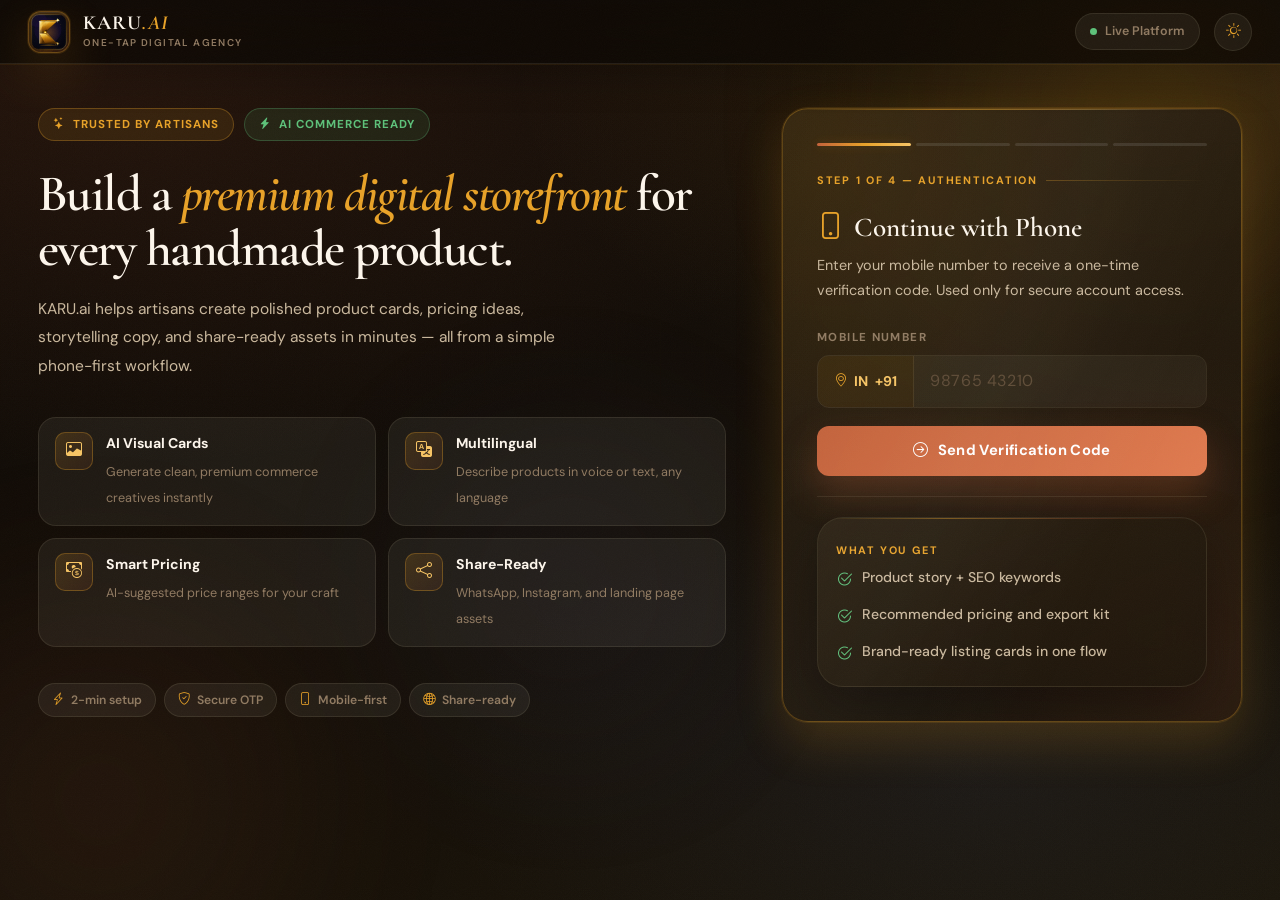
==== commit 060f2da7: "feat: login-to-dashboard routing, Listed Results tab, topnav overlap fix" ====
--- a/static/index.html
+++ b/static/index.html
@@ -1,4 +1,4 @@
-﻿<!DOCTYPE html>
+<!DOCTYPE html>
 <html lang="en" data-theme="dark">
 <head>
   <meta charset="UTF-8" />
@@ -29,16 +29,17 @@
       <div class="topnav-inner">
         <div class="topnav-left">
           <a href="#" class="logo-link" aria-label="KARU.ai home">
-            <div class="logo-mark"><i class="bi bi-bank"></i></div>
+            <div class="logo-mark">
+              <img src="/static/favicon.svg" alt="" class="logo-mark-img" />
+            </div>
             <div>
               <div class="logo-name">KARU<span>.AI</span></div>
               <div class="logo-tagline">One-Tap Digital Agency</div>
             </div>
           </a>
-          <nav class="nav-links" aria-label="Primary">
-            <button class="nav-btn active" type="button" data-go-screen="screen-welcome">Home</button>
-            <button class="nav-btn" type="button" data-go-screen="screen-dashboard">Studio</button>
-            <button class="nav-btn" type="button" data-go-screen="screen-results">Results</button>
+          <nav class="nav-links" id="main-nav" aria-label="Primary" style="display: none;">
+            <button class="nav-btn active" type="button" data-go-screen="screen-dashboard">Home</button>
+            <button class="nav-btn" type="button" data-go-screen="screen-listed-results">Listed Results</button>
           </nav>
         </div>
         <div class="topnav-right">
@@ -511,12 +512,7 @@
                 </button>
               </div>
 
-              <!-- Recent creations -->
-              <div class="glass-card dash-card" id="past-products" style="display: none;">
-                <div class="card-eyebrow">Recent Creations</div>
-                <div class="card-h3">Your Product Listings</div>
-                <div id="past-products-list"></div>
-              </div>
+
             </div>
 
             <!-- Right panel -->
@@ -581,6 +577,27 @@
               </div>
             </div>
           </div>
+        </div>
+      </section>
+
+      <!-- ─── LISTED RESULTS ─────────────────────── -->
+      <section class="screen" id="screen-listed-results" aria-labelledby="listed-results-title">
+        <div class="dashboard-shell" style="padding-top: 24px;">
+
+          <!-- Populated state -->
+          <div class="glass-card dash-card" id="past-products" style="display: none; min-height: 400px; padding: 40px;">
+            <h2 id="listed-results-title" style="font-family: var(--font-display); font-size: 2.2rem; color: var(--heading); margin-bottom: 5px;">Listed Results</h2>
+            <p style="color: var(--text-soft); margin-bottom: 30px;">Your previously generated product listings and landing pages.</p>
+            <div id="past-products-list" style="display: flex; flex-direction: column; gap: 12px;"></div>
+          </div>
+
+          <!-- Empty state -->
+          <div id="no-past-products" class="glass-card dash-card" style="text-align: center; padding: 80px 20px;">
+            <i class="bi bi-box-seam" style="font-size: 3.5rem; color: var(--gold-light); margin-bottom: 15px; display: block;"></i>
+            <h3 style="font-family: var(--font-display); font-size: 1.8rem; color: var(--heading);">No listings yet</h3>
+            <p style="color: var(--text-soft); margin-top: 10px;">Generate your first product in the Home tab.</p>
+          </div>
+
         </div>
       </section>
 
@@ -810,7 +827,10 @@
       lightboxImg: $("#lightbox-img"),
       lightboxLabel: $("#lightbox-label"),
       lightboxCounter: $("#lightbox-counter"),
-      lightboxThumbs: $("#lightbox-thumbs")
+      lightboxThumbs: $("#lightbox-thumbs"),
+
+      mainNav: $("#main-nav"),
+      noPastProducts: $("#no-past-products")
     };
 
     /* ─── THEME ─────────────────────────────────── */
@@ -1009,6 +1029,7 @@
     }
 
     async function showDashboard() {
+      if (el.mainNav) el.mainNav.style.display = "flex";
       showScreen("screen-dashboard");
       const profile = state.profile || {};
       const name = profile.name || "Artisan Name";
@@ -1039,18 +1060,34 @@
         const prods = await apiGet(`/products/artisan/${state.artisanId}`);
         const products = prods.products || [];
         listingsCount = Number(prods.count || products.length || 0);
+        
+        const noProdsEl = el.noPastProducts;
+        
         if (listingsCount > 0) {
-          el.pastProducts.style.display = "block";
-          el.pastProductsList.innerHTML = products.map(p => `
-            <div class="recent-row">
-              <span>${sanitize(p.product_type || "Product")}</span>
-              <button class="btn btn-sm btn-gold-outline" type="button" onclick="viewProduct('${sanitize(p.id)}')">
-                <i class="bi bi-eye"></i> View
-              </button>
-            </div>
-          `).join("");
-        } else { el.pastProducts.style.display = "none"; }
-      } catch (_) { el.pastProducts.style.display = "none"; }
+          if (el.pastProducts) el.pastProducts.style.display = "block";
+          if (noProdsEl) noProdsEl.style.display = "none";
+          
+          if (el.pastProductsList) {
+            el.pastProductsList.innerHTML = products.map(p => `
+              <div class="recent-row" style="padding: 16px 20px; font-size: 1.05rem; display: flex; justify-content: space-between; align-items: center; background: rgba(255,248,220,0.03); border: 1px solid var(--border); border-radius: var(--radius-sm);">
+                <div>
+                  <strong style="color: var(--gold-light); display: block; font-size: 1.1rem; margin-bottom: 4px;">${sanitize(p.product_type || "Product")}</strong>
+                  <span style="font-size: 0.8rem; color: var(--text-muted);"><i class="bi bi-clock-history"></i> Generated: ${new Date(p.created_at * 1000).toLocaleDateString()}</span>
+                </div>
+                <button class="btn btn-sm btn-gold-outline" type="button" onclick="viewProduct('${sanitize(p.id)}')">
+                  <i class="bi bi-eye"></i> View Assets
+                </button>
+              </div>
+            `).join("");
+          }
+        } else { 
+          if (el.pastProducts) el.pastProducts.style.display = "none"; 
+          if (noProdsEl) noProdsEl.style.display = "block";
+        }
+      } catch (_) { 
+        if (el.pastProducts) el.pastProducts.style.display = "none"; 
+        if (el.noPastProducts) el.noPastProducts.style.display = "block";
+      }
 
       updateStats({ listings: listingsCount, completion, drafts: Math.max(0, Math.floor(listingsCount / 2)), shares: Math.max(0, listingsCount * 3) });
       updateQuality();
--- a/static/styles.css
+++ b/static/styles.css
@@ -974,18 +974,20 @@
 ══════════════════════════════════════════════════════════════ */
 .dashboard-screen {
   max-width: 100% !important; width: 100%; margin: 0;
-  padding: 24px 28px 48px !important;
+  padding: calc(var(--topnav-h) + 24px) 28px 48px !important;
 }
 .dashboard-shell { max-width: var(--container); margin: 0 auto; }
 
 /* ── Dashboard hero ── */
 .dash-hero {
   position: relative; overflow: hidden;
-  border-radius: var(--radius-lg);
+  border-radius: var(--radius-lg) !important;
   border: 1px solid var(--border-gold);
   box-shadow: var(--shadow-lg);
-  margin-bottom: 20px;
+  margin: 0 auto 24px auto !important;
   padding: 28px 32px;
+  width: 100%;
+  box-sizing: border-box;
   background:
     radial-gradient(ellipse 60% 80% at 90% 50%, rgba(232,162,40,0.10), transparent),
     radial-gradient(ellipse 50% 70% at 10% 50%, rgba(196,98,58,0.09), transparent),
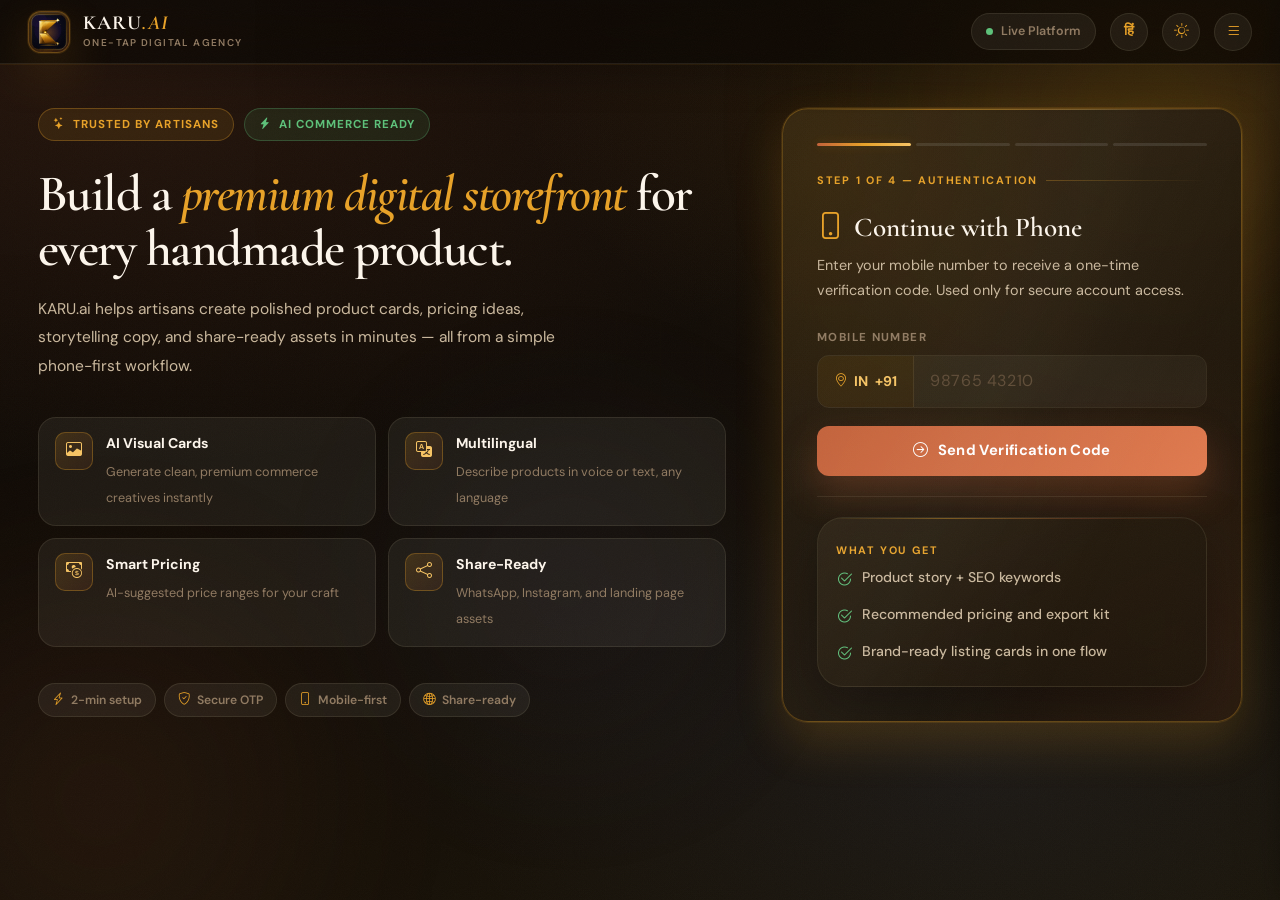
==== commit c5ce0ba2: "basic ui enhancement" ====
--- a/static/index.html
+++ b/static/index.html
@@ -1,20 +1,25 @@
 <!DOCTYPE html>
 <html lang="en" data-theme="dark">
+
 <head>
   <meta charset="UTF-8" />
   <meta name="viewport" content="width=device-width, initial-scale=1.0, maximum-scale=1.0, viewport-fit=cover" />
   <meta name="theme-color" content="#0d0905" />
-  <meta name="description" content="KARU.ai helps artisans launch digital storefronts with AI-generated product listings, pricing insights, and share-ready assets." />
+  <meta name="description"
+    content="KARU.ai helps artisans launch digital storefronts with AI-generated product listings, pricing insights, and share-ready assets." />
   <title>KARU.ai — AI Digital Agency for Artisans</title>
 
   <link rel="icon" type="image/svg+xml" href="/static/favicon.svg" />
 
   <link rel="preconnect" href="https://fonts.googleapis.com" />
   <link rel="preconnect" href="https://fonts.gstatic.com" crossorigin />
-  <link href="https://fonts.googleapis.com/css2?family=Cormorant+Garamond:ital,wght@0,300;0,400;0,500;0,600;0,700;1,400;1,600&family=DM+Sans:wght@300;400;500;600;700&family=DM+Mono:wght@400;500&display=swap" rel="stylesheet" />
+  <link
+    href="https://fonts.googleapis.com/css2?family=Cormorant+Garamond:ital,wght@0,300;0,400;0,500;0,600;0,700;1,400;1,600&family=DM+Sans:wght@300;400;500;600;700&family=DM+Mono:wght@400;500&display=swap"
+    rel="stylesheet" />
   <link rel="stylesheet" href="https://cdn.jsdelivr.net/npm/bootstrap-icons@1.11.3/font/bootstrap-icons.min.css" />
   <link rel="stylesheet" href="/static/styles.css" />
 </head>
+
 <body>
   <div class="ambient" aria-hidden="true">
     <div class="orb orb-1"></div>
@@ -24,7 +29,75 @@
   <div class="grid-lines" aria-hidden="true"></div>
 
   <div class="app">
-    <!-- ─── TOPNAV ──────────────────────────────── -->
+    <!-- ─── SIDEBAR ──────────────────────────────── -->
+    <div class="sidebar-overlay" id="sidebar-overlay"></div>
+    <aside class="sidebar" id="sidebar">
+      <div class="sidebar-header">
+        <button class="theme-btn" id="sidebar-close" style="width: 32px; height: 32px; font-size: 0.8rem;"><i
+            class="bi bi-x-lg"></i></button>
+      </div>
+
+      <!-- Login drawer (unauthenticated) -->
+      <div id="sidebar-unauth" class="sidebar-content" style="padding: 0 24px;">
+        <div class="gold-card auth-card" style="padding: 24px;">
+          <h2 class="auth-h2" style="font-size: 1.4rem;">Already signed up?<br>Login here</h2>
+          <div class="form-group" style="margin-top:20px;">
+            <label class="form-label">Mobile Number</label>
+            <div class="phone-field">
+              <div class="phone-prefix">+91</div>
+              <input type="tel" id="sb-phone" placeholder="98765 43210" />
+            </div>
+          </div>
+          <button class="btn btn-primary" id="sb-btn-send" style="min-height: 44px; font-size: 0.85rem;">Send
+            OTP</button>
+
+          <div id="sb-otp-section" style="display:none; margin-top:20px;">
+            <label class="form-label">Enter OTP</label>
+            <input type="text" id="sb-otp"
+              style="text-align:center; letter-spacing: 0.5em; font-size: 1.5rem; padding: 10px;" maxlength="6" />
+            <button class="btn btn-primary" id="sb-btn-login"
+              style="margin-top:15px; min-height: 44px; font-size: 0.85rem;">Login</button>
+          </div>
+        </div>
+      </div>
+
+      <!-- Artisan profile (authenticated) -->
+      <div id="sidebar-auth" class="sidebar-content" style="display:none; padding: 0 24px;">
+        <div class="glass-card dash-card" style="padding: 24px;">
+          <div class="card-eyebrow">Artisan Identity</div>
+          <div class="artisan-top">
+            <div id="dash-avatar-wrap">
+              <div class="artisan-avatar-placeholder" id="dash-monogram-placeholder">A</div>
+              <img id="dash-monogram" class="artisan-avatar hidden" src="" alt="Artisan" />
+            </div>
+            <div class="artisan-meta">
+              <h2 id="dash-name">Artisan Name</h2>
+              <p class="artisan-location" id="dash-location">District, State</p>
+              <div class="artisan-badge"><i class="bi bi-award"></i> <span id="dash-badge">New Artisan</span></div>
+            </div>
+          </div>
+          <div class="progress-row">
+            <span>Profile Completion</span>
+            <strong><span id="dash-percent">0</span>%</strong>
+          </div>
+          <div class="progress-bar">
+            <div class="progress-fill" id="dash-progress" style="width: 0%"></div>
+          </div>
+          <div class="stats-2" style="display: grid; grid-template-columns: 1fr 1fr; gap: 8px; margin-bottom: 18px;">
+            <div class="stat-box"><strong id="stat-listings">0</strong><span>Total Listings</span></div>
+            <div class="stat-box"><strong id="stat-shares">0</strong><span>Total Shares</span></div>
+          </div>
+          <button class="btn btn-outline" style="width: 100%; margin-bottom: 22px; font-size: 0.85rem;" id="btn-view-id-card">
+            <i class="bi bi-person-vcard"></i> View Digital Identity Card
+          </button>
+          
+          <div class="card-eyebrow">Profile Setup</div>
+          <div id="profile-checklist" style="display: flex; flex-direction: column; gap: 10px; font-size: 0.85rem; color: var(--text-soft);">
+          </div>
+        </div>
+      </div>
+    </aside>
+
     <header class="topnav">
       <div class="topnav-inner">
         <div class="topnav-left">
@@ -47,8 +120,15 @@
             <div class="status-dot"></div>
             <span>Live Platform</span>
           </div>
+          <button class="theme-btn" id="lang-toggle" type="button" aria-label="Toggle language"
+            style="font-family: var(--font-body); font-weight: 700; font-size: 0.85rem;">
+            हिं
+          </button>
           <button class="theme-btn" id="theme-toggle" type="button" aria-label="Toggle theme">
             <i class="bi bi-sun"></i>
+          </button>
+          <button class="theme-btn" id="menu-toggle" type="button" aria-label="Menu">
+            <i class="bi bi-list"></i>
           </button>
         </div>
       </div>
@@ -69,25 +149,30 @@
               Build a <em>premium digital storefront</em> for every handmade product.
             </h1>
             <p class="hero-body">
-              KARU.ai helps artisans create polished product cards, pricing ideas, storytelling copy, and share-ready assets in minutes — all from a simple phone-first workflow.
+              KARU.ai helps artisans create polished product cards, pricing ideas, storytelling copy, and share-ready
+              assets in minutes — all from a simple phone-first workflow.
             </p>
 
             <div class="hero-features">
               <div class="hero-feat">
                 <div class="hero-feat-icon"><i class="bi bi-image"></i></div>
-                <div class="hero-feat-text"><strong>AI Visual Cards</strong><span>Generate clean, premium commerce creatives instantly</span></div>
+                <div class="hero-feat-text"><strong>AI Visual Cards</strong><span>Generate clean, premium commerce
+                    creatives instantly</span></div>
               </div>
               <div class="hero-feat">
                 <div class="hero-feat-icon"><i class="bi bi-translate"></i></div>
-                <div class="hero-feat-text"><strong>Multilingual</strong><span>Describe products in voice or text, any language</span></div>
+                <div class="hero-feat-text"><strong>Multilingual</strong><span>Describe products in voice or text, any
+                    language</span></div>
               </div>
               <div class="hero-feat">
                 <div class="hero-feat-icon"><i class="bi bi-cash-coin"></i></div>
-                <div class="hero-feat-text"><strong>Smart Pricing</strong><span>AI-suggested price ranges for your craft</span></div>
+                <div class="hero-feat-text"><strong>Smart Pricing</strong><span>AI-suggested price ranges for your
+                    craft</span></div>
               </div>
               <div class="hero-feat">
                 <div class="hero-feat-icon"><i class="bi bi-share"></i></div>
-                <div class="hero-feat-text"><strong>Share-Ready</strong><span>WhatsApp, Instagram, and landing page assets</span></div>
+                <div class="hero-feat-text"><strong>Share-Ready</strong><span>WhatsApp, Instagram, and landing page
+                    assets</span></div>
               </div>
             </div>
 
@@ -114,13 +199,15 @@
                 <span class="icon"><i class="bi bi-phone"></i></span>
                 Continue with Phone
               </h2>
-              <p class="auth-sub">Enter your mobile number to receive a one-time verification code. Used only for secure account access.</p>
+              <p class="auth-sub">Enter your mobile number to receive a one-time verification code. Used only for secure
+                account access.</p>
 
               <div class="form-group">
                 <label class="form-label" for="inp-phone">Mobile Number</label>
                 <div class="phone-field">
                   <div class="phone-prefix"><i class="bi bi-geo-alt"></i> IN <strong>+91</strong></div>
-                  <input type="tel" id="inp-phone" placeholder="98765 43210" inputmode="numeric" autocomplete="tel-national" />
+                  <input type="tel" id="inp-phone" placeholder="98765 43210" inputmode="numeric"
+                    autocomplete="tel-national" />
                 </div>
               </div>
 
@@ -184,7 +271,8 @@
               Verify &amp; Continue
             </button>
 
-            <p class="form-hint" style="margin-top: 16px; text-align: center;"><i class="bi bi-info-circle"></i> For demo, enter any 6 digits</p>
+            <p class="form-hint" style="margin-top: 16px; text-align: center;"><i class="bi bi-info-circle"></i> For
+              demo, enter any 6 digits</p>
           </div>
         </div>
       </section>
@@ -197,7 +285,8 @@
             <div class="glass-card profile-aside">
               <div class="profile-aside-icon"><i class="bi bi-person-badge"></i></div>
               <h3>Create Your Artisan Identity</h3>
-              <p>Add your details, choose your craft, and upload a photo to make your storefront feel trusted, human, and premium.</p>
+              <p>Add your details, choose your craft, and upload a photo to make your storefront feel trusted, human,
+                and premium.</p>
               <div class="profile-aside-points">
                 <div><i class="bi bi-check2-circle"></i><span>Personal brand identity</span></div>
                 <div><i class="bi bi-check2-circle"></i><span>Professional storefront feel</span></div>
@@ -218,7 +307,8 @@
             <div class="auth-card-label">Step 3 of 4 — Profile Setup</div>
 
             <h2 id="profile-title"><i class="bi bi-person"></i> Your Profile</h2>
-            <p class="auth-sub" style="margin-bottom: 24px;">Fill in your details to personalise your artisan storefront.</p>
+            <p class="auth-sub" style="margin-bottom: 24px;">Fill in your details to personalise your artisan
+              storefront.</p>
 
             <!-- Photo upload -->
             <div class="photo-block">
@@ -291,7 +381,8 @@
                 <button class="chip" type="button" data-val="pottery"><i class="bi bi-bank"></i> Pottery</button>
                 <button class="chip" type="button" data-val="jewelry"><i class="bi bi-gem"></i> Jewelry</button>
                 <button class="chip" type="button" data-val="woodwork"><i class="bi bi-tree"></i> Woodwork</button>
-                <button class="chip" type="button" data-val="metalwork"><i class="bi bi-wrench-adjustable-circle"></i> Metalwork</button>
+                <button class="chip" type="button" data-val="metalwork"><i class="bi bi-wrench-adjustable-circle"></i>
+                  Metalwork</button>
                 <button class="chip" type="button" data-val="leather"><i class="bi bi-handbag"></i> Leather</button>
                 <button class="chip" type="button" data-val="paintings"><i class="bi bi-palette"></i> Paintings</button>
                 <button class="chip" type="button" data-val="generic"><i class="bi bi-grid"></i> Other</button>
@@ -336,86 +427,20 @@
               <div class="dash-hero-copy">
                 <div class="dash-hero-badge"><i class="bi bi-stars"></i> AI Studio Active</div>
                 <h1 id="dashboard-greeting">Good Evening, Artisan</h1>
-                <p class="dash-hero-desc">Your AI-powered digital agency — generate listings, pricing insights, and share-ready assets in minutes.</p>
+                <p class="dash-hero-desc">Your AI-powered digital agency — generate listings, pricing insights, and
+                  share-ready assets in minutes.</p>
                 <div class="dash-hero-tags">
                   <span class="dash-hero-tag"><i class="bi bi-lightning-charge"></i> Fast workflow</span>
                   <span class="dash-hero-tag"><i class="bi bi-shield-check"></i> Smart generation</span>
                   <span class="dash-hero-tag"><i class="bi bi-palette"></i> Premium visuals</span>
                 </div>
               </div>
-              <div class="dash-hero-stats">
-                <div class="dash-hero-stat highlight">
-                  <strong id="hero-stat-listings">0</strong>
-                  <span>Listings</span>
-                </div>
-                <div class="dash-hero-stat">
-                  <strong id="hero-stat-profile">0%</strong>
-                  <span>Profile</span>
-                </div>
-                <div class="dash-hero-stat">
-                  <strong>Live</strong>
-                  <span>Studio</span>
-                </div>
-                <div class="dash-hero-stat">
-                  <strong id="hero-stat-streak">0</strong>
-                  <span>Streak</span>
-                </div>
-              </div>
-            </div>
-          </div>
-
-          <!-- 3-col grid -->
+              <div class="dash-hero-stats" id="dash-hero-stats-container">
+              </div>
+            </div>
+          </div>
+
           <div class="dash-grid">
-            <!-- Left panel -->
-            <div class="dash-panel">
-              <!-- Artisan Identity -->
-              <div class="glass-card dash-card">
-                <div class="card-eyebrow">Artisan Identity</div>
-                <div class="artisan-top">
-                  <div id="dash-avatar-wrap">
-                    <div class="artisan-avatar-placeholder" id="dash-monogram-placeholder">A</div>
-                    <img id="dash-monogram" class="artisan-avatar hidden" src="" alt="Artisan" />
-                  </div>
-                  <div class="artisan-meta">
-                    <h2 id="dash-name">Artisan Name</h2>
-                    <p class="artisan-location" id="dash-location">District, State</p>
-                    <div class="artisan-badge"><i class="bi bi-award"></i> <span id="dash-badge">New Artisan</span></div>
-                  </div>
-                </div>
-
-                <div class="progress-row">
-                  <span>Profile Completion</span>
-                  <strong><span id="dash-percent">0</span>%</strong>
-                </div>
-                <div class="progress-bar"><div class="progress-fill" id="dash-progress" style="width: 0%"></div></div>
-
-                <div class="stats-3">
-                  <div class="stat-box"><strong id="stat-listings">0</strong><span>Listings</span></div>
-                  <div class="stat-box"><strong id="stat-drafts">0</strong><span>Drafts</span></div>
-                  <div class="stat-box"><strong id="stat-shares">0</strong><span>Shares</span></div>
-                </div>
-
-                <div class="card-eyebrow">Achievements</div>
-                <div class="achieve-pills">
-                  <span class="achieve-pill"><i class="bi bi-award"></i> New Artisan</span>
-                  <span class="achieve-pill"><i class="bi bi-lightning-charge"></i> AI Ready</span>
-                  <span class="achieve-pill"><i class="bi bi-brush"></i> Creative</span>
-                  <span class="achieve-pill"><i class="bi bi-globe2"></i> Multilingual</span>
-                </div>
-              </div>
-
-              <!-- Quick Actions -->
-              <div class="glass-card dash-card">
-                <div class="card-eyebrow">Quick Actions</div>
-                <div class="card-h3">Shortcuts</div>
-                <div class="quick-actions">
-                  <button class="quick-action-btn" type="button"><i class="bi bi-file-earmark-plus"></i><span>New Draft</span></button>
-                  <button class="quick-action-btn" type="button"><i class="bi bi-grid-3x3-gap"></i><span>Templates</span></button>
-                  <button class="quick-action-btn" type="button"><i class="bi bi-bar-chart-line"></i><span>Insights</span></button>
-                  <button class="quick-action-btn" type="button"><i class="bi bi-share"></i><span>Share</span></button>
-                </div>
-              </div>
-            </div>
 
             <!-- Center panel -->
             <div class="dash-panel">
@@ -424,8 +449,11 @@
                 <div class="studio-header">
                   <div>
                     <div class="card-eyebrow">AI Product Studio</div>
-                    <h2 style="font-family: var(--font-display); font-size: 26px; font-weight: 600; margin-bottom: 6px;">Create New Listing</h2>
-                    <p style="font-size: 13px; color: var(--text-2);">Upload product photos, describe the craft, and let KARU.ai generate premium commerce-ready cards.</p>
+                    <h2
+                      style="font-family: var(--font-display); font-size: 26px; font-weight: 600; margin-bottom: 6px;">
+                      Create New Listing</h2>
+                    <p style="font-size: 13px; color: var(--text-2);">Upload product photos, describe the craft, and let
+                      KARU.ai generate premium commerce-ready cards.</p>
                   </div>
                   <div class="studio-live-pill"><i class="bi bi-magic"></i> Smart Generate</div>
                 </div>
@@ -437,7 +465,8 @@
                 </div>
 
                 <!-- Upload zone -->
-                <div class="upload-zone" id="upload-trigger" role="button" tabindex="0" aria-label="Upload product photos">
+                <div class="upload-zone" id="upload-trigger" role="button" tabindex="0"
+                  aria-label="Upload product photos">
                   <i class="bi bi-cloud-arrow-up upload-icon"></i>
                   <h3>Upload Product Photos</h3>
                   <p>Add 1–5 images for better product storytelling</p>
@@ -455,7 +484,8 @@
                 <div class="form-group">
                   <label class="form-label" for="inp-voice">Describe your product / उत्पाद का विवरण</label>
                   <div class="voice-wrap">
-                    <textarea id="inp-voice" placeholder="Example: Handmade clay diya with traditional design, मिट्टी से बना handmade diya, festive use, warm earthy finish..."></textarea>
+                    <textarea id="inp-voice"
+                      placeholder="Example: Handmade clay diya with traditional design, मिट्टी से बना handmade diya, festive use, warm earthy finish..."></textarea>
                     <button class="btn-mic" id="btn-mic" type="button" title="Speak">
                       <i class="bi bi-mic-fill"></i>
                     </button>
@@ -477,9 +507,12 @@
                   <div class="form-group">
                     <label class="form-label">Card Output Style</label>
                     <div class="card-count-row" id="card-count-row">
-                      <button type="button" data-count="3" class="card-count-btn active"><strong>3</strong><span>Quick</span></button>
-                      <button type="button" data-count="4" class="card-count-btn"><strong>4</strong><span>Standard</span></button>
-                      <button type="button" data-count="5" class="card-count-btn"><strong>5</strong><span>Full</span></button>
+                      <button type="button" data-count="3"
+                        class="card-count-btn active"><strong>3</strong><span>Quick</span></button>
+                      <button type="button" data-count="4"
+                        class="card-count-btn"><strong>4</strong><span>Standard</span></button>
+                      <button type="button" data-count="5"
+                        class="card-count-btn"><strong>5</strong><span>Full</span></button>
                     </div>
                   </div>
                 </div>
@@ -517,11 +550,10 @@
 
             <!-- Right panel -->
             <div class="dash-panel">
-              <!-- AI Assistant -->
+              <!-- Smart Suggestions -->
               <div class="glass-card dash-card">
                 <div class="section-row">
                   <div>
-                    <div class="card-eyebrow">AI Assistant</div>
                     <div class="card-h3" style="margin-bottom: 0;">Smart Suggestions</div>
                   </div>
                   <div class="section-row-icon"><i class="bi bi-stars"></i></div>
@@ -529,52 +561,38 @@
                 <div class="assistant-tips" id="assistant-suggestions">
                   <div class="assistant-tip">
                     <i class="bi bi-check2-circle"></i>
-                    <div><strong>Add a close-up image</strong><p>Texture shots improve listing quality and buyer trust significantly.</p></div>
+                    <div><strong>Add a close-up image</strong>
+                      <p>Texture shots improve listing quality and buyer trust significantly.</p>
+                    </div>
                   </div>
                   <div class="assistant-tip">
                     <i class="bi bi-translate"></i>
-                    <div><strong>Multilingual ready</strong><p>Your workflow supports Hindi and English-friendly product copy.</p></div>
+                    <div><strong>Multilingual ready</strong>
+                      <p>Your workflow supports Hindi and English-friendly product copy.</p>
+                    </div>
                   </div>
                   <div class="assistant-tip">
                     <i class="bi bi-grid-1x2"></i>
-                    <div><strong>Best format: Standard</strong><p>4-card output balances speed, detail, and elegant storytelling.</p></div>
-                  </div>
-                </div>
-              </div>
-
-              <!-- Quality Score -->
-              <div class="glass-card dash-card">
-                <div class="card-eyebrow">Quality Overview</div>
-                <div class="quality-wrap">
-                  <div class="quality-circle" id="quality-circle" style="--pct: 86;">
-                    <div class="quality-circle-inner">
-                      <strong id="quality-score-number">86</strong>
-                      <span>/100</span>
+                    <div><strong>Best format: Standard</strong>
+                      <p>4-card output balances speed, detail, and elegant storytelling.</p>
                     </div>
                   </div>
-                  <div class="quality-label">
-                    <h4>Studio Quality Score</h4>
-                    <p>Better images and descriptions improve the output quality.</p>
-                  </div>
-                </div>
-                <div class="quality-checks">
-                  <div class="quality-check"><i class="bi bi-check-circle"></i><span>Photo count</span></div>
-                  <div class="quality-check"><i class="bi bi-check-circle"></i><span>Description strength</span></div>
-                  <div class="quality-check"><i class="bi bi-check-circle"></i><span>Craft clarity</span></div>
-                </div>
-              </div>
-
-              <!-- Suggested Modes -->
-              <div class="glass-card dash-card">
-                <div class="card-eyebrow">Suggested Modes</div>
-                <div class="template-pills-wrap">
-                  <span class="template-pill">Traditional</span>
-                  <span class="template-pill">Luxury</span>
-                  <span class="template-pill">Minimal</span>
-                  <span class="template-pill">Festival</span>
-                  <span class="template-pill">Heritage</span>
-                </div>
-              </div>
+                  <div class="assistant-tip">
+                    <i class="bi bi-mic"></i>
+                    <div><strong>Use Voice Descriptions</strong>
+                      <p>Speak naturally in your dialect. The AI will capture the best details automatically.</p>
+                    </div>
+                  </div>
+                  <div class="assistant-tip">
+                    <i class="bi bi-brightness-high"></i>
+                    <div><strong>Natural Lighting</strong>
+                      <p>Photograph items near a window. Good lighting helps the AI stage the background perfectly.</p>
+                    </div>
+                  </div>
+                </div>
+              </div>
+
+
             </div>
           </div>
         </div>
@@ -586,14 +604,18 @@
 
           <!-- Populated state -->
           <div class="glass-card dash-card" id="past-products" style="display: none; min-height: 400px; padding: 40px;">
-            <h2 id="listed-results-title" style="font-family: var(--font-display); font-size: 2.2rem; color: var(--heading); margin-bottom: 5px;">Listed Results</h2>
-            <p style="color: var(--text-soft); margin-bottom: 30px;">Your previously generated product listings and landing pages.</p>
+            <h2 id="listed-results-title"
+              style="font-family: var(--font-display); font-size: 2.2rem; color: var(--heading); margin-bottom: 5px;">
+              Listed Results</h2>
+            <p style="color: var(--text-soft); margin-bottom: 30px;">Your previously generated product listings and
+              landing pages.</p>
             <div id="past-products-list" style="display: flex; flex-direction: column; gap: 12px;"></div>
           </div>
 
           <!-- Empty state -->
           <div id="no-past-products" class="glass-card dash-card" style="text-align: center; padding: 80px 20px;">
-            <i class="bi bi-box-seam" style="font-size: 3.5rem; color: var(--gold-light); margin-bottom: 15px; display: block;"></i>
+            <i class="bi bi-box-seam"
+              style="font-size: 3.5rem; color: var(--gold-light); margin-bottom: 15px; display: block;"></i>
             <h3 style="font-family: var(--font-display); font-size: 1.8rem; color: var(--heading);">No listings yet</h3>
             <p style="color: var(--text-soft); margin-top: 10px;">Generate your first product in the Home tab.</p>
           </div>
@@ -609,17 +631,23 @@
             <div>
               <div class="results-success-badge"><i class="bi bi-stars"></i> AI Listing Generated Successfully</div>
               <h1 id="results-title">Listing Ready!</h1>
-              <p>Your professional e-commerce assets are ready. Review cards, pricing, SEO keywords, and heritage story before sharing.</p>
+              <p>Your professional e-commerce assets are ready. Review cards, pricing, SEO keywords, and heritage story
+                before sharing.</p>
               <div class="results-meta-pills">
-                <div class="results-meta-pill"><i class="bi bi-images"></i><span id="results-card-count">0 Cards</span></div>
-                <div class="results-meta-pill"><i class="bi bi-clock-history"></i><span><strong id="result-time">0</strong>s generation time</span></div>
+                <div class="results-meta-pill"><i class="bi bi-images"></i><span id="results-card-count">0 Cards</span>
+                </div>
+                <div class="results-meta-pill"><i class="bi bi-clock-history"></i><span><strong
+                      id="result-time">0</strong>s generation time</span></div>
                 <div class="results-meta-pill"><i class="bi bi-patch-check"></i><span>Ready to share</span></div>
               </div>
             </div>
             <div class="results-summary">
-              <div class="results-summary-stat"><strong id="result-price-main">₹0</strong><span>Recommended Price</span></div>
-              <div class="results-summary-stat"><strong id="result-keyword-count">0</strong><span>SEO Keywords</span></div>
-              <div class="results-summary-stat"><strong id="result-feature-count">0</strong><span>Key Features</span></div>
+              <div class="results-summary-stat"><strong id="result-price-main">₹0</strong><span>Recommended Price</span>
+              </div>
+              <div class="results-summary-stat"><strong id="result-keyword-count">0</strong><span>SEO Keywords</span>
+              </div>
+              <div class="results-summary-stat"><strong id="result-feature-count">0</strong><span>Key Features</span>
+              </div>
             </div>
           </div>
         </div>
@@ -648,7 +676,8 @@
                     <div class="price-big" id="result-price">₹0</div>
                     <div class="price-range" id="result-price-range">Market range: ₹0 — ₹0</div>
                   </div>
-                  <div class="price-insight"><i class="bi bi-graph-up-arrow"></i><span>Balanced pricing based on craft positioning and quality.</span></div>
+                  <div class="price-insight"><i class="bi bi-graph-up-arrow"></i><span>Balanced pricing based on craft
+                      positioning and quality.</span></div>
                 </div>
 
                 <div class="glass-card result-card" id="result-keywords-card">
@@ -685,13 +714,20 @@
                   <div class="section-row-icon"><i class="bi bi-send-check"></i></div>
                 </div>
                 <div class="share-row">
-                  <button class="btn btn-whatsapp" type="button" data-share="whatsapp"><i class="bi bi-whatsapp"></i> WhatsApp</button>
-                  <button class="btn btn-instagram" type="button" data-share="instagram"><i class="bi bi-instagram"></i> Instagram</button>
+                  <button class="btn btn-whatsapp" type="button" data-share="whatsapp"><i class="bi bi-whatsapp"></i>
+                    WhatsApp</button>
+                  <button class="btn btn-instagram" type="button" data-share="instagram"><i class="bi bi-instagram"></i>
+                    Instagram</button>
                 </div>
                 <div class="share-actions">
-                  <button class="btn btn-outline" style="width: 100%; justify-content: flex-start;" type="button" data-share="landing"><i class="bi bi-globe2"></i> Open Landing Page</button>
-                  <button class="btn btn-outline" style="width: 100%; justify-content: flex-start;" type="button" data-share="download"><i class="bi bi-download"></i> Download Kit</button>
-                  <button class="btn btn-outline" style="width: 100%; justify-content: flex-start;" type="button" data-share="brand-card"><i class="bi bi-person-vcard"></i> Open Brand Card</button>
+                  <button class="btn btn-fb" style="width: 100%; justify-content: flex-start;" type="button"
+                    data-share="facebook" id="btn-share-fb"><i class="bi bi-facebook"></i> Share to Facebook</button>
+                  <button class="btn btn-pin" style="width: 100%; justify-content: flex-start;" type="button"
+                    data-share="pinterest" id="btn-share-pin"><i class="bi bi-pinterest"></i> Share to Pinterest</button>
+                  <button class="btn btn-outline" style="width: 100%; justify-content: flex-start;" type="button"
+                    data-share="download"><i class="bi bi-download"></i> Download Kit</button>
+                  <button class="btn btn-outline" style="width: 100%; justify-content: flex-start;" type="button"
+                    data-share="brand-card"><i class="bi bi-person-vcard"></i> Open Brand Card</button>
                 </div>
               </div>
 
@@ -699,7 +735,8 @@
               <div class="glass-card result-card">
                 <div class="card-eyebrow"><i class="bi bi-shield-check"></i> Traceability</div>
                 <div class="card-h3">Generation Metadata</div>
-                <div class="provenance-line"><span>Processing Time</span><strong><span id="result-time-side">0</span>s</strong></div>
+                <div class="provenance-line"><span>Processing Time</span><strong><span
+                      id="result-time-side">0</span>s</strong></div>
                 <div class="provenance-line"><span>Provenance Hash</span><code id="result-hash">—</code></div>
               </div>
 
@@ -830,7 +867,14 @@
       lightboxThumbs: $("#lightbox-thumbs"),
 
       mainNav: $("#main-nav"),
-      noPastProducts: $("#no-past-products")
+      noPastProducts: $("#no-past-products"),
+
+      menuToggle: $("#menu-toggle"),
+      sidebarOverlay: $("#sidebar-overlay"),
+      sidebar: $("#sidebar"),
+      sidebarClose: $("#sidebar-close"),
+      sidebarUnauth: $("#sidebar-unauth"),
+      sidebarAuth: $("#sidebar-auth")
     };
 
     /* ─── THEME ─────────────────────────────────── */
@@ -877,6 +921,34 @@
       el.toast._t = setTimeout(() => el.toast.classList.remove("show"), 3000);
     }
 
+    /* ─── TRANSLATION ───────────────────────── */
+    function toggleLanguage() {
+      const select = document.querySelector(".goog-te-combo");
+      if (!select) {
+        showToast("Loading translator...");
+        let attempts = 0;
+        const poll = setInterval(() => {
+          const s = document.querySelector(".goog-te-combo");
+          if (s) { clearInterval(poll); doToggle(s); }
+          if (++attempts > 20) { clearInterval(poll); showToast("Translator unavailable. Try refreshing."); }
+        }, 500);
+        return;
+      }
+      doToggle(select);
+    }
+    function doToggle(select) {
+      const langBtn = document.getElementById("lang-toggle");
+      const isCurrentlyHindi = langBtn.textContent.trim() === "EN";
+      if (isCurrentlyHindi) {
+        select.value = "en";
+        langBtn.textContent = "हिं";
+      } else {
+        select.value = "hi";
+        langBtn.textContent = "EN";
+      }
+      select.dispatchEvent(new Event("change"));
+    }
+
     /* ─── API ───────────────────────────────────── */
     async function apiGet(path) {
       const res = await fetch(API + path);
@@ -895,7 +967,7 @@
       return h < 12 ? "Good Morning" : h < 17 ? "Good Afternoon" : "Good Evening";
     }
     function sanitize(v) {
-      return String(v ?? "").replace(/&/g,"&amp;").replace(/</g,"&lt;").replace(/>/g,"&gt;").replace(/"/g,"&quot;").replace(/'/g,"&#039;");
+      return String(v ?? "").replace(/&/g, "&amp;").replace(/</g, "&lt;").replace(/>/g, "&gt;").replace(/"/g, "&quot;").replace(/'/g, "&#039;");
     }
 
     /* ─── OTP ───────────────────────────────────── */
@@ -905,7 +977,7 @@
       el.otpDigits.forEach((input, idx) => {
         input.setAttribute("autocomplete", "one-time-code");
         input.addEventListener("input", e => {
-          const c = e.target.value.replace(/\D/g,"").slice(0,1);
+          const c = e.target.value.replace(/\D/g, "").slice(0, 1);
           e.target.value = c; syncOtp();
           if (c && idx < el.otpDigits.length - 1) el.otpDigits[idx + 1].focus();
         });
@@ -917,7 +989,7 @@
         });
         input.addEventListener("paste", e => {
           e.preventDefault();
-          const p = (e.clipboardData || window.clipboardData).getData("text").replace(/\D/g,"").slice(0,6);
+          const p = (e.clipboardData || window.clipboardData).getData("text").replace(/\D/g, "").slice(0, 6);
           if (!p) return;
           el.otpDigits.forEach((box, i) => { box.value = p[i] || ""; });
           syncOtp();
@@ -945,9 +1017,9 @@
 
     /* ─── AUTH FLOWS ─────────────────────────────── */
     async function doRegister() {
-      const raw = el.inpPhone.value.replace(/\s/g,"").trim();
+      const raw = el.inpPhone.value.replace(/\s/g, "").trim();
       const phone = raw.startsWith("+91") ? raw : `+91${raw}`;
-      if (phone.replace(/\D/g,"").length < 12) { showToast("Enter a valid phone number"); return; }
+      if (phone.replace(/\D/g, "").length < 12) { showToast("Enter a valid phone number"); return; }
       try {
         showLoading("Sending verification code...", "Secure OTP delivery");
         const data = await apiPost("/auth/register", { phone });
@@ -1030,6 +1102,8 @@
 
     async function showDashboard() {
       if (el.mainNav) el.mainNav.style.display = "flex";
+      if (el.sidebarUnauth) el.sidebarUnauth.style.display = "none";
+      if (el.sidebarAuth) el.sidebarAuth.style.display = "block";
       showScreen("screen-dashboard");
       const profile = state.profile || {};
       const name = profile.name || "Artisan Name";
@@ -1055,14 +1129,19 @@
       }
 
       let completion = 0, listingsCount = 0;
-      try { const c = await apiGet(`/auth/profile/${state.artisanId}/completion`); completion = Number(c.percentage || 0); } catch (_) {}
+      try { const c = await apiGet(`/auth/profile/${state.artisanId}/completion`); completion = Number(c.percentage || 0); } catch (_) { }
       try {
         const prods = await apiGet(`/products/artisan/${state.artisanId}`);
         const products = prods.products || [];
         listingsCount = Number(prods.count || products.length || 0);
         
+        // Save the latest product ID to generate the ID card
+        if (products.length > 0) {
+          state.latestProductId = products[0].id;
+        }
+
         const noProdsEl = el.noPastProducts;
-        
+
         if (listingsCount > 0) {
           if (el.pastProducts) el.pastProducts.style.display = "block";
           if (noProdsEl) noProdsEl.style.display = "none";
@@ -1080,21 +1159,47 @@
               </div>
             `).join("");
           }
-        } else { 
-          if (el.pastProducts) el.pastProducts.style.display = "none"; 
+        } else {
+          if (el.pastProducts) el.pastProducts.style.display = "none";
           if (noProdsEl) noProdsEl.style.display = "block";
         }
-      } catch (_) { 
-        if (el.pastProducts) el.pastProducts.style.display = "none"; 
+      } catch (_) {
+        if (el.pastProducts) el.pastProducts.style.display = "none";
         if (el.noPastProducts) el.noPastProducts.style.display = "block";
       }
 
-      updateStats({ listings: listingsCount, completion, drafts: Math.max(0, Math.floor(listingsCount / 2)), shares: Math.max(0, listingsCount * 3) });
+      if (el.statListings) el.statListings.textContent = listingsCount;
+      if (el.statShares) el.statShares.textContent = listingsCount * 3; // Estimated reach
+
+      // Dynamic Profile Completion Checklist
+      let newCompletion = 40; // Base details 
+      let tasksHTML = `<div style="display: flex; align-items: center; gap: 8px; color: var(--green);"><i class="bi bi-check-circle-fill"></i> Base Profile Created</div>`;
+      
+      if (profile.profile_photo_url || state.profilePhotoPreview) {
+          newCompletion += 30;
+          tasksHTML += `<div style="display: flex; align-items: center; gap: 8px; color: var(--green);"><i class="bi bi-check-circle-fill"></i> Upload Profile Photo</div>`;
+      } else {
+          tasksHTML += `<div style="display: flex; align-items: center; gap: 8px;"><i class="bi bi-circle"></i> Upload Profile Photo</div>`;
+      }
+
+      if (profile.upi_id) {
+          newCompletion += 30;
+          tasksHTML += `<div style="display: flex; align-items: center; gap: 8px; color: var(--green);"><i class="bi bi-check-circle-fill"></i> Add UPI ID for Payments</div>`;
+      } else {
+          tasksHTML += `<div style="display: flex; align-items: center; gap: 8px;"><i class="bi bi-circle"></i> Add UPI ID for Payments</div>`;
+      }
+
+      if (el.dashPercent) el.dashPercent.textContent = newCompletion;
+      if (el.dashProgress) el.dashProgress.style.width = `${newCompletion}%`;
+      
+      const checklistEl = document.getElementById("profile-checklist");
+      if (checklistEl) checklistEl.innerHTML = tasksHTML;
+
       updateQuality();
     }
 
     async function goToDashboard() {
-      try { const p = await apiGet(`/auth/profile/${state.artisanId}`); state.profile = p; } catch (_) {}
+      try { const p = await apiGet(`/auth/profile/${state.artisanId}`); state.profile = p; } catch (_) { }
       if (state.profilePhotoPreview && state.profile) state.profile.custom_profile_photo = state.profilePhotoPreview;
       await showDashboard();
     }
@@ -1122,7 +1227,7 @@
       state.voiceLang = btn.dataset.lang;
     }
     function stopVoice() {
-      try { state.recognition?.stop(); } catch (_) {}
+      try { state.recognition?.stop(); } catch (_) { }
       state.isRecording = false;
       el.btnMic.classList.remove("recording");
       el.btnMic.innerHTML = '<i class="bi bi-mic-fill"></i>';
@@ -1292,7 +1397,7 @@
         showResults({
           product_id: productId,
           cards: (product.generated_images || []).map(file => ({
-            card_type: file.replace("Viraasat_","").replace(".png",""),
+            card_type: file.replace("Viraasat_", "").replace(".png", ""),
             filename: file
           })),
           parsed_data: product.description_json || {},
@@ -1336,6 +1441,88 @@
       $("#btn-generate").addEventListener("click", doGenerate);
       $("#btn-back-dashboard").addEventListener("click", goToDashboard);
       el.themeToggle?.addEventListener("click", toggleTheme);
+      document.getElementById("lang-toggle")?.addEventListener("click", toggleLanguage);
+
+      // Sidebar
+      el.menuToggle?.addEventListener("click", () => {
+        el.sidebar.classList.add("active");
+        el.sidebarOverlay.classList.add("active");
+      });
+      const closeSidebar = () => { el.sidebar.classList.remove("active"); el.sidebarOverlay.classList.remove("active"); };
+      el.sidebarClose?.addEventListener("click", closeSidebar);
+      el.sidebarOverlay?.addEventListener("click", closeSidebar);
+
+      $("#sb-btn-send")?.addEventListener("click", async () => {
+        const phone = $("#sb-phone").value.replace(/\D/g, "");
+        if (phone.length < 10) return showToast("Enter valid number");
+        state.phone = "+91" + phone;
+        try {
+          showLoading("Sending code...");
+          await apiPost("/auth/register", { phone: state.phone });
+          hideLoading();
+          $("#sb-otp-section").style.display = "block";
+          $("#sb-btn-send").style.display = "none";
+        } catch (e) { hideLoading(); showToast("Error"); }
+      });
+
+      $("#sb-btn-login")?.addEventListener("click", async () => {
+        const otp = $("#sb-otp").value;
+        if (otp.length < 6) return showToast("Enter 6 digit OTP");
+        try {
+          showLoading("Logging in...");
+          const data = await apiPost("/auth/verify", { phone: state.phone, otp });
+          hideLoading();
+          if (data.status === "existing_user") {
+            state.artisanId = data.profile.id;
+            localStorage.setItem("karu_artisan_id", state.artisanId);
+            state.profile = data.profile;
+            closeSidebar();
+            await showDashboard();
+          } else {
+            closeSidebar();
+            showScreen("screen-profile");
+          }
+        } catch (e) { hideLoading(); showToast("Invalid OTP"); }
+      });
+
+      document.getElementById("btn-view-id-card")?.addEventListener("click", () => {
+        if (!state.latestProductId) {
+          return showToast("Generate your first product to unlock your Identity Card!");
+        }
+        window.open(`${API}/sharing/${state.latestProductId}/brand-card`, "_blank");
+      });
+
+      // Facebook Share Logic
+      document.getElementById("btn-share-fb")?.addEventListener("click", async () => {
+        if (!state.currentProductId) return;
+        try {
+          showLoading("Preparing Facebook Assets...");
+          const shareData = await apiGet(`/sharing/${state.currentProductId}/facebook`);
+          hideLoading();
+          await navigator.clipboard.writeText(shareData.caption);
+          showToast("Facebook caption copied! Opening Facebook...");
+          setTimeout(() => window.open("https://www.facebook.com/marketplace/create", "_blank"), 1500);
+        } catch (e) {
+          hideLoading();
+          showToast("Failed to prepare Facebook share.");
+        }
+      });
+
+      // Pinterest Share Logic
+      document.getElementById("btn-share-pin")?.addEventListener("click", async () => {
+        if (!state.currentProductId) return;
+        try {
+          showLoading("Preparing Pinterest Board...");
+          const shareData = await apiGet(`/sharing/${state.currentProductId}/instagram`); // Reusing IG text/tags
+          hideLoading();
+          await navigator.clipboard.writeText(shareData.caption);
+          showToast("Pin description copied! Opening Pinterest...");
+          setTimeout(() => window.open("https://www.pinterest.com/pin-builder/", "_blank"), 1500);
+        } catch (e) {
+          hideLoading();
+          showToast("Failed to prepare Pinterest share.");
+        }
+      });
 
       $$("[data-go-screen]").forEach(btn => btn.addEventListener("click", () => showScreen(btn.dataset.goScreen)));
       $$("[data-share]").forEach(btn => btn.addEventListener("click", () => doShare(btn.dataset.share)));
@@ -1380,5 +1567,21 @@
     bindEvents();
     updateQuality();
   </script>
+  <div id="google_translate_element"
+    style="position:fixed;top:0;left:0;width:1px;height:1px;opacity:0;overflow:hidden;pointer-events:none;z-index:-1;">
+  </div>
+  <script type="text/javascript">
+    function googleTranslateElementInit() {
+      new google.translate.TranslateElement({
+        pageLanguage: 'en',
+        includedLanguages: 'en,hi',
+        layout: google.translate.TranslateElement.InlineLayout.SIMPLE,
+        autoDisplay: false
+      }, 'google_translate_element');
+    }
+  </script>
+  <script type="text/javascript"
+    src="//translate.google.com/translate_a/element.js?cb=googleTranslateElementInit"></script>
 </body>
-</html>
+
+</html>
--- a/static/styles.css
+++ b/static/styles.css
@@ -138,7 +138,7 @@
   box-sizing: border-box;
   -webkit-tap-highlight-color: transparent;
 }
-html  { scroll-behavior: smooth; }
+html  { scroll-behavior: smooth; overflow-x: hidden; width: 100%; }
 img   { display: block; max-width: 100%; }
 a     { color: inherit; text-decoration: none; }
 button, input, textarea, select { font: inherit; }
@@ -151,24 +151,34 @@
 body {
   font-family: var(--font-body);
   color: var(--text);
+  background-color: var(--bg);
+  min-height: 100vh;
+  overflow-x: hidden;
+  width: 100%;
+  line-height: 1.65;
+  -webkit-font-smoothing: antialiased;
+}
+body::before {
+  content: "";
+  position: fixed;
+  inset: 0;
+  z-index: -2;
   background:
     radial-gradient(ellipse 62% 46% at  8%  6%, rgba(196,98,58,0.13), transparent),
     radial-gradient(ellipse 52% 40% at 92%  8%, rgba(232,162,40,0.13), transparent),
     radial-gradient(ellipse 42% 32% at 76% 86%, rgba(91,127,212,0.07), transparent),
     linear-gradient(160deg, var(--bg) 0%, var(--bg-2) 52%, var(--bg-3) 100%);
-  background-attachment: fixed;
-  min-height: 100vh;
-  overflow-x: hidden;
-  line-height: 1.65;
-  -webkit-font-smoothing: antialiased;
+  pointer-events: none;
 }
 [data-theme="light"] body {
+  background-color: #faf5ed;
+}
+[data-theme="light"] body::before {
   background:
     radial-gradient(ellipse 62% 46% at  8%  6%, rgba(196,98,58,0.09), transparent),
     radial-gradient(ellipse 52% 40% at 92%  8%, rgba(232,162,40,0.09), transparent),
     radial-gradient(ellipse 42% 32% at 76% 86%, rgba(91,127,212,0.06), transparent),
     linear-gradient(160deg, #faf5ed, #f4ead8 52%, #faf5ed 100%);
-  background-attachment: fixed;
 }
 
 /* Grain overlay */
@@ -179,6 +189,8 @@
   background-size: 220px 220px;
   opacity: 0.026;
   pointer-events: none;
+  transform: translateZ(0);
+  will-change: transform;
 }
 
 /* ── AMBIENT ORBS ────────────────────────────────────────────── */
@@ -226,7 +238,7 @@
 }
 
 /* ── APP WRAPPER ─────────────────────────────────────────────── */
-.app { position: relative; z-index: 1; min-height: 100vh; }
+.app { position: relative; z-index: 1; min-height: 100vh; overflow-x: hidden; width: 100%; }
 
 /* ── KEYFRAMES ───────────────────────────────────────────────── */
 @keyframes orbDrift {
@@ -644,6 +656,16 @@
   flex: 1;
 }
 
+/* Facebook Brand Styles */
+.btn-fb, .card-fb { background-color: #1877F2 !important; color: #ffffff !important; border: none !important; }
+.btn-fb:hover { background-color: #166FE5 !important; }
+.text-fb { color: #1877F2 !important; }
+
+/* Pinterest Brand Styles */
+.btn-pin, .card-pin { background-color: #E60023 !important; color: #ffffff !important; border: none !important; }
+.btn-pin:hover { background-color: #AD081B !important; }
+.text-pin { color: #E60023 !important; }
+
 .btn-navy {
   background: linear-gradient(135deg, #1a1208, #2e2010);
   color: var(--gold-light);
@@ -1077,12 +1099,30 @@
   text-transform: uppercase; letter-spacing: 0.10em; font-weight: 700;
 }
 
-/* ── Dashboard 3-col grid ── */
+/* ── Dashboard 2-col grid ── */
 .dash-grid {
   display: grid;
-  grid-template-columns: 310px minmax(0,1fr) 295px;
+  grid-template-columns: minmax(0,1fr) 295px;
   gap: 22px; align-items: start;
 }
+
+/* ── SIDEBAR STYLES ── */
+.sidebar-overlay {
+  position: fixed; inset: 0; background: rgba(0,0,0,0.6);
+  backdrop-filter: blur(4px); z-index: 900;
+  opacity: 0; pointer-events: none; transition: opacity 0.3s ease;
+}
+.sidebar-overlay.active { opacity: 1; pointer-events: all; }
+.sidebar {
+  position: fixed; top: 0; right: -420px; width: 400px; max-width: 100vw; height: 100vh;
+  background: var(--bg); border-left: 1px solid var(--border-gold);
+  box-shadow: -10px 0 40px rgba(0,0,0,0.5); z-index: 910;
+  transition: right 0.4s cubic-bezier(0.22, 1, 0.36, 1);
+  overflow-y: auto; display: flex; flex-direction: column;
+}
+[data-theme="light"] .sidebar { background: #faf5ed; }
+.sidebar.active { right: 0; }
+.sidebar-header { display: flex; justify-content: flex-end; padding: 20px; }
 .dash-panel { display: flex; flex-direction: column; gap: 18px; }
 
 /* Dash card */
@@ -1686,7 +1726,7 @@
   background: rgba(14,10,6,0.96);
   color: var(--gold-light); padding: 12px 22px;
   border-radius: 14px; font-size: 0.88rem; font-weight: 600;
-  box-shadow: var(--shadow-lg); z-index: 400; opacity: 0;
+  box-shadow: var(--shadow-lg); z-index: 9999 !important; opacity: 0;
   max-width: calc(100vw - 32px); text-align: center;
   border: 1px solid var(--border-gold);
   backdrop-filter: blur(14px);
@@ -1699,7 +1739,7 @@
    RESPONSIVE
 ══════════════════════════════════════════════════════════════ */
 @media (max-width: 1280px) {
-  .dash-grid { grid-template-columns: 290px minmax(0,1fr) 275px; }
+  .dash-grid { grid-template-columns: minmax(0,1fr) 275px; }
 }
 @media (max-width: 1160px) {
   .welcome-shell { grid-template-columns: 1fr; max-width: 700px; }
@@ -1756,3 +1796,15 @@
   .stats-3 { grid-template-columns: repeat(3,1fr); }
   .otp-digit { height: 46px; font-size: 1.1rem; line-height: 46px; }
 }
+
+
+/* --------------------------------------------------------------
+   HEADLESS TRANSLATE OVERRIDES
+-------------------------------------------------------------- */
+.goog-te-banner-frame.skiptranslate, .goog-te-gadget-icon { display: none !important; }
+body { top: 0px !important; position: static !important; }
+#google_translate_element { position: absolute !important; opacity: 0 !important; height: 0 !important; overflow: hidden !important; pointer-events: none !important; }
+.goog-tooltip { display: none !important; }
+.goog-tooltip:hover { display: none !important; }
+.goog-text-highlight { background-color: transparent !important; border: none !important; box-shadow: none !important; }
+font { background: transparent !important; }
